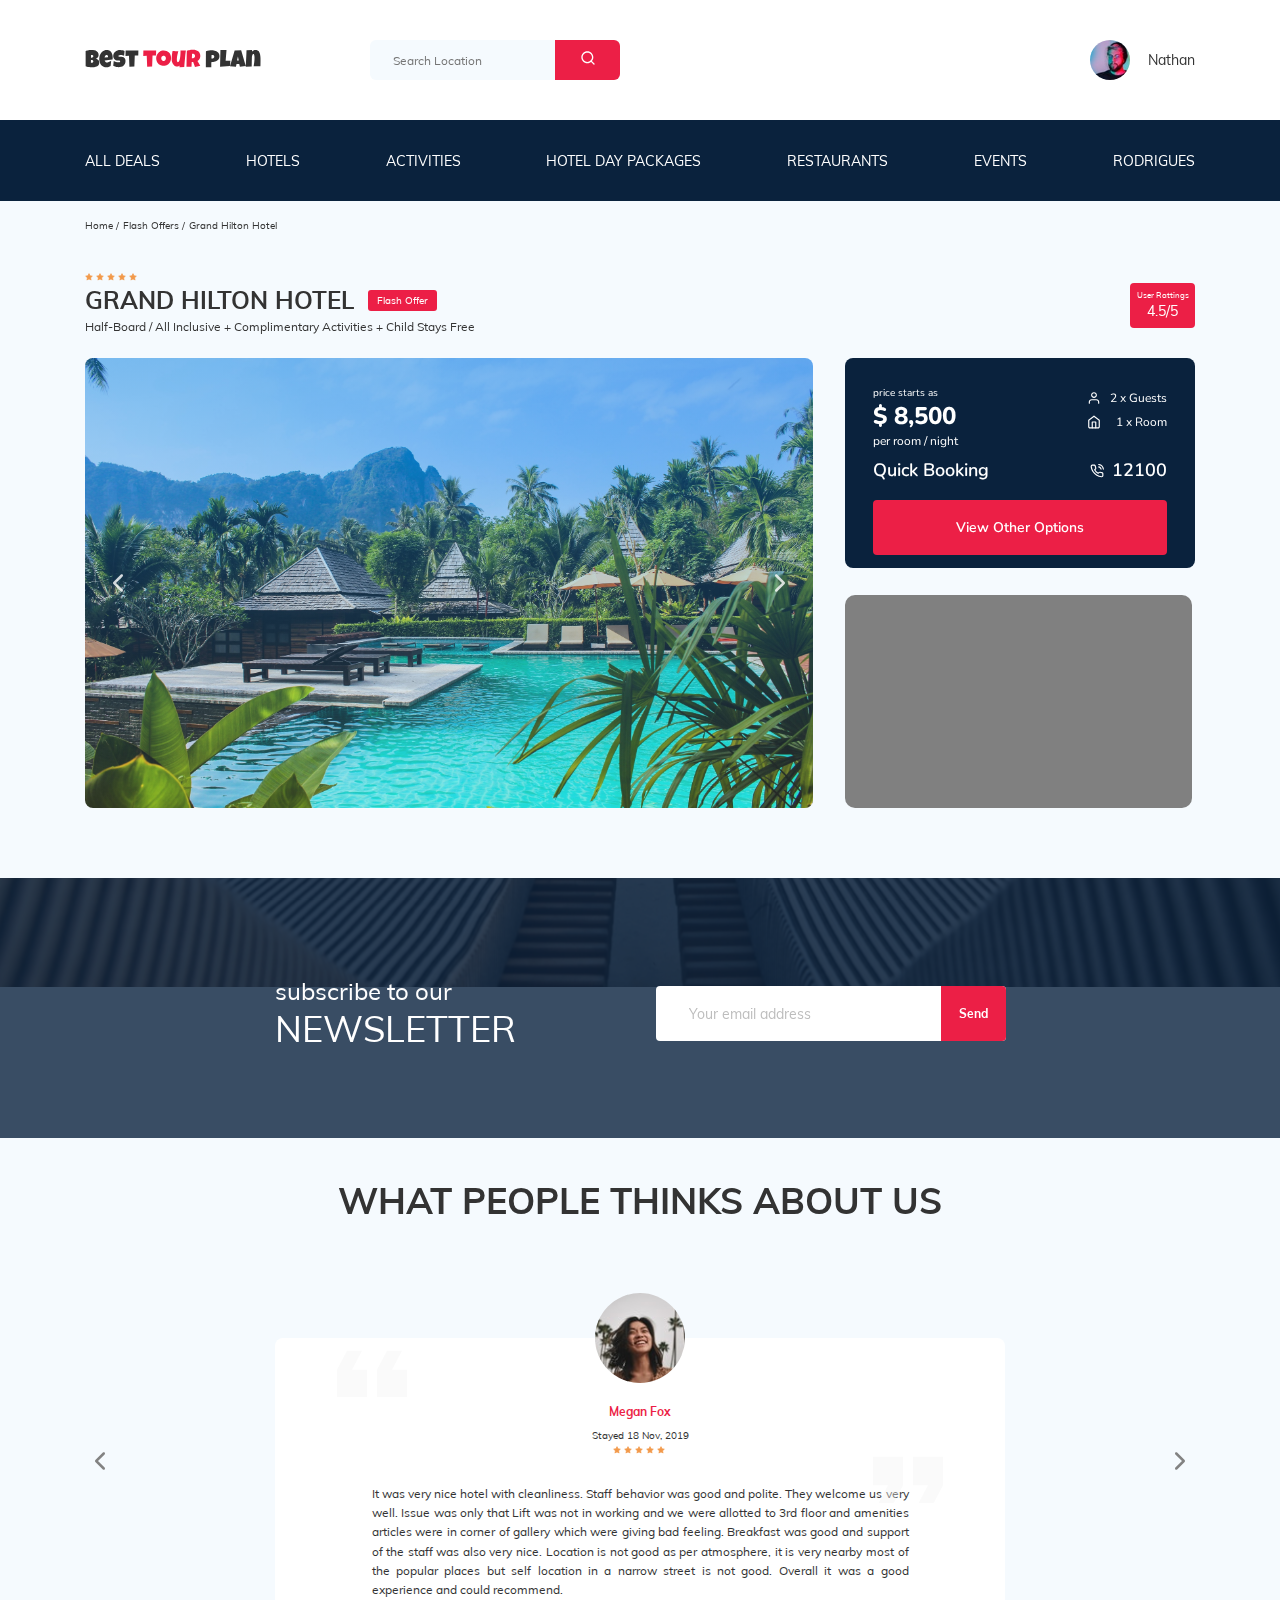
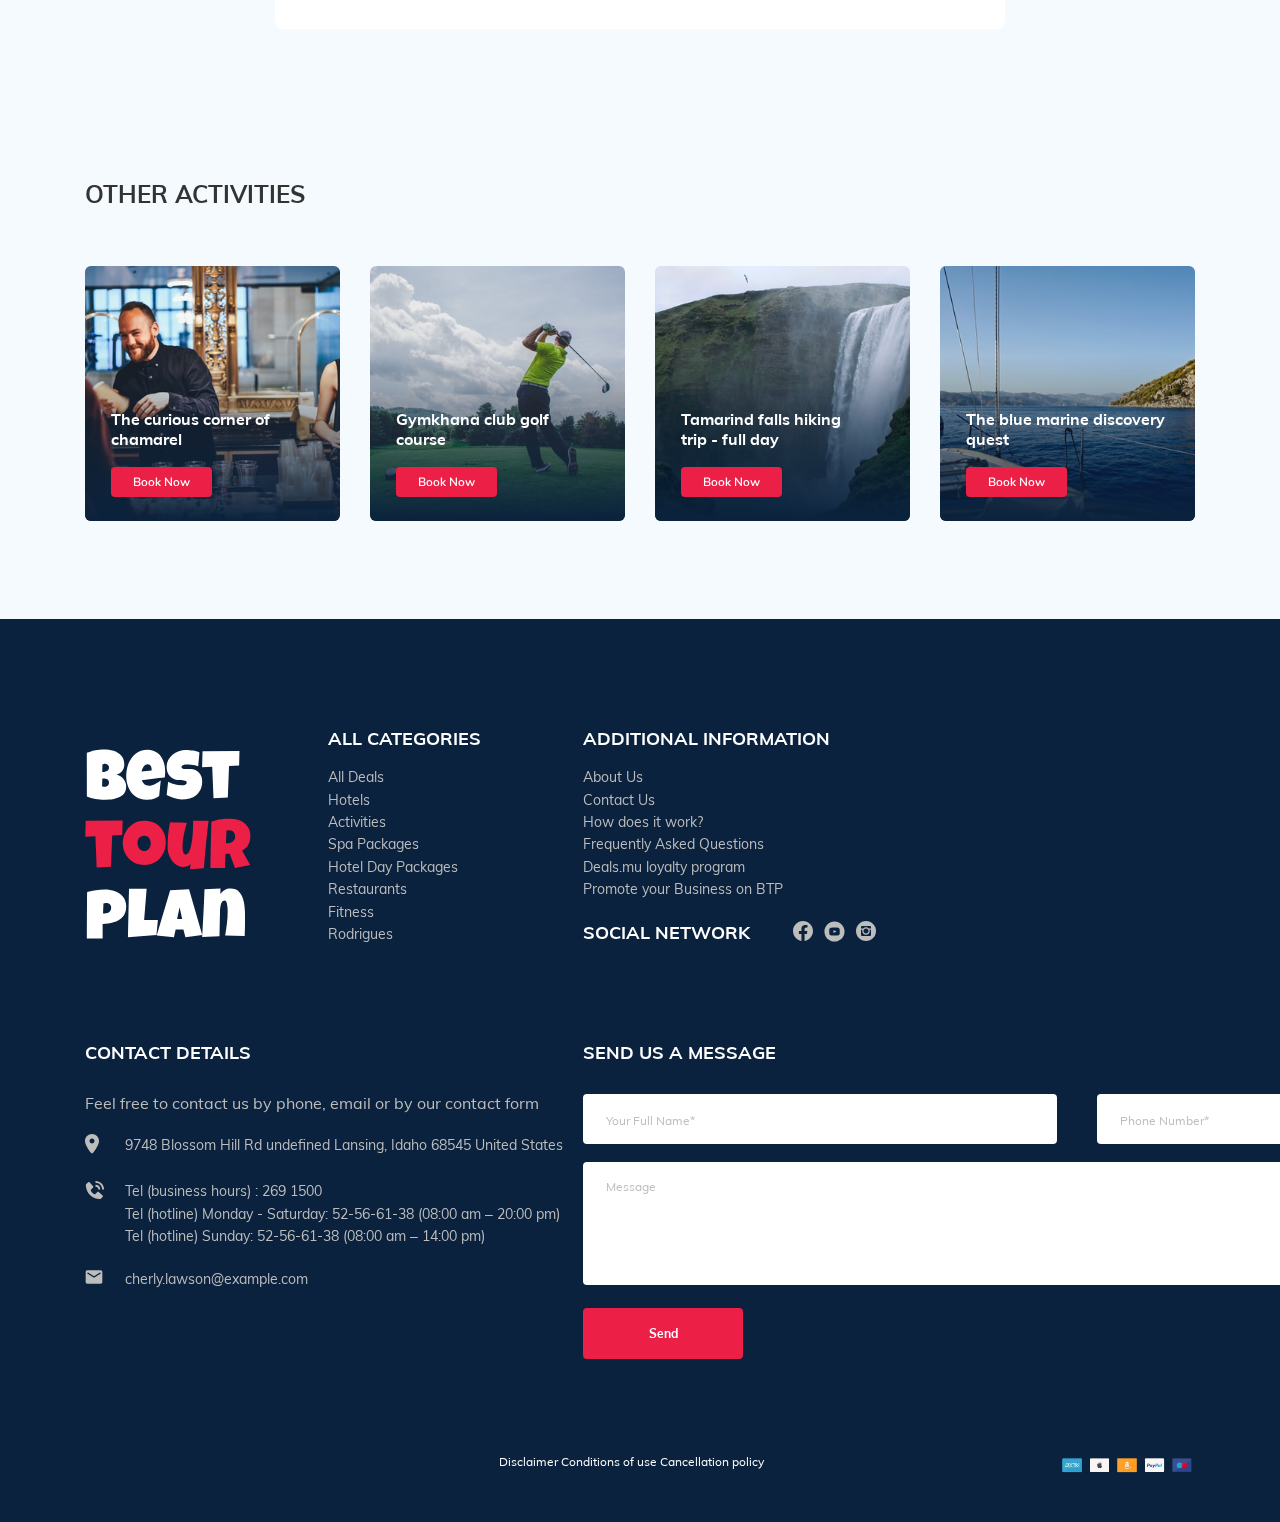
==== index.html @ 4d6a000c "create: mask for a phone numbers" ====
<!DOCTYPE html>
<html lang="en">
	<head>
		<meta charset="UTF-8" />
		<meta name="viewport" content="width=device-width, initial-scale=1.0" />
		<title>Best Tour Plan - Hotel Booking</title>
		<link rel="shortcut icon" href="favicon.ico" type="image/x-icon" />
		<link rel="icon" href="favicon.ico" type="image/x-icon" />
		<link href="https://fonts.googleapis.com/css2?family=Nunito:wght@400;600;800&display=swap" rel="stylesheet" />
		<link rel="stylesheet" href="css/swiper-bundle.min.css" />
		<link rel="stylesheet" href="css/slyle.css" />
	</head>
	<body>
		<header class="navbar navbar_mob-fixed">
			<div class="container">
				<div class="navbar-top">
					<a href="index.html" class="logo">
						<img src="img/horizontal-logo.svg" alt="Logo: Best Tour Plan" class="image logo__image" />
					</a>

					<form action="#" class="search navbar__search navbar__search_mob_hidden">
						<input type="text" class="search__input" placeholder="Search Location" />
						<button class="search__button">
							<img src="img/search.svg" alt="Icon: search" class="image" />
						</button>
					</form>

					<a href="#" class="user navbar__user navbar__user_mob_hidden">
						<img src="img/user-avatar.jpg" alt="Avatar: Nathan" class="image user__avatar" />
						<span class="user__name">Nathan</span>
					</a>

					<button class="menu-button navbar-top__menu-button">
						<img class="image menu-button__image" src="img/three-bars.svg" alt="Icon: burger menu" />
					</button>
				</div>
				<!-- /.navbar-top -->
			</div>
			<!-- /.container -->
			<nav class="navbar-menu">
				<div class="container">
					<ul class="navbar-menu__navigation">
						<li class="navbar-menu__item navbar-menu__item_mob_visible">
							<a href="#" class="user navbar__user navbar__user_mob_visible">
								<img src="img/user-avatar.jpg" alt="Avatar: Nathan" class="image user__avatar" />
								<span class="user__name user__name_light">Nathan</span>
							</a>
						</li>
						<li class="navbar-menu__item navbar-menu__item_mob_visible">
							<form action="#" class="search navbar__search navbar__search_mob_visible">
								<input type="text" class="search__input" placeholder="Search Location" />
								<button class="search__button">
									<img src="img/search.svg" alt="Icon: search" class="image" />
								</button>
							</form>
						</li>

						<li class="navbar-menu__item">
							<a href="#" class="navbar-menu__link">All Deals</a>
						</li>
						<li class="navbar-menu__item">
							<a href="#" class="navbar-menu__link">Hotels</a>
						</li>
						<li class="navbar-menu__item">
							<a href="#" class="navbar-menu__link">Activities</a>
						</li>
						<li class="navbar-menu__item">
							<a href="#" class="navbar-menu__link">Hotel Day Packages</a>
						</li>
						<li class="navbar-menu__item">
							<a href="#" class="navbar-menu__link">Restaurants</a>
						</li>
						<li class="navbar-menu__item">
							<a href="#" class="navbar-menu__link">Events</a>
						</li>
						<li class="navbar-menu__item">
							<a href="#" class="navbar-menu__link">Rodrigues</a>
						</li>
					</ul>
				</div>
				<!-- /.container -->
			</nav>
		</header>

		<nav class="breadcrumb">
			<div class="container">
				<ul class="breadcrumb-list">
					<li class="breadcrumb-list__item">
						<a href="#" class="breadcrumb-list__link">Home</a>
					</li>
					<li class="breadcrumb-list__item">
						<a href="#" class="breadcrumb-list__link">Flash Offers</a>
					</li>
					<li class="breadcrumb-list__item">Grand Hilton Hotel</li>
				</ul>
			</div>
			<!-- /.container -->
		</nav>

		<section class="hotel" data-depth="1">
			<div class="container">
				<div class="hotel-info">
					<div class="hotel-info__text">
						<div class="hotel-wrapper">
							<div class="stars">
								<img src="img/star.svg" alt="Icon: Star" class="image star" />
								<img src="img/star.svg" alt="Icon: Star" class="image star" />
								<img src="img/star.svg" alt="Icon: Star" class="image star" />
								<img src="img/star.svg" alt="Icon: Star" class="image star" />
								<img src="img/star.svg" alt="Icon: Star" class="image star" />
							</div>
							<!-- /.stars -->
							<h1 class="hotel-name hotel-info__name">GRAND HILTON HOTEL</h1>
							<span class="offer hotel-info__offer">Flash Offer</span>
						</div>
						<!-- /.hotel-wrapper -->

						<p class="hotel-description hotel-info__description">
							Half-Board / All Inclusive + Complimentary Activities + Child Stays Free
						</p>
					</div>
					<!-- /.hotel-info__text -->
					<div class="rating hotel-info__rating">
						<span class="rating__text">
							User Rattings
						</span>
						<span class="rating__counter">
							4.5/5
						</span>
					</div>
					<!-- /.hotel-info__rating -->
				</div>
				<!-- /.hotel-info -->
				<div class="hotel-grid">
					<div class="slider hotel-grid__slider">
						<!-- Slider main container -->
						<div class="swiper-container hotel-slider">
							<!-- Additional required wrapper -->
							<div class="swiper-wrapper">
								<!-- Slides -->
								<div class="swiper-slide hotel-slider__item">
									<img src="img/slide-1.jpg" alt="Image: Slider image" class="image hotel-slider__image" />
								</div>
								<div class="swiper-slide hotel-slider__item">
									<img src="img/slide-2.jpg" alt="Image: Slider image" class="image hotel-slider__image" />
								</div>
								<div class="swiper-slide hotel-slider__item">
									<img src="img/slide-3.jpg" alt="Image: Slider image" class="image hotel-slider__image" />
								</div>
								<div class="swiper-slide hotel-slider__item">
									<img src="img/slide-4.jpg" alt="Image: Slider image" class="image hotel-slider__image" />
								</div>
								<div class="swiper-slide hotel-slider__item">
									<img src="img/slide-5.jpg" alt="Image: Slider image" class="image hotel-slider__image" />
								</div>
							</div>

							<button class="hotel-slider__button hotel-slider__button_prev"></button>
							<button class="hotel-slider__button hotel-slider__button_next"></button>
						</div>
						<!-- /.swiper-container -->
					</div>
					<!-- /.slider -->
					<div class="hotel-about">
						<div class="booking">
							<div class="booking__info">
								<div class="booking__price">
									<span class="booking__start">price starts as</span>

									<strong class="booking__pricetag">$ 8,500</strong>
									<span class="booking__per-room">per room / night</span>
								</div>
								<!-- /.booking__price -->
								<div class="booking__room">
									<div class="booking__text">
										<img src="img/user.svg" alt="Icon: User" class="image booking__icon" />
										<span class="booking__description">2 x Guests</span>
									</div>
									<!-- /.booking__text -->

									<div class="booking__text">
										<img src="img/home.svg" alt="Icon: Home" class="image booking__icon" />
										<span class="booking__description">1 x Room</span>
									</div>
									<!-- /.booking__text -->
								</div>
								<!-- /.booking__room -->
							</div>
							<!-- /.booking__info -->
							<div class="booking__call-center">
								<span class="booking__heading">Quick Booking</span>
								<a class="booking__number" href="tel:12100"
									><img src="img/phone-call.svg" alt="Icon: Phone" />
									<span class="booking__phone">12100</span>
								</a>
							</div>
							<!-- /.booking__call-center -->
							<button class="button booking__button" data-toggle="modal" data-href="#booking-modal">View Other Options</button>
						</div>
						<!-- /.booking -->
						<div class="map">
							<iframe
								src="https://www.google.com/maps/embed?pb=!1m18!1m12!1m3!1d35768.629794727676!2d126.9271982856096!3d37.589681673921!2m3!1f0!2f0!3f0!3m2!1i1024!2i768!4f13.1!3m3!1m2!1s0x357c986a45705bb5%3A0x224be1d558aa33!2sSwiss%20Grand%20Hotel!5e0!3m2!1sru!2sru!4v1595847140951!5m2!1sru!2sru"
								class="map__frame"
							></iframe>
						</div>
						<!-- /.map -->
					</div>
					<!-- /.hotel-about -->
				</div>
				<!-- /.hotel-grid -->
			</div>
			<!-- /.container -->
		</section>

		<section class="newsletter parallax-window" data-depth="0.5" data-parallax="scroll" data-image-src="img/newsletter-bg.jpg">
			<div class="newsletter-wrapper">
				<h2 class="newsletter-title newsletter__title">
					subscribe to our
					<span class="newsletter-title__strong">Newsletter</span>
				</h2>

				<form action="php/send.php" method="POST" class="subscribe form newsletter__subscribe">
					<!-- <div class="newsletter__input-group"> -->
					<input type="email" name="newsletter_email" class="subscribe__input" placeholder="Your email address" required />
					<!-- </div> -->
					<button class="subscribe__button">Send</button>
				</form>
			</div>
			<!-- /.newsletter-wrapper -->
		</section>

		<section class="reviews" data-depth="1">
			<div class="container">
				<h2 class="reviews__title">
					What people thinks about us
				</h2>

				<div class="swiper-container reviews-slider">
					<div class="swiper-wrapper">
						<div class="swiper-slide">
							<div class="reviews-slider__item">
								<div class="reviews-slider__profile">
									<img src="img/reviews-avatar.jpg" alt="Photo: Megan Fox" class="image reviews-slider__avatar" />
									<h3 class="reviews-slider__username">Megan Fox</h3>
									<span class="reviews-slider__date">Stayed 18 Nov, 2019</span>
									<div class="reviews-slider__rating">
										<img src="img/star.svg" alt="Icon: Star" class="image star" />
										<img src="img/star.svg" alt="Icon: Star" class="image star" />
										<img src="img/star.svg" alt="Icon: Star" class="image star" />
										<img src="img/star.svg" alt="Icon: Star" class="image star" />
										<img src="img/star.svg" alt="Icon: Star" class="image star" />
									</div>
									<!-- /.user-rating -->
								</div>
								<!-- /.reviews-slider__profile -->
								<p class="reviews-slider__text">
									It was very nice hotel with cleanliness. Staff behavior was good and polite. They welcome us very well. Issue
									was only that Lift was not in working and we were allotted to 3rd floor and amenities articles were in corner of
									gallery which were giving bad feeling. Breakfast was good and support of the staff was also very nice. Location
									is not good as per atmosphere, it is very nearby most of the popular places but self location in a narrow street
									is not good. Overall it was a good experience and could recommend.
								</p>
							</div>
							<!-- /.reviews-slider__item -->
						</div>
						<!-- swiper-slide -->

						<div class="swiper-slide">
							<div class="reviews-slider__item">
								<div class="reviews-slider__profile">
									<img src="img/reviews-avatar-2.jpg" alt="Photo: Anita Sindht" class="image reviews-slider__avatar" />
									<h3 class="reviews-slider__username">Anita Sindht</h3>
									<span class="reviews-slider__date">Stayed 13 Sep, 2019</span>
									<div class="reviews-slider__rating">
										<img src="img/star.svg" alt="Icon: Star" class="image star" />
										<img src="img/star.svg" alt="Icon: Star" class="image star" />
										<img src="img/star.svg" alt="Icon: Star" class="image star" />
									</div>
									<!-- /.user-rating -->
								</div>
								<!-- /.reviews-slider__profile -->
								<p class="reviews-slider__text">
									It was very nice hotel with cleanliness. Staff behavior was good and polite. They welcome us very well.
								</p>
							</div>
							<!-- /.reviews-slider__item -->
						</div>
						<!-- swiper-slide -->

						<div class="swiper-slide">
							<div class="reviews-slider__item">
								<div class="reviews-slider__profile">
									<img src="img/reviews-avatar-3.jpg" alt="Photo: Daviv Mayer" class="image reviews-slider__avatar" />
									<h3 class="reviews-slider__username">Daviv Mayer</h3>
									<span class="reviews-slider__date">Stayed 30 Nov, 2019</span>
									<div class="reviews-slider__rating">
										<img src="img/star.svg" alt="Icon: Star" class="image star" />
										<img src="img/star.svg" alt="Icon: Star" class="image star" />
										<img src="img/star.svg" alt="Icon: Star" class="image star" />
										<img src="img/star.svg" alt="Icon: Star" class="image star" />
									</div>
									<!-- /.user-rating -->
								</div>
								<!-- /.reviews-slider__profile -->
								<p class="reviews-slider__text">
									It was very nice hotel with cleanliness. Location is not good as per atmosphere, it is very nearby most of the
									popular places but self location in a narrow street is not good. Overall it was a good experience and could
									recommend.
								</p>
							</div>
							<!-- /.reviews-slider__item -->
						</div>
						<!-- swiper-slide -->
					</div>
					<!-- swiper-wrapper -->

					<button class="reviews-slider__button reviews-slider__button_prev"></button>
					<button class="reviews-slider__button reviews-slider__button_next"></button>
				</div>
				<!-- /.slider -->
			</div>
			<!-- /.container -->
		</section>

		<section class="activities">
			<div class="container">
				<h2 class="activities__title">Other activities</h2>
				<div class="activities-wrapper">
					<div class="card activities__card">
						<img src="img/activity-1.jpg" alt="The curious corner of chamarel" class="image card__image" />
						<h3 class="card__title">The curious corner of chamarel</h3>
						<button class="card__button" data-toggle="modal" data-href="#thank-you-modal">Book Now</button>
					</div>
					<!-- /.card -->

					<div class="card activities__card">
						<img src="img/activity-2.jpg" alt="Gymkhana club golf course" class="image card__image" />
						<h3 class="card__title">Gymkhana club golf course</h3>
						<button class="card__button" data-toggle="modal" data-href="#booking-modal">Book Now</button>
					</div>
					<!-- /.card -->

					<div class="card activities__card">
						<img src="img/activity-3.jpg" alt="Tamarind falls hiking trip - full day" class="image card__image" />
						<h3 class="card__title">
							Tamarind falls hiking trip&#160;-&#160;full day
						</h3>
						<button class="card__button" data-toggle="modal" data-href="#booking-modal">Book Now</button>
					</div>
					<!-- /.card -->

					<div class="card activities__card">
						<img
							src="img/activity-4.jpg"
							alt="The blue marine discovery
						quest"
							class="image card__image"
						/>
						<h3 class="card__title">The blue marine discovery quest</h3>
						<button class="card__button" data-toggle="modal" data-href="#booking-modal">Book Now</button>
					</div>
					<!-- /.card -->
				</div>
				<!-- /.activities-wrapper -->
			</div>
			<!-- /.container -->
		</section>

		<footer class="footer">
			<div class="container">
				<div class="footer-wrapper">
					<img class="image footer__logo" src="img/vertical-logo.svg" alt="Logo: Best Tour Plan" />

					<div class="footer__list footer__categories">
						<h3 class="footer__title">All categories</h3>
						<ul class="footer__ul">
							<li class="footer__item">
								<a href="#" class="footer__link">All Deals</a>
							</li>
							<li class="footer__item">
								<a href="#" class="footer__link">Hotels </a>
							</li>
							<li class="footer__item">
								<a href="#" class="footer__link">Activities</a>
							</li>
							<li class="footer__item">
								<a href="#" class="footer__link">Spa Packages</a>
							</li>
							<li class="footer__item">
								<a href="#" class="footer__link">Hotel Day Packages</a>
							</li>
							<li class="footer__item">
								<a href="#" class="footer__link">Restaurants</a>
							</li>
							<li class="footer__item">
								<a href="#" class="footer__link">Fitness</a>
							</li>
							<li class="footer__item">
								<a href="#" class="footer__link">Rodrigues</a>
							</li>
						</ul>
					</div>
					<!-- /.footer__list -->

					<div class="footer__list footer__additional">
						<h3 class="footer__title">ADDITIONAL INFORMATION</h3>
						<ul class="footer__ul">
							<li class="footer__item">
								<a href="#" class="footer__link">About Us </a>
							</li>
							<li class="footer__item">
								<a href="#" class="footer__link">Contact Us </a>
							</li>
							<li class="footer__item">
								<a href="#" class="footer__link">How does it work? </a>
							</li>
							<li class="footer__item">
								<a href="#" class="footer__link">Frequently Asked Questions</a>
							</li>
							<li class="footer__item">
								<a href="#" class="footer__link">Deals.mu loyalty program </a>
							</li>
							<li class="footer__item">
								<a href="#" class="footer__link">
									Promote your Business on BTP
								</a>
							</li>
						</ul>
					</div>
					<!-- /.footer__list -->
					<div class="footer__social-network">
						<h3 class="footer__title footer__title_inline">Social network</h3>
						<div class="footer__social-links">
							<a href="https://ru-ru.facebook.com/" class="footer__link"
								><img src="img/facebook.svg" alt="Icon: facebook" class="image"
							/></a>
							<a href="https://www.youtube.com/" class="footer__link"
								><img src="img/youtube.svg" alt="Icon: youtube" class="image"
							/></a>
							<a href="https://www.instagram.com/" class="footer__link"
								><img src="img/instagram.svg" alt="Icon: instagram" class="image"
							/></a>
						</div>
						<!-- /.footer__social-links -->
					</div>
					<!-- /.footer__social-network -->
					<div class="footer__list footer__legal">
						<h3 class="footer__title">legal INFORMATION</h3>
						<ul class="footer__ul">
							<li class="footer__item">
								<a href="#" class="footer__link">Terms & Conditions </a>
							</li>
							<li class="footer__item">
								<a href="#" class="footer__link">Disclaimer </a>
							</li>
							<li class="footer__item">
								<a href="#" class="footer__link">Cancellation policy</a>
							</li>
							<li class="footer__item">
								<a href="#" class="footer__link">Privacy</a>
							</li>
						</ul>
					</div>
					<!-- /.footer__list -->
					<div class="footer__contact-details">
						<h3 class="footer__title footer__title_mb-30">Contact Details</h3>
						<p class="footer__text">
							Feel free to contact us by phone, email or by our contact form
						</p>
						<ul class="footer__ul">
							<li class="footer__item footer__item_mb-20">
								<div class="footer__icon-wrapper">
									<img src="img/map-marker.svg" alt="Icon: map" class="image footer__icon" />
								</div>
								<!-- /.footer__icon-wrapper -->

								9748 Blossom Hill Rd undefined Lansing, Idaho 68545 United States
							</li>
							<li class="footer__item footer__item_mb-20">
								<div class="footer__icon-wrapper">
									<img src="img/footer-phone-call.svg" alt="Icon: phone" class="image footer__icon" />
								</div>

								Tel (business hours) : 269 1500 <br />
								Tel (hotline) Monday - Saturday: 52-56-61-38 (08:00&nbsp;am – 20:00&nbsp;pm) <br />
								Tel (hotline) Sunday: 52-56-61-38 (08:00&nbsp;am – 14:00&nbsp;pm)
							</li>
							<li class="footer__item footer__item_mb-20">
								<div class="footer__icon-wrapper">
									<img src="img/email.svg" alt="Icon: email" class="image footer__icon" />
								</div>

								cherly.lawson@example.com
							</li>
						</ul>
					</div>
					<!-- /.footer__contact-details -->
					<div class="footer__contact-form">
						<h3 class="footer__title footer__title_mb-30">Send us a message</h3>
						<form action="php/send.php" method="POST" class="form footer__form">
							<div class="footer__input-group">
								<input type="text" name="name" class="input footer__input" placeholder="Your Full Name*" required />
							</div>
							<!-- /.footer__input-group -->
							<div class="footer__input-group">
								<input type="tel" name="phone" class="input footer__input" placeholder="Phone Number*" required />
							</div>
							<!-- /.footer__input-group -->

							<textarea name="message" class="textarea footer__textarea" placeholder="Message"></textarea>
							<button class="button footer__button">Send</button>
							<span class="form-info footer__form-info">* Required Fields</span>
						</form>
					</div>
					<!-- /.footer__contact-form -->
				</div>
				<!-- /.footer-wrapper -->
				<div class="footer__info">
					<div class="info info-wrapper">
						<div class="info__text">
							Disclaimer Conditions of use Cancellation policy
						</div>
						<!-- /.info__text -->
						<div class="info__cards">
							<img src="img/cards.png" alt="Image: what payment systems do we use" class="image" />
						</div>
						<!-- /.info__cards -->
					</div>
					<!-- /.info-wrapper -->
				</div>
				<!-- /.footer__info -->
			</div>
			<!-- /.container -->
		</footer>

		<div class="modal" id="booking-modal">
			<div class="modal__overlay"></div>
			<!-- /.modal__overlay -->
			<div class="modal__dialog">
				<a href="#" class="modal__close">
					<img src="img/close.svg" alt="Icon: close" />
				</a>
				<h3 class="modal__title modal__title_mb-30">Send us a message</h3>
				<form action="php/send.php" method="POST" class="form modal__form">
					<div class="modal__input-group">
						<input type="text" name="name" class="input modal__input" placeholder="Your Full Name*" required />
					</div>
					<div class="modal__input-group">
						<input type="tel" name="phone" class="input modal__input" placeholder="Phone Number*" required />
					</div>
					<div class="modal__input-group">
						<input type="email" name="email" class="input modal__input" placeholder="Email*" required />
					</div>

					<textarea name="message" class="textarea modal__textarea" placeholder="Message"></textarea>
					<button class="button modal__button">Send</button>
					<span class="form-info modal__form-info">* Required Fields</span>
				</form>
			</div>
			<!-- /.modal__dialog -->
		</div>
		<!-- /.modal -->

		<div class="modal" id="thank-you-modal">
			<div class="modal__overlay"></div>
			<!-- /.modal__overlay -->
			<div class="modal__dialog">
				<a href="#" class="modal__close">
					<img src="img/close.svg" alt="Icon: close" />
				</a>
				<h3 class="modal__title modal__title_mb-30">Спасибо</h3>
			</div>
			<!-- /.modal__dialog -->
		</div>
		<!-- /.modal -->

		<script src="https://ajax.googleapis.com/ajax/libs/jquery/3.5.1/jquery.min.js"></script>
		<script src="js/parallax.min.js"></script>
		<script src="js/swiper-bundle.min.js"></script>
		<script src="js/jquery.validate.min.js"></script>
		<script src="js/jquery.mask.min.js"></script>
		<script src="js/main.js"></script>
	</body>
</html>
---- css/slyle.css ----
@font-face {
  font-family: 'Muli';
  src: url("../fonts/Muliregular.woff2") format("woff2"), url("../fonts/Muliregular.woff") format("woff");
  font-weight: 400;
  font-style: normal;
}

@font-face {
  font-family: 'Muli';
  src: url("../fonts/Mulibold.woff2") format("woff2"), url("../fonts/Mulibold.woff") format("woff");
  font-weight: 700;
  font-style: normal;
}

* {
  -webkit-box-sizing: border-box;
          box-sizing: border-box;
}

body {
  font-family: 'Muli', sans-serif;
  color: #333333;
  background-color: #f5fafe;
}

.container {
  max-width: 1110px;
  margin: auto;
}

.image {
  max-width: 100%;
  -o-object-fit: cover;
     object-fit: cover;
}

.star {
  margin-right: 3px;
}

.input {
  background: #FFFFFF;
  border-radius: 4px;
  border: none;
  padding: 0 23px;
  height: 50px;
}

.input::-webkit-input-placeholder {
  color: #BDBDBD;
  font-size: 12px;
}

.input:-ms-input-placeholder {
  color: #BDBDBD;
  font-size: 12px;
}

.input::-ms-input-placeholder {
  color: #BDBDBD;
  font-size: 12px;
}

.input::placeholder {
  color: #BDBDBD;
  font-size: 12px;
}

.textarea {
  min-height: 123px;
  background: #FFFFFF;
  border-radius: 4px;
  padding: 18px 23px;
  border: none;
  resize: none;
}

.textarea::-webkit-input-placeholder {
  color: #BDBDBD;
  font-size: 12px;
}

.textarea:-ms-input-placeholder {
  color: #BDBDBD;
  font-size: 12px;
}

.textarea::-ms-input-placeholder {
  color: #BDBDBD;
  font-size: 12px;
}

.textarea::placeholder {
  color: #BDBDBD;
  font-size: 12px;
}

.button {
  min-width: 160px;
  min-height: 50px;
  padding: 18px;
  font-style: normal;
  font-weight: bold;
  font-size: 12px;
  line-height: 15px;
  color: white;
  background-color: #EC1F46;
  border: none;
  border-radius: 4px;
  cursor: pointer;
  outline: none;
}

.form {
  display: -webkit-box;
  display: -ms-flexbox;
  display: flex;
  -webkit-box-align: center;
      -ms-flex-align: center;
          align-items: center;
  -webkit-box-pack: justify;
      -ms-flex-pack: justify;
          justify-content: space-between;
  -ms-flex-wrap: wrap;
      flex-wrap: wrap;
}

.form__error {
  color: #EC1F46;
}

.form__error[for=name], .form__error[for=phone], .form__error[for=email] {
  padding-top: 3px;
  position: absolute;
  bottom: 2px;
  left: 2px;
  font-size: 12px;
}

.form-info {
  font-style: normal;
  font-weight: bold;
  font-size: 12px;
  line-height: 15px;
  color: #E0E0E0;
}

/*! normalize.css v8.0.1 | MIT License | github.com/necolas/normalize.css */
/* Document
   ========================================================================== */
/**
 * 1. Correct the line height in all browsers.
 * 2. Prevent adjustments of font size after orientation changes in iOS.
 */
html {
  line-height: 1.15;
  /* 1 */
  -webkit-text-size-adjust: 100%;
  /* 2 */
}

/* Sections
   ========================================================================== */
/**
 * Remove the margin in all browsers.
 */
body {
  margin: 0;
}

/**
 * Render the `main` element consistently in IE.
 */
main {
  display: block;
}

/**
 * Correct the font size and margin on `h1` elements within `section` and
 * `article` contexts in Chrome, Firefox, and Safari.
 */
h1 {
  font-size: 2em;
  margin: 0.67em 0;
}

/* Grouping content
   ========================================================================== */
/**
 * 1. Add the correct box sizing in Firefox.
 * 2. Show the overflow in Edge and IE.
 */
hr {
  -webkit-box-sizing: content-box;
          box-sizing: content-box;
  /* 1 */
  height: 0;
  /* 1 */
  overflow: visible;
  /* 2 */
}

/**
 * 1. Correct the inheritance and scaling of font size in all browsers.
 * 2. Correct the odd `em` font sizing in all browsers.
 */
pre {
  font-family: monospace, monospace;
  /* 1 */
  font-size: 1em;
  /* 2 */
}

/* Text-level semantics
   ========================================================================== */
/**
 * Remove the gray background on active links in IE 10.
 */
a {
  background-color: transparent;
}

/**
 * 1. Remove the bottom border in Chrome 57-
 * 2. Add the correct text decoration in Chrome, Edge, IE, Opera, and Safari.
 */
abbr[title] {
  border-bottom: none;
  /* 1 */
  text-decoration: underline;
  /* 2 */
  -webkit-text-decoration: underline dotted;
          text-decoration: underline dotted;
  /* 2 */
}

/**
 * Add the correct font weight in Chrome, Edge, and Safari.
 */
b,
strong {
  font-weight: bolder;
}

/**
 * 1. Correct the inheritance and scaling of font size in all browsers.
 * 2. Correct the odd `em` font sizing in all browsers.
 */
code,
kbd,
samp {
  font-family: monospace, monospace;
  /* 1 */
  font-size: 1em;
  /* 2 */
}

/**
 * Add the correct font size in all browsers.
 */
small {
  font-size: 80%;
}

/**
 * Prevent `sub` and `sup` elements from affecting the line height in
 * all browsers.
 */
sub,
sup {
  font-size: 75%;
  line-height: 0;
  position: relative;
  vertical-align: baseline;
}

sub {
  bottom: -0.25em;
}

sup {
  top: -0.5em;
}

/* Embedded content
   ========================================================================== */
/**
 * Remove the border on images inside links in IE 10.
 */
img {
  border-style: none;
}

/* Forms
   ========================================================================== */
/**
 * 1. Change the font styles in all browsers.
 * 2. Remove the margin in Firefox and Safari.
 */
button,
input,
optgroup,
select,
textarea {
  font-family: inherit;
  /* 1 */
  font-size: 100%;
  /* 1 */
  line-height: 1.15;
  /* 1 */
  margin: 0;
  /* 2 */
}

/**
 * Show the overflow in IE.
 * 1. Show the overflow in Edge.
 */
button,
input {
  /* 1 */
  overflow: visible;
}

/**
 * Remove the inheritance of text transform in Edge, Firefox, and IE.
 * 1. Remove the inheritance of text transform in Firefox.
 */
button,
select {
  /* 1 */
  text-transform: none;
}

/**
 * Correct the inability to style clickable types in iOS and Safari.
 */
button,
[type="button"],
[type="reset"],
[type="submit"] {
  -webkit-appearance: button;
}

/**
 * Remove the inner border and padding in Firefox.
 */
button::-moz-focus-inner,
[type="button"]::-moz-focus-inner,
[type="reset"]::-moz-focus-inner,
[type="submit"]::-moz-focus-inner {
  border-style: none;
  padding: 0;
}

/**
 * Restore the focus styles unset by the previous rule.
 */
button:-moz-focusring,
[type="button"]:-moz-focusring,
[type="reset"]:-moz-focusring,
[type="submit"]:-moz-focusring {
  outline: 1px dotted ButtonText;
}

/**
 * Correct the padding in Firefox.
 */
fieldset {
  padding: 0.35em 0.75em 0.625em;
}

/**
 * 1. Correct the text wrapping in Edge and IE.
 * 2. Correct the color inheritance from `fieldset` elements in IE.
 * 3. Remove the padding so developers are not caught out when they zero out
 *    `fieldset` elements in all browsers.
 */
legend {
  -webkit-box-sizing: border-box;
          box-sizing: border-box;
  /* 1 */
  color: inherit;
  /* 2 */
  display: table;
  /* 1 */
  max-width: 100%;
  /* 1 */
  padding: 0;
  /* 3 */
  white-space: normal;
  /* 1 */
}

/**
 * Add the correct vertical alignment in Chrome, Firefox, and Opera.
 */
progress {
  vertical-align: baseline;
}

/**
 * Remove the default vertical scrollbar in IE 10+.
 */
textarea {
  overflow: auto;
}

/**
 * 1. Add the correct box sizing in IE 10.
 * 2. Remove the padding in IE 10.
 */
[type="checkbox"],
[type="radio"] {
  -webkit-box-sizing: border-box;
          box-sizing: border-box;
  /* 1 */
  padding: 0;
  /* 2 */
}

/**
 * Correct the cursor style of increment and decrement buttons in Chrome.
 */
[type="number"]::-webkit-inner-spin-button,
[type="number"]::-webkit-outer-spin-button {
  height: auto;
}

/**
 * 1. Correct the odd appearance in Chrome and Safari.
 * 2. Correct the outline style in Safari.
 */
[type="search"] {
  -webkit-appearance: textfield;
  /* 1 */
  outline-offset: -2px;
  /* 2 */
}

/**
 * Remove the inner padding in Chrome and Safari on macOS.
 */
[type="search"]::-webkit-search-decoration {
  -webkit-appearance: none;
}

/**
 * 1. Correct the inability to style clickable types in iOS and Safari.
 * 2. Change font properties to `inherit` in Safari.
 */
::-webkit-file-upload-button {
  -webkit-appearance: button;
  /* 1 */
  font: inherit;
  /* 2 */
}

/* Interactive
   ========================================================================== */
/*
 * Add the correct display in Edge, IE 10+, and Firefox.
 */
details {
  display: block;
}

/*
 * Add the correct display in all browsers.
 */
summary {
  display: list-item;
}

/* Misc
   ========================================================================== */
/**
 * Add the correct display in IE 10+.
 */
template {
  display: none;
}

/**
 * Add the correct display in IE 10.
 */
[hidden] {
  display: none;
}

.navbar {
  background-color: #ffffff;
}

.navbar-top {
  display: -webkit-box;
  display: -ms-flexbox;
  display: flex;
  -webkit-box-align: center;
      -ms-flex-align: center;
          align-items: center;
  -webkit-box-pack: justify;
      -ms-flex-pack: justify;
          justify-content: space-between;
  padding: 40px 0px;
}

.navbar-top__menu-button {
  display: none;
}

.navbar__search {
  margin-right: auto;
  margin-left: 108px;
}

.navbar-menu {
  background: #0A223D;
}

.navbar-menu__navigation {
  margin: 0;
  padding: 31px 0px;
  list-style-type: none;
  display: -webkit-box;
  display: -ms-flexbox;
  display: flex;
  -webkit-box-align: center;
      -ms-flex-align: center;
          align-items: center;
  -webkit-box-pack: justify;
      -ms-flex-pack: justify;
          justify-content: space-between;
  color: white;
}

.navbar-menu__link {
  color: white;
  text-decoration: none;
  text-transform: uppercase;
  font-size: 14px;
  line-height: 18px;
}

.navbar-menu__item_mob_visible {
  display: none;
  width: 80%;
}

.logo {
  width: 177px;
}

.search {
  display: -webkit-box;
  display: -ms-flexbox;
  display: flex;
  position: relative;
  overflow: hidden;
  border-radius: 6px;
  height: 40px;
}

.search__input {
  width: 100%;
  height: 100%;
  padding-left: 23px;
  padding-right: 75px;
  background-color: #f5fafe;
  border: none;
  font-size: 12px;
  line-height: 15px;
  color: #333333;
}

.search__button {
  position: absolute;
  top: 0;
  right: 0;
  height: 100%;
  width: 65px;
  border: none;
  background-color: #EC1F46;
}

.user {
  display: -webkit-box;
  display: -ms-flexbox;
  display: flex;
  -webkit-box-align: center;
      -ms-flex-align: center;
          align-items: center;
  text-decoration: none;
}

.user__avatar {
  width: 40px;
  height: 40px;
  border-radius: 50%;
}

.user__name {
  margin-left: 18px;
  font-size: 14px;
  line-height: 18px;
  color: #333333;
}

.menu-button {
  outline: none;
  border: none;
}

.menu-button:focus {
  outline: none;
}

.breadcrumb-list {
  list-style: none;
  display: -webkit-box;
  display: -ms-flexbox;
  display: flex;
  -webkit-box-align: center;
      -ms-flex-align: center;
          align-items: center;
  padding: 18px 0px;
  margin: 0;
}

.breadcrumb-list__item {
  font-size: 10px;
  line-height: 13px;
}

.breadcrumb-list__item:not(:last-child)::after {
  content: '/';
  margin-right: 4px;
}

.breadcrumb-list__link {
  text-decoration: none;
  color: inherit;
}

.hotel {
  padding: 23px 0 70px 0;
}

.hotel-info {
  display: -webkit-box;
  display: -ms-flexbox;
  display: flex;
  -webkit-box-align: center;
      -ms-flex-align: center;
          align-items: center;
  -webkit-box-pack: justify;
      -ms-flex-pack: justify;
          justify-content: space-between;
  padding-bottom: 20px;
}

.hotel-info__offer {
  margin-left: 14px;
  margin-top: 4px;
}

.hotel-info__name {
  margin-top: 4px;
  margin-bottom: 0;
}

.hotel-info__description {
  margin: 4px 0;
}

.hotel-name {
  font-size: 24px;
  line-height: 30px;
}

.hotel-wrapper {
  display: -webkit-box;
  display: -ms-flexbox;
  display: flex;
  -ms-flex-wrap: wrap;
      flex-wrap: wrap;
  -webkit-box-align: center;
      -ms-flex-align: center;
          align-items: center;
}

.hotel-description {
  font-size: 12px;
  line-height: 15px;
}

.hotel-grid {
  display: -webkit-box;
  display: -ms-flexbox;
  display: flex;
  -webkit-box-pack: justify;
      -ms-flex-pack: justify;
          justify-content: space-between;
}

.hotel-grid__slider {
  width: 728px;
  height: 450px;
}

.hotel-about {
  display: -webkit-box;
  display: -ms-flexbox;
  display: flex;
  -webkit-box-orient: vertical;
  -webkit-box-direction: normal;
      -ms-flex-direction: column;
          flex-direction: column;
  -webkit-box-pack: justify;
      -ms-flex-pack: justify;
          justify-content: space-between;
}

.hotel-slider {
  width: 100%;
  height: 100%;
  position: relative;
  border-radius: 8px;
}

.hotel-slider__item {
  display: -webkit-box;
  display: -ms-flexbox;
  display: flex;
  -webkit-box-pack: center;
      -ms-flex-pack: center;
          justify-content: center;
  -webkit-box-align: center;
      -ms-flex-align: center;
          align-items: center;
}

.hotel-slider__item::after {
  content: '';
  position: absolute;
  width: 100%;
  height: 100%;
  top: 0;
  bottom: 0;
  right: 0;
  left: 0;
  z-index: 10;
  background: -webkit-gradient(linear, left top, left bottom, from(rgba(0, 122, 223, 0.48)), to(rgba(255, 255, 255, 0.128)));
  background: linear-gradient(180deg, rgba(0, 122, 223, 0.48) 0%, rgba(255, 255, 255, 0.128) 100%);
}

.hotel-slider__image {
  height: 100%;
  width: 100%;
}

.hotel-slider__button {
  position: absolute;
  top: 50%;
  -webkit-transform: translateY(-50%);
          transform: translateY(-50%);
  z-index: 20;
  background: transparent;
  width: 30px;
  height: 30px;
  border: none;
  outline: none;
  cursor: pointer;
  background-repeat: no-repeat;
  background-position: center;
  background-size: 10px;
}

.hotel-slider__button_prev {
  left: 18px;
  background-image: url("../img/arrow-prev.svg");
}

.hotel-slider__button_next {
  right: 18px;
  background-image: url("../img/arrow-next.svg");
}

.stars {
  -ms-flex-preferred-size: 100%;
      flex-basis: 100%;
  display: -webkit-box;
  display: -ms-flexbox;
  display: flex;
}

.offer {
  font-size: 10px;
  line-height: 13px;
  padding: 4px 9px;
  background: #EC1F46;
  border-radius: 3px;
  color: white;
}

.rating {
  max-width: 65px;
  min-height: 45px;
  text-align: center;
  color: white;
  background: #EC1F46;
  border-radius: 4px;
}

.rating__text {
  font-size: 8px;
  line-height: 10px;
}

.rating__counter {
  font-size: 14px;
  line-height: 18px;
}

.booking {
  background: #0A223D;
  color: white;
  font-family: 'Nunito', sans-serif;
  border-radius: 8px;
  width: 350px;
  height: 210px;
  padding: 28px;
}

.booking__info {
  display: -webkit-box;
  display: -ms-flexbox;
  display: flex;
  -webkit-box-pack: justify;
      -ms-flex-pack: justify;
          justify-content: space-between;
  margin-bottom: 9px;
}

.booking__price {
  display: -webkit-box;
  display: -ms-flexbox;
  display: flex;
  -webkit-box-orient: vertical;
  -webkit-box-direction: normal;
      -ms-flex-direction: column;
          flex-direction: column;
}

.booking__start {
  font-weight: normal;
  font-size: 10px;
  line-height: 14px;
}

.booking__pricetag {
  font-weight: 800;
  font-size: 24px;
  line-height: 33px;
}

.booking__per-room {
  font-weight: normal;
  font-size: 12px;
  line-height: 16px;
}

.booking__room {
  margin-top: 4px;
}

.booking__text {
  display: -webkit-box;
  display: -ms-flexbox;
  display: flex;
  -webkit-box-align: center;
      -ms-flex-align: center;
          align-items: center;
  -webkit-box-pack: justify;
      -ms-flex-pack: justify;
          justify-content: space-between;
  margin-bottom: 8px;
  font-weight: normal;
  font-size: 12px;
  line-height: 16px;
}

.booking__description {
  margin-left: 9px;
}

.booking__call-center {
  display: -webkit-box;
  display: -ms-flexbox;
  display: flex;
  -webkit-box-align: center;
      -ms-flex-align: center;
          align-items: center;
  -webkit-box-pack: justify;
      -ms-flex-pack: justify;
          justify-content: space-between;
  margin-bottom: 17px;
}

.booking__heading {
  font-weight: 600;
  font-size: 18px;
  line-height: 25px;
}

.booking__number {
  display: -webkit-box;
  display: -ms-flexbox;
  display: flex;
  -webkit-box-align: center;
      -ms-flex-align: center;
          align-items: center;
  -webkit-box-pack: justify;
      -ms-flex-pack: justify;
          justify-content: space-between;
  color: inherit;
  text-decoration: none;
  font-weight: 600;
  font-size: 18px;
  line-height: 25px;
}

.booking__phone {
  margin-left: 8px;
}

.booking__button {
  width: 100%;
  min-height: 45px;
  font-weight: 600;
  font-size: 14px;
  line-height: 19px;
  background: #EC1F46;
  color: white;
  border-radius: 4px;
  border: none;
  cursor: pointer;
}

.map {
  width: 347px;
  height: 213px;
  background: gray;
  border-radius: 10px;
  overflow: hidden;
}

.map__frame {
  width: 100%;
  height: 213px;
  frameborder: 0;
  border: 0;
  allowfullscreen: "";
  aria-hidden: "false";
}

.parallax-window {
  height: 260px;
  background: transparent;
}

.newsletter {
  display: -webkit-box;
  display: -ms-flexbox;
  display: flex;
  height: 260px;
  -webkit-box-align: center;
      -ms-flex-align: center;
          align-items: center;
  -webkit-box-pack: center;
      -ms-flex-pack: center;
          justify-content: center;
  position: relative;
  padding: 98px 0 87px 0;
  background-repeat: no-repeat;
  background-size: cover;
  background-position: center;
}

.newsletter:before {
  position: absolute;
  content: '';
  top: 0;
  bottom: 0;
  right: 0;
  left: 0;
  width: 100%;
  height: 100%;
  background-color: rgba(10, 34, 61, 0.8);
}

.newsletter-wrapper {
  position: relative;
  display: -webkit-box;
  display: -ms-flexbox;
  display: flex;
  -webkit-box-align: center;
      -ms-flex-align: center;
          align-items: center;
  -webkit-box-pack: justify;
      -ms-flex-pack: justify;
          justify-content: space-between;
  width: 731px;
  margin: 354 auto;
}

.newsletter-title {
  color: white;
  font-style: normal;
  font-weight: 300;
  font-size: 24px;
  line-height: 30px;
}

.newsletter-title__strong {
  display: block;
  font-size: 36px;
  line-height: 45px;
  text-transform: uppercase;
}

.newsletter .subscribe {
  position: relative;
  width: 350px;
  height: 55px;
}

.newsletter .subscribe__input {
  position: absolute;
  width: 100%;
  height: 100%;
  border: none;
  padding-left: 33px;
  padding-right: 75px;
  font-style: normal;
  font-weight: 300;
  font-size: 14px;
  line-height: 18px;
  border-radius: 4px;
  overflow: hidden;
}

.newsletter .subscribe__input::-webkit-input-placeholder {
  color: #BDBDBD;
}

.newsletter .subscribe__input:-ms-input-placeholder {
  color: #BDBDBD;
}

.newsletter .subscribe__input::-ms-input-placeholder {
  color: #BDBDBD;
}

.newsletter .subscribe__input::placeholder {
  color: #BDBDBD;
}

.newsletter .subscribe__button {
  position: absolute;
  min-width: 65px;
  top: 0;
  right: 0;
  height: 100%;
  border: none;
  background-color: #EC1F46;
  color: white;
  font-weight: bold;
  font-size: 12px;
  line-height: 15px;
  cursor: pointer;
  overflow: hidden;
  border-top-right-radius: 4px;
  border-bottom-right-radius: 4px;
}

.form__error[for=newsletter_email] {
  position: absolute;
  top: 57px;
  left: 2px;
  font-size: 12px;
  color: #EC1F46;
}

.reviews {
  padding: 40px 0 70px 0;
}

.reviews__title {
  display: block;
  max-width: 100%;
  font-style: normal;
  font-weight: bold;
  font-size: 36px;
  line-height: 45px;
  text-align: center;
  text-transform: uppercase;
  margin: 0px auto 70px;
}

.reviews-slider__item {
  position: relative;
  display: -webkit-box;
  display: -ms-flexbox;
  display: flex;
  -webkit-box-orient: vertical;
  -webkit-box-direction: normal;
      -ms-flex-direction: column;
          flex-direction: column;
  -webkit-box-align: center;
      -ms-flex-align: center;
          align-items: center;
  width: 730px;
  margin: 45px auto 0;
  background-color: white;
  border-radius: 8px;
  padding: 0 62px 30px;
}

.reviews-slider__item::before {
  position: absolute;
  top: 12px;
  left: 62px;
  content: '';
  width: 70px;
  height: 47px;
  background-image: url(../img/quote-left.svg);
  background-repeat: no-repeat;
}

.reviews-slider__item::after {
  position: absolute;
  top: 118px;
  right: 62px;
  content: '';
  width: 70px;
  height: 47px;
  background-image: url(../img/quote-right.svg);
  background-repeat: no-repeat;
}

.reviews-slider__button {
  position: absolute;
  top: 50%;
  -webkit-transform: translateY(-50%);
          transform: translateY(-50%);
  width: 30px;
  height: 30px;
  background-repeat: no-repeat;
  background-size: 10px;
  background-position: center;
  border: none;
  background-color: transparent;
  outline: none;
  z-index: 99;
  cursor: pointer;
}

.reviews-slider__button_prev {
  background-image: url(../img/gray-arrow-left.svg);
  left: 0;
}

.reviews-slider__button_next {
  background-image: url(../img/gray-arrow-right.svg);
  right: 0;
}

.reviews-slider__profile {
  display: -webkit-box;
  display: -ms-flexbox;
  display: flex;
  -webkit-box-orient: vertical;
  -webkit-box-direction: normal;
      -ms-flex-direction: column;
          flex-direction: column;
  -webkit-box-align: center;
      -ms-flex-align: center;
          align-items: center;
  margin: -45px 0 30px 0;
}

.reviews-slider__avatar {
  width: 90px;
  height: 90px;
  border-radius: 50%;
  margin-bottom: 9px;
}

.reviews-slider__username {
  font-style: normal;
  font-weight: bold;
  font-size: 12px;
  line-height: 15px;
  color: #EC1F46;
  margin-bottom: 10px;
}

.reviews-slider__date {
  font-style: normal;
  font-weight: normal;
  font-size: 10px;
  line-height: 13px;
  margin-bottom: 4px;
}

.reviews-slider__rating {
  display: -webkit-box;
  display: -ms-flexbox;
  display: flex;
  -webkit-box-align: center;
      -ms-flex-align: center;
          align-items: center;
}

.reviews-slider__text {
  max-width: 537px;
  font-weight: normal;
  font-size: 12px;
  line-height: 160%;
  text-align: justify;
  color: #333333;
  margin: auto;
}

.activities {
  padding: 60px 0 98px 0;
}

.activities__title {
  font-style: normal;
  font-weight: bold;
  font-size: 24px;
  line-height: 30px;
  text-transform: uppercase;
  margin-bottom: 57px;
}

.activities-wrapper {
  display: -webkit-box;
  display: -ms-flexbox;
  display: flex;
  -webkit-box-pack: justify;
      -ms-flex-pack: justify;
          justify-content: space-between;
}

.card {
  position: relative;
  display: -webkit-box;
  display: -ms-flexbox;
  display: flex;
  -webkit-box-orient: vertical;
  -webkit-box-direction: normal;
      -ms-flex-direction: column;
          flex-direction: column;
  -webkit-box-align: start;
      -ms-flex-align: start;
          align-items: flex-start;
  width: 255px;
  height: 255px;
  padding: 24px 26px;
  border-radius: 6px;
  overflow: hidden;
}

.card::before {
  content: '';
  position: absolute;
  left: 0;
  right: 0;
  bottom: 0;
  top: 0;
  background: linear-gradient(179.83deg, rgba(196, 196, 196, 0) 35.34%, #0A223D 99.85%);
  z-index: -1;
}

.card__image {
  position: absolute;
  width: 100%;
  height: 100%;
  left: 0;
  right: 0;
  bottom: 0;
  top: 0;
  z-index: -2;
}

.card__title {
  display: inline-block;
  max-width: 200px;
  margin-top: auto;
  margin-bottom: 18px;
  color: white;
  font-style: normal;
  font-weight: bold;
  font-size: 16px;
  line-height: 20px;
}

.card__button {
  padding: 7px 22px;
  font-family: Nunito;
  font-style: normal;
  font-weight: 600;
  font-size: 12px;
  line-height: 16px;
  color: white;
  background-color: #EC1F46;
  border: none;
  border-radius: 4px;
  cursor: pointer;
}

.footer {
  background-color: #0A223D;
  color: white;
  padding-top: 108px;
  padding-bottom: 46px;
}

.footer-wrapper {
  display: -ms-grid;
  display: grid;
  -ms-grid-columns: (minmax(max-content, 1fr))[4];
      grid-template-columns: repeat(4, minmax(-webkit-max-content, 1fr));
      grid-template-columns: repeat(4, minmax(max-content, 1fr));
  grid-gap: 20px;
  grid-auto-rows: minmax(40px, -webkit-min-content);
  grid-auto-rows: minmax(40px, min-content);
  -webkit-box-align: start;
      -ms-flex-align: start;
          align-items: start;
}

.footer__title {
  margin: 0 0 16px 0;
  font-style: normal;
  font-weight: bold;
  font-size: 18px;
  line-height: 23px;
  text-transform: uppercase;
}

.footer__title_inline {
  margin: 0 43px 0 0;
}

.footer__title_mb-30 {
  margin-bottom: 30px;
}

.footer__legal {
  -ms-grid-column-align: end;
      justify-self: end;
}

.footer__logo {
  width: 166px;
  -ms-flex-item-align: center;
      -ms-grid-row-align: center;
      align-self: center;
  -ms-grid-row: 1;
  -ms-grid-row-span: 2;
  grid-row: 1/3;
}

.footer__categories {
  -ms-grid-row: 1;
  -ms-grid-row-span: 3;
  grid-row: 1/4;
}

.footer__social-links {
  display: -webkit-box;
  display: -ms-flexbox;
  display: flex;
  -webkit-box-align: center;
      -ms-flex-align: center;
          align-items: center;
  -webkit-box-pack: justify;
      -ms-flex-pack: justify;
          justify-content: space-between;
  min-width: 83px;
}

.footer__social-network {
  display: -webkit-box;
  display: -ms-flexbox;
  display: flex;
  -webkit-box-align: start;
      -ms-flex-align: start;
          align-items: start;
  -ms-grid-row: 2;
  -ms-grid-row-span: 2;
  grid-row: 2/4;
  grid-column: span 2;
}

.footer__contact-details {
  grid-column: span 2;
}

.footer__contact-form {
  grid-column: span 2;
}

.footer__ul {
  padding: 0;
  margin: 0;
  list-style: none;
}

.footer__item {
  display: -webkit-box;
  display: -ms-flexbox;
  display: flex;
  -webkit-box-align: start;
      -ms-flex-align: start;
          align-items: flex-start;
  font-style: normal;
  font-weight: normal;
  font-size: 14px;
  line-height: 160%;
  color: #BDBDBD;
}

.footer__item_mb-20 {
  margin-bottom: 20px;
}

.footer__icon {
  margin-right: 20px;
}

.footer__icon-wrapper {
  min-width: 40px;
}

.footer__text {
  color: #BDBDBD;
  margin-bottom: 22px;
}

.footer__link {
  text-decoration: none;
  color: inherit;
}

.footer__input {
  width: 100%;
}

.footer__input-group {
  padding-bottom: 18px;
  -ms-flex-preferred-size: 48%;
      flex-basis: 48%;
  position: relative;
}

.footer__input::-webkit-input-placeholder {
  color: #BDBDBD;
  font-size: 12px;
}

.footer__input:-ms-input-placeholder {
  color: #BDBDBD;
  font-size: 12px;
}

.footer__input::-ms-input-placeholder {
  color: #BDBDBD;
  font-size: 12px;
}

.footer__input::placeholder {
  color: #BDBDBD;
  font-size: 12px;
}

.footer__textarea {
  -ms-flex-preferred-size: 100%;
      flex-basis: 100%;
  margin-bottom: 23px;
}

.footer__textarea::-webkit-input-placeholder {
  color: #BDBDBD;
  font-size: 12px;
}

.footer__textarea:-ms-input-placeholder {
  color: #BDBDBD;
  font-size: 12px;
}

.footer__textarea::-ms-input-placeholder {
  color: #BDBDBD;
  font-size: 12px;
}

.footer__textarea::placeholder {
  color: #BDBDBD;
  font-size: 12px;
}

.footer__info {
  display: -webkit-box;
  display: -ms-flexbox;
  display: flex;
  -webkit-box-pack: end;
      -ms-flex-pack: end;
          justify-content: flex-end;
  margin-top: 95px;
}

.info-wrapper {
  display: -webkit-box;
  display: -ms-flexbox;
  display: flex;
  -webkit-box-pack: justify;
      -ms-flex-pack: justify;
          justify-content: space-between;
  width: 696px;
}

.info__text {
  font-style: normal;
  font-weight: normal;
  font-size: 12px;
  line-height: 15px;
  color: white;
}

.info__cards {
  width: 136px;
  height: 22px;
}

.modal__overlay {
  position: fixed;
  top: 0;
  bottom: 0;
  left: 0;
  right: 0;
  background-color: #008fdf63;
  z-index: 100;
  visibility: hidden;
  opacity: 0;
  -webkit-transition: opacity 0.5s;
  transition: opacity 0.5s;
}

.modal__overlay_visible {
  visibility: visible;
  opacity: 1;
}

.modal__dialog {
  position: fixed;
  max-width: 478px;
  max-height: 100%;
  left: 50%;
  top: 50%;
  -webkit-transform: translate(-50%, -50%);
          transform: translate(-50%, -50%);
  padding: 33px 88px;
  background-color: #0A223D;
  color: white;
  border-radius: 8px;
  z-index: 101;
  visibility: hidden;
  opacity: 0;
  -webkit-transition: opacity 0.5s;
  transition: opacity 0.5s;
}

.modal__dialog_visible {
  visibility: visible;
  opacity: 1;
}

.modal__close {
  position: absolute;
  right: 18px;
  top: 17px;
  text-decoration: none;
  cursor: pointer;
  overflow: hidden;
}

.modal__title {
  margin: 0 0 15px 0;
  font-style: normal;
  font-weight: bold;
  font-size: 18px;
  line-height: 23px;
  text-transform: uppercase;
  text-align: center;
}

.modal__input {
  width: 100%;
  margin-bottom: 15px;
}

.modal__input-group {
  position: relative;
  width: 100%;
}

.modal__textarea {
  width: 100%;
}

.modal__button {
  margin-top: 15px;
}

@media (max-width: 1200px) {
  .container {
    max-width: 960px;
  }
  .hotel-grid__slider {
    width: 590px;
  }
  .card {
    width: 230px;
    height: 230px;
  }
  .footer__input-group {
    -ms-flex-preferred-size: 100%;
        flex-basis: 100%;
  }
}

@media (max-width: 992px) {
  .container {
    max-width: 700px;
  }
  .logo {
    width: 132px;
  }
  .navbar__search {
    margin-left: auto;
  }
  .navbar-top {
    padding: 30px 0px;
  }
  .navbar-menu__navigation {
    padding: 22px 0px;
  }
  .navbar-menu__link {
    font-size: 12px;
    line-height: 15px;
  }
  .hotel-grid {
    -webkit-box-orient: vertical;
    -webkit-box-direction: normal;
        -ms-flex-direction: column;
            flex-direction: column;
  }
  .hotel-grid__slider {
    margin-bottom: 30px;
    width: 100%;
    height: 450px;
  }
  .hotel-about {
    -webkit-box-orient: horizontal;
    -webkit-box-direction: normal;
        -ms-flex-direction: row;
            flex-direction: row;
  }
  .booking {
    width: 48.5%;
  }
  .map {
    width: 48.5%;
  }
  .newsletter {
    padding: 92px 0 93px 0;
  }
  .newsletter-wrapper {
    max-width: 700px;
    margin: 34 auto;
  }
  .reviews {
    padding-bottom: 60px;
  }
  .reviews__title {
    margin-bottom: 50px;
    font-size: 30px;
    line-height: 38px;
  }
  .reviews-slider__item {
    max-width: 580px;
  }
  .activities {
    padding-top: 60px;
    padding-bottom: 70px;
  }
  .activities__title {
    max-width: 700px;
    margin-top: 0px;
    margin-bottom: 57px;
  }
  .activities-wrapper {
    max-width: 700px;
    -ms-flex-wrap: wrap;
        flex-wrap: wrap;
    margin: 0 auto;
  }
  .activities__card {
    margin-bottom: 20px;
  }
  .card {
    width: 339px;
    height: 255px;
  }
  .footer-wrapper {
    -ms-grid-columns: 1fr 0.5fr 1.5fr 1fr 1fr 1fr;
        grid-template-columns: 1fr 0.5fr 1.5fr 1fr 1fr 1fr;
    grid-row-gap: 38px;
  }
  .footer__input-group {
    -ms-flex-preferred-size: 48%;
        flex-basis: 48%;
  }
  .footer__logo {
    width: 104px;
    height: 120px;
    -ms-grid-row: 1;
    -ms-grid-row-span: 1;
    grid-row: 1/2;
    grid-column: span 2;
  }
  .footer__social-network {
    -ms-grid-column-align: center;
        justify-self: center;
    -ms-grid-row: 1;
    -ms-grid-row-span: 1;
    grid-row: 1/2;
    grid-column: span 3;
    -ms-flex-item-align: center;
        -ms-grid-row-align: center;
        align-self: center;
  }
  .footer__categories {
    -ms-grid-row: 2;
    -ms-grid-row-span: 1;
    grid-row: 2/3;
    grid-column: span 2;
  }
  .footer__additional {
    -ms-grid-column-align: center;
        justify-self: center;
    grid-column: span 2;
  }
  .footer__legal {
    -ms-grid-column-align: center;
        justify-self: center;
    grid-column: span 2;
  }
  .footer__contact-details {
    grid-column: span 5;
    -ms-grid-row: 3;
    grid-row: 3;
  }
  .footer__contact-form {
    grid-column: span 5;
    -ms-grid-row: 4;
    grid-row: 4;
  }
  .footer__info {
    margin-top: 63px;
  }
  .modal__dialog {
    padding: 33px 48px;
  }
}

@media (max-width: 768px) {
  body {
    padding-top: 78px;
  }
  .container {
    max-width: 690px;
    width: 92%;
  }
  .navbar_mob-fixed {
    position: fixed;
    left: 0;
    right: 0;
    top: 0;
    z-index: 99;
  }
  .navbar__search_mob_hidden, .navbar__user_mob_hidden {
    display: none;
  }
  .navbar__search_mob_visible, .navbar__user_mob_visible {
    display: -webkit-box;
    display: -ms-flexbox;
    display: flex;
  }
  .navbar__user {
    -webkit-box-orient: vertical;
    -webkit-box-direction: normal;
        -ms-flex-direction: column;
            flex-direction: column;
    -webkit-box-pack: center;
        -ms-flex-pack: center;
            justify-content: center;
  }
  .navbar-menu {
    display: none;
    position: fixed;
    left: 0;
    right: 0;
    top: 78px;
    bottom: 0;
    padding-top: 30px;
  }
  .navbar-menu__navigation {
    -webkit-box-orient: vertical;
    -webkit-box-direction: normal;
        -ms-flex-direction: column;
            flex-direction: column;
  }
  .navbar-menu__item {
    margin-bottom: 20px;
  }
  .navbar-menu__item_mob_visible {
    display: block;
    margin-bottom: 39px;
  }
  .navbar-menu_visible {
    display: block;
  }
  .navbar-top__menu-button {
    display: -webkit-box;
    display: -ms-flexbox;
    display: flex;
    padding: 0;
    margin: 0;
    width: 16px;
    height: 11px;
    border: none;
    background: none;
    cursor: pointer;
    outline: none;
  }
  .navbar-top__menu-button:focus {
    outline: none;
  }
  .navbar-top__menu__image {
    width: 16px;
    height: 11px;
  }
  .user__name_light {
    color: white;
    margin-left: 0px;
    margin-top: 10px;
    margin-bottom: 7px;
  }
  .stars {
    -ms-flex-preferred-size: inherit;
        flex-basis: inherit;
  }
  .hotel-name {
    -ms-flex-preferred-size: 100%;
        flex-basis: 100%;
  }
  .hotel-wrapper {
    -webkit-box-pack: justify;
        -ms-flex-pack: justify;
            justify-content: space-between;
  }
  .hotel-info__text {
    width: 100%;
  }
  .hotel-info__name {
    margin-top: 10px;
  }
  .hotel-info__rating {
    display: none;
  }
  .hotel-info__offer {
    -webkit-box-ordinal-group: 0;
        -ms-flex-order: -1;
            order: -1;
    margin-left: 0;
  }
  .hotel-grid__slider {
    height: 350px;
  }
  .newsletter {
    padding: 76px 0 83px 0;
  }
  .newsletter__title {
    margin-bottom: 37px;
  }
  .newsletter-wrapper {
    -webkit-box-orient: vertical;
    -webkit-box-direction: normal;
        -ms-flex-direction: column;
            flex-direction: column;
    -webkit-box-align: start;
        -ms-flex-align: start;
            align-items: flex-start;
    margin: 20px auto;
    max-width: 570px;
    width: 92%;
  }
  .newsletter-title {
    font-size: 20px;
    line-height: 25px;
  }
  .newsletter-title__strong {
    font-size: 30px;
    line-height: 38px;
  }
  .reviews {
    padding-bottom: 50px;
  }
  .reviews__title {
    width: 100%;
    margin-bottom: 42px;
    font-size: 18px;
    line-height: 23px;
  }
  .reviews-slider__item {
    padding: 0 30px 30px;
    width: 100%;
  }
  .reviews-slider__item:before, .reviews-slider__item:after {
    display: none;
  }
  .reviews-slider__button {
    top: 30px;
    -webkit-transform: translate(-50%, 0);
            transform: translate(-50%, 0);
  }
  .reviews-slider__button_prev {
    left: 50%;
    margin-left: -65px;
    -webkit-transform: translate(-50%, 0);
            transform: translate(-50%, 0);
  }
  .reviews-slider__button_next {
    right: 50%;
    margin-right: -65px;
    -webkit-transform: translate(50%, 0);
            transform: translate(50%, 0);
  }
  .activities {
    padding-top: 40px;
    padding-bottom: 60px;
  }
  .card {
    width: 48%;
    height: 255px;
  }
  .footer__input-group {
    -ms-flex-preferred-size: 100%;
        flex-basis: 100%;
  }
  .modal__dialog {
    padding: 33px 28px;
  }
}

@media (max-width: 700px) {
  .footer {
    padding-top: 69px;
    padding-bottom: 21px;
  }
  .footer-wrapper {
    -ms-grid-columns: 1fr;
        grid-template-columns: 1fr;
    grid-gap: 20px;
  }
  .footer__title {
    margin-top: 10px;
    font-size: 18px;
  }
  .footer__title_inline {
    -ms-flex-preferred-size: 100%;
        flex-basis: 100%;
    margin-bottom: 20px;
    margin-top: 10px;
  }
  .footer__title_mb-30 {
    margin-bottom: 15px;
  }
  .footer__form-info {
    -ms-flex-preferred-size: 100%;
        flex-basis: 100%;
    margin-bottom: 15px;
  }
  .footer__logo {
    width: 104px;
    height: 120px;
    -ms-grid-row: 1;
    grid-row: 1;
    -ms-grid-column: 1;
    grid-column: 1;
  }
  .footer__social-network {
    -ms-grid-column-align: start;
        justify-self: start;
    -ms-flex-wrap: wrap;
        flex-wrap: wrap;
    -ms-grid-row: 2;
    grid-row: 2;
    -ms-grid-column: 1;
    grid-column: 1;
    -ms-flex-item-align: center;
        -ms-grid-row-align: center;
        align-self: center;
  }
  .footer__additional {
    -ms-grid-column-align: start;
        justify-self: start;
    -ms-grid-row: 3;
    grid-row: 3;
    -ms-grid-column: 1;
    grid-column: 1;
  }
  .footer__categories {
    -ms-grid-row: 4;
    grid-row: 4;
    -ms-grid-column: 1;
    grid-column: 1;
  }
  .footer__legal {
    -ms-grid-column-align: start;
        justify-self: start;
    -ms-grid-row: 5;
    grid-row: 5;
    -ms-grid-column: 1;
    grid-column: 1;
  }
  .footer__contact-details {
    margin-top: 10px;
    -ms-grid-row: 6;
    grid-row: 6;
    -ms-grid-column: 1;
    grid-column: 1;
  }
  .footer__contact-form {
    -ms-grid-row: 7;
    grid-row: 7;
    -ms-grid-column: 1;
    grid-column: 1;
  }
  .footer__button {
    -webkit-box-ordinal-group: 2;
        -ms-flex-order: 1;
            order: 1;
  }
  .footer__info {
    margin-top: 30px;
  }
  .footer .info-wrapper {
    -webkit-box-orient: vertical;
    -webkit-box-direction: normal;
        -ms-flex-direction: column;
            flex-direction: column;
  }
  .footer .info__text {
    margin-bottom: 10px;
  }
  .modal__button {
    -webkit-box-ordinal-group: 2;
        -ms-flex-order: 1;
            order: 1;
  }
  .modal__form-info {
    -ms-flex-preferred-size: 100%;
        flex-basis: 100%;
    margin-bottom: 15px;
  }
}

@media (max-width: 576px) {
  .logo {
    width: 99px;
  }
  .hotel-about {
    -webkit-box-orient: vertical;
    -webkit-box-direction: normal;
        -ms-flex-direction: column;
            flex-direction: column;
  }
  .hotel-grid__slider {
    height: 250px;
    margin-bottom: 20px;
  }
  .booking {
    width: 100%;
  }
  .map {
    width: 100%;
    margin-top: 20px;
  }
  .newsletter {
    height: 319px;
  }
  .newsletter-title__strong {
    font-size: 30px;
    line-height: 38px;
  }
  .subscribe {
    max-width: 100%;
    border: blue 5px;
  }
  .reviews__title {
    max-width: 250px;
  }
  .activities__title {
    font-size: 18px;
    line-height: 23px;
    margin-top: 0px;
    margin-bottom: 40px;
  }
  .card {
    width: 100%;
  }
  .modal__dialog {
    width: 90%;
  }
  .modal__title {
    font-size: 16px;
  }
  .modal__button {
    width: 100%;
  }
}

@media (max-width: 400px) {
  .hotel-grid__slider {
    height: 210px;
  }
  .booking {
    width: 100%;
    height: 210px;
  }
  .map {
    width: 100%;
    height: 210px;
  }
}

@media (max-height: 583px) {
  .navbar-menu_visible {
    overflow-y: scroll;
  }
}

@media (max-height: 422px) {
  .modal__dialog {
    overflow-y: scroll;
  }
}
/*# sourceMappingURL=slyle.css.map */
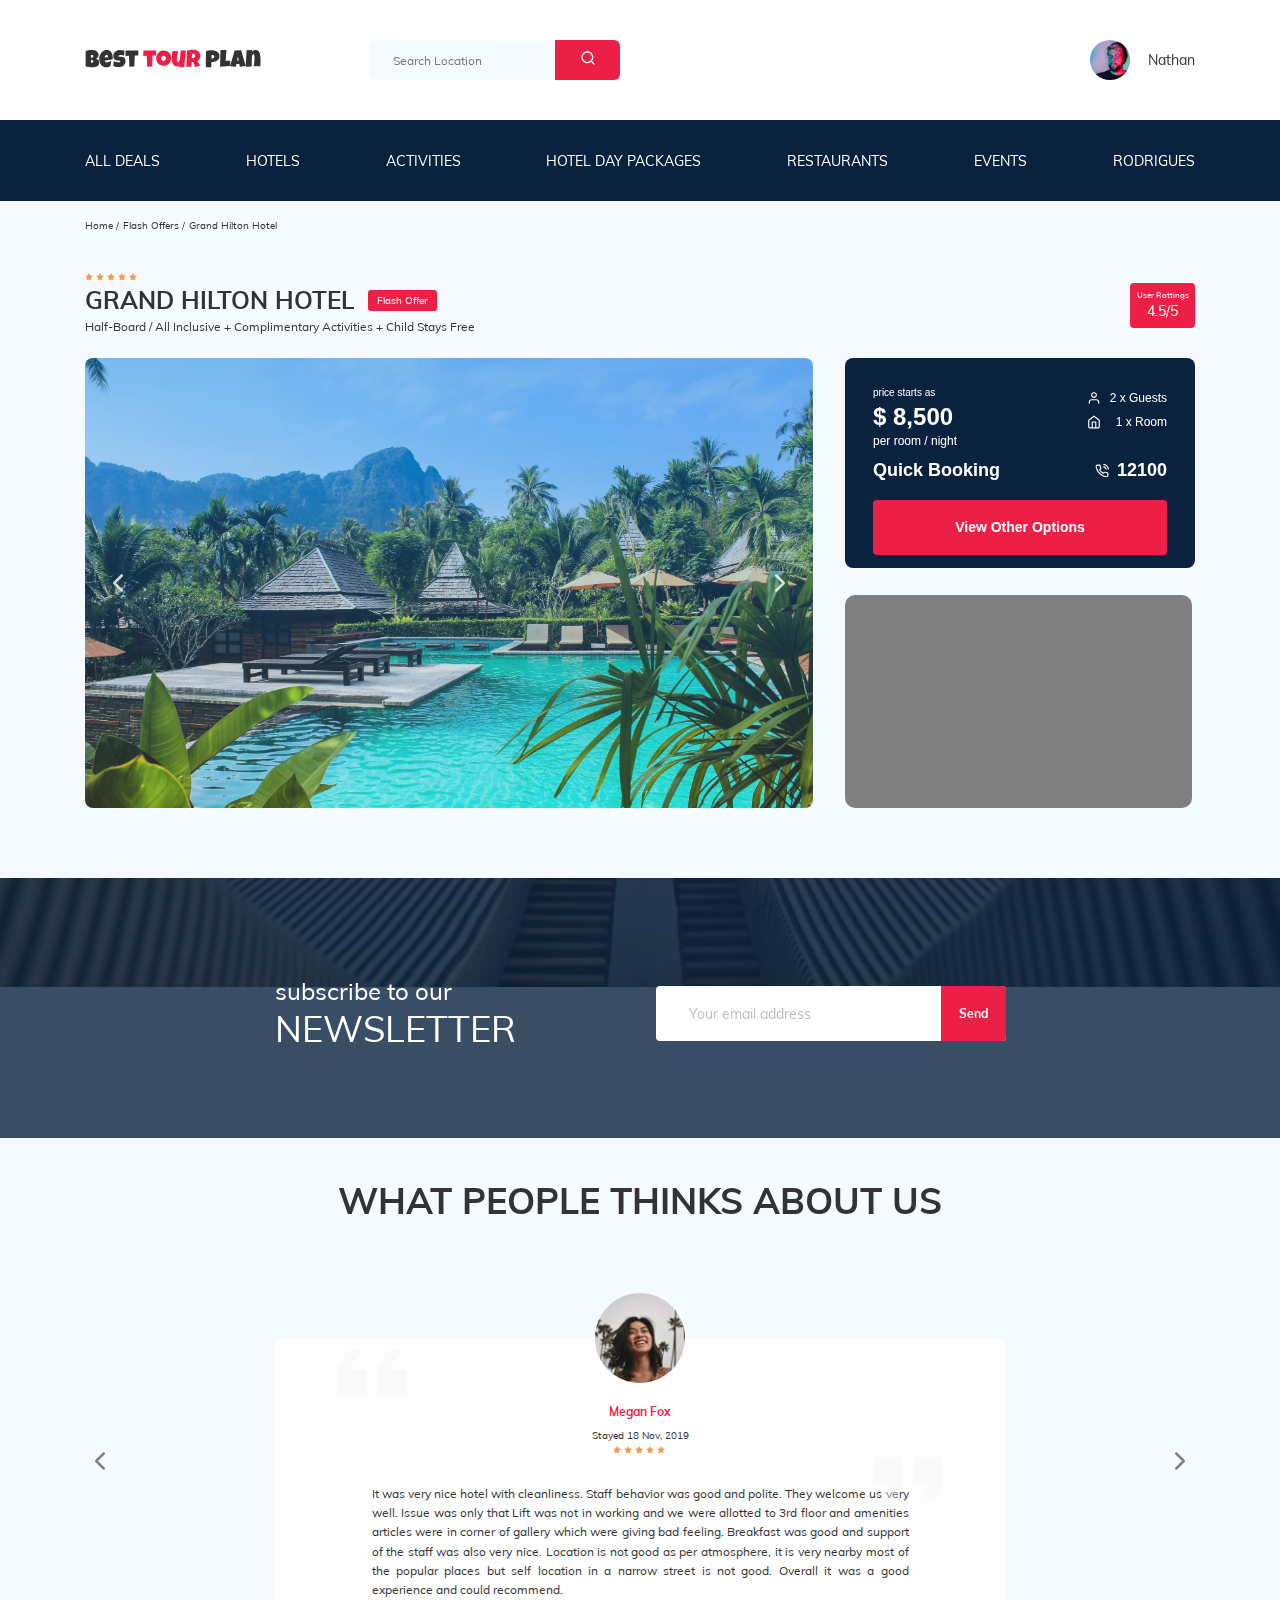
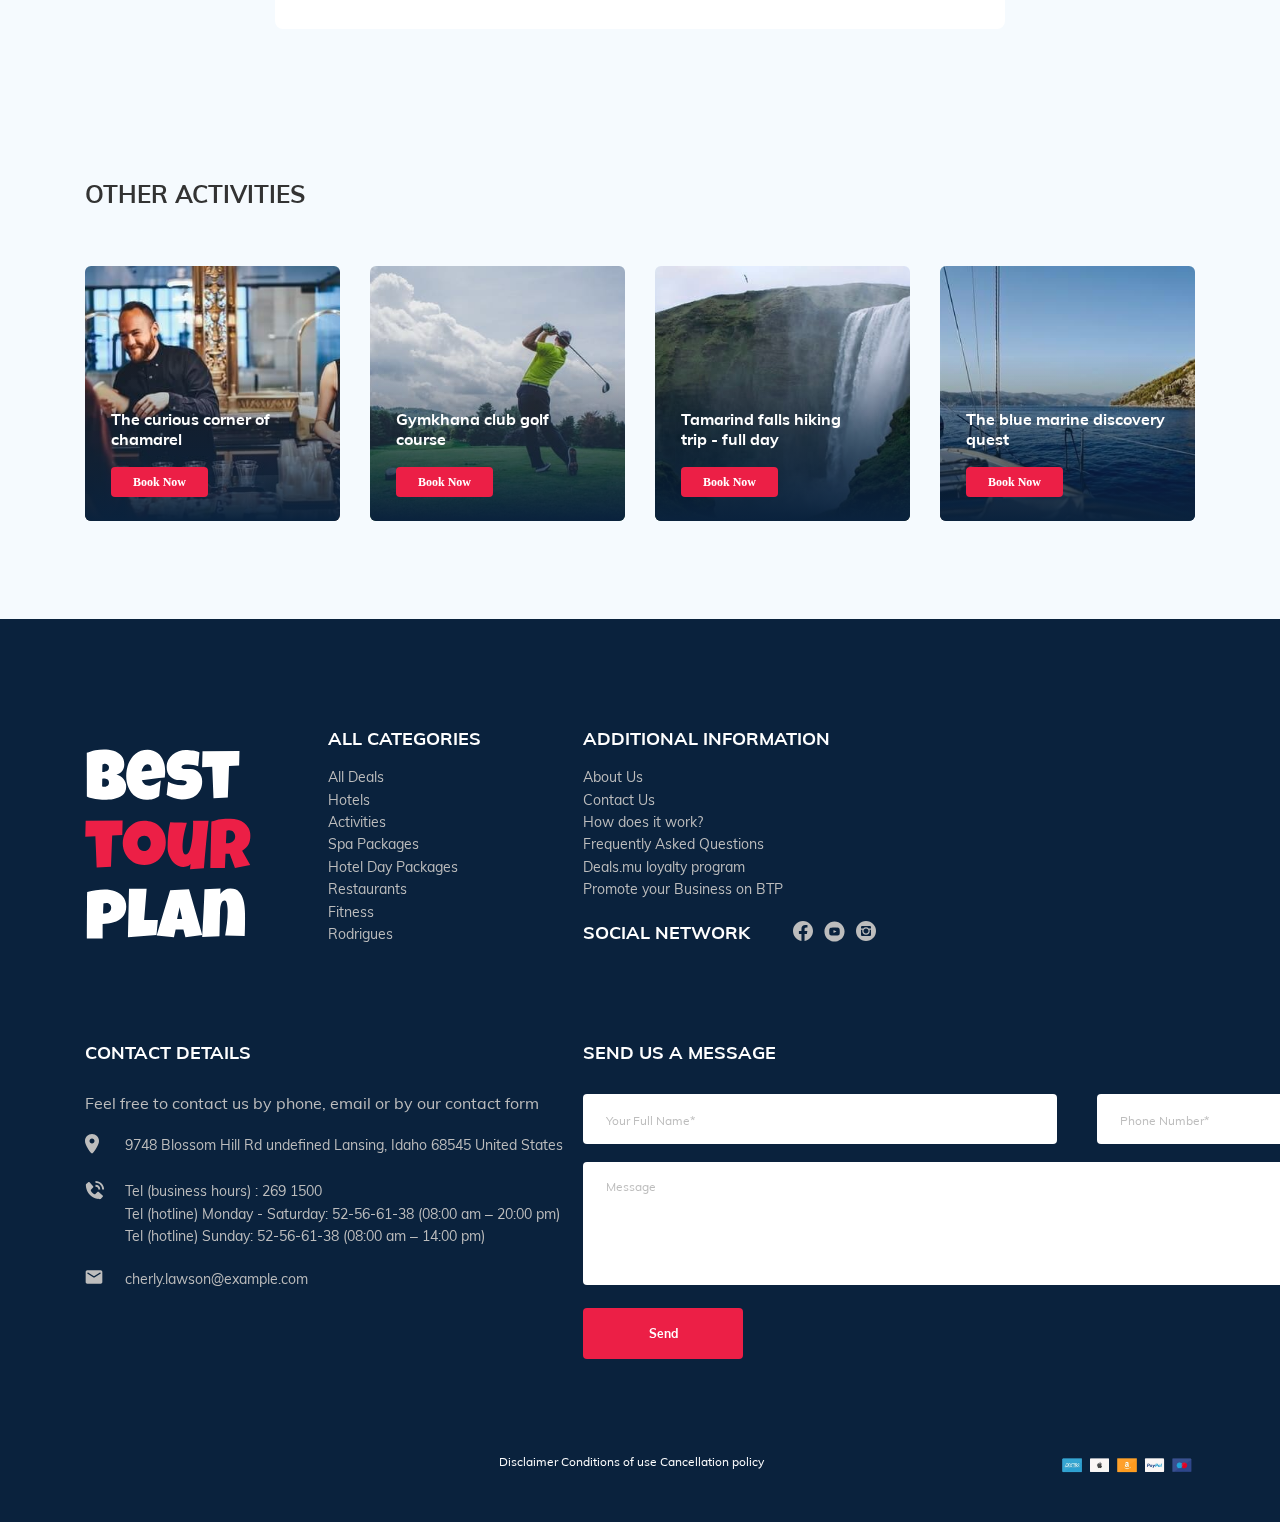
==== commit 658c41ca: "create: google speed settings" ====
--- a/index.html
+++ b/index.html
@@ -6,7 +6,7 @@
 		<title>Best Tour Plan - Hotel Booking</title>
 		<link rel="shortcut icon" href="favicon.ico" type="image/x-icon" />
 		<link rel="icon" href="favicon.ico" type="image/x-icon" />
-		<link href="https://fonts.googleapis.com/css2?family=Nunito:wght@400;600;800&display=swap" rel="stylesheet" />
+		<link rel="preconnect" href="https://fonts.googleapis.com/css2?family=Nunito:wght@400;600;800&display=swap" />
 		<link rel="stylesheet" href="css/swiper-bundle.min.css" />
 		<link rel="stylesheet" href="css/slyle.css" />
 	</head>
@@ -139,19 +139,19 @@
 							<div class="swiper-wrapper">
 								<!-- Slides -->
 								<div class="swiper-slide hotel-slider__item">
-									<img src="img/slide-1.jpg" alt="Image: Slider image" class="image hotel-slider__image" />
+									<img loading="lazy" src="img/slide-1.jpg" alt="Image: Slider image" class="image hotel-slider__image" />
 								</div>
 								<div class="swiper-slide hotel-slider__item">
-									<img src="img/slide-2.jpg" alt="Image: Slider image" class="image hotel-slider__image" />
+									<img loading="lazy" src="img/slide-2.jpg" alt="Image: Slider image" class="image hotel-slider__image" />
 								</div>
 								<div class="swiper-slide hotel-slider__item">
-									<img src="img/slide-3.jpg" alt="Image: Slider image" class="image hotel-slider__image" />
+									<img loading="lazy" src="img/slide-3.jpg" alt="Image: Slider image" class="image hotel-slider__image" />
 								</div>
 								<div class="swiper-slide hotel-slider__item">
-									<img src="img/slide-4.jpg" alt="Image: Slider image" class="image hotel-slider__image" />
+									<img loading="lazy" src="img/slide-4.jpg" alt="Image: Slider image" class="image hotel-slider__image" />
 								</div>
 								<div class="swiper-slide hotel-slider__item">
-									<img src="img/slide-5.jpg" alt="Image: Slider image" class="image hotel-slider__image" />
+									<img loading="lazy" src="img/slide-5.jpg" alt="Image: Slider image" class="image hotel-slider__image" />
 								</div>
 							</div>
 
@@ -199,10 +199,8 @@
 						</div>
 						<!-- /.booking -->
 						<div class="map">
-							<iframe
-								src="https://www.google.com/maps/embed?pb=!1m18!1m12!1m3!1d35768.629794727676!2d126.9271982856096!3d37.589681673921!2m3!1f0!2f0!3f0!3m2!1i1024!2i768!4f13.1!3m3!1m2!1s0x357c986a45705bb5%3A0x224be1d558aa33!2sSwiss%20Grand%20Hotel!5e0!3m2!1sru!2sru!4v1595847140951!5m2!1sru!2sru"
-								class="map__frame"
-							></iframe>
+							<iframe rel="preconnect" loading="lazy" src="" class="map__frame"></iframe>
+							<!-- src="https://www.google.com/maps/embed?pb=!1m18!1m12!1m3!1d35768.629794727676!2d126.9271982856096!3d37.589681673921!2m3!1f0!2f0!3f0!3m2!1i1024!2i768!4f13.1!3m3!1m2!1s0x357c986a45705bb5%3A0x224be1d558aa33!2sSwiss%20Grand%20Hotel!5e0!3m2!1sru!2sru!4v1595847140951!5m2!1sru!2sru&display=swap" -->
 						</div>
 						<!-- /.map -->
 					</div>
@@ -576,8 +574,8 @@
 		<!-- /.modal -->
 
 		<script src="https://ajax.googleapis.com/ajax/libs/jquery/3.5.1/jquery.min.js"></script>
+		<script src="js/swiper-bundle.min.js"></script>
 		<script src="js/parallax.min.js"></script>
-		<script src="js/swiper-bundle.min.js"></script>
 		<script src="js/jquery.validate.min.js"></script>
 		<script src="js/jquery.mask.min.js"></script>
 		<script src="js/main.js"></script>
--- a/css/slyle.css
+++ b/css/slyle.css
@@ -1,2175 +1,2 @@
-@font-face {
-  font-family: 'Muli';
-  src: url("../fonts/Muliregular.woff2") format("woff2"), url("../fonts/Muliregular.woff") format("woff");
-  font-weight: 400;
-  font-style: normal;
-}
-
-@font-face {
-  font-family: 'Muli';
-  src: url("../fonts/Mulibold.woff2") format("woff2"), url("../fonts/Mulibold.woff") format("woff");
-  font-weight: 700;
-  font-style: normal;
-}
-
-* {
-  -webkit-box-sizing: border-box;
-          box-sizing: border-box;
-}
-
-body {
-  font-family: 'Muli', sans-serif;
-  color: #333333;
-  background-color: #f5fafe;
-}
-
-.container {
-  max-width: 1110px;
-  margin: auto;
-}
-
-.image {
-  max-width: 100%;
-  -o-object-fit: cover;
-     object-fit: cover;
-}
-
-.star {
-  margin-right: 3px;
-}
-
-.input {
-  background: #FFFFFF;
-  border-radius: 4px;
-  border: none;
-  padding: 0 23px;
-  height: 50px;
-}
-
-.input::-webkit-input-placeholder {
-  color: #BDBDBD;
-  font-size: 12px;
-}
-
-.input:-ms-input-placeholder {
-  color: #BDBDBD;
-  font-size: 12px;
-}
-
-.input::-ms-input-placeholder {
-  color: #BDBDBD;
-  font-size: 12px;
-}
-
-.input::placeholder {
-  color: #BDBDBD;
-  font-size: 12px;
-}
-
-.textarea {
-  min-height: 123px;
-  background: #FFFFFF;
-  border-radius: 4px;
-  padding: 18px 23px;
-  border: none;
-  resize: none;
-}
-
-.textarea::-webkit-input-placeholder {
-  color: #BDBDBD;
-  font-size: 12px;
-}
-
-.textarea:-ms-input-placeholder {
-  color: #BDBDBD;
-  font-size: 12px;
-}
-
-.textarea::-ms-input-placeholder {
-  color: #BDBDBD;
-  font-size: 12px;
-}
-
-.textarea::placeholder {
-  color: #BDBDBD;
-  font-size: 12px;
-}
-
-.button {
-  min-width: 160px;
-  min-height: 50px;
-  padding: 18px;
-  font-style: normal;
-  font-weight: bold;
-  font-size: 12px;
-  line-height: 15px;
-  color: white;
-  background-color: #EC1F46;
-  border: none;
-  border-radius: 4px;
-  cursor: pointer;
-  outline: none;
-}
-
-.form {
-  display: -webkit-box;
-  display: -ms-flexbox;
-  display: flex;
-  -webkit-box-align: center;
-      -ms-flex-align: center;
-          align-items: center;
-  -webkit-box-pack: justify;
-      -ms-flex-pack: justify;
-          justify-content: space-between;
-  -ms-flex-wrap: wrap;
-      flex-wrap: wrap;
-}
-
-.form__error {
-  color: #EC1F46;
-}
-
-.form__error[for=name], .form__error[for=phone], .form__error[for=email] {
-  padding-top: 3px;
-  position: absolute;
-  bottom: 2px;
-  left: 2px;
-  font-size: 12px;
-}
-
-.form-info {
-  font-style: normal;
-  font-weight: bold;
-  font-size: 12px;
-  line-height: 15px;
-  color: #E0E0E0;
-}
-
-/*! normalize.css v8.0.1 | MIT License | github.com/necolas/normalize.css */
-/* Document
-   ========================================================================== */
-/**
- * 1. Correct the line height in all browsers.
- * 2. Prevent adjustments of font size after orientation changes in iOS.
- */
-html {
-  line-height: 1.15;
-  /* 1 */
-  -webkit-text-size-adjust: 100%;
-  /* 2 */
-}
-
-/* Sections
-   ========================================================================== */
-/**
- * Remove the margin in all browsers.
- */
-body {
-  margin: 0;
-}
-
-/**
- * Render the `main` element consistently in IE.
- */
-main {
-  display: block;
-}
-
-/**
- * Correct the font size and margin on `h1` elements within `section` and
- * `article` contexts in Chrome, Firefox, and Safari.
- */
-h1 {
-  font-size: 2em;
-  margin: 0.67em 0;
-}
-
-/* Grouping content
-   ========================================================================== */
-/**
- * 1. Add the correct box sizing in Firefox.
- * 2. Show the overflow in Edge and IE.
- */
-hr {
-  -webkit-box-sizing: content-box;
-          box-sizing: content-box;
-  /* 1 */
-  height: 0;
-  /* 1 */
-  overflow: visible;
-  /* 2 */
-}
-
-/**
- * 1. Correct the inheritance and scaling of font size in all browsers.
- * 2. Correct the odd `em` font sizing in all browsers.
- */
-pre {
-  font-family: monospace, monospace;
-  /* 1 */
-  font-size: 1em;
-  /* 2 */
-}
-
-/* Text-level semantics
-   ========================================================================== */
-/**
- * Remove the gray background on active links in IE 10.
- */
-a {
-  background-color: transparent;
-}
-
-/**
- * 1. Remove the bottom border in Chrome 57-
- * 2. Add the correct text decoration in Chrome, Edge, IE, Opera, and Safari.
- */
-abbr[title] {
-  border-bottom: none;
-  /* 1 */
-  text-decoration: underline;
-  /* 2 */
-  -webkit-text-decoration: underline dotted;
-          text-decoration: underline dotted;
-  /* 2 */
-}
-
-/**
- * Add the correct font weight in Chrome, Edge, and Safari.
- */
-b,
-strong {
-  font-weight: bolder;
-}
-
-/**
- * 1. Correct the inheritance and scaling of font size in all browsers.
- * 2. Correct the odd `em` font sizing in all browsers.
- */
-code,
-kbd,
-samp {
-  font-family: monospace, monospace;
-  /* 1 */
-  font-size: 1em;
-  /* 2 */
-}
-
-/**
- * Add the correct font size in all browsers.
- */
-small {
-  font-size: 80%;
-}
-
-/**
- * Prevent `sub` and `sup` elements from affecting the line height in
- * all browsers.
- */
-sub,
-sup {
-  font-size: 75%;
-  line-height: 0;
-  position: relative;
-  vertical-align: baseline;
-}
-
-sub {
-  bottom: -0.25em;
-}
-
-sup {
-  top: -0.5em;
-}
-
-/* Embedded content
-   ========================================================================== */
-/**
- * Remove the border on images inside links in IE 10.
- */
-img {
-  border-style: none;
-}
-
-/* Forms
-   ========================================================================== */
-/**
- * 1. Change the font styles in all browsers.
- * 2. Remove the margin in Firefox and Safari.
- */
-button,
-input,
-optgroup,
-select,
-textarea {
-  font-family: inherit;
-  /* 1 */
-  font-size: 100%;
-  /* 1 */
-  line-height: 1.15;
-  /* 1 */
-  margin: 0;
-  /* 2 */
-}
-
-/**
- * Show the overflow in IE.
- * 1. Show the overflow in Edge.
- */
-button,
-input {
-  /* 1 */
-  overflow: visible;
-}
-
-/**
- * Remove the inheritance of text transform in Edge, Firefox, and IE.
- * 1. Remove the inheritance of text transform in Firefox.
- */
-button,
-select {
-  /* 1 */
-  text-transform: none;
-}
-
-/**
- * Correct the inability to style clickable types in iOS and Safari.
- */
-button,
-[type="button"],
-[type="reset"],
-[type="submit"] {
-  -webkit-appearance: button;
-}
-
-/**
- * Remove the inner border and padding in Firefox.
- */
-button::-moz-focus-inner,
-[type="button"]::-moz-focus-inner,
-[type="reset"]::-moz-focus-inner,
-[type="submit"]::-moz-focus-inner {
-  border-style: none;
-  padding: 0;
-}
-
-/**
- * Restore the focus styles unset by the previous rule.
- */
-button:-moz-focusring,
-[type="button"]:-moz-focusring,
-[type="reset"]:-moz-focusring,
-[type="submit"]:-moz-focusring {
-  outline: 1px dotted ButtonText;
-}
-
-/**
- * Correct the padding in Firefox.
- */
-fieldset {
-  padding: 0.35em 0.75em 0.625em;
-}
-
-/**
- * 1. Correct the text wrapping in Edge and IE.
- * 2. Correct the color inheritance from `fieldset` elements in IE.
- * 3. Remove the padding so developers are not caught out when they zero out
- *    `fieldset` elements in all browsers.
- */
-legend {
-  -webkit-box-sizing: border-box;
-          box-sizing: border-box;
-  /* 1 */
-  color: inherit;
-  /* 2 */
-  display: table;
-  /* 1 */
-  max-width: 100%;
-  /* 1 */
-  padding: 0;
-  /* 3 */
-  white-space: normal;
-  /* 1 */
-}
-
-/**
- * Add the correct vertical alignment in Chrome, Firefox, and Opera.
- */
-progress {
-  vertical-align: baseline;
-}
-
-/**
- * Remove the default vertical scrollbar in IE 10+.
- */
-textarea {
-  overflow: auto;
-}
-
-/**
- * 1. Add the correct box sizing in IE 10.
- * 2. Remove the padding in IE 10.
- */
-[type="checkbox"],
-[type="radio"] {
-  -webkit-box-sizing: border-box;
-          box-sizing: border-box;
-  /* 1 */
-  padding: 0;
-  /* 2 */
-}
-
-/**
- * Correct the cursor style of increment and decrement buttons in Chrome.
- */
-[type="number"]::-webkit-inner-spin-button,
-[type="number"]::-webkit-outer-spin-button {
-  height: auto;
-}
-
-/**
- * 1. Correct the odd appearance in Chrome and Safari.
- * 2. Correct the outline style in Safari.
- */
-[type="search"] {
-  -webkit-appearance: textfield;
-  /* 1 */
-  outline-offset: -2px;
-  /* 2 */
-}
-
-/**
- * Remove the inner padding in Chrome and Safari on macOS.
- */
-[type="search"]::-webkit-search-decoration {
-  -webkit-appearance: none;
-}
-
-/**
- * 1. Correct the inability to style clickable types in iOS and Safari.
- * 2. Change font properties to `inherit` in Safari.
- */
-::-webkit-file-upload-button {
-  -webkit-appearance: button;
-  /* 1 */
-  font: inherit;
-  /* 2 */
-}
-
-/* Interactive
-   ========================================================================== */
-/*
- * Add the correct display in Edge, IE 10+, and Firefox.
- */
-details {
-  display: block;
-}
-
-/*
- * Add the correct display in all browsers.
- */
-summary {
-  display: list-item;
-}
-
-/* Misc
-   ========================================================================== */
-/**
- * Add the correct display in IE 10+.
- */
-template {
-  display: none;
-}
-
-/**
- * Add the correct display in IE 10.
- */
-[hidden] {
-  display: none;
-}
-
-.navbar {
-  background-color: #ffffff;
-}
-
-.navbar-top {
-  display: -webkit-box;
-  display: -ms-flexbox;
-  display: flex;
-  -webkit-box-align: center;
-      -ms-flex-align: center;
-          align-items: center;
-  -webkit-box-pack: justify;
-      -ms-flex-pack: justify;
-          justify-content: space-between;
-  padding: 40px 0px;
-}
-
-.navbar-top__menu-button {
-  display: none;
-}
-
-.navbar__search {
-  margin-right: auto;
-  margin-left: 108px;
-}
-
-.navbar-menu {
-  background: #0A223D;
-}
-
-.navbar-menu__navigation {
-  margin: 0;
-  padding: 31px 0px;
-  list-style-type: none;
-  display: -webkit-box;
-  display: -ms-flexbox;
-  display: flex;
-  -webkit-box-align: center;
-      -ms-flex-align: center;
-          align-items: center;
-  -webkit-box-pack: justify;
-      -ms-flex-pack: justify;
-          justify-content: space-between;
-  color: white;
-}
-
-.navbar-menu__link {
-  color: white;
-  text-decoration: none;
-  text-transform: uppercase;
-  font-size: 14px;
-  line-height: 18px;
-}
-
-.navbar-menu__item_mob_visible {
-  display: none;
-  width: 80%;
-}
-
-.logo {
-  width: 177px;
-}
-
-.search {
-  display: -webkit-box;
-  display: -ms-flexbox;
-  display: flex;
-  position: relative;
-  overflow: hidden;
-  border-radius: 6px;
-  height: 40px;
-}
-
-.search__input {
-  width: 100%;
-  height: 100%;
-  padding-left: 23px;
-  padding-right: 75px;
-  background-color: #f5fafe;
-  border: none;
-  font-size: 12px;
-  line-height: 15px;
-  color: #333333;
-}
-
-.search__button {
-  position: absolute;
-  top: 0;
-  right: 0;
-  height: 100%;
-  width: 65px;
-  border: none;
-  background-color: #EC1F46;
-}
-
-.user {
-  display: -webkit-box;
-  display: -ms-flexbox;
-  display: flex;
-  -webkit-box-align: center;
-      -ms-flex-align: center;
-          align-items: center;
-  text-decoration: none;
-}
-
-.user__avatar {
-  width: 40px;
-  height: 40px;
-  border-radius: 50%;
-}
-
-.user__name {
-  margin-left: 18px;
-  font-size: 14px;
-  line-height: 18px;
-  color: #333333;
-}
-
-.menu-button {
-  outline: none;
-  border: none;
-}
-
-.menu-button:focus {
-  outline: none;
-}
-
-.breadcrumb-list {
-  list-style: none;
-  display: -webkit-box;
-  display: -ms-flexbox;
-  display: flex;
-  -webkit-box-align: center;
-      -ms-flex-align: center;
-          align-items: center;
-  padding: 18px 0px;
-  margin: 0;
-}
-
-.breadcrumb-list__item {
-  font-size: 10px;
-  line-height: 13px;
-}
-
-.breadcrumb-list__item:not(:last-child)::after {
-  content: '/';
-  margin-right: 4px;
-}
-
-.breadcrumb-list__link {
-  text-decoration: none;
-  color: inherit;
-}
-
-.hotel {
-  padding: 23px 0 70px 0;
-}
-
-.hotel-info {
-  display: -webkit-box;
-  display: -ms-flexbox;
-  display: flex;
-  -webkit-box-align: center;
-      -ms-flex-align: center;
-          align-items: center;
-  -webkit-box-pack: justify;
-      -ms-flex-pack: justify;
-          justify-content: space-between;
-  padding-bottom: 20px;
-}
-
-.hotel-info__offer {
-  margin-left: 14px;
-  margin-top: 4px;
-}
-
-.hotel-info__name {
-  margin-top: 4px;
-  margin-bottom: 0;
-}
-
-.hotel-info__description {
-  margin: 4px 0;
-}
-
-.hotel-name {
-  font-size: 24px;
-  line-height: 30px;
-}
-
-.hotel-wrapper {
-  display: -webkit-box;
-  display: -ms-flexbox;
-  display: flex;
-  -ms-flex-wrap: wrap;
-      flex-wrap: wrap;
-  -webkit-box-align: center;
-      -ms-flex-align: center;
-          align-items: center;
-}
-
-.hotel-description {
-  font-size: 12px;
-  line-height: 15px;
-}
-
-.hotel-grid {
-  display: -webkit-box;
-  display: -ms-flexbox;
-  display: flex;
-  -webkit-box-pack: justify;
-      -ms-flex-pack: justify;
-          justify-content: space-between;
-}
-
-.hotel-grid__slider {
-  width: 728px;
-  height: 450px;
-}
-
-.hotel-about {
-  display: -webkit-box;
-  display: -ms-flexbox;
-  display: flex;
-  -webkit-box-orient: vertical;
-  -webkit-box-direction: normal;
-      -ms-flex-direction: column;
-          flex-direction: column;
-  -webkit-box-pack: justify;
-      -ms-flex-pack: justify;
-          justify-content: space-between;
-}
-
-.hotel-slider {
-  width: 100%;
-  height: 100%;
-  position: relative;
-  border-radius: 8px;
-}
-
-.hotel-slider__item {
-  display: -webkit-box;
-  display: -ms-flexbox;
-  display: flex;
-  -webkit-box-pack: center;
-      -ms-flex-pack: center;
-          justify-content: center;
-  -webkit-box-align: center;
-      -ms-flex-align: center;
-          align-items: center;
-}
-
-.hotel-slider__item::after {
-  content: '';
-  position: absolute;
-  width: 100%;
-  height: 100%;
-  top: 0;
-  bottom: 0;
-  right: 0;
-  left: 0;
-  z-index: 10;
-  background: -webkit-gradient(linear, left top, left bottom, from(rgba(0, 122, 223, 0.48)), to(rgba(255, 255, 255, 0.128)));
-  background: linear-gradient(180deg, rgba(0, 122, 223, 0.48) 0%, rgba(255, 255, 255, 0.128) 100%);
-}
-
-.hotel-slider__image {
-  height: 100%;
-  width: 100%;
-}
-
-.hotel-slider__button {
-  position: absolute;
-  top: 50%;
-  -webkit-transform: translateY(-50%);
-          transform: translateY(-50%);
-  z-index: 20;
-  background: transparent;
-  width: 30px;
-  height: 30px;
-  border: none;
-  outline: none;
-  cursor: pointer;
-  background-repeat: no-repeat;
-  background-position: center;
-  background-size: 10px;
-}
-
-.hotel-slider__button_prev {
-  left: 18px;
-  background-image: url("../img/arrow-prev.svg");
-}
-
-.hotel-slider__button_next {
-  right: 18px;
-  background-image: url("../img/arrow-next.svg");
-}
-
-.stars {
-  -ms-flex-preferred-size: 100%;
-      flex-basis: 100%;
-  display: -webkit-box;
-  display: -ms-flexbox;
-  display: flex;
-}
-
-.offer {
-  font-size: 10px;
-  line-height: 13px;
-  padding: 4px 9px;
-  background: #EC1F46;
-  border-radius: 3px;
-  color: white;
-}
-
-.rating {
-  max-width: 65px;
-  min-height: 45px;
-  text-align: center;
-  color: white;
-  background: #EC1F46;
-  border-radius: 4px;
-}
-
-.rating__text {
-  font-size: 8px;
-  line-height: 10px;
-}
-
-.rating__counter {
-  font-size: 14px;
-  line-height: 18px;
-}
-
-.booking {
-  background: #0A223D;
-  color: white;
-  font-family: 'Nunito', sans-serif;
-  border-radius: 8px;
-  width: 350px;
-  height: 210px;
-  padding: 28px;
-}
-
-.booking__info {
-  display: -webkit-box;
-  display: -ms-flexbox;
-  display: flex;
-  -webkit-box-pack: justify;
-      -ms-flex-pack: justify;
-          justify-content: space-between;
-  margin-bottom: 9px;
-}
-
-.booking__price {
-  display: -webkit-box;
-  display: -ms-flexbox;
-  display: flex;
-  -webkit-box-orient: vertical;
-  -webkit-box-direction: normal;
-      -ms-flex-direction: column;
-          flex-direction: column;
-}
-
-.booking__start {
-  font-weight: normal;
-  font-size: 10px;
-  line-height: 14px;
-}
-
-.booking__pricetag {
-  font-weight: 800;
-  font-size: 24px;
-  line-height: 33px;
-}
-
-.booking__per-room {
-  font-weight: normal;
-  font-size: 12px;
-  line-height: 16px;
-}
-
-.booking__room {
-  margin-top: 4px;
-}
-
-.booking__text {
-  display: -webkit-box;
-  display: -ms-flexbox;
-  display: flex;
-  -webkit-box-align: center;
-      -ms-flex-align: center;
-          align-items: center;
-  -webkit-box-pack: justify;
-      -ms-flex-pack: justify;
-          justify-content: space-between;
-  margin-bottom: 8px;
-  font-weight: normal;
-  font-size: 12px;
-  line-height: 16px;
-}
-
-.booking__description {
-  margin-left: 9px;
-}
-
-.booking__call-center {
-  display: -webkit-box;
-  display: -ms-flexbox;
-  display: flex;
-  -webkit-box-align: center;
-      -ms-flex-align: center;
-          align-items: center;
-  -webkit-box-pack: justify;
-      -ms-flex-pack: justify;
-          justify-content: space-between;
-  margin-bottom: 17px;
-}
-
-.booking__heading {
-  font-weight: 600;
-  font-size: 18px;
-  line-height: 25px;
-}
-
-.booking__number {
-  display: -webkit-box;
-  display: -ms-flexbox;
-  display: flex;
-  -webkit-box-align: center;
-      -ms-flex-align: center;
-          align-items: center;
-  -webkit-box-pack: justify;
-      -ms-flex-pack: justify;
-          justify-content: space-between;
-  color: inherit;
-  text-decoration: none;
-  font-weight: 600;
-  font-size: 18px;
-  line-height: 25px;
-}
-
-.booking__phone {
-  margin-left: 8px;
-}
-
-.booking__button {
-  width: 100%;
-  min-height: 45px;
-  font-weight: 600;
-  font-size: 14px;
-  line-height: 19px;
-  background: #EC1F46;
-  color: white;
-  border-radius: 4px;
-  border: none;
-  cursor: pointer;
-}
-
-.map {
-  width: 347px;
-  height: 213px;
-  background: gray;
-  border-radius: 10px;
-  overflow: hidden;
-}
-
-.map__frame {
-  width: 100%;
-  height: 213px;
-  frameborder: 0;
-  border: 0;
-  allowfullscreen: "";
-  aria-hidden: "false";
-}
-
-.parallax-window {
-  height: 260px;
-  background: transparent;
-}
-
-.newsletter {
-  display: -webkit-box;
-  display: -ms-flexbox;
-  display: flex;
-  height: 260px;
-  -webkit-box-align: center;
-      -ms-flex-align: center;
-          align-items: center;
-  -webkit-box-pack: center;
-      -ms-flex-pack: center;
-          justify-content: center;
-  position: relative;
-  padding: 98px 0 87px 0;
-  background-repeat: no-repeat;
-  background-size: cover;
-  background-position: center;
-}
-
-.newsletter:before {
-  position: absolute;
-  content: '';
-  top: 0;
-  bottom: 0;
-  right: 0;
-  left: 0;
-  width: 100%;
-  height: 100%;
-  background-color: rgba(10, 34, 61, 0.8);
-}
-
-.newsletter-wrapper {
-  position: relative;
-  display: -webkit-box;
-  display: -ms-flexbox;
-  display: flex;
-  -webkit-box-align: center;
-      -ms-flex-align: center;
-          align-items: center;
-  -webkit-box-pack: justify;
-      -ms-flex-pack: justify;
-          justify-content: space-between;
-  width: 731px;
-  margin: 354 auto;
-}
-
-.newsletter-title {
-  color: white;
-  font-style: normal;
-  font-weight: 300;
-  font-size: 24px;
-  line-height: 30px;
-}
-
-.newsletter-title__strong {
-  display: block;
-  font-size: 36px;
-  line-height: 45px;
-  text-transform: uppercase;
-}
-
-.newsletter .subscribe {
-  position: relative;
-  width: 350px;
-  height: 55px;
-}
-
-.newsletter .subscribe__input {
-  position: absolute;
-  width: 100%;
-  height: 100%;
-  border: none;
-  padding-left: 33px;
-  padding-right: 75px;
-  font-style: normal;
-  font-weight: 300;
-  font-size: 14px;
-  line-height: 18px;
-  border-radius: 4px;
-  overflow: hidden;
-}
-
-.newsletter .subscribe__input::-webkit-input-placeholder {
-  color: #BDBDBD;
-}
-
-.newsletter .subscribe__input:-ms-input-placeholder {
-  color: #BDBDBD;
-}
-
-.newsletter .subscribe__input::-ms-input-placeholder {
-  color: #BDBDBD;
-}
-
-.newsletter .subscribe__input::placeholder {
-  color: #BDBDBD;
-}
-
-.newsletter .subscribe__button {
-  position: absolute;
-  min-width: 65px;
-  top: 0;
-  right: 0;
-  height: 100%;
-  border: none;
-  background-color: #EC1F46;
-  color: white;
-  font-weight: bold;
-  font-size: 12px;
-  line-height: 15px;
-  cursor: pointer;
-  overflow: hidden;
-  border-top-right-radius: 4px;
-  border-bottom-right-radius: 4px;
-}
-
-.form__error[for=newsletter_email] {
-  position: absolute;
-  top: 57px;
-  left: 2px;
-  font-size: 12px;
-  color: #EC1F46;
-}
-
-.reviews {
-  padding: 40px 0 70px 0;
-}
-
-.reviews__title {
-  display: block;
-  max-width: 100%;
-  font-style: normal;
-  font-weight: bold;
-  font-size: 36px;
-  line-height: 45px;
-  text-align: center;
-  text-transform: uppercase;
-  margin: 0px auto 70px;
-}
-
-.reviews-slider__item {
-  position: relative;
-  display: -webkit-box;
-  display: -ms-flexbox;
-  display: flex;
-  -webkit-box-orient: vertical;
-  -webkit-box-direction: normal;
-      -ms-flex-direction: column;
-          flex-direction: column;
-  -webkit-box-align: center;
-      -ms-flex-align: center;
-          align-items: center;
-  width: 730px;
-  margin: 45px auto 0;
-  background-color: white;
-  border-radius: 8px;
-  padding: 0 62px 30px;
-}
-
-.reviews-slider__item::before {
-  position: absolute;
-  top: 12px;
-  left: 62px;
-  content: '';
-  width: 70px;
-  height: 47px;
-  background-image: url(../img/quote-left.svg);
-  background-repeat: no-repeat;
-}
-
-.reviews-slider__item::after {
-  position: absolute;
-  top: 118px;
-  right: 62px;
-  content: '';
-  width: 70px;
-  height: 47px;
-  background-image: url(../img/quote-right.svg);
-  background-repeat: no-repeat;
-}
-
-.reviews-slider__button {
-  position: absolute;
-  top: 50%;
-  -webkit-transform: translateY(-50%);
-          transform: translateY(-50%);
-  width: 30px;
-  height: 30px;
-  background-repeat: no-repeat;
-  background-size: 10px;
-  background-position: center;
-  border: none;
-  background-color: transparent;
-  outline: none;
-  z-index: 99;
-  cursor: pointer;
-}
-
-.reviews-slider__button_prev {
-  background-image: url(../img/gray-arrow-left.svg);
-  left: 0;
-}
-
-.reviews-slider__button_next {
-  background-image: url(../img/gray-arrow-right.svg);
-  right: 0;
-}
-
-.reviews-slider__profile {
-  display: -webkit-box;
-  display: -ms-flexbox;
-  display: flex;
-  -webkit-box-orient: vertical;
-  -webkit-box-direction: normal;
-      -ms-flex-direction: column;
-          flex-direction: column;
-  -webkit-box-align: center;
-      -ms-flex-align: center;
-          align-items: center;
-  margin: -45px 0 30px 0;
-}
-
-.reviews-slider__avatar {
-  width: 90px;
-  height: 90px;
-  border-radius: 50%;
-  margin-bottom: 9px;
-}
-
-.reviews-slider__username {
-  font-style: normal;
-  font-weight: bold;
-  font-size: 12px;
-  line-height: 15px;
-  color: #EC1F46;
-  margin-bottom: 10px;
-}
-
-.reviews-slider__date {
-  font-style: normal;
-  font-weight: normal;
-  font-size: 10px;
-  line-height: 13px;
-  margin-bottom: 4px;
-}
-
-.reviews-slider__rating {
-  display: -webkit-box;
-  display: -ms-flexbox;
-  display: flex;
-  -webkit-box-align: center;
-      -ms-flex-align: center;
-          align-items: center;
-}
-
-.reviews-slider__text {
-  max-width: 537px;
-  font-weight: normal;
-  font-size: 12px;
-  line-height: 160%;
-  text-align: justify;
-  color: #333333;
-  margin: auto;
-}
-
-.activities {
-  padding: 60px 0 98px 0;
-}
-
-.activities__title {
-  font-style: normal;
-  font-weight: bold;
-  font-size: 24px;
-  line-height: 30px;
-  text-transform: uppercase;
-  margin-bottom: 57px;
-}
-
-.activities-wrapper {
-  display: -webkit-box;
-  display: -ms-flexbox;
-  display: flex;
-  -webkit-box-pack: justify;
-      -ms-flex-pack: justify;
-          justify-content: space-between;
-}
-
-.card {
-  position: relative;
-  display: -webkit-box;
-  display: -ms-flexbox;
-  display: flex;
-  -webkit-box-orient: vertical;
-  -webkit-box-direction: normal;
-      -ms-flex-direction: column;
-          flex-direction: column;
-  -webkit-box-align: start;
-      -ms-flex-align: start;
-          align-items: flex-start;
-  width: 255px;
-  height: 255px;
-  padding: 24px 26px;
-  border-radius: 6px;
-  overflow: hidden;
-}
-
-.card::before {
-  content: '';
-  position: absolute;
-  left: 0;
-  right: 0;
-  bottom: 0;
-  top: 0;
-  background: linear-gradient(179.83deg, rgba(196, 196, 196, 0) 35.34%, #0A223D 99.85%);
-  z-index: -1;
-}
-
-.card__image {
-  position: absolute;
-  width: 100%;
-  height: 100%;
-  left: 0;
-  right: 0;
-  bottom: 0;
-  top: 0;
-  z-index: -2;
-}
-
-.card__title {
-  display: inline-block;
-  max-width: 200px;
-  margin-top: auto;
-  margin-bottom: 18px;
-  color: white;
-  font-style: normal;
-  font-weight: bold;
-  font-size: 16px;
-  line-height: 20px;
-}
-
-.card__button {
-  padding: 7px 22px;
-  font-family: Nunito;
-  font-style: normal;
-  font-weight: 600;
-  font-size: 12px;
-  line-height: 16px;
-  color: white;
-  background-color: #EC1F46;
-  border: none;
-  border-radius: 4px;
-  cursor: pointer;
-}
-
-.footer {
-  background-color: #0A223D;
-  color: white;
-  padding-top: 108px;
-  padding-bottom: 46px;
-}
-
-.footer-wrapper {
-  display: -ms-grid;
-  display: grid;
-  -ms-grid-columns: (minmax(max-content, 1fr))[4];
-      grid-template-columns: repeat(4, minmax(-webkit-max-content, 1fr));
-      grid-template-columns: repeat(4, minmax(max-content, 1fr));
-  grid-gap: 20px;
-  grid-auto-rows: minmax(40px, -webkit-min-content);
-  grid-auto-rows: minmax(40px, min-content);
-  -webkit-box-align: start;
-      -ms-flex-align: start;
-          align-items: start;
-}
-
-.footer__title {
-  margin: 0 0 16px 0;
-  font-style: normal;
-  font-weight: bold;
-  font-size: 18px;
-  line-height: 23px;
-  text-transform: uppercase;
-}
-
-.footer__title_inline {
-  margin: 0 43px 0 0;
-}
-
-.footer__title_mb-30 {
-  margin-bottom: 30px;
-}
-
-.footer__legal {
-  -ms-grid-column-align: end;
-      justify-self: end;
-}
-
-.footer__logo {
-  width: 166px;
-  -ms-flex-item-align: center;
-      -ms-grid-row-align: center;
-      align-self: center;
-  -ms-grid-row: 1;
-  -ms-grid-row-span: 2;
-  grid-row: 1/3;
-}
-
-.footer__categories {
-  -ms-grid-row: 1;
-  -ms-grid-row-span: 3;
-  grid-row: 1/4;
-}
-
-.footer__social-links {
-  display: -webkit-box;
-  display: -ms-flexbox;
-  display: flex;
-  -webkit-box-align: center;
-      -ms-flex-align: center;
-          align-items: center;
-  -webkit-box-pack: justify;
-      -ms-flex-pack: justify;
-          justify-content: space-between;
-  min-width: 83px;
-}
-
-.footer__social-network {
-  display: -webkit-box;
-  display: -ms-flexbox;
-  display: flex;
-  -webkit-box-align: start;
-      -ms-flex-align: start;
-          align-items: start;
-  -ms-grid-row: 2;
-  -ms-grid-row-span: 2;
-  grid-row: 2/4;
-  grid-column: span 2;
-}
-
-.footer__contact-details {
-  grid-column: span 2;
-}
-
-.footer__contact-form {
-  grid-column: span 2;
-}
-
-.footer__ul {
-  padding: 0;
-  margin: 0;
-  list-style: none;
-}
-
-.footer__item {
-  display: -webkit-box;
-  display: -ms-flexbox;
-  display: flex;
-  -webkit-box-align: start;
-      -ms-flex-align: start;
-          align-items: flex-start;
-  font-style: normal;
-  font-weight: normal;
-  font-size: 14px;
-  line-height: 160%;
-  color: #BDBDBD;
-}
-
-.footer__item_mb-20 {
-  margin-bottom: 20px;
-}
-
-.footer__icon {
-  margin-right: 20px;
-}
-
-.footer__icon-wrapper {
-  min-width: 40px;
-}
-
-.footer__text {
-  color: #BDBDBD;
-  margin-bottom: 22px;
-}
-
-.footer__link {
-  text-decoration: none;
-  color: inherit;
-}
-
-.footer__input {
-  width: 100%;
-}
-
-.footer__input-group {
-  padding-bottom: 18px;
-  -ms-flex-preferred-size: 48%;
-      flex-basis: 48%;
-  position: relative;
-}
-
-.footer__input::-webkit-input-placeholder {
-  color: #BDBDBD;
-  font-size: 12px;
-}
-
-.footer__input:-ms-input-placeholder {
-  color: #BDBDBD;
-  font-size: 12px;
-}
-
-.footer__input::-ms-input-placeholder {
-  color: #BDBDBD;
-  font-size: 12px;
-}
-
-.footer__input::placeholder {
-  color: #BDBDBD;
-  font-size: 12px;
-}
-
-.footer__textarea {
-  -ms-flex-preferred-size: 100%;
-      flex-basis: 100%;
-  margin-bottom: 23px;
-}
-
-.footer__textarea::-webkit-input-placeholder {
-  color: #BDBDBD;
-  font-size: 12px;
-}
-
-.footer__textarea:-ms-input-placeholder {
-  color: #BDBDBD;
-  font-size: 12px;
-}
-
-.footer__textarea::-ms-input-placeholder {
-  color: #BDBDBD;
-  font-size: 12px;
-}
-
-.footer__textarea::placeholder {
-  color: #BDBDBD;
-  font-size: 12px;
-}
-
-.footer__info {
-  display: -webkit-box;
-  display: -ms-flexbox;
-  display: flex;
-  -webkit-box-pack: end;
-      -ms-flex-pack: end;
-          justify-content: flex-end;
-  margin-top: 95px;
-}
-
-.info-wrapper {
-  display: -webkit-box;
-  display: -ms-flexbox;
-  display: flex;
-  -webkit-box-pack: justify;
-      -ms-flex-pack: justify;
-          justify-content: space-between;
-  width: 696px;
-}
-
-.info__text {
-  font-style: normal;
-  font-weight: normal;
-  font-size: 12px;
-  line-height: 15px;
-  color: white;
-}
-
-.info__cards {
-  width: 136px;
-  height: 22px;
-}
-
-.modal__overlay {
-  position: fixed;
-  top: 0;
-  bottom: 0;
-  left: 0;
-  right: 0;
-  background-color: #008fdf63;
-  z-index: 100;
-  visibility: hidden;
-  opacity: 0;
-  -webkit-transition: opacity 0.5s;
-  transition: opacity 0.5s;
-}
-
-.modal__overlay_visible {
-  visibility: visible;
-  opacity: 1;
-}
-
-.modal__dialog {
-  position: fixed;
-  max-width: 478px;
-  max-height: 100%;
-  left: 50%;
-  top: 50%;
-  -webkit-transform: translate(-50%, -50%);
-          transform: translate(-50%, -50%);
-  padding: 33px 88px;
-  background-color: #0A223D;
-  color: white;
-  border-radius: 8px;
-  z-index: 101;
-  visibility: hidden;
-  opacity: 0;
-  -webkit-transition: opacity 0.5s;
-  transition: opacity 0.5s;
-}
-
-.modal__dialog_visible {
-  visibility: visible;
-  opacity: 1;
-}
-
-.modal__close {
-  position: absolute;
-  right: 18px;
-  top: 17px;
-  text-decoration: none;
-  cursor: pointer;
-  overflow: hidden;
-}
-
-.modal__title {
-  margin: 0 0 15px 0;
-  font-style: normal;
-  font-weight: bold;
-  font-size: 18px;
-  line-height: 23px;
-  text-transform: uppercase;
-  text-align: center;
-}
-
-.modal__input {
-  width: 100%;
-  margin-bottom: 15px;
-}
-
-.modal__input-group {
-  position: relative;
-  width: 100%;
-}
-
-.modal__textarea {
-  width: 100%;
-}
-
-.modal__button {
-  margin-top: 15px;
-}
-
-@media (max-width: 1200px) {
-  .container {
-    max-width: 960px;
-  }
-  .hotel-grid__slider {
-    width: 590px;
-  }
-  .card {
-    width: 230px;
-    height: 230px;
-  }
-  .footer__input-group {
-    -ms-flex-preferred-size: 100%;
-        flex-basis: 100%;
-  }
-}
-
-@media (max-width: 992px) {
-  .container {
-    max-width: 700px;
-  }
-  .logo {
-    width: 132px;
-  }
-  .navbar__search {
-    margin-left: auto;
-  }
-  .navbar-top {
-    padding: 30px 0px;
-  }
-  .navbar-menu__navigation {
-    padding: 22px 0px;
-  }
-  .navbar-menu__link {
-    font-size: 12px;
-    line-height: 15px;
-  }
-  .hotel-grid {
-    -webkit-box-orient: vertical;
-    -webkit-box-direction: normal;
-        -ms-flex-direction: column;
-            flex-direction: column;
-  }
-  .hotel-grid__slider {
-    margin-bottom: 30px;
-    width: 100%;
-    height: 450px;
-  }
-  .hotel-about {
-    -webkit-box-orient: horizontal;
-    -webkit-box-direction: normal;
-        -ms-flex-direction: row;
-            flex-direction: row;
-  }
-  .booking {
-    width: 48.5%;
-  }
-  .map {
-    width: 48.5%;
-  }
-  .newsletter {
-    padding: 92px 0 93px 0;
-  }
-  .newsletter-wrapper {
-    max-width: 700px;
-    margin: 34 auto;
-  }
-  .reviews {
-    padding-bottom: 60px;
-  }
-  .reviews__title {
-    margin-bottom: 50px;
-    font-size: 30px;
-    line-height: 38px;
-  }
-  .reviews-slider__item {
-    max-width: 580px;
-  }
-  .activities {
-    padding-top: 60px;
-    padding-bottom: 70px;
-  }
-  .activities__title {
-    max-width: 700px;
-    margin-top: 0px;
-    margin-bottom: 57px;
-  }
-  .activities-wrapper {
-    max-width: 700px;
-    -ms-flex-wrap: wrap;
-        flex-wrap: wrap;
-    margin: 0 auto;
-  }
-  .activities__card {
-    margin-bottom: 20px;
-  }
-  .card {
-    width: 339px;
-    height: 255px;
-  }
-  .footer-wrapper {
-    -ms-grid-columns: 1fr 0.5fr 1.5fr 1fr 1fr 1fr;
-        grid-template-columns: 1fr 0.5fr 1.5fr 1fr 1fr 1fr;
-    grid-row-gap: 38px;
-  }
-  .footer__input-group {
-    -ms-flex-preferred-size: 48%;
-        flex-basis: 48%;
-  }
-  .footer__logo {
-    width: 104px;
-    height: 120px;
-    -ms-grid-row: 1;
-    -ms-grid-row-span: 1;
-    grid-row: 1/2;
-    grid-column: span 2;
-  }
-  .footer__social-network {
-    -ms-grid-column-align: center;
-        justify-self: center;
-    -ms-grid-row: 1;
-    -ms-grid-row-span: 1;
-    grid-row: 1/2;
-    grid-column: span 3;
-    -ms-flex-item-align: center;
-        -ms-grid-row-align: center;
-        align-self: center;
-  }
-  .footer__categories {
-    -ms-grid-row: 2;
-    -ms-grid-row-span: 1;
-    grid-row: 2/3;
-    grid-column: span 2;
-  }
-  .footer__additional {
-    -ms-grid-column-align: center;
-        justify-self: center;
-    grid-column: span 2;
-  }
-  .footer__legal {
-    -ms-grid-column-align: center;
-        justify-self: center;
-    grid-column: span 2;
-  }
-  .footer__contact-details {
-    grid-column: span 5;
-    -ms-grid-row: 3;
-    grid-row: 3;
-  }
-  .footer__contact-form {
-    grid-column: span 5;
-    -ms-grid-row: 4;
-    grid-row: 4;
-  }
-  .footer__info {
-    margin-top: 63px;
-  }
-  .modal__dialog {
-    padding: 33px 48px;
-  }
-}
-
-@media (max-width: 768px) {
-  body {
-    padding-top: 78px;
-  }
-  .container {
-    max-width: 690px;
-    width: 92%;
-  }
-  .navbar_mob-fixed {
-    position: fixed;
-    left: 0;
-    right: 0;
-    top: 0;
-    z-index: 99;
-  }
-  .navbar__search_mob_hidden, .navbar__user_mob_hidden {
-    display: none;
-  }
-  .navbar__search_mob_visible, .navbar__user_mob_visible {
-    display: -webkit-box;
-    display: -ms-flexbox;
-    display: flex;
-  }
-  .navbar__user {
-    -webkit-box-orient: vertical;
-    -webkit-box-direction: normal;
-        -ms-flex-direction: column;
-            flex-direction: column;
-    -webkit-box-pack: center;
-        -ms-flex-pack: center;
-            justify-content: center;
-  }
-  .navbar-menu {
-    display: none;
-    position: fixed;
-    left: 0;
-    right: 0;
-    top: 78px;
-    bottom: 0;
-    padding-top: 30px;
-  }
-  .navbar-menu__navigation {
-    -webkit-box-orient: vertical;
-    -webkit-box-direction: normal;
-        -ms-flex-direction: column;
-            flex-direction: column;
-  }
-  .navbar-menu__item {
-    margin-bottom: 20px;
-  }
-  .navbar-menu__item_mob_visible {
-    display: block;
-    margin-bottom: 39px;
-  }
-  .navbar-menu_visible {
-    display: block;
-  }
-  .navbar-top__menu-button {
-    display: -webkit-box;
-    display: -ms-flexbox;
-    display: flex;
-    padding: 0;
-    margin: 0;
-    width: 16px;
-    height: 11px;
-    border: none;
-    background: none;
-    cursor: pointer;
-    outline: none;
-  }
-  .navbar-top__menu-button:focus {
-    outline: none;
-  }
-  .navbar-top__menu__image {
-    width: 16px;
-    height: 11px;
-  }
-  .user__name_light {
-    color: white;
-    margin-left: 0px;
-    margin-top: 10px;
-    margin-bottom: 7px;
-  }
-  .stars {
-    -ms-flex-preferred-size: inherit;
-        flex-basis: inherit;
-  }
-  .hotel-name {
-    -ms-flex-preferred-size: 100%;
-        flex-basis: 100%;
-  }
-  .hotel-wrapper {
-    -webkit-box-pack: justify;
-        -ms-flex-pack: justify;
-            justify-content: space-between;
-  }
-  .hotel-info__text {
-    width: 100%;
-  }
-  .hotel-info__name {
-    margin-top: 10px;
-  }
-  .hotel-info__rating {
-    display: none;
-  }
-  .hotel-info__offer {
-    -webkit-box-ordinal-group: 0;
-        -ms-flex-order: -1;
-            order: -1;
-    margin-left: 0;
-  }
-  .hotel-grid__slider {
-    height: 350px;
-  }
-  .newsletter {
-    padding: 76px 0 83px 0;
-  }
-  .newsletter__title {
-    margin-bottom: 37px;
-  }
-  .newsletter-wrapper {
-    -webkit-box-orient: vertical;
-    -webkit-box-direction: normal;
-        -ms-flex-direction: column;
-            flex-direction: column;
-    -webkit-box-align: start;
-        -ms-flex-align: start;
-            align-items: flex-start;
-    margin: 20px auto;
-    max-width: 570px;
-    width: 92%;
-  }
-  .newsletter-title {
-    font-size: 20px;
-    line-height: 25px;
-  }
-  .newsletter-title__strong {
-    font-size: 30px;
-    line-height: 38px;
-  }
-  .reviews {
-    padding-bottom: 50px;
-  }
-  .reviews__title {
-    width: 100%;
-    margin-bottom: 42px;
-    font-size: 18px;
-    line-height: 23px;
-  }
-  .reviews-slider__item {
-    padding: 0 30px 30px;
-    width: 100%;
-  }
-  .reviews-slider__item:before, .reviews-slider__item:after {
-    display: none;
-  }
-  .reviews-slider__button {
-    top: 30px;
-    -webkit-transform: translate(-50%, 0);
-            transform: translate(-50%, 0);
-  }
-  .reviews-slider__button_prev {
-    left: 50%;
-    margin-left: -65px;
-    -webkit-transform: translate(-50%, 0);
-            transform: translate(-50%, 0);
-  }
-  .reviews-slider__button_next {
-    right: 50%;
-    margin-right: -65px;
-    -webkit-transform: translate(50%, 0);
-            transform: translate(50%, 0);
-  }
-  .activities {
-    padding-top: 40px;
-    padding-bottom: 60px;
-  }
-  .card {
-    width: 48%;
-    height: 255px;
-  }
-  .footer__input-group {
-    -ms-flex-preferred-size: 100%;
-        flex-basis: 100%;
-  }
-  .modal__dialog {
-    padding: 33px 28px;
-  }
-}
-
-@media (max-width: 700px) {
-  .footer {
-    padding-top: 69px;
-    padding-bottom: 21px;
-  }
-  .footer-wrapper {
-    -ms-grid-columns: 1fr;
-        grid-template-columns: 1fr;
-    grid-gap: 20px;
-  }
-  .footer__title {
-    margin-top: 10px;
-    font-size: 18px;
-  }
-  .footer__title_inline {
-    -ms-flex-preferred-size: 100%;
-        flex-basis: 100%;
-    margin-bottom: 20px;
-    margin-top: 10px;
-  }
-  .footer__title_mb-30 {
-    margin-bottom: 15px;
-  }
-  .footer__form-info {
-    -ms-flex-preferred-size: 100%;
-        flex-basis: 100%;
-    margin-bottom: 15px;
-  }
-  .footer__logo {
-    width: 104px;
-    height: 120px;
-    -ms-grid-row: 1;
-    grid-row: 1;
-    -ms-grid-column: 1;
-    grid-column: 1;
-  }
-  .footer__social-network {
-    -ms-grid-column-align: start;
-        justify-self: start;
-    -ms-flex-wrap: wrap;
-        flex-wrap: wrap;
-    -ms-grid-row: 2;
-    grid-row: 2;
-    -ms-grid-column: 1;
-    grid-column: 1;
-    -ms-flex-item-align: center;
-        -ms-grid-row-align: center;
-        align-self: center;
-  }
-  .footer__additional {
-    -ms-grid-column-align: start;
-        justify-self: start;
-    -ms-grid-row: 3;
-    grid-row: 3;
-    -ms-grid-column: 1;
-    grid-column: 1;
-  }
-  .footer__categories {
-    -ms-grid-row: 4;
-    grid-row: 4;
-    -ms-grid-column: 1;
-    grid-column: 1;
-  }
-  .footer__legal {
-    -ms-grid-column-align: start;
-        justify-self: start;
-    -ms-grid-row: 5;
-    grid-row: 5;
-    -ms-grid-column: 1;
-    grid-column: 1;
-  }
-  .footer__contact-details {
-    margin-top: 10px;
-    -ms-grid-row: 6;
-    grid-row: 6;
-    -ms-grid-column: 1;
-    grid-column: 1;
-  }
-  .footer__contact-form {
-    -ms-grid-row: 7;
-    grid-row: 7;
-    -ms-grid-column: 1;
-    grid-column: 1;
-  }
-  .footer__button {
-    -webkit-box-ordinal-group: 2;
-        -ms-flex-order: 1;
-            order: 1;
-  }
-  .footer__info {
-    margin-top: 30px;
-  }
-  .footer .info-wrapper {
-    -webkit-box-orient: vertical;
-    -webkit-box-direction: normal;
-        -ms-flex-direction: column;
-            flex-direction: column;
-  }
-  .footer .info__text {
-    margin-bottom: 10px;
-  }
-  .modal__button {
-    -webkit-box-ordinal-group: 2;
-        -ms-flex-order: 1;
-            order: 1;
-  }
-  .modal__form-info {
-    -ms-flex-preferred-size: 100%;
-        flex-basis: 100%;
-    margin-bottom: 15px;
-  }
-}
-
-@media (max-width: 576px) {
-  .logo {
-    width: 99px;
-  }
-  .hotel-about {
-    -webkit-box-orient: vertical;
-    -webkit-box-direction: normal;
-        -ms-flex-direction: column;
-            flex-direction: column;
-  }
-  .hotel-grid__slider {
-    height: 250px;
-    margin-bottom: 20px;
-  }
-  .booking {
-    width: 100%;
-  }
-  .map {
-    width: 100%;
-    margin-top: 20px;
-  }
-  .newsletter {
-    height: 319px;
-  }
-  .newsletter-title__strong {
-    font-size: 30px;
-    line-height: 38px;
-  }
-  .subscribe {
-    max-width: 100%;
-    border: blue 5px;
-  }
-  .reviews__title {
-    max-width: 250px;
-  }
-  .activities__title {
-    font-size: 18px;
-    line-height: 23px;
-    margin-top: 0px;
-    margin-bottom: 40px;
-  }
-  .card {
-    width: 100%;
-  }
-  .modal__dialog {
-    width: 90%;
-  }
-  .modal__title {
-    font-size: 16px;
-  }
-  .modal__button {
-    width: 100%;
-  }
-}
-
-@media (max-width: 400px) {
-  .hotel-grid__slider {
-    height: 210px;
-  }
-  .booking {
-    width: 100%;
-    height: 210px;
-  }
-  .map {
-    width: 100%;
-    height: 210px;
-  }
-}
-
-@media (max-height: 583px) {
-  .navbar-menu_visible {
-    overflow-y: scroll;
-  }
-}
-
-@media (max-height: 422px) {
-  .modal__dialog {
-    overflow-y: scroll;
-  }
-}
+@font-face{font-family:'Muli';src:url("../fonts/Muliregular.woff2") format("woff2"),url("../fonts/Muliregular.woff") format("woff");font-weight:400;font-style:normal;font-display:swap}@font-face{font-family:'Muli';src:url("../fonts/Mulibold.woff2") format("woff2"),url("../fonts/Mulibold.woff") format("woff");font-weight:700;font-style:normal;font-display:swap}*{-webkit-box-sizing:border-box;box-sizing:border-box}body{font-family:'Muli', sans-serif;color:#333;background-color:#f5fafe}.container{max-width:1110px;margin:auto}.image{max-width:100%;-o-object-fit:cover;object-fit:cover}.star{margin-right:3px}.input{background:#FFFFFF;border-radius:4px;border:none;padding:0 23px;height:50px}.input::-webkit-input-placeholder{color:#BDBDBD;font-size:12px}.input:-ms-input-placeholder{color:#BDBDBD;font-size:12px}.input::-ms-input-placeholder{color:#BDBDBD;font-size:12px}.input::placeholder{color:#BDBDBD;font-size:12px}.textarea{min-height:123px;background:#FFFFFF;border-radius:4px;padding:18px 23px;border:none;resize:none}.textarea::-webkit-input-placeholder{color:#BDBDBD;font-size:12px}.textarea:-ms-input-placeholder{color:#BDBDBD;font-size:12px}.textarea::-ms-input-placeholder{color:#BDBDBD;font-size:12px}.textarea::placeholder{color:#BDBDBD;font-size:12px}.button{min-width:160px;min-height:50px;padding:18px;font-style:normal;font-weight:bold;font-size:12px;line-height:15px;color:#fff;background-color:#EC1F46;border:none;border-radius:4px;cursor:pointer;outline:none}.form{display:-webkit-box;display:-ms-flexbox;display:flex;-webkit-box-align:center;-ms-flex-align:center;align-items:center;-webkit-box-pack:justify;-ms-flex-pack:justify;justify-content:space-between;-ms-flex-wrap:wrap;flex-wrap:wrap}.form__error{color:#EC1F46}.form__error[for=name],.form__error[for=phone],.form__error[for=email]{padding-top:3px;position:absolute;bottom:2px;left:2px;font-size:12px}.form-info{font-style:normal;font-weight:bold;font-size:12px;line-height:15px;color:#E0E0E0}/*! normalize.css v8.0.1 | MIT License | github.com/necolas/normalize.css */html{line-height:1.15;-webkit-text-size-adjust:100%}body{margin:0}main{display:block}h1{font-size:2em;margin:0.67em 0}hr{-webkit-box-sizing:content-box;box-sizing:content-box;height:0;overflow:visible}pre{font-family:monospace, monospace;font-size:1em}a{background-color:transparent}abbr[title]{border-bottom:none;text-decoration:underline;-webkit-text-decoration:underline dotted;text-decoration:underline dotted}b,strong{font-weight:bolder}code,kbd,samp{font-family:monospace, monospace;font-size:1em}small{font-size:80%}sub,sup{font-size:75%;line-height:0;position:relative;vertical-align:baseline}sub{bottom:-0.25em}sup{top:-0.5em}img{border-style:none}button,input,optgroup,select,textarea{font-family:inherit;font-size:100%;line-height:1.15;margin:0}button,input{overflow:visible}button,select{text-transform:none}button,[type="button"],[type="reset"],[type="submit"]{-webkit-appearance:button}button::-moz-focus-inner,[type="button"]::-moz-focus-inner,[type="reset"]::-moz-focus-inner,[type="submit"]::-moz-focus-inner{border-style:none;padding:0}button:-moz-focusring,[type="button"]:-moz-focusring,[type="reset"]:-moz-focusring,[type="submit"]:-moz-focusring{outline:1px dotted ButtonText}fieldset{padding:0.35em 0.75em 0.625em}legend{-webkit-box-sizing:border-box;box-sizing:border-box;color:inherit;display:table;max-width:100%;padding:0;white-space:normal}progress{vertical-align:baseline}textarea{overflow:auto}[type="checkbox"],[type="radio"]{-webkit-box-sizing:border-box;box-sizing:border-box;padding:0}[type="number"]::-webkit-inner-spin-button,[type="number"]::-webkit-outer-spin-button{height:auto}[type="search"]{-webkit-appearance:textfield;outline-offset:-2px}[type="search"]::-webkit-search-decoration{-webkit-appearance:none}::-webkit-file-upload-button{-webkit-appearance:button;font:inherit}details{display:block}summary{display:list-item}template{display:none}[hidden]{display:none}.navbar{background-color:#ffffff}.navbar-top{display:-webkit-box;display:-ms-flexbox;display:flex;-webkit-box-align:center;-ms-flex-align:center;align-items:center;-webkit-box-pack:justify;-ms-flex-pack:justify;justify-content:space-between;padding:40px 0px}.navbar-top__menu-button{display:none}.navbar__search{margin-right:auto;margin-left:108px}.navbar-menu{background:#0A223D}.navbar-menu__navigation{margin:0;padding:31px 0px;list-style-type:none;display:-webkit-box;display:-ms-flexbox;display:flex;-webkit-box-align:center;-ms-flex-align:center;align-items:center;-webkit-box-pack:justify;-ms-flex-pack:justify;justify-content:space-between;color:#fff}.navbar-menu__link{color:#fff;text-decoration:none;text-transform:uppercase;font-size:14px;line-height:18px}.navbar-menu__item_mob_visible{display:none;width:80%}.logo{width:177px}.search{display:-webkit-box;display:-ms-flexbox;display:flex;position:relative;overflow:hidden;border-radius:6px;height:40px}.search__input{width:100%;height:100%;padding-left:23px;padding-right:75px;background-color:#f5fafe;border:none;font-size:12px;line-height:15px;color:#333}.search__button{position:absolute;top:0;right:0;height:100%;width:65px;border:none;background-color:#EC1F46}.user{display:-webkit-box;display:-ms-flexbox;display:flex;-webkit-box-align:center;-ms-flex-align:center;align-items:center;text-decoration:none}.user__avatar{width:40px;height:40px;border-radius:50%}.user__name{margin-left:18px;font-size:14px;line-height:18px;color:#333}.menu-button{outline:none;border:none}.menu-button:focus{outline:none}.breadcrumb-list{list-style:none;display:-webkit-box;display:-ms-flexbox;display:flex;-webkit-box-align:center;-ms-flex-align:center;align-items:center;padding:18px 0px;margin:0}.breadcrumb-list__item{font-size:10px;line-height:13px}.breadcrumb-list__item:not(:last-child)::after{content:'/';margin-right:4px}.breadcrumb-list__link{text-decoration:none;color:inherit}.hotel{padding:23px 0 70px 0}.hotel-info{display:-webkit-box;display:-ms-flexbox;display:flex;-webkit-box-align:center;-ms-flex-align:center;align-items:center;-webkit-box-pack:justify;-ms-flex-pack:justify;justify-content:space-between;padding-bottom:20px}.hotel-info__offer{margin-left:14px;margin-top:4px}.hotel-info__name{margin-top:4px;margin-bottom:0}.hotel-info__description{margin:4px 0}.hotel-name{font-size:24px;line-height:30px}.hotel-wrapper{display:-webkit-box;display:-ms-flexbox;display:flex;-ms-flex-wrap:wrap;flex-wrap:wrap;-webkit-box-align:center;-ms-flex-align:center;align-items:center}.hotel-description{font-size:12px;line-height:15px}.hotel-grid{display:-webkit-box;display:-ms-flexbox;display:flex;-webkit-box-pack:justify;-ms-flex-pack:justify;justify-content:space-between}.hotel-grid__slider{width:728px;height:450px}.hotel-about{display:-webkit-box;display:-ms-flexbox;display:flex;-webkit-box-orient:vertical;-webkit-box-direction:normal;-ms-flex-direction:column;flex-direction:column;-webkit-box-pack:justify;-ms-flex-pack:justify;justify-content:space-between}.hotel-slider{width:100%;height:100%;position:relative;border-radius:8px}.hotel-slider__item{display:-webkit-box;display:-ms-flexbox;display:flex;-webkit-box-pack:center;-ms-flex-pack:center;justify-content:center;-webkit-box-align:center;-ms-flex-align:center;align-items:center}.hotel-slider__item::after{content:'';position:absolute;width:100%;height:100%;top:0;bottom:0;right:0;left:0;z-index:10;background:-webkit-gradient(linear, left top, left bottom, from(rgba(0,122,223,0.48)), to(rgba(255,255,255,0.128)));background:linear-gradient(180deg, rgba(0,122,223,0.48) 0%, rgba(255,255,255,0.128) 100%)}.hotel-slider__image{height:100%;width:100%}.hotel-slider__button{position:absolute;top:50%;-webkit-transform:translateY(-50%);transform:translateY(-50%);z-index:20;background:transparent;width:30px;height:30px;border:none;outline:none;cursor:pointer;background-repeat:no-repeat;background-position:center;background-size:10px}.hotel-slider__button_prev{left:18px;background-image:url("../img/arrow-prev.svg")}.hotel-slider__button_next{right:18px;background-image:url("../img/arrow-next.svg")}.stars{-ms-flex-preferred-size:100%;flex-basis:100%;display:-webkit-box;display:-ms-flexbox;display:flex}.offer{font-size:10px;line-height:13px;padding:4px 9px;background:#EC1F46;border-radius:3px;color:#fff}.rating{max-width:65px;min-height:45px;text-align:center;color:#fff;background:#EC1F46;border-radius:4px}.rating__text{font-size:8px;line-height:10px}.rating__counter{font-size:14px;line-height:18px}.booking{background:#0A223D;color:#fff;font-family:'Nunito', sans-serif;border-radius:8px;width:350px;height:210px;padding:28px}.booking__info{display:-webkit-box;display:-ms-flexbox;display:flex;-webkit-box-pack:justify;-ms-flex-pack:justify;justify-content:space-between;margin-bottom:9px}.booking__price{display:-webkit-box;display:-ms-flexbox;display:flex;-webkit-box-orient:vertical;-webkit-box-direction:normal;-ms-flex-direction:column;flex-direction:column}.booking__start{font-weight:normal;font-size:10px;line-height:14px}.booking__pricetag{font-weight:800;font-size:24px;line-height:33px}.booking__per-room{font-weight:normal;font-size:12px;line-height:16px}.booking__room{margin-top:4px}.booking__text{display:-webkit-box;display:-ms-flexbox;display:flex;-webkit-box-align:center;-ms-flex-align:center;align-items:center;-webkit-box-pack:justify;-ms-flex-pack:justify;justify-content:space-between;margin-bottom:8px;font-weight:normal;font-size:12px;line-height:16px}.booking__description{margin-left:9px}.booking__call-center{display:-webkit-box;display:-ms-flexbox;display:flex;-webkit-box-align:center;-ms-flex-align:center;align-items:center;-webkit-box-pack:justify;-ms-flex-pack:justify;justify-content:space-between;margin-bottom:17px}.booking__heading{font-weight:600;font-size:18px;line-height:25px}.booking__number{display:-webkit-box;display:-ms-flexbox;display:flex;-webkit-box-align:center;-ms-flex-align:center;align-items:center;-webkit-box-pack:justify;-ms-flex-pack:justify;justify-content:space-between;color:inherit;text-decoration:none;font-weight:600;font-size:18px;line-height:25px}.booking__phone{margin-left:8px}.booking__button{width:100%;min-height:45px;font-weight:600;font-size:14px;line-height:19px;background:#EC1F46;color:#fff;border-radius:4px;border:none;cursor:pointer}.map{width:347px;height:213px;background:gray;border-radius:10px;overflow:hidden}.map__frame{width:100%;height:213px;frameborder:0;border:0;allowfullscreen:"";aria-hidden:"false"}.parallax-window{height:260px;background:transparent}.newsletter{display:-webkit-box;display:-ms-flexbox;display:flex;height:260px;-webkit-box-align:center;-ms-flex-align:center;align-items:center;-webkit-box-pack:center;-ms-flex-pack:center;justify-content:center;position:relative;padding:98px 0 87px 0;background-repeat:no-repeat;background-size:cover;background-position:center}.newsletter:before{position:absolute;content:'';top:0;bottom:0;right:0;left:0;width:100%;height:100%;background-color:rgba(10,34,61,0.8)}.newsletter-wrapper{position:relative;display:-webkit-box;display:-ms-flexbox;display:flex;-webkit-box-align:center;-ms-flex-align:center;align-items:center;-webkit-box-pack:justify;-ms-flex-pack:justify;justify-content:space-between;width:731px;margin:354 auto}.newsletter-title{color:#fff;font-style:normal;font-weight:300;font-size:24px;line-height:30px}.newsletter-title__strong{display:block;font-size:36px;line-height:45px;text-transform:uppercase}.newsletter .subscribe{position:relative;width:350px;height:55px}.newsletter .subscribe__input{position:absolute;width:100%;height:100%;border:none;padding-left:33px;padding-right:75px;font-style:normal;font-weight:300;font-size:14px;line-height:18px;border-radius:4px;overflow:hidden}.newsletter .subscribe__input::-webkit-input-placeholder{color:#BDBDBD}.newsletter .subscribe__input:-ms-input-placeholder{color:#BDBDBD}.newsletter .subscribe__input::-ms-input-placeholder{color:#BDBDBD}.newsletter .subscribe__input::placeholder{color:#BDBDBD}.newsletter .subscribe__button{position:absolute;min-width:65px;top:0;right:0;height:100%;border:none;background-color:#EC1F46;color:#fff;font-weight:bold;font-size:12px;line-height:15px;cursor:pointer;overflow:hidden;border-top-right-radius:4px;border-bottom-right-radius:4px}.form__error[for=newsletter_email]{position:absolute;top:57px;left:2px;font-size:12px;color:#EC1F46}.reviews{padding:40px 0 70px 0}.reviews__title{display:block;max-width:100%;font-style:normal;font-weight:bold;font-size:36px;line-height:45px;text-align:center;text-transform:uppercase;margin:0px auto 70px}.reviews-slider__item{position:relative;display:-webkit-box;display:-ms-flexbox;display:flex;-webkit-box-orient:vertical;-webkit-box-direction:normal;-ms-flex-direction:column;flex-direction:column;-webkit-box-align:center;-ms-flex-align:center;align-items:center;width:730px;margin:45px auto 0;background-color:white;border-radius:8px;padding:0 62px 30px}.reviews-slider__item::before{position:absolute;top:12px;left:62px;content:'';width:70px;height:47px;background-image:url(../img/quote-left.svg);background-repeat:no-repeat}.reviews-slider__item::after{position:absolute;top:118px;right:62px;content:'';width:70px;height:47px;background-image:url(../img/quote-right.svg);background-repeat:no-repeat}.reviews-slider__button{position:absolute;top:50%;-webkit-transform:translateY(-50%);transform:translateY(-50%);width:30px;height:30px;background-repeat:no-repeat;background-size:10px;background-position:center;border:none;background-color:transparent;outline:none;z-index:99;cursor:pointer}.reviews-slider__button_prev{background-image:url(../img/gray-arrow-left.svg);left:0}.reviews-slider__button_next{background-image:url(../img/gray-arrow-right.svg);right:0}.reviews-slider__profile{display:-webkit-box;display:-ms-flexbox;display:flex;-webkit-box-orient:vertical;-webkit-box-direction:normal;-ms-flex-direction:column;flex-direction:column;-webkit-box-align:center;-ms-flex-align:center;align-items:center;margin:-45px 0 30px 0}.reviews-slider__avatar{width:90px;height:90px;border-radius:50%;margin-bottom:9px}.reviews-slider__username{font-style:normal;font-weight:bold;font-size:12px;line-height:15px;color:#EC1F46;margin-bottom:10px}.reviews-slider__date{font-style:normal;font-weight:normal;font-size:10px;line-height:13px;margin-bottom:4px}.reviews-slider__rating{display:-webkit-box;display:-ms-flexbox;display:flex;-webkit-box-align:center;-ms-flex-align:center;align-items:center}.reviews-slider__text{max-width:537px;font-weight:normal;font-size:12px;line-height:160%;text-align:justify;color:#333333;margin:auto}.activities{padding:60px 0 98px 0}.activities__title{font-style:normal;font-weight:bold;font-size:24px;line-height:30px;text-transform:uppercase;margin-bottom:57px}.activities-wrapper{display:-webkit-box;display:-ms-flexbox;display:flex;-webkit-box-pack:justify;-ms-flex-pack:justify;justify-content:space-between}.card{position:relative;display:-webkit-box;display:-ms-flexbox;display:flex;-webkit-box-orient:vertical;-webkit-box-direction:normal;-ms-flex-direction:column;flex-direction:column;-webkit-box-align:start;-ms-flex-align:start;align-items:flex-start;width:255px;height:255px;padding:24px 26px;border-radius:6px;overflow:hidden}.card::before{content:'';position:absolute;left:0;right:0;bottom:0;top:0;background:linear-gradient(179.83deg, rgba(196,196,196,0) 35.34%, #0A223D 99.85%);z-index:-1}.card__image{position:absolute;width:100%;height:100%;left:0;right:0;bottom:0;top:0;z-index:-2}.card__title{display:inline-block;max-width:200px;margin-top:auto;margin-bottom:18px;color:#fff;font-style:normal;font-weight:bold;font-size:16px;line-height:20px}.card__button{padding:7px 22px;font-family:Nunito;font-style:normal;font-weight:600;font-size:12px;line-height:16px;color:#fff;background-color:#EC1F46;border:none;border-radius:4px;cursor:pointer}.footer{background-color:#0A223D;color:#fff;padding-top:108px;padding-bottom:46px}.footer-wrapper{display:-ms-grid;display:grid;-ms-grid-columns:(minmax(max-content, 1fr))[4];grid-template-columns:repeat(4, minmax(-webkit-max-content, 1fr));grid-template-columns:repeat(4, minmax(max-content, 1fr));grid-gap:20px;grid-auto-rows:minmax(40px, -webkit-min-content);grid-auto-rows:minmax(40px, min-content);-webkit-box-align:start;-ms-flex-align:start;align-items:start}.footer__title{margin:0 0 16px 0;font-style:normal;font-weight:bold;font-size:18px;line-height:23px;text-transform:uppercase}.footer__title_inline{margin:0 43px 0 0}.footer__title_mb-30{margin-bottom:30px}.footer__legal{-ms-grid-column-align:end;justify-self:end}.footer__logo{width:166px;-ms-flex-item-align:center;-ms-grid-row-align:center;align-self:center;-ms-grid-row:1;-ms-grid-row-span:2;grid-row:1/3}.footer__categories{-ms-grid-row:1;-ms-grid-row-span:3;grid-row:1/4}.footer__social-links{display:-webkit-box;display:-ms-flexbox;display:flex;-webkit-box-align:center;-ms-flex-align:center;align-items:center;-webkit-box-pack:justify;-ms-flex-pack:justify;justify-content:space-between;min-width:83px}.footer__social-network{display:-webkit-box;display:-ms-flexbox;display:flex;-webkit-box-align:start;-ms-flex-align:start;align-items:start;-ms-grid-row:2;-ms-grid-row-span:2;grid-row:2/4;grid-column:span 2}.footer__contact-details{grid-column:span 2}.footer__contact-form{grid-column:span 2}.footer__ul{padding:0;margin:0;list-style:none}.footer__item{display:-webkit-box;display:-ms-flexbox;display:flex;-webkit-box-align:start;-ms-flex-align:start;align-items:flex-start;font-style:normal;font-weight:normal;font-size:14px;line-height:160%;color:#BDBDBD}.footer__item_mb-20{margin-bottom:20px}.footer__icon{margin-right:20px}.footer__icon-wrapper{min-width:40px}.footer__text{color:#BDBDBD;margin-bottom:22px}.footer__link{text-decoration:none;color:inherit}.footer__input{width:100%}.footer__input-group{padding-bottom:18px;-ms-flex-preferred-size:48%;flex-basis:48%;position:relative}.footer__input::-webkit-input-placeholder{color:#BDBDBD;font-size:12px}.footer__input:-ms-input-placeholder{color:#BDBDBD;font-size:12px}.footer__input::-ms-input-placeholder{color:#BDBDBD;font-size:12px}.footer__input::placeholder{color:#BDBDBD;font-size:12px}.footer__textarea{-ms-flex-preferred-size:100%;flex-basis:100%;margin-bottom:23px}.footer__textarea::-webkit-input-placeholder{color:#BDBDBD;font-size:12px}.footer__textarea:-ms-input-placeholder{color:#BDBDBD;font-size:12px}.footer__textarea::-ms-input-placeholder{color:#BDBDBD;font-size:12px}.footer__textarea::placeholder{color:#BDBDBD;font-size:12px}.footer__info{display:-webkit-box;display:-ms-flexbox;display:flex;-webkit-box-pack:end;-ms-flex-pack:end;justify-content:flex-end;margin-top:95px}.info-wrapper{display:-webkit-box;display:-ms-flexbox;display:flex;-webkit-box-pack:justify;-ms-flex-pack:justify;justify-content:space-between;width:696px}.info__text{font-style:normal;font-weight:normal;font-size:12px;line-height:15px;color:#fff}.info__cards{width:136px;height:22px}.modal__overlay{position:fixed;top:0;bottom:0;left:0;right:0;background-color:#008fdf63;z-index:100;visibility:hidden;opacity:0;-webkit-transition:opacity 0.5s;transition:opacity 0.5s}.modal__overlay_visible{visibility:visible;opacity:1}.modal__dialog{position:fixed;max-width:478px;max-height:100%;left:50%;top:50%;-webkit-transform:translate(-50%, -50%);transform:translate(-50%, -50%);padding:33px 88px;background-color:#0A223D;color:#fff;border-radius:8px;z-index:101;visibility:hidden;opacity:0;-webkit-transition:opacity 0.5s;transition:opacity 0.5s}.modal__dialog_visible{visibility:visible;opacity:1}.modal__close{position:absolute;right:18px;top:17px;text-decoration:none;cursor:pointer;overflow:hidden}.modal__title{margin:0 0 15px 0;font-style:normal;font-weight:bold;font-size:18px;line-height:23px;text-transform:uppercase;text-align:center}.modal__input{width:100%;margin-bottom:15px}.modal__input-group{position:relative;width:100%}.modal__textarea{width:100%}.modal__button{margin-top:15px}@media (max-width: 1200px){.container{max-width:960px}.hotel-grid__slider{width:590px}.card{width:230px;height:230px}.footer__input-group{-ms-flex-preferred-size:100%;flex-basis:100%}}@media (max-width: 992px){.container{max-width:700px}.logo{width:132px}.navbar__search{margin-left:auto}.navbar-top{padding:30px 0px}.navbar-menu__navigation{padding:22px 0px}.navbar-menu__link{font-size:12px;line-height:15px}.hotel-grid{-webkit-box-orient:vertical;-webkit-box-direction:normal;-ms-flex-direction:column;flex-direction:column}.hotel-grid__slider{margin-bottom:30px;width:100%;height:450px}.hotel-about{-webkit-box-orient:horizontal;-webkit-box-direction:normal;-ms-flex-direction:row;flex-direction:row}.booking{width:48.5%}.map{width:48.5%}.newsletter{padding:92px 0 93px 0}.newsletter-wrapper{max-width:700px;margin:34 auto}.reviews{padding-bottom:60px}.reviews__title{margin-bottom:50px;font-size:30px;line-height:38px}.reviews-slider__item{max-width:580px}.activities{padding-top:60px;padding-bottom:70px}.activities__title{max-width:700px;margin-top:0px;margin-bottom:57px}.activities-wrapper{max-width:700px;-ms-flex-wrap:wrap;flex-wrap:wrap;margin:0 auto}.activities__card{margin-bottom:20px}.card{width:339px;height:255px}.footer-wrapper{-ms-grid-columns:1fr 0.5fr 1.5fr 1fr 1fr 1fr;grid-template-columns:1fr 0.5fr 1.5fr 1fr 1fr 1fr;grid-row-gap:38px}.footer__input-group{-ms-flex-preferred-size:48%;flex-basis:48%}.footer__logo{width:104px;height:120px;-ms-grid-row:1;-ms-grid-row-span:1;grid-row:1/2;grid-column:span 2}.footer__social-network{-ms-grid-column-align:center;justify-self:center;-ms-grid-row:1;-ms-grid-row-span:1;grid-row:1/2;grid-column:span 3;-ms-flex-item-align:center;-ms-grid-row-align:center;align-self:center}.footer__categories{-ms-grid-row:2;-ms-grid-row-span:1;grid-row:2/3;grid-column:span 2}.footer__additional{-ms-grid-column-align:center;justify-self:center;grid-column:span 2}.footer__legal{-ms-grid-column-align:center;justify-self:center;grid-column:span 2}.footer__contact-details{grid-column:span 5;-ms-grid-row:3;grid-row:3}.footer__contact-form{grid-column:span 5;-ms-grid-row:4;grid-row:4}.footer__info{margin-top:63px}.modal__dialog{padding:33px 48px}}@media (max-width: 768px){body{padding-top:78px}.container{max-width:690px;width:92%}.navbar_mob-fixed{position:fixed;left:0;right:0;top:0;z-index:99}.navbar__search_mob_hidden,.navbar__user_mob_hidden{display:none}.navbar__search_mob_visible,.navbar__user_mob_visible{display:-webkit-box;display:-ms-flexbox;display:flex}.navbar__user{-webkit-box-orient:vertical;-webkit-box-direction:normal;-ms-flex-direction:column;flex-direction:column;-webkit-box-pack:center;-ms-flex-pack:center;justify-content:center}.navbar-menu{display:none;position:fixed;left:0;right:0;top:78px;bottom:0;padding-top:30px}.navbar-menu__navigation{-webkit-box-orient:vertical;-webkit-box-direction:normal;-ms-flex-direction:column;flex-direction:column}.navbar-menu__item{margin-bottom:20px}.navbar-menu__item_mob_visible{display:block;margin-bottom:39px}.navbar-menu_visible{display:block}.navbar-top__menu-button{display:-webkit-box;display:-ms-flexbox;display:flex;padding:0;margin:0;width:16px;height:11px;border:none;background:none;cursor:pointer;outline:none}.navbar-top__menu-button:focus{outline:none}.navbar-top__menu__image{width:16px;height:11px}.user__name_light{color:#fff;margin-left:0px;margin-top:10px;margin-bottom:7px}.stars{-ms-flex-preferred-size:inherit;flex-basis:inherit}.hotel-name{-ms-flex-preferred-size:100%;flex-basis:100%}.hotel-wrapper{-webkit-box-pack:justify;-ms-flex-pack:justify;justify-content:space-between}.hotel-info__text{width:100%}.hotel-info__name{margin-top:10px}.hotel-info__rating{display:none}.hotel-info__offer{-webkit-box-ordinal-group:0;-ms-flex-order:-1;order:-1;margin-left:0}.hotel-grid__slider{height:350px}.newsletter{padding:76px 0 83px 0}.newsletter__title{margin-bottom:37px}.newsletter-wrapper{-webkit-box-orient:vertical;-webkit-box-direction:normal;-ms-flex-direction:column;flex-direction:column;-webkit-box-align:start;-ms-flex-align:start;align-items:flex-start;margin:20px auto;max-width:570px;width:92%}.newsletter-title{font-size:20px;line-height:25px}.newsletter-title__strong{font-size:30px;line-height:38px}.reviews{padding-bottom:50px}.reviews__title{width:100%;margin-bottom:42px;font-size:18px;line-height:23px}.reviews-slider__item{padding:0 30px 30px;width:100%}.reviews-slider__item:before,.reviews-slider__item:after{display:none}.reviews-slider__button{top:30px;-webkit-transform:translate(-50%, 0);transform:translate(-50%, 0)}.reviews-slider__button_prev{left:50%;margin-left:-65px;-webkit-transform:translate(-50%, 0);transform:translate(-50%, 0)}.reviews-slider__button_next{right:50%;margin-right:-65px;-webkit-transform:translate(50%, 0);transform:translate(50%, 0)}.activities{padding-top:40px;padding-bottom:60px}.card{width:48%;height:255px}.footer__input-group{-ms-flex-preferred-size:100%;flex-basis:100%}.modal__dialog{padding:33px 28px}}@media (max-width: 700px){.footer{padding-top:69px;padding-bottom:21px}.footer-wrapper{-ms-grid-columns:1fr;grid-template-columns:1fr;grid-gap:20px}.footer__title{margin-top:10px;font-size:18px}.footer__title_inline{-ms-flex-preferred-size:100%;flex-basis:100%;margin-bottom:20px;margin-top:10px}.footer__title_mb-30{margin-bottom:15px}.footer__form-info{-ms-flex-preferred-size:100%;flex-basis:100%;margin-bottom:15px}.footer__logo{width:104px;height:120px;-ms-grid-row:1;grid-row:1;-ms-grid-column:1;grid-column:1}.footer__social-network{-ms-grid-column-align:start;justify-self:start;-ms-flex-wrap:wrap;flex-wrap:wrap;-ms-grid-row:2;grid-row:2;-ms-grid-column:1;grid-column:1;-ms-flex-item-align:center;-ms-grid-row-align:center;align-self:center}.footer__additional{-ms-grid-column-align:start;justify-self:start;-ms-grid-row:3;grid-row:3;-ms-grid-column:1;grid-column:1}.footer__categories{-ms-grid-row:4;grid-row:4;-ms-grid-column:1;grid-column:1}.footer__legal{-ms-grid-column-align:start;justify-self:start;-ms-grid-row:5;grid-row:5;-ms-grid-column:1;grid-column:1}.footer__contact-details{margin-top:10px;-ms-grid-row:6;grid-row:6;-ms-grid-column:1;grid-column:1}.footer__contact-form{-ms-grid-row:7;grid-row:7;-ms-grid-column:1;grid-column:1}.footer__button{-webkit-box-ordinal-group:2;-ms-flex-order:1;order:1}.footer__info{margin-top:30px}.footer .info-wrapper{-webkit-box-orient:vertical;-webkit-box-direction:normal;-ms-flex-direction:column;flex-direction:column}.footer .info__text{margin-bottom:10px}.modal__button{-webkit-box-ordinal-group:2;-ms-flex-order:1;order:1}.modal__form-info{-ms-flex-preferred-size:100%;flex-basis:100%;margin-bottom:15px}}@media (max-width: 576px){.logo{width:99px}.hotel-about{-webkit-box-orient:vertical;-webkit-box-direction:normal;-ms-flex-direction:column;flex-direction:column}.hotel-grid__slider{height:250px;margin-bottom:20px}.booking{width:100%}.map{width:100%;margin-top:20px}.newsletter{height:319px}.newsletter-title__strong{font-size:30px;line-height:38px}.subscribe{max-width:100%;border:blue 5px}.reviews__title{max-width:250px}.activities__title{font-size:18px;line-height:23px;margin-top:0px;margin-bottom:40px}.card{width:100%}.modal__dialog{width:90%}.modal__title{font-size:16px}.modal__button{width:100%}}@media (max-width: 400px){.hotel-grid__slider{height:210px}.booking{width:100%;height:210px}.map{width:100%;height:210px}}@media (max-height: 583px){.navbar-menu_visible{overflow-y:scroll}}@media (max-height: 422px){.modal__dialog{overflow-y:scroll}}
 /*# sourceMappingURL=slyle.css.map */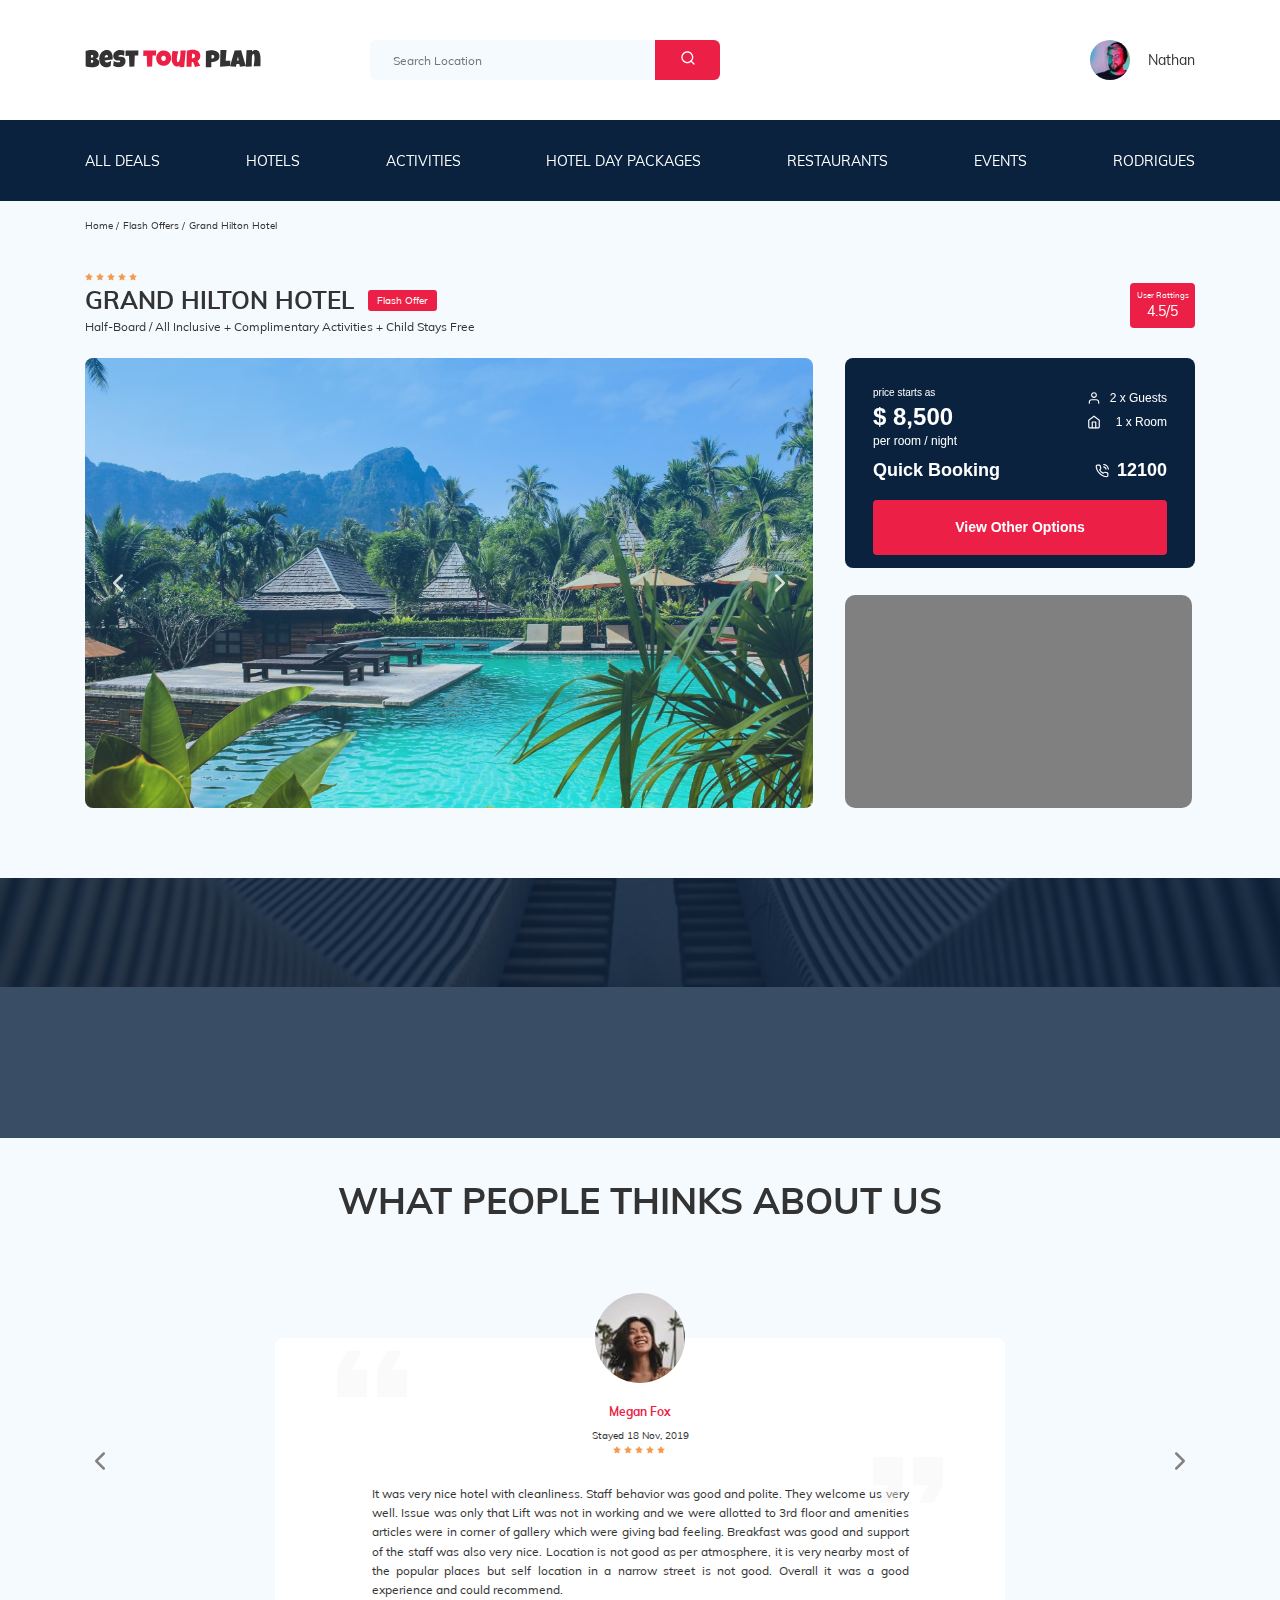
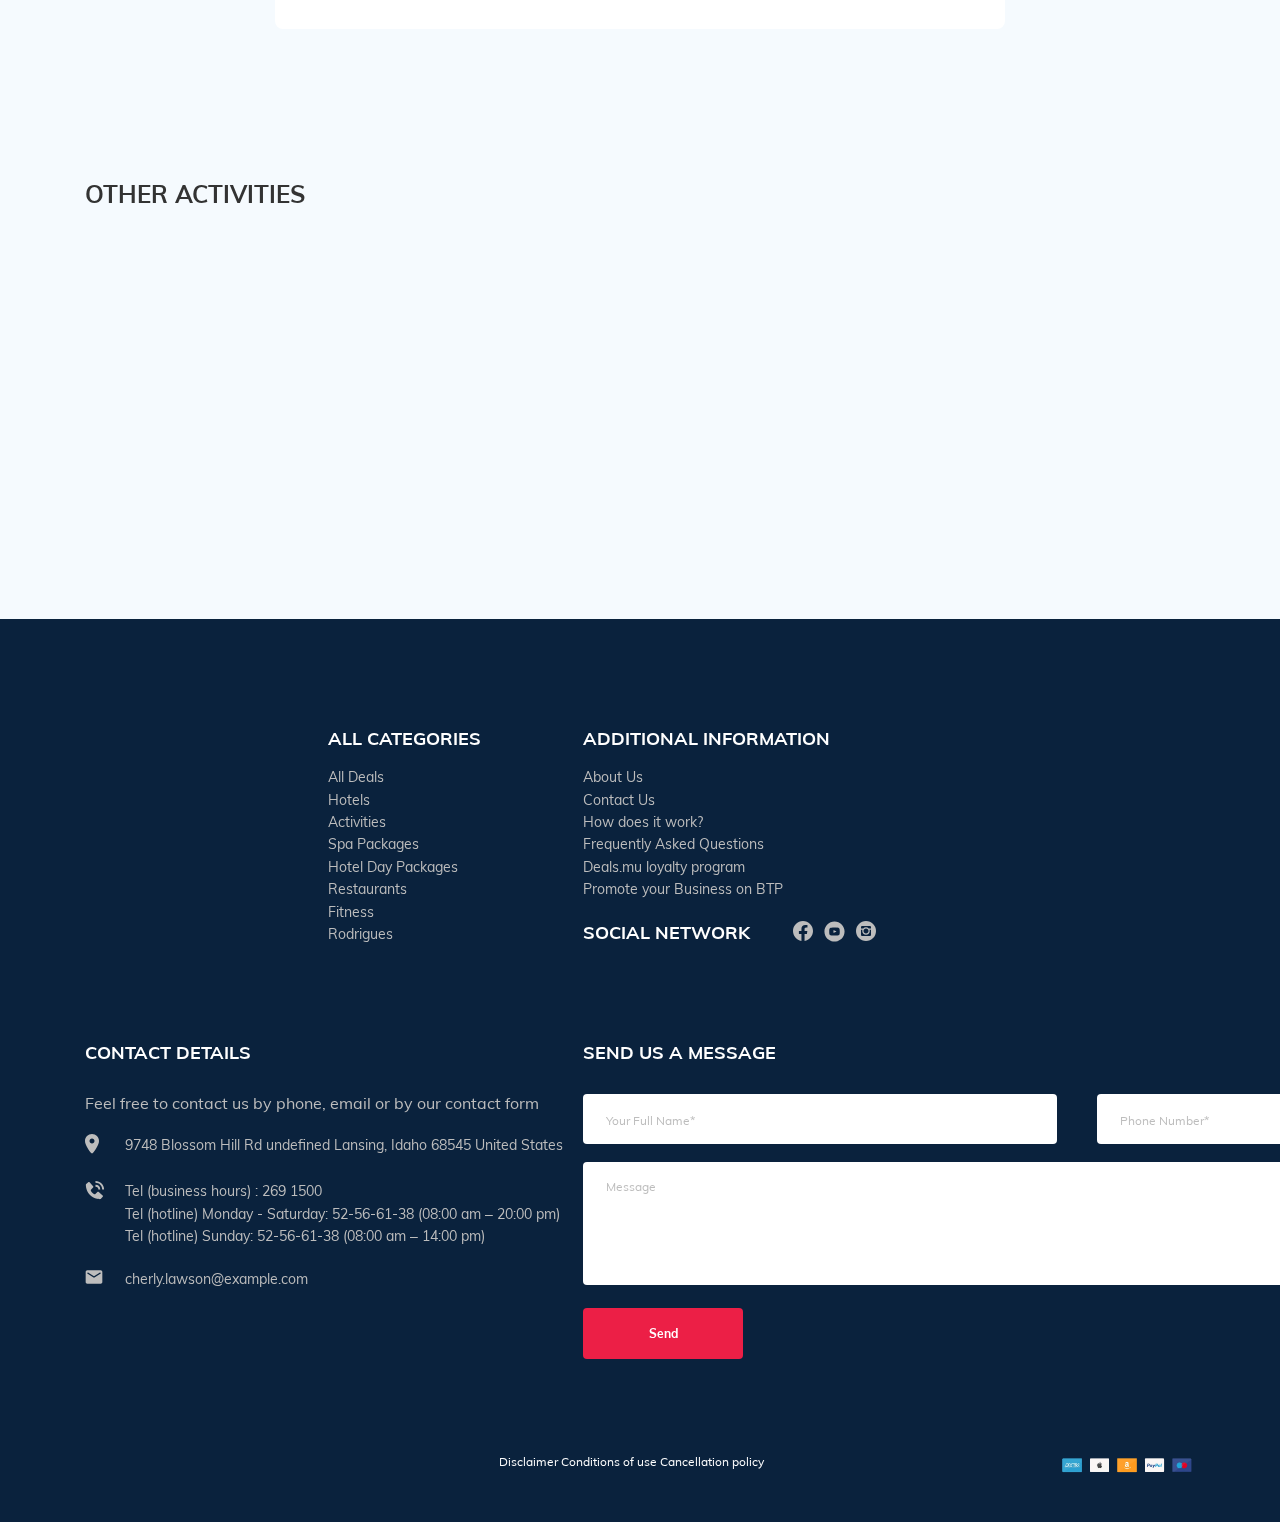
==== commit 9daed754: "create: animations" ====
--- a/index.html
+++ b/index.html
@@ -8,6 +8,7 @@
 		<link rel="icon" href="favicon.ico" type="image/x-icon" />
 		<link rel="preconnect" href="https://fonts.googleapis.com/css2?family=Nunito:wght@400;600;800&display=swap" />
 		<link rel="stylesheet" href="css/swiper-bundle.min.css" />
+		<link rel="stylesheet" href="css/aos.css" />
 		<link rel="stylesheet" href="css/slyle.css" />
 	</head>
 	<body>
@@ -103,15 +104,15 @@
 					<div class="hotel-info__text">
 						<div class="hotel-wrapper">
 							<div class="stars">
-								<img src="img/star.svg" alt="Icon: Star" class="image star" />
-								<img src="img/star.svg" alt="Icon: Star" class="image star" />
-								<img src="img/star.svg" alt="Icon: Star" class="image star" />
-								<img src="img/star.svg" alt="Icon: Star" class="image star" />
-								<img src="img/star.svg" alt="Icon: Star" class="image star" />
+								<img src="img/star.svg" alt="Icon: Star" class="image star" data-aos="fade-down" data-aos-duration="400" />
+								<img src="img/star.svg" alt="Icon: Star" class="image star" data-aos="fade-down" data-aos-duration="500" />
+								<img src="img/star.svg" alt="Icon: Star" class="image star" data-aos="fade-down" data-aos-duration="600" />
+								<img src="img/star.svg" alt="Icon: Star" class="image star" data-aos="fade-down" data-aos-duration="700" />
+								<img src="img/star.svg" alt="Icon: Star" class="image star" data-aos="fade-down" data-aos-duration="800" />
 							</div>
 							<!-- /.stars -->
 							<h1 class="hotel-name hotel-info__name">GRAND HILTON HOTEL</h1>
-							<span class="offer hotel-info__offer">Flash Offer</span>
+							<span class="offer hotel-info__offer" data-aos="fade-down">Flash Offer</span>
 						</div>
 						<!-- /.hotel-wrapper -->
 
@@ -213,12 +214,12 @@
 
 		<section class="newsletter parallax-window" data-depth="0.5" data-parallax="scroll" data-image-src="img/newsletter-bg.jpg">
 			<div class="newsletter-wrapper">
-				<h2 class="newsletter-title newsletter__title">
+				<h2 class="newsletter-title newsletter__title" data-aos="fade-right">
 					subscribe to our
 					<span class="newsletter-title__strong">Newsletter</span>
 				</h2>
 
-				<form action="php/send.php" method="POST" class="subscribe form newsletter__subscribe">
+				<form action="php/send.php" method="POST" class="subscribe form newsletter__subscribe" data-aos="fade-left">
 					<!-- <div class="newsletter__input-group"> -->
 					<input type="email" name="newsletter_email" class="subscribe__input" placeholder="Your email address" required />
 					<!-- </div> -->
@@ -325,21 +326,21 @@
 			<div class="container">
 				<h2 class="activities__title">Other activities</h2>
 				<div class="activities-wrapper">
-					<div class="card activities__card">
+					<div class="card activities__card" data-aos="fade-right" data-aos-duration="1000">
 						<img src="img/activity-1.jpg" alt="The curious corner of chamarel" class="image card__image" />
 						<h3 class="card__title">The curious corner of chamarel</h3>
 						<button class="card__button" data-toggle="modal" data-href="#thank-you-modal">Book Now</button>
 					</div>
 					<!-- /.card -->
 
-					<div class="card activities__card">
+					<div class="card activities__card" data-aos="fade-right" data-aos-duration="600">
 						<img src="img/activity-2.jpg" alt="Gymkhana club golf course" class="image card__image" />
 						<h3 class="card__title">Gymkhana club golf course</h3>
 						<button class="card__button" data-toggle="modal" data-href="#booking-modal">Book Now</button>
 					</div>
 					<!-- /.card -->
 
-					<div class="card activities__card">
+					<div class="card activities__card" data-aos="fade-left" data-aos-duration="600">
 						<img src="img/activity-3.jpg" alt="Tamarind falls hiking trip - full day" class="image card__image" />
 						<h3 class="card__title">
 							Tamarind falls hiking trip&#160;-&#160;full day
@@ -348,7 +349,7 @@
 					</div>
 					<!-- /.card -->
 
-					<div class="card activities__card">
+					<div class="card activities__card" data-aos="fade-left" data-aos-duration="1000">
 						<img
 							src="img/activity-4.jpg"
 							alt="The blue marine discovery
@@ -368,7 +369,7 @@
 		<footer class="footer">
 			<div class="container">
 				<div class="footer-wrapper">
-					<img class="image footer__logo" src="img/vertical-logo.svg" alt="Logo: Best Tour Plan" />
+					<img class="image footer__logo" src="img/vertical-logo.svg" alt="Logo: Best Tour Plan" data-aos="flip-left"" />
 
 					<div class="footer__list footer__categories">
 						<h3 class="footer__title">All categories</h3>
@@ -575,6 +576,7 @@
 
 		<script src="https://ajax.googleapis.com/ajax/libs/jquery/3.5.1/jquery.min.js"></script>
 		<script src="js/swiper-bundle.min.js"></script>
+		<script src="js/aos.js"></script>
 		<script src="js/parallax.min.js"></script>
 		<script src="js/jquery.validate.min.js"></script>
 		<script src="js/jquery.mask.min.js"></script>
--- a/css/slyle.css
+++ b/css/slyle.css
@@ -1,2 +1,2 @@
-@font-face{font-family:'Muli';src:url("../fonts/Muliregular.woff2") format("woff2"),url("../fonts/Muliregular.woff") format("woff");font-weight:400;font-style:normal;font-display:swap}@font-face{font-family:'Muli';src:url("../fonts/Mulibold.woff2") format("woff2"),url("../fonts/Mulibold.woff") format("woff");font-weight:700;font-style:normal;font-display:swap}*{-webkit-box-sizing:border-box;box-sizing:border-box}body{font-family:'Muli', sans-serif;color:#333;background-color:#f5fafe}.container{max-width:1110px;margin:auto}.image{max-width:100%;-o-object-fit:cover;object-fit:cover}.star{margin-right:3px}.input{background:#FFFFFF;border-radius:4px;border:none;padding:0 23px;height:50px}.input::-webkit-input-placeholder{color:#BDBDBD;font-size:12px}.input:-ms-input-placeholder{color:#BDBDBD;font-size:12px}.input::-ms-input-placeholder{color:#BDBDBD;font-size:12px}.input::placeholder{color:#BDBDBD;font-size:12px}.textarea{min-height:123px;background:#FFFFFF;border-radius:4px;padding:18px 23px;border:none;resize:none}.textarea::-webkit-input-placeholder{color:#BDBDBD;font-size:12px}.textarea:-ms-input-placeholder{color:#BDBDBD;font-size:12px}.textarea::-ms-input-placeholder{color:#BDBDBD;font-size:12px}.textarea::placeholder{color:#BDBDBD;font-size:12px}.button{min-width:160px;min-height:50px;padding:18px;font-style:normal;font-weight:bold;font-size:12px;line-height:15px;color:#fff;background-color:#EC1F46;border:none;border-radius:4px;cursor:pointer;outline:none}.form{display:-webkit-box;display:-ms-flexbox;display:flex;-webkit-box-align:center;-ms-flex-align:center;align-items:center;-webkit-box-pack:justify;-ms-flex-pack:justify;justify-content:space-between;-ms-flex-wrap:wrap;flex-wrap:wrap}.form__error{color:#EC1F46}.form__error[for=name],.form__error[for=phone],.form__error[for=email]{padding-top:3px;position:absolute;bottom:2px;left:2px;font-size:12px}.form-info{font-style:normal;font-weight:bold;font-size:12px;line-height:15px;color:#E0E0E0}/*! normalize.css v8.0.1 | MIT License | github.com/necolas/normalize.css */html{line-height:1.15;-webkit-text-size-adjust:100%}body{margin:0}main{display:block}h1{font-size:2em;margin:0.67em 0}hr{-webkit-box-sizing:content-box;box-sizing:content-box;height:0;overflow:visible}pre{font-family:monospace, monospace;font-size:1em}a{background-color:transparent}abbr[title]{border-bottom:none;text-decoration:underline;-webkit-text-decoration:underline dotted;text-decoration:underline dotted}b,strong{font-weight:bolder}code,kbd,samp{font-family:monospace, monospace;font-size:1em}small{font-size:80%}sub,sup{font-size:75%;line-height:0;position:relative;vertical-align:baseline}sub{bottom:-0.25em}sup{top:-0.5em}img{border-style:none}button,input,optgroup,select,textarea{font-family:inherit;font-size:100%;line-height:1.15;margin:0}button,input{overflow:visible}button,select{text-transform:none}button,[type="button"],[type="reset"],[type="submit"]{-webkit-appearance:button}button::-moz-focus-inner,[type="button"]::-moz-focus-inner,[type="reset"]::-moz-focus-inner,[type="submit"]::-moz-focus-inner{border-style:none;padding:0}button:-moz-focusring,[type="button"]:-moz-focusring,[type="reset"]:-moz-focusring,[type="submit"]:-moz-focusring{outline:1px dotted ButtonText}fieldset{padding:0.35em 0.75em 0.625em}legend{-webkit-box-sizing:border-box;box-sizing:border-box;color:inherit;display:table;max-width:100%;padding:0;white-space:normal}progress{vertical-align:baseline}textarea{overflow:auto}[type="checkbox"],[type="radio"]{-webkit-box-sizing:border-box;box-sizing:border-box;padding:0}[type="number"]::-webkit-inner-spin-button,[type="number"]::-webkit-outer-spin-button{height:auto}[type="search"]{-webkit-appearance:textfield;outline-offset:-2px}[type="search"]::-webkit-search-decoration{-webkit-appearance:none}::-webkit-file-upload-button{-webkit-appearance:button;font:inherit}details{display:block}summary{display:list-item}template{display:none}[hidden]{display:none}.navbar{background-color:#ffffff}.navbar-top{display:-webkit-box;display:-ms-flexbox;display:flex;-webkit-box-align:center;-ms-flex-align:center;align-items:center;-webkit-box-pack:justify;-ms-flex-pack:justify;justify-content:space-between;padding:40px 0px}.navbar-top__menu-button{display:none}.navbar__search{margin-right:auto;margin-left:108px}.navbar-menu{background:#0A223D}.navbar-menu__navigation{margin:0;padding:31px 0px;list-style-type:none;display:-webkit-box;display:-ms-flexbox;display:flex;-webkit-box-align:center;-ms-flex-align:center;align-items:center;-webkit-box-pack:justify;-ms-flex-pack:justify;justify-content:space-between;color:#fff}.navbar-menu__link{color:#fff;text-decoration:none;text-transform:uppercase;font-size:14px;line-height:18px}.navbar-menu__item_mob_visible{display:none;width:80%}.logo{width:177px}.search{display:-webkit-box;display:-ms-flexbox;display:flex;position:relative;overflow:hidden;border-radius:6px;height:40px}.search__input{width:100%;height:100%;padding-left:23px;padding-right:75px;background-color:#f5fafe;border:none;font-size:12px;line-height:15px;color:#333}.search__button{position:absolute;top:0;right:0;height:100%;width:65px;border:none;background-color:#EC1F46}.user{display:-webkit-box;display:-ms-flexbox;display:flex;-webkit-box-align:center;-ms-flex-align:center;align-items:center;text-decoration:none}.user__avatar{width:40px;height:40px;border-radius:50%}.user__name{margin-left:18px;font-size:14px;line-height:18px;color:#333}.menu-button{outline:none;border:none}.menu-button:focus{outline:none}.breadcrumb-list{list-style:none;display:-webkit-box;display:-ms-flexbox;display:flex;-webkit-box-align:center;-ms-flex-align:center;align-items:center;padding:18px 0px;margin:0}.breadcrumb-list__item{font-size:10px;line-height:13px}.breadcrumb-list__item:not(:last-child)::after{content:'/';margin-right:4px}.breadcrumb-list__link{text-decoration:none;color:inherit}.hotel{padding:23px 0 70px 0}.hotel-info{display:-webkit-box;display:-ms-flexbox;display:flex;-webkit-box-align:center;-ms-flex-align:center;align-items:center;-webkit-box-pack:justify;-ms-flex-pack:justify;justify-content:space-between;padding-bottom:20px}.hotel-info__offer{margin-left:14px;margin-top:4px}.hotel-info__name{margin-top:4px;margin-bottom:0}.hotel-info__description{margin:4px 0}.hotel-name{font-size:24px;line-height:30px}.hotel-wrapper{display:-webkit-box;display:-ms-flexbox;display:flex;-ms-flex-wrap:wrap;flex-wrap:wrap;-webkit-box-align:center;-ms-flex-align:center;align-items:center}.hotel-description{font-size:12px;line-height:15px}.hotel-grid{display:-webkit-box;display:-ms-flexbox;display:flex;-webkit-box-pack:justify;-ms-flex-pack:justify;justify-content:space-between}.hotel-grid__slider{width:728px;height:450px}.hotel-about{display:-webkit-box;display:-ms-flexbox;display:flex;-webkit-box-orient:vertical;-webkit-box-direction:normal;-ms-flex-direction:column;flex-direction:column;-webkit-box-pack:justify;-ms-flex-pack:justify;justify-content:space-between}.hotel-slider{width:100%;height:100%;position:relative;border-radius:8px}.hotel-slider__item{display:-webkit-box;display:-ms-flexbox;display:flex;-webkit-box-pack:center;-ms-flex-pack:center;justify-content:center;-webkit-box-align:center;-ms-flex-align:center;align-items:center}.hotel-slider__item::after{content:'';position:absolute;width:100%;height:100%;top:0;bottom:0;right:0;left:0;z-index:10;background:-webkit-gradient(linear, left top, left bottom, from(rgba(0,122,223,0.48)), to(rgba(255,255,255,0.128)));background:linear-gradient(180deg, rgba(0,122,223,0.48) 0%, rgba(255,255,255,0.128) 100%)}.hotel-slider__image{height:100%;width:100%}.hotel-slider__button{position:absolute;top:50%;-webkit-transform:translateY(-50%);transform:translateY(-50%);z-index:20;background:transparent;width:30px;height:30px;border:none;outline:none;cursor:pointer;background-repeat:no-repeat;background-position:center;background-size:10px}.hotel-slider__button_prev{left:18px;background-image:url("../img/arrow-prev.svg")}.hotel-slider__button_next{right:18px;background-image:url("../img/arrow-next.svg")}.stars{-ms-flex-preferred-size:100%;flex-basis:100%;display:-webkit-box;display:-ms-flexbox;display:flex}.offer{font-size:10px;line-height:13px;padding:4px 9px;background:#EC1F46;border-radius:3px;color:#fff}.rating{max-width:65px;min-height:45px;text-align:center;color:#fff;background:#EC1F46;border-radius:4px}.rating__text{font-size:8px;line-height:10px}.rating__counter{font-size:14px;line-height:18px}.booking{background:#0A223D;color:#fff;font-family:'Nunito', sans-serif;border-radius:8px;width:350px;height:210px;padding:28px}.booking__info{display:-webkit-box;display:-ms-flexbox;display:flex;-webkit-box-pack:justify;-ms-flex-pack:justify;justify-content:space-between;margin-bottom:9px}.booking__price{display:-webkit-box;display:-ms-flexbox;display:flex;-webkit-box-orient:vertical;-webkit-box-direction:normal;-ms-flex-direction:column;flex-direction:column}.booking__start{font-weight:normal;font-size:10px;line-height:14px}.booking__pricetag{font-weight:800;font-size:24px;line-height:33px}.booking__per-room{font-weight:normal;font-size:12px;line-height:16px}.booking__room{margin-top:4px}.booking__text{display:-webkit-box;display:-ms-flexbox;display:flex;-webkit-box-align:center;-ms-flex-align:center;align-items:center;-webkit-box-pack:justify;-ms-flex-pack:justify;justify-content:space-between;margin-bottom:8px;font-weight:normal;font-size:12px;line-height:16px}.booking__description{margin-left:9px}.booking__call-center{display:-webkit-box;display:-ms-flexbox;display:flex;-webkit-box-align:center;-ms-flex-align:center;align-items:center;-webkit-box-pack:justify;-ms-flex-pack:justify;justify-content:space-between;margin-bottom:17px}.booking__heading{font-weight:600;font-size:18px;line-height:25px}.booking__number{display:-webkit-box;display:-ms-flexbox;display:flex;-webkit-box-align:center;-ms-flex-align:center;align-items:center;-webkit-box-pack:justify;-ms-flex-pack:justify;justify-content:space-between;color:inherit;text-decoration:none;font-weight:600;font-size:18px;line-height:25px}.booking__phone{margin-left:8px}.booking__button{width:100%;min-height:45px;font-weight:600;font-size:14px;line-height:19px;background:#EC1F46;color:#fff;border-radius:4px;border:none;cursor:pointer}.map{width:347px;height:213px;background:gray;border-radius:10px;overflow:hidden}.map__frame{width:100%;height:213px;frameborder:0;border:0;allowfullscreen:"";aria-hidden:"false"}.parallax-window{height:260px;background:transparent}.newsletter{display:-webkit-box;display:-ms-flexbox;display:flex;height:260px;-webkit-box-align:center;-ms-flex-align:center;align-items:center;-webkit-box-pack:center;-ms-flex-pack:center;justify-content:center;position:relative;padding:98px 0 87px 0;background-repeat:no-repeat;background-size:cover;background-position:center}.newsletter:before{position:absolute;content:'';top:0;bottom:0;right:0;left:0;width:100%;height:100%;background-color:rgba(10,34,61,0.8)}.newsletter-wrapper{position:relative;display:-webkit-box;display:-ms-flexbox;display:flex;-webkit-box-align:center;-ms-flex-align:center;align-items:center;-webkit-box-pack:justify;-ms-flex-pack:justify;justify-content:space-between;width:731px;margin:354 auto}.newsletter-title{color:#fff;font-style:normal;font-weight:300;font-size:24px;line-height:30px}.newsletter-title__strong{display:block;font-size:36px;line-height:45px;text-transform:uppercase}.newsletter .subscribe{position:relative;width:350px;height:55px}.newsletter .subscribe__input{position:absolute;width:100%;height:100%;border:none;padding-left:33px;padding-right:75px;font-style:normal;font-weight:300;font-size:14px;line-height:18px;border-radius:4px;overflow:hidden}.newsletter .subscribe__input::-webkit-input-placeholder{color:#BDBDBD}.newsletter .subscribe__input:-ms-input-placeholder{color:#BDBDBD}.newsletter .subscribe__input::-ms-input-placeholder{color:#BDBDBD}.newsletter .subscribe__input::placeholder{color:#BDBDBD}.newsletter .subscribe__button{position:absolute;min-width:65px;top:0;right:0;height:100%;border:none;background-color:#EC1F46;color:#fff;font-weight:bold;font-size:12px;line-height:15px;cursor:pointer;overflow:hidden;border-top-right-radius:4px;border-bottom-right-radius:4px}.form__error[for=newsletter_email]{position:absolute;top:57px;left:2px;font-size:12px;color:#EC1F46}.reviews{padding:40px 0 70px 0}.reviews__title{display:block;max-width:100%;font-style:normal;font-weight:bold;font-size:36px;line-height:45px;text-align:center;text-transform:uppercase;margin:0px auto 70px}.reviews-slider__item{position:relative;display:-webkit-box;display:-ms-flexbox;display:flex;-webkit-box-orient:vertical;-webkit-box-direction:normal;-ms-flex-direction:column;flex-direction:column;-webkit-box-align:center;-ms-flex-align:center;align-items:center;width:730px;margin:45px auto 0;background-color:white;border-radius:8px;padding:0 62px 30px}.reviews-slider__item::before{position:absolute;top:12px;left:62px;content:'';width:70px;height:47px;background-image:url(../img/quote-left.svg);background-repeat:no-repeat}.reviews-slider__item::after{position:absolute;top:118px;right:62px;content:'';width:70px;height:47px;background-image:url(../img/quote-right.svg);background-repeat:no-repeat}.reviews-slider__button{position:absolute;top:50%;-webkit-transform:translateY(-50%);transform:translateY(-50%);width:30px;height:30px;background-repeat:no-repeat;background-size:10px;background-position:center;border:none;background-color:transparent;outline:none;z-index:99;cursor:pointer}.reviews-slider__button_prev{background-image:url(../img/gray-arrow-left.svg);left:0}.reviews-slider__button_next{background-image:url(../img/gray-arrow-right.svg);right:0}.reviews-slider__profile{display:-webkit-box;display:-ms-flexbox;display:flex;-webkit-box-orient:vertical;-webkit-box-direction:normal;-ms-flex-direction:column;flex-direction:column;-webkit-box-align:center;-ms-flex-align:center;align-items:center;margin:-45px 0 30px 0}.reviews-slider__avatar{width:90px;height:90px;border-radius:50%;margin-bottom:9px}.reviews-slider__username{font-style:normal;font-weight:bold;font-size:12px;line-height:15px;color:#EC1F46;margin-bottom:10px}.reviews-slider__date{font-style:normal;font-weight:normal;font-size:10px;line-height:13px;margin-bottom:4px}.reviews-slider__rating{display:-webkit-box;display:-ms-flexbox;display:flex;-webkit-box-align:center;-ms-flex-align:center;align-items:center}.reviews-slider__text{max-width:537px;font-weight:normal;font-size:12px;line-height:160%;text-align:justify;color:#333333;margin:auto}.activities{padding:60px 0 98px 0}.activities__title{font-style:normal;font-weight:bold;font-size:24px;line-height:30px;text-transform:uppercase;margin-bottom:57px}.activities-wrapper{display:-webkit-box;display:-ms-flexbox;display:flex;-webkit-box-pack:justify;-ms-flex-pack:justify;justify-content:space-between}.card{position:relative;display:-webkit-box;display:-ms-flexbox;display:flex;-webkit-box-orient:vertical;-webkit-box-direction:normal;-ms-flex-direction:column;flex-direction:column;-webkit-box-align:start;-ms-flex-align:start;align-items:flex-start;width:255px;height:255px;padding:24px 26px;border-radius:6px;overflow:hidden}.card::before{content:'';position:absolute;left:0;right:0;bottom:0;top:0;background:linear-gradient(179.83deg, rgba(196,196,196,0) 35.34%, #0A223D 99.85%);z-index:-1}.card__image{position:absolute;width:100%;height:100%;left:0;right:0;bottom:0;top:0;z-index:-2}.card__title{display:inline-block;max-width:200px;margin-top:auto;margin-bottom:18px;color:#fff;font-style:normal;font-weight:bold;font-size:16px;line-height:20px}.card__button{padding:7px 22px;font-family:Nunito;font-style:normal;font-weight:600;font-size:12px;line-height:16px;color:#fff;background-color:#EC1F46;border:none;border-radius:4px;cursor:pointer}.footer{background-color:#0A223D;color:#fff;padding-top:108px;padding-bottom:46px}.footer-wrapper{display:-ms-grid;display:grid;-ms-grid-columns:(minmax(max-content, 1fr))[4];grid-template-columns:repeat(4, minmax(-webkit-max-content, 1fr));grid-template-columns:repeat(4, minmax(max-content, 1fr));grid-gap:20px;grid-auto-rows:minmax(40px, -webkit-min-content);grid-auto-rows:minmax(40px, min-content);-webkit-box-align:start;-ms-flex-align:start;align-items:start}.footer__title{margin:0 0 16px 0;font-style:normal;font-weight:bold;font-size:18px;line-height:23px;text-transform:uppercase}.footer__title_inline{margin:0 43px 0 0}.footer__title_mb-30{margin-bottom:30px}.footer__legal{-ms-grid-column-align:end;justify-self:end}.footer__logo{width:166px;-ms-flex-item-align:center;-ms-grid-row-align:center;align-self:center;-ms-grid-row:1;-ms-grid-row-span:2;grid-row:1/3}.footer__categories{-ms-grid-row:1;-ms-grid-row-span:3;grid-row:1/4}.footer__social-links{display:-webkit-box;display:-ms-flexbox;display:flex;-webkit-box-align:center;-ms-flex-align:center;align-items:center;-webkit-box-pack:justify;-ms-flex-pack:justify;justify-content:space-between;min-width:83px}.footer__social-network{display:-webkit-box;display:-ms-flexbox;display:flex;-webkit-box-align:start;-ms-flex-align:start;align-items:start;-ms-grid-row:2;-ms-grid-row-span:2;grid-row:2/4;grid-column:span 2}.footer__contact-details{grid-column:span 2}.footer__contact-form{grid-column:span 2}.footer__ul{padding:0;margin:0;list-style:none}.footer__item{display:-webkit-box;display:-ms-flexbox;display:flex;-webkit-box-align:start;-ms-flex-align:start;align-items:flex-start;font-style:normal;font-weight:normal;font-size:14px;line-height:160%;color:#BDBDBD}.footer__item_mb-20{margin-bottom:20px}.footer__icon{margin-right:20px}.footer__icon-wrapper{min-width:40px}.footer__text{color:#BDBDBD;margin-bottom:22px}.footer__link{text-decoration:none;color:inherit}.footer__input{width:100%}.footer__input-group{padding-bottom:18px;-ms-flex-preferred-size:48%;flex-basis:48%;position:relative}.footer__input::-webkit-input-placeholder{color:#BDBDBD;font-size:12px}.footer__input:-ms-input-placeholder{color:#BDBDBD;font-size:12px}.footer__input::-ms-input-placeholder{color:#BDBDBD;font-size:12px}.footer__input::placeholder{color:#BDBDBD;font-size:12px}.footer__textarea{-ms-flex-preferred-size:100%;flex-basis:100%;margin-bottom:23px}.footer__textarea::-webkit-input-placeholder{color:#BDBDBD;font-size:12px}.footer__textarea:-ms-input-placeholder{color:#BDBDBD;font-size:12px}.footer__textarea::-ms-input-placeholder{color:#BDBDBD;font-size:12px}.footer__textarea::placeholder{color:#BDBDBD;font-size:12px}.footer__info{display:-webkit-box;display:-ms-flexbox;display:flex;-webkit-box-pack:end;-ms-flex-pack:end;justify-content:flex-end;margin-top:95px}.info-wrapper{display:-webkit-box;display:-ms-flexbox;display:flex;-webkit-box-pack:justify;-ms-flex-pack:justify;justify-content:space-between;width:696px}.info__text{font-style:normal;font-weight:normal;font-size:12px;line-height:15px;color:#fff}.info__cards{width:136px;height:22px}.modal__overlay{position:fixed;top:0;bottom:0;left:0;right:0;background-color:#008fdf63;z-index:100;visibility:hidden;opacity:0;-webkit-transition:opacity 0.5s;transition:opacity 0.5s}.modal__overlay_visible{visibility:visible;opacity:1}.modal__dialog{position:fixed;max-width:478px;max-height:100%;left:50%;top:50%;-webkit-transform:translate(-50%, -50%);transform:translate(-50%, -50%);padding:33px 88px;background-color:#0A223D;color:#fff;border-radius:8px;z-index:101;visibility:hidden;opacity:0;-webkit-transition:opacity 0.5s;transition:opacity 0.5s}.modal__dialog_visible{visibility:visible;opacity:1}.modal__close{position:absolute;right:18px;top:17px;text-decoration:none;cursor:pointer;overflow:hidden}.modal__title{margin:0 0 15px 0;font-style:normal;font-weight:bold;font-size:18px;line-height:23px;text-transform:uppercase;text-align:center}.modal__input{width:100%;margin-bottom:15px}.modal__input-group{position:relative;width:100%}.modal__textarea{width:100%}.modal__button{margin-top:15px}@media (max-width: 1200px){.container{max-width:960px}.hotel-grid__slider{width:590px}.card{width:230px;height:230px}.footer__input-group{-ms-flex-preferred-size:100%;flex-basis:100%}}@media (max-width: 992px){.container{max-width:700px}.logo{width:132px}.navbar__search{margin-left:auto}.navbar-top{padding:30px 0px}.navbar-menu__navigation{padding:22px 0px}.navbar-menu__link{font-size:12px;line-height:15px}.hotel-grid{-webkit-box-orient:vertical;-webkit-box-direction:normal;-ms-flex-direction:column;flex-direction:column}.hotel-grid__slider{margin-bottom:30px;width:100%;height:450px}.hotel-about{-webkit-box-orient:horizontal;-webkit-box-direction:normal;-ms-flex-direction:row;flex-direction:row}.booking{width:48.5%}.map{width:48.5%}.newsletter{padding:92px 0 93px 0}.newsletter-wrapper{max-width:700px;margin:34 auto}.reviews{padding-bottom:60px}.reviews__title{margin-bottom:50px;font-size:30px;line-height:38px}.reviews-slider__item{max-width:580px}.activities{padding-top:60px;padding-bottom:70px}.activities__title{max-width:700px;margin-top:0px;margin-bottom:57px}.activities-wrapper{max-width:700px;-ms-flex-wrap:wrap;flex-wrap:wrap;margin:0 auto}.activities__card{margin-bottom:20px}.card{width:339px;height:255px}.footer-wrapper{-ms-grid-columns:1fr 0.5fr 1.5fr 1fr 1fr 1fr;grid-template-columns:1fr 0.5fr 1.5fr 1fr 1fr 1fr;grid-row-gap:38px}.footer__input-group{-ms-flex-preferred-size:48%;flex-basis:48%}.footer__logo{width:104px;height:120px;-ms-grid-row:1;-ms-grid-row-span:1;grid-row:1/2;grid-column:span 2}.footer__social-network{-ms-grid-column-align:center;justify-self:center;-ms-grid-row:1;-ms-grid-row-span:1;grid-row:1/2;grid-column:span 3;-ms-flex-item-align:center;-ms-grid-row-align:center;align-self:center}.footer__categories{-ms-grid-row:2;-ms-grid-row-span:1;grid-row:2/3;grid-column:span 2}.footer__additional{-ms-grid-column-align:center;justify-self:center;grid-column:span 2}.footer__legal{-ms-grid-column-align:center;justify-self:center;grid-column:span 2}.footer__contact-details{grid-column:span 5;-ms-grid-row:3;grid-row:3}.footer__contact-form{grid-column:span 5;-ms-grid-row:4;grid-row:4}.footer__info{margin-top:63px}.modal__dialog{padding:33px 48px}}@media (max-width: 768px){body{padding-top:78px}.container{max-width:690px;width:92%}.navbar_mob-fixed{position:fixed;left:0;right:0;top:0;z-index:99}.navbar__search_mob_hidden,.navbar__user_mob_hidden{display:none}.navbar__search_mob_visible,.navbar__user_mob_visible{display:-webkit-box;display:-ms-flexbox;display:flex}.navbar__user{-webkit-box-orient:vertical;-webkit-box-direction:normal;-ms-flex-direction:column;flex-direction:column;-webkit-box-pack:center;-ms-flex-pack:center;justify-content:center}.navbar-menu{display:none;position:fixed;left:0;right:0;top:78px;bottom:0;padding-top:30px}.navbar-menu__navigation{-webkit-box-orient:vertical;-webkit-box-direction:normal;-ms-flex-direction:column;flex-direction:column}.navbar-menu__item{margin-bottom:20px}.navbar-menu__item_mob_visible{display:block;margin-bottom:39px}.navbar-menu_visible{display:block}.navbar-top__menu-button{display:-webkit-box;display:-ms-flexbox;display:flex;padding:0;margin:0;width:16px;height:11px;border:none;background:none;cursor:pointer;outline:none}.navbar-top__menu-button:focus{outline:none}.navbar-top__menu__image{width:16px;height:11px}.user__name_light{color:#fff;margin-left:0px;margin-top:10px;margin-bottom:7px}.stars{-ms-flex-preferred-size:inherit;flex-basis:inherit}.hotel-name{-ms-flex-preferred-size:100%;flex-basis:100%}.hotel-wrapper{-webkit-box-pack:justify;-ms-flex-pack:justify;justify-content:space-between}.hotel-info__text{width:100%}.hotel-info__name{margin-top:10px}.hotel-info__rating{display:none}.hotel-info__offer{-webkit-box-ordinal-group:0;-ms-flex-order:-1;order:-1;margin-left:0}.hotel-grid__slider{height:350px}.newsletter{padding:76px 0 83px 0}.newsletter__title{margin-bottom:37px}.newsletter-wrapper{-webkit-box-orient:vertical;-webkit-box-direction:normal;-ms-flex-direction:column;flex-direction:column;-webkit-box-align:start;-ms-flex-align:start;align-items:flex-start;margin:20px auto;max-width:570px;width:92%}.newsletter-title{font-size:20px;line-height:25px}.newsletter-title__strong{font-size:30px;line-height:38px}.reviews{padding-bottom:50px}.reviews__title{width:100%;margin-bottom:42px;font-size:18px;line-height:23px}.reviews-slider__item{padding:0 30px 30px;width:100%}.reviews-slider__item:before,.reviews-slider__item:after{display:none}.reviews-slider__button{top:30px;-webkit-transform:translate(-50%, 0);transform:translate(-50%, 0)}.reviews-slider__button_prev{left:50%;margin-left:-65px;-webkit-transform:translate(-50%, 0);transform:translate(-50%, 0)}.reviews-slider__button_next{right:50%;margin-right:-65px;-webkit-transform:translate(50%, 0);transform:translate(50%, 0)}.activities{padding-top:40px;padding-bottom:60px}.card{width:48%;height:255px}.footer__input-group{-ms-flex-preferred-size:100%;flex-basis:100%}.modal__dialog{padding:33px 28px}}@media (max-width: 700px){.footer{padding-top:69px;padding-bottom:21px}.footer-wrapper{-ms-grid-columns:1fr;grid-template-columns:1fr;grid-gap:20px}.footer__title{margin-top:10px;font-size:18px}.footer__title_inline{-ms-flex-preferred-size:100%;flex-basis:100%;margin-bottom:20px;margin-top:10px}.footer__title_mb-30{margin-bottom:15px}.footer__form-info{-ms-flex-preferred-size:100%;flex-basis:100%;margin-bottom:15px}.footer__logo{width:104px;height:120px;-ms-grid-row:1;grid-row:1;-ms-grid-column:1;grid-column:1}.footer__social-network{-ms-grid-column-align:start;justify-self:start;-ms-flex-wrap:wrap;flex-wrap:wrap;-ms-grid-row:2;grid-row:2;-ms-grid-column:1;grid-column:1;-ms-flex-item-align:center;-ms-grid-row-align:center;align-self:center}.footer__additional{-ms-grid-column-align:start;justify-self:start;-ms-grid-row:3;grid-row:3;-ms-grid-column:1;grid-column:1}.footer__categories{-ms-grid-row:4;grid-row:4;-ms-grid-column:1;grid-column:1}.footer__legal{-ms-grid-column-align:start;justify-self:start;-ms-grid-row:5;grid-row:5;-ms-grid-column:1;grid-column:1}.footer__contact-details{margin-top:10px;-ms-grid-row:6;grid-row:6;-ms-grid-column:1;grid-column:1}.footer__contact-form{-ms-grid-row:7;grid-row:7;-ms-grid-column:1;grid-column:1}.footer__button{-webkit-box-ordinal-group:2;-ms-flex-order:1;order:1}.footer__info{margin-top:30px}.footer .info-wrapper{-webkit-box-orient:vertical;-webkit-box-direction:normal;-ms-flex-direction:column;flex-direction:column}.footer .info__text{margin-bottom:10px}.modal__button{-webkit-box-ordinal-group:2;-ms-flex-order:1;order:1}.modal__form-info{-ms-flex-preferred-size:100%;flex-basis:100%;margin-bottom:15px}}@media (max-width: 576px){.logo{width:99px}.hotel-about{-webkit-box-orient:vertical;-webkit-box-direction:normal;-ms-flex-direction:column;flex-direction:column}.hotel-grid__slider{height:250px;margin-bottom:20px}.booking{width:100%}.map{width:100%;margin-top:20px}.newsletter{height:319px}.newsletter-title__strong{font-size:30px;line-height:38px}.subscribe{max-width:100%;border:blue 5px}.reviews__title{max-width:250px}.activities__title{font-size:18px;line-height:23px;margin-top:0px;margin-bottom:40px}.card{width:100%}.modal__dialog{width:90%}.modal__title{font-size:16px}.modal__button{width:100%}}@media (max-width: 400px){.hotel-grid__slider{height:210px}.booking{width:100%;height:210px}.map{width:100%;height:210px}}@media (max-height: 583px){.navbar-menu_visible{overflow-y:scroll}}@media (max-height: 422px){.modal__dialog{overflow-y:scroll}}
+@font-face{font-family:'Muli';src:url("../fonts/Muliregular.woff2") format("woff2"),url("../fonts/Muliregular.woff") format("woff");font-weight:400;font-style:normal;font-display:swap}@font-face{font-family:'Muli';src:url("../fonts/Mulibold.woff2") format("woff2"),url("../fonts/Mulibold.woff") format("woff");font-weight:700;font-style:normal;font-display:swap}*{-webkit-box-sizing:border-box;box-sizing:border-box}body{font-family:'Muli', sans-serif;color:#333;background-color:#f5fafe}.container{max-width:1110px;margin:auto}.image{max-width:100%;-o-object-fit:cover;object-fit:cover}.star{margin-right:3px}.input{background:#FFFFFF;border-radius:4px;border:none;padding:0 23px;height:50px}.input::-webkit-input-placeholder{color:#BDBDBD;font-size:12px}.input:-ms-input-placeholder{color:#BDBDBD;font-size:12px}.input::-ms-input-placeholder{color:#BDBDBD;font-size:12px}.input::placeholder{color:#BDBDBD;font-size:12px}.textarea{min-height:123px;background:#FFFFFF;border-radius:4px;padding:18px 23px;border:none;resize:none}.textarea::-webkit-input-placeholder{color:#BDBDBD;font-size:12px}.textarea:-ms-input-placeholder{color:#BDBDBD;font-size:12px}.textarea::-ms-input-placeholder{color:#BDBDBD;font-size:12px}.textarea::placeholder{color:#BDBDBD;font-size:12px}.button{min-width:160px;min-height:50px;padding:18px;font-style:normal;font-weight:bold;font-size:12px;line-height:15px;color:#fff;background-color:#EC1F46;border:none;border-radius:4px;cursor:pointer;outline:none}.form{display:-webkit-box;display:-ms-flexbox;display:flex;-webkit-box-align:center;-ms-flex-align:center;align-items:center;-webkit-box-pack:justify;-ms-flex-pack:justify;justify-content:space-between;-ms-flex-wrap:wrap;flex-wrap:wrap}.form__error{color:#EC1F46}.form__error[for=name],.form__error[for=phone],.form__error[for=email]{padding-top:3px;position:absolute;bottom:2px;left:2px;font-size:12px}.form-info{font-style:normal;font-weight:bold;font-size:12px;line-height:15px;color:#E0E0E0}/*! normalize.css v8.0.1 | MIT License | github.com/necolas/normalize.css */html{line-height:1.15;-webkit-text-size-adjust:100%}body{margin:0}main{display:block}h1{font-size:2em;margin:0.67em 0}hr{-webkit-box-sizing:content-box;box-sizing:content-box;height:0;overflow:visible}pre{font-family:monospace, monospace;font-size:1em}a{background-color:transparent}abbr[title]{border-bottom:none;text-decoration:underline;-webkit-text-decoration:underline dotted;text-decoration:underline dotted}b,strong{font-weight:bolder}code,kbd,samp{font-family:monospace, monospace;font-size:1em}small{font-size:80%}sub,sup{font-size:75%;line-height:0;position:relative;vertical-align:baseline}sub{bottom:-0.25em}sup{top:-0.5em}img{border-style:none}button,input,optgroup,select,textarea{font-family:inherit;font-size:100%;line-height:1.15;margin:0}button,input{overflow:visible}button,select{text-transform:none}button,[type="button"],[type="reset"],[type="submit"]{-webkit-appearance:button}button::-moz-focus-inner,[type="button"]::-moz-focus-inner,[type="reset"]::-moz-focus-inner,[type="submit"]::-moz-focus-inner{border-style:none;padding:0}button:-moz-focusring,[type="button"]:-moz-focusring,[type="reset"]:-moz-focusring,[type="submit"]:-moz-focusring{outline:1px dotted ButtonText}fieldset{padding:0.35em 0.75em 0.625em}legend{-webkit-box-sizing:border-box;box-sizing:border-box;color:inherit;display:table;max-width:100%;padding:0;white-space:normal}progress{vertical-align:baseline}textarea{overflow:auto}[type="checkbox"],[type="radio"]{-webkit-box-sizing:border-box;box-sizing:border-box;padding:0}[type="number"]::-webkit-inner-spin-button,[type="number"]::-webkit-outer-spin-button{height:auto}[type="search"]{-webkit-appearance:textfield;outline-offset:-2px}[type="search"]::-webkit-search-decoration{-webkit-appearance:none}::-webkit-file-upload-button{-webkit-appearance:button;font:inherit}details{display:block}summary{display:list-item}template{display:none}[hidden]{display:none}.navbar{background-color:#ffffff}.navbar-top{display:-webkit-box;display:-ms-flexbox;display:flex;-webkit-box-align:center;-ms-flex-align:center;align-items:center;-webkit-box-pack:justify;-ms-flex-pack:justify;justify-content:space-between;padding:40px 0px}.navbar-top__menu-button{display:none}.navbar__search{margin-right:auto;margin-left:108px}.navbar-menu{background:#0A223D}.navbar-menu__navigation{margin:0;padding:31px 0px;list-style-type:none;display:-webkit-box;display:-ms-flexbox;display:flex;-webkit-box-align:center;-ms-flex-align:center;align-items:center;-webkit-box-pack:justify;-ms-flex-pack:justify;justify-content:space-between;color:#fff}.navbar-menu__link{color:#fff;text-decoration:none;text-transform:uppercase;font-size:14px;line-height:18px}.navbar-menu__item_mob_visible{display:none;width:80%}.logo{width:177px}.search{display:-webkit-box;display:-ms-flexbox;display:flex;min-width:350px;position:relative;overflow:hidden;border-radius:6px;height:40px}.search__input{width:100%;height:100%;padding-left:23px;padding-right:75px;background-color:#f5fafe;border:none;font-size:12px;line-height:15px;color:#333}.search__button{position:absolute;top:0;right:0;height:100%;width:65px;border:none;background-color:#EC1F46}.user{display:-webkit-box;display:-ms-flexbox;display:flex;-webkit-box-align:center;-ms-flex-align:center;align-items:center;text-decoration:none}.user__avatar{width:40px;height:40px;border-radius:50%}.user__name{margin-left:18px;font-size:14px;line-height:18px;color:#333}.menu-button{outline:none;border:none}.menu-button:focus{outline:none}.breadcrumb-list{list-style:none;display:-webkit-box;display:-ms-flexbox;display:flex;-webkit-box-align:center;-ms-flex-align:center;align-items:center;padding:18px 0px;margin:0}.breadcrumb-list__item{font-size:10px;line-height:13px}.breadcrumb-list__item:not(:last-child)::after{content:'/';margin-right:4px}.breadcrumb-list__link{text-decoration:none;color:inherit}.hotel{padding:23px 0 70px 0}.hotel-info{display:-webkit-box;display:-ms-flexbox;display:flex;-webkit-box-align:center;-ms-flex-align:center;align-items:center;-webkit-box-pack:justify;-ms-flex-pack:justify;justify-content:space-between;padding-bottom:20px}.hotel-info__offer{margin-left:14px;margin-top:4px}.hotel-info__name{margin-top:4px;margin-bottom:0}.hotel-info__description{margin:4px 0}.hotel-name{font-size:24px;line-height:30px}.hotel-wrapper{display:-webkit-box;display:-ms-flexbox;display:flex;-ms-flex-wrap:wrap;flex-wrap:wrap;-webkit-box-align:center;-ms-flex-align:center;align-items:center}.hotel-description{font-size:12px;line-height:15px}.hotel-grid{display:-webkit-box;display:-ms-flexbox;display:flex;-webkit-box-pack:justify;-ms-flex-pack:justify;justify-content:space-between}.hotel-grid__slider{width:728px;height:450px}.hotel-about{display:-webkit-box;display:-ms-flexbox;display:flex;-webkit-box-orient:vertical;-webkit-box-direction:normal;-ms-flex-direction:column;flex-direction:column;-webkit-box-pack:justify;-ms-flex-pack:justify;justify-content:space-between}.hotel-slider{width:100%;height:100%;position:relative;border-radius:8px}.hotel-slider__item{display:-webkit-box;display:-ms-flexbox;display:flex;-webkit-box-pack:center;-ms-flex-pack:center;justify-content:center;-webkit-box-align:center;-ms-flex-align:center;align-items:center}.hotel-slider__item::after{content:'';position:absolute;width:100%;height:100%;top:0;bottom:0;right:0;left:0;z-index:10;background:-webkit-gradient(linear, left top, left bottom, from(rgba(0,122,223,0.48)), to(rgba(255,255,255,0.128)));background:linear-gradient(180deg, rgba(0,122,223,0.48) 0%, rgba(255,255,255,0.128) 100%)}.hotel-slider__image{height:100%;width:100%}.hotel-slider__button{position:absolute;top:50%;-webkit-transform:translateY(-50%);transform:translateY(-50%);z-index:20;background:transparent;width:30px;height:30px;border:none;outline:none;cursor:pointer;background-repeat:no-repeat;background-position:center;background-size:10px}.hotel-slider__button_prev{left:18px;background-image:url("../img/arrow-prev.svg")}.hotel-slider__button_next{right:18px;background-image:url("../img/arrow-next.svg")}.stars{-ms-flex-preferred-size:100%;flex-basis:100%;display:-webkit-box;display:-ms-flexbox;display:flex}.offer{font-size:10px;line-height:13px;padding:4px 9px;background:#EC1F46;border-radius:3px;color:#fff}.rating{max-width:65px;min-height:45px;text-align:center;color:#fff;background:#EC1F46;border-radius:4px}.rating__text{font-size:8px;line-height:10px}.rating__counter{font-size:14px;line-height:18px}.booking{background:#0A223D;color:#fff;font-family:'Nunito', sans-serif;border-radius:8px;width:350px;height:210px;padding:28px}.booking__info{display:-webkit-box;display:-ms-flexbox;display:flex;-webkit-box-pack:justify;-ms-flex-pack:justify;justify-content:space-between;margin-bottom:9px}.booking__price{display:-webkit-box;display:-ms-flexbox;display:flex;-webkit-box-orient:vertical;-webkit-box-direction:normal;-ms-flex-direction:column;flex-direction:column}.booking__start{font-weight:normal;font-size:10px;line-height:14px}.booking__pricetag{font-weight:800;font-size:24px;line-height:33px}.booking__per-room{font-weight:normal;font-size:12px;line-height:16px}.booking__room{margin-top:4px}.booking__text{display:-webkit-box;display:-ms-flexbox;display:flex;-webkit-box-align:center;-ms-flex-align:center;align-items:center;-webkit-box-pack:justify;-ms-flex-pack:justify;justify-content:space-between;margin-bottom:8px;font-weight:normal;font-size:12px;line-height:16px}.booking__description{margin-left:9px}.booking__call-center{display:-webkit-box;display:-ms-flexbox;display:flex;-webkit-box-align:center;-ms-flex-align:center;align-items:center;-webkit-box-pack:justify;-ms-flex-pack:justify;justify-content:space-between;margin-bottom:17px}.booking__heading{font-weight:600;font-size:18px;line-height:25px}.booking__number{display:-webkit-box;display:-ms-flexbox;display:flex;-webkit-box-align:center;-ms-flex-align:center;align-items:center;-webkit-box-pack:justify;-ms-flex-pack:justify;justify-content:space-between;color:inherit;text-decoration:none;font-weight:600;font-size:18px;line-height:25px}.booking__phone{margin-left:8px}.booking__button{width:100%;min-height:45px;font-weight:600;font-size:14px;line-height:19px;background:#EC1F46;color:#fff;border-radius:4px;border:none;cursor:pointer}.map{width:347px;height:213px;background:gray;border-radius:10px;overflow:hidden}.map__frame{width:100%;height:213px;frameborder:0;border:0;allowfullscreen:"";aria-hidden:"false"}.parallax-window{height:260px;background:transparent}.newsletter{display:-webkit-box;display:-ms-flexbox;display:flex;height:260px;-webkit-box-align:center;-ms-flex-align:center;align-items:center;-webkit-box-pack:center;-ms-flex-pack:center;justify-content:center;position:relative;padding:98px 0 87px 0;background-repeat:no-repeat;background-size:cover;background-position:center}.newsletter:before{position:absolute;content:'';top:0;bottom:0;right:0;left:0;width:100%;height:100%;background-color:rgba(10,34,61,0.8)}.newsletter-wrapper{position:relative;display:-webkit-box;display:-ms-flexbox;display:flex;-webkit-box-align:center;-ms-flex-align:center;align-items:center;-webkit-box-pack:justify;-ms-flex-pack:justify;justify-content:space-between;width:731px;margin:354 auto}.newsletter-title{color:#fff;font-style:normal;font-weight:300;font-size:24px;line-height:30px}.newsletter-title__strong{display:block;font-size:36px;line-height:45px;text-transform:uppercase}.newsletter .subscribe{position:relative;width:350px;height:55px}.newsletter .subscribe__input{position:absolute;width:100%;height:100%;border:none;padding-left:33px;padding-right:75px;font-style:normal;font-weight:300;font-size:14px;line-height:18px;border-radius:4px;overflow:hidden}.newsletter .subscribe__input::-webkit-input-placeholder{color:#BDBDBD}.newsletter .subscribe__input:-ms-input-placeholder{color:#BDBDBD}.newsletter .subscribe__input::-ms-input-placeholder{color:#BDBDBD}.newsletter .subscribe__input::placeholder{color:#BDBDBD}.newsletter .subscribe__button{position:absolute;min-width:65px;top:0;right:0;height:100%;border:none;background-color:#EC1F46;color:#fff;font-weight:bold;font-size:12px;line-height:15px;cursor:pointer;overflow:hidden;border-top-right-radius:4px;border-bottom-right-radius:4px}.form__error[for=newsletter_email]{position:absolute;top:57px;left:2px;font-size:12px;color:#EC1F46}.reviews{padding:40px 0 70px 0}.reviews__title{display:block;max-width:100%;font-style:normal;font-weight:bold;font-size:36px;line-height:45px;text-align:center;text-transform:uppercase;margin:0px auto 70px}.reviews-slider__item{position:relative;display:-webkit-box;display:-ms-flexbox;display:flex;-webkit-box-orient:vertical;-webkit-box-direction:normal;-ms-flex-direction:column;flex-direction:column;-webkit-box-align:center;-ms-flex-align:center;align-items:center;width:730px;margin:45px auto 0;background-color:white;border-radius:8px;padding:0 62px 30px}.reviews-slider__item::before{position:absolute;top:12px;left:62px;content:'';width:70px;height:47px;background-image:url(../img/quote-left.svg);background-repeat:no-repeat}.reviews-slider__item::after{position:absolute;top:118px;right:62px;content:'';width:70px;height:47px;background-image:url(../img/quote-right.svg);background-repeat:no-repeat}.reviews-slider__button{position:absolute;top:50%;-webkit-transform:translateY(-50%);transform:translateY(-50%);width:30px;height:30px;background-repeat:no-repeat;background-size:10px;background-position:center;border:none;background-color:transparent;outline:none;z-index:99;cursor:pointer}.reviews-slider__button_prev{background-image:url(../img/gray-arrow-left.svg);left:0}.reviews-slider__button_next{background-image:url(../img/gray-arrow-right.svg);right:0}.reviews-slider__profile{display:-webkit-box;display:-ms-flexbox;display:flex;-webkit-box-orient:vertical;-webkit-box-direction:normal;-ms-flex-direction:column;flex-direction:column;-webkit-box-align:center;-ms-flex-align:center;align-items:center;margin:-45px 0 30px 0}.reviews-slider__avatar{width:90px;height:90px;border-radius:50%;margin-bottom:9px}.reviews-slider__username{font-style:normal;font-weight:bold;font-size:12px;line-height:15px;color:#EC1F46;margin-bottom:10px}.reviews-slider__date{font-style:normal;font-weight:normal;font-size:10px;line-height:13px;margin-bottom:4px}.reviews-slider__rating{display:-webkit-box;display:-ms-flexbox;display:flex;-webkit-box-align:center;-ms-flex-align:center;align-items:center}.reviews-slider__text{max-width:537px;font-weight:normal;font-size:12px;line-height:160%;text-align:justify;color:#333333;margin:auto}.activities{padding:60px 0 98px 0}.activities__title{font-style:normal;font-weight:bold;font-size:24px;line-height:30px;text-transform:uppercase;margin-bottom:57px}.activities-wrapper{display:-webkit-box;display:-ms-flexbox;display:flex;-webkit-box-pack:justify;-ms-flex-pack:justify;justify-content:space-between}.card{position:relative;display:-webkit-box;display:-ms-flexbox;display:flex;-webkit-box-orient:vertical;-webkit-box-direction:normal;-ms-flex-direction:column;flex-direction:column;-webkit-box-align:start;-ms-flex-align:start;align-items:flex-start;width:255px;height:255px;padding:24px 26px;border-radius:6px;overflow:hidden}.card::before{content:'';position:absolute;left:0;right:0;bottom:0;top:0;background:linear-gradient(179.83deg, rgba(196,196,196,0) 35.34%, #0A223D 99.85%);z-index:-1}.card__image{position:absolute;width:100%;height:100%;left:0;right:0;bottom:0;top:0;z-index:-2}.card__title{display:inline-block;max-width:200px;margin-top:auto;margin-bottom:18px;color:#fff;font-style:normal;font-weight:bold;font-size:16px;line-height:20px}.card__button{padding:7px 22px;font-family:Nunito;font-style:normal;font-weight:600;font-size:12px;line-height:16px;color:#fff;background-color:#EC1F46;border:none;border-radius:4px;cursor:pointer}.footer{background-color:#0A223D;color:#fff;padding-top:108px;padding-bottom:46px}.footer-wrapper{display:-ms-grid;display:grid;-ms-grid-columns:(minmax(max-content, 1fr))[4];grid-template-columns:repeat(4, minmax(-webkit-max-content, 1fr));grid-template-columns:repeat(4, minmax(max-content, 1fr));grid-gap:20px;grid-auto-rows:minmax(40px, -webkit-min-content);grid-auto-rows:minmax(40px, min-content);-webkit-box-align:start;-ms-flex-align:start;align-items:start}.footer__title{margin:0 0 16px 0;font-style:normal;font-weight:bold;font-size:18px;line-height:23px;text-transform:uppercase}.footer__title_inline{margin:0 43px 0 0}.footer__title_mb-30{margin-bottom:30px}.footer__legal{-ms-grid-column-align:end;justify-self:end}.footer__logo{width:166px;-ms-flex-item-align:center;-ms-grid-row-align:center;align-self:center;-ms-grid-row:1;-ms-grid-row-span:2;grid-row:1/3}.footer__categories{-ms-grid-row:1;-ms-grid-row-span:3;grid-row:1/4}.footer__social-links{display:-webkit-box;display:-ms-flexbox;display:flex;-webkit-box-align:center;-ms-flex-align:center;align-items:center;-webkit-box-pack:justify;-ms-flex-pack:justify;justify-content:space-between;min-width:83px}.footer__social-network{display:-webkit-box;display:-ms-flexbox;display:flex;-webkit-box-align:start;-ms-flex-align:start;align-items:start;-ms-grid-row:2;-ms-grid-row-span:2;grid-row:2/4;grid-column:span 2}.footer__contact-details{grid-column:span 2}.footer__contact-form{grid-column:span 2}.footer__ul{padding:0;margin:0;list-style:none}.footer__item{display:-webkit-box;display:-ms-flexbox;display:flex;-webkit-box-align:start;-ms-flex-align:start;align-items:flex-start;font-style:normal;font-weight:normal;font-size:14px;line-height:160%;color:#BDBDBD}.footer__item_mb-20{margin-bottom:20px}.footer__icon{margin-right:20px}.footer__icon-wrapper{min-width:40px}.footer__text{color:#BDBDBD;margin-bottom:22px}.footer__link{text-decoration:none;color:inherit}.footer__input{width:100%}.footer__input-group{padding-bottom:18px;-ms-flex-preferred-size:48%;flex-basis:48%;position:relative}.footer__input::-webkit-input-placeholder{color:#BDBDBD;font-size:12px}.footer__input:-ms-input-placeholder{color:#BDBDBD;font-size:12px}.footer__input::-ms-input-placeholder{color:#BDBDBD;font-size:12px}.footer__input::placeholder{color:#BDBDBD;font-size:12px}.footer__textarea{-ms-flex-preferred-size:100%;flex-basis:100%;margin-bottom:23px}.footer__textarea::-webkit-input-placeholder{color:#BDBDBD;font-size:12px}.footer__textarea:-ms-input-placeholder{color:#BDBDBD;font-size:12px}.footer__textarea::-ms-input-placeholder{color:#BDBDBD;font-size:12px}.footer__textarea::placeholder{color:#BDBDBD;font-size:12px}.footer__info{display:-webkit-box;display:-ms-flexbox;display:flex;-webkit-box-pack:end;-ms-flex-pack:end;justify-content:flex-end;margin-top:95px}.info-wrapper{display:-webkit-box;display:-ms-flexbox;display:flex;-webkit-box-pack:justify;-ms-flex-pack:justify;justify-content:space-between;width:696px}.info__text{font-style:normal;font-weight:normal;font-size:12px;line-height:15px;color:#fff}.info__cards{width:136px;height:22px}.modal__overlay{position:fixed;top:0;bottom:0;left:0;right:0;background-color:#008fdf63;z-index:100;visibility:hidden;opacity:0;-webkit-transition:opacity 0.5s;transition:opacity 0.5s}.modal__overlay_visible{visibility:visible;opacity:1}.modal__dialog{position:fixed;max-width:478px;max-height:100%;left:50%;top:50%;-webkit-transform:translate(-50%, -50%);transform:translate(-50%, -50%);padding:33px 88px;background-color:#0A223D;color:#fff;border-radius:8px;z-index:101;visibility:hidden;opacity:0;-webkit-transition:opacity 0.5s;transition:opacity 0.5s}.modal__dialog_visible{visibility:visible;opacity:1}.modal__close{position:absolute;right:18px;top:17px;text-decoration:none;cursor:pointer;overflow:hidden}.modal__title{margin:0 0 15px 0;font-style:normal;font-weight:bold;font-size:18px;line-height:23px;text-transform:uppercase;text-align:center}.modal__input{width:100%;margin-bottom:15px}.modal__input-group{position:relative;width:100%}.modal__textarea{width:100%}.modal__button{margin-top:15px}@media (max-width: 1200px){.container{max-width:960px}.hotel-grid__slider{width:590px}.card{width:230px;height:230px}.footer__input-group{-ms-flex-preferred-size:100%;flex-basis:100%}}@media (max-width: 992px){.container{max-width:700px}.logo{width:132px}.navbar__search{margin-left:auto}.navbar-top{padding:30px 0px}.navbar-menu__navigation{padding:22px 0px}.navbar-menu__link{font-size:12px;line-height:15px}.search__input{min-width:340px}.hotel-grid{-webkit-box-orient:vertical;-webkit-box-direction:normal;-ms-flex-direction:column;flex-direction:column}.hotel-grid__slider{margin-bottom:30px;width:100%;height:450px}.hotel-about{-webkit-box-orient:horizontal;-webkit-box-direction:normal;-ms-flex-direction:row;flex-direction:row}.booking{width:48.5%}.map{width:48.5%}.newsletter{padding:92px 0 93px 0}.newsletter-wrapper{max-width:700px;margin:34 auto}.reviews{padding-bottom:60px}.reviews__title{margin-bottom:50px;font-size:30px;line-height:38px}.reviews-slider__item{max-width:580px}.activities{padding-top:60px;padding-bottom:70px}.activities__title{max-width:700px;margin-top:0px;margin-bottom:57px}.activities-wrapper{max-width:700px;-ms-flex-wrap:wrap;flex-wrap:wrap;margin:0 auto}.activities__card{margin-bottom:20px}.card{width:339px;height:255px}.footer-wrapper{-ms-grid-columns:1fr 0.5fr 1.5fr 1fr 1fr 1fr;grid-template-columns:1fr 0.5fr 1.5fr 1fr 1fr 1fr;grid-row-gap:38px}.footer__input-group{-ms-flex-preferred-size:48%;flex-basis:48%}.footer__logo{width:104px;height:120px;-ms-grid-row:1;-ms-grid-row-span:1;grid-row:1/2;grid-column:span 2}.footer__social-network{-ms-grid-column-align:center;justify-self:center;-ms-grid-row:1;-ms-grid-row-span:1;grid-row:1/2;grid-column:span 3;-ms-flex-item-align:center;-ms-grid-row-align:center;align-self:center}.footer__categories{-ms-grid-row:2;-ms-grid-row-span:1;grid-row:2/3;grid-column:span 2}.footer__additional{-ms-grid-column-align:center;justify-self:center;grid-column:span 2}.footer__legal{-ms-grid-column-align:center;justify-self:center;grid-column:span 2}.footer__contact-details{grid-column:span 5;-ms-grid-row:3;grid-row:3}.footer__contact-form{grid-column:span 5;-ms-grid-row:4;grid-row:4}.footer__info{margin-top:63px}.modal__dialog{padding:33px 48px}}@media (max-width: 768px){body{padding-top:78px}.container{max-width:690px;width:92%}.navbar_mob-fixed{position:fixed;left:0;right:0;top:0;z-index:99}.navbar__search_mob_hidden,.navbar__user_mob_hidden{display:none}.navbar__search_mob_visible,.navbar__user_mob_visible{display:-webkit-box;display:-ms-flexbox;display:flex}.navbar__user{-webkit-box-orient:vertical;-webkit-box-direction:normal;-ms-flex-direction:column;flex-direction:column;-webkit-box-pack:center;-ms-flex-pack:center;justify-content:center}.navbar-menu{display:none;position:fixed;left:0;right:0;top:78px;bottom:0;padding-top:30px}.navbar-menu__navigation{-webkit-box-orient:vertical;-webkit-box-direction:normal;-ms-flex-direction:column;flex-direction:column}.navbar-menu__item{margin-bottom:20px}.navbar-menu__item_mob_visible{display:block;margin-bottom:39px}.navbar-menu_visible{display:block}.navbar-top__menu-button{display:-webkit-box;display:-ms-flexbox;display:flex;padding:0;margin:0;width:16px;height:11px;border:none;background:none;cursor:pointer;outline:none}.navbar-top__menu-button:focus{outline:none}.navbar-top__menu__image{width:16px;height:11px}.user__name_light{color:#fff;margin-left:0px;margin-top:10px;margin-bottom:7px}.search__input{min-width:auto}.stars{-ms-flex-preferred-size:inherit;flex-basis:inherit}.hotel-name{-ms-flex-preferred-size:100%;flex-basis:100%}.hotel-wrapper{-webkit-box-pack:justify;-ms-flex-pack:justify;justify-content:space-between}.hotel-info__text{width:100%}.hotel-info__name{margin-top:10px}.hotel-info__rating{display:none}.hotel-info__offer{-webkit-box-ordinal-group:0;-ms-flex-order:-1;order:-1;margin-left:0}.hotel-grid__slider{height:350px}.newsletter{padding:76px 0 83px 0}.newsletter__title{margin-bottom:37px}.newsletter-wrapper{-webkit-box-orient:vertical;-webkit-box-direction:normal;-ms-flex-direction:column;flex-direction:column;-webkit-box-align:start;-ms-flex-align:start;align-items:flex-start;margin:20px auto;max-width:570px;width:92%}.newsletter-title{font-size:20px;line-height:25px}.newsletter-title__strong{font-size:30px;line-height:38px}.reviews{padding-bottom:50px}.reviews__title{width:100%;margin-bottom:42px;font-size:18px;line-height:23px}.reviews-slider__item{padding:0 30px 30px;width:100%}.reviews-slider__item:before,.reviews-slider__item:after{display:none}.reviews-slider__button{top:30px;-webkit-transform:translate(-50%, 0);transform:translate(-50%, 0)}.reviews-slider__button_prev{left:50%;margin-left:-65px;-webkit-transform:translate(-50%, 0);transform:translate(-50%, 0)}.reviews-slider__button_next{right:50%;margin-right:-65px;-webkit-transform:translate(50%, 0);transform:translate(50%, 0)}.activities{padding-top:40px;padding-bottom:60px}.card{width:48%;height:255px}.footer__input-group{-ms-flex-preferred-size:100%;flex-basis:100%}.modal__dialog{padding:33px 28px}}@media (max-width: 700px){.footer{padding-top:69px;padding-bottom:21px}.footer-wrapper{-ms-grid-columns:1fr;grid-template-columns:1fr;grid-gap:20px}.footer__title{margin-top:10px;font-size:18px}.footer__title_inline{-ms-flex-preferred-size:100%;flex-basis:100%;margin-bottom:20px;margin-top:10px}.footer__title_mb-30{margin-bottom:15px}.footer__form-info{-ms-flex-preferred-size:100%;flex-basis:100%;margin-bottom:15px}.footer__logo{width:104px;height:120px;-ms-grid-row:1;grid-row:1;-ms-grid-column:1;grid-column:1}.footer__social-network{-ms-grid-column-align:start;justify-self:start;-ms-flex-wrap:wrap;flex-wrap:wrap;-ms-grid-row:2;grid-row:2;-ms-grid-column:1;grid-column:1;-ms-flex-item-align:center;-ms-grid-row-align:center;align-self:center}.footer__additional{-ms-grid-column-align:start;justify-self:start;-ms-grid-row:3;grid-row:3;-ms-grid-column:1;grid-column:1}.footer__categories{-ms-grid-row:4;grid-row:4;-ms-grid-column:1;grid-column:1}.footer__legal{-ms-grid-column-align:start;justify-self:start;-ms-grid-row:5;grid-row:5;-ms-grid-column:1;grid-column:1}.footer__contact-details{margin-top:10px;-ms-grid-row:6;grid-row:6;-ms-grid-column:1;grid-column:1}.footer__contact-form{-ms-grid-row:7;grid-row:7;-ms-grid-column:1;grid-column:1}.footer__button{-webkit-box-ordinal-group:2;-ms-flex-order:1;order:1}.footer__info{margin-top:30px}.footer .info-wrapper{-webkit-box-orient:vertical;-webkit-box-direction:normal;-ms-flex-direction:column;flex-direction:column}.footer .info__text{margin-bottom:10px}.modal__button{-webkit-box-ordinal-group:2;-ms-flex-order:1;order:1}.modal__form-info{-ms-flex-preferred-size:100%;flex-basis:100%;margin-bottom:15px}}@media (max-width: 576px){.logo{width:99px}.hotel-about{-webkit-box-orient:vertical;-webkit-box-direction:normal;-ms-flex-direction:column;flex-direction:column}.hotel-grid__slider{height:250px;margin-bottom:20px}.booking{width:100%}.map{width:100%;margin-top:20px}.newsletter{height:319px}.newsletter-title__strong{font-size:30px;line-height:38px}.subscribe{max-width:100%;border:blue 5px}.reviews__title{max-width:250px}.activities__title{font-size:18px;line-height:23px;margin-top:0px;margin-bottom:40px}.card{width:100%}.modal__dialog{width:90%}.modal__title{font-size:16px}.modal__button{width:100%}}@media (max-width: 400px){.hotel-grid__slider{height:210px}.booking{width:100%;height:210px}.map{width:100%;height:210px}}@media (max-height: 583px){.navbar-menu_visible{overflow-y:scroll}}@media (max-height: 422px){.modal__dialog{overflow-y:scroll}}
 /*# sourceMappingURL=slyle.css.map */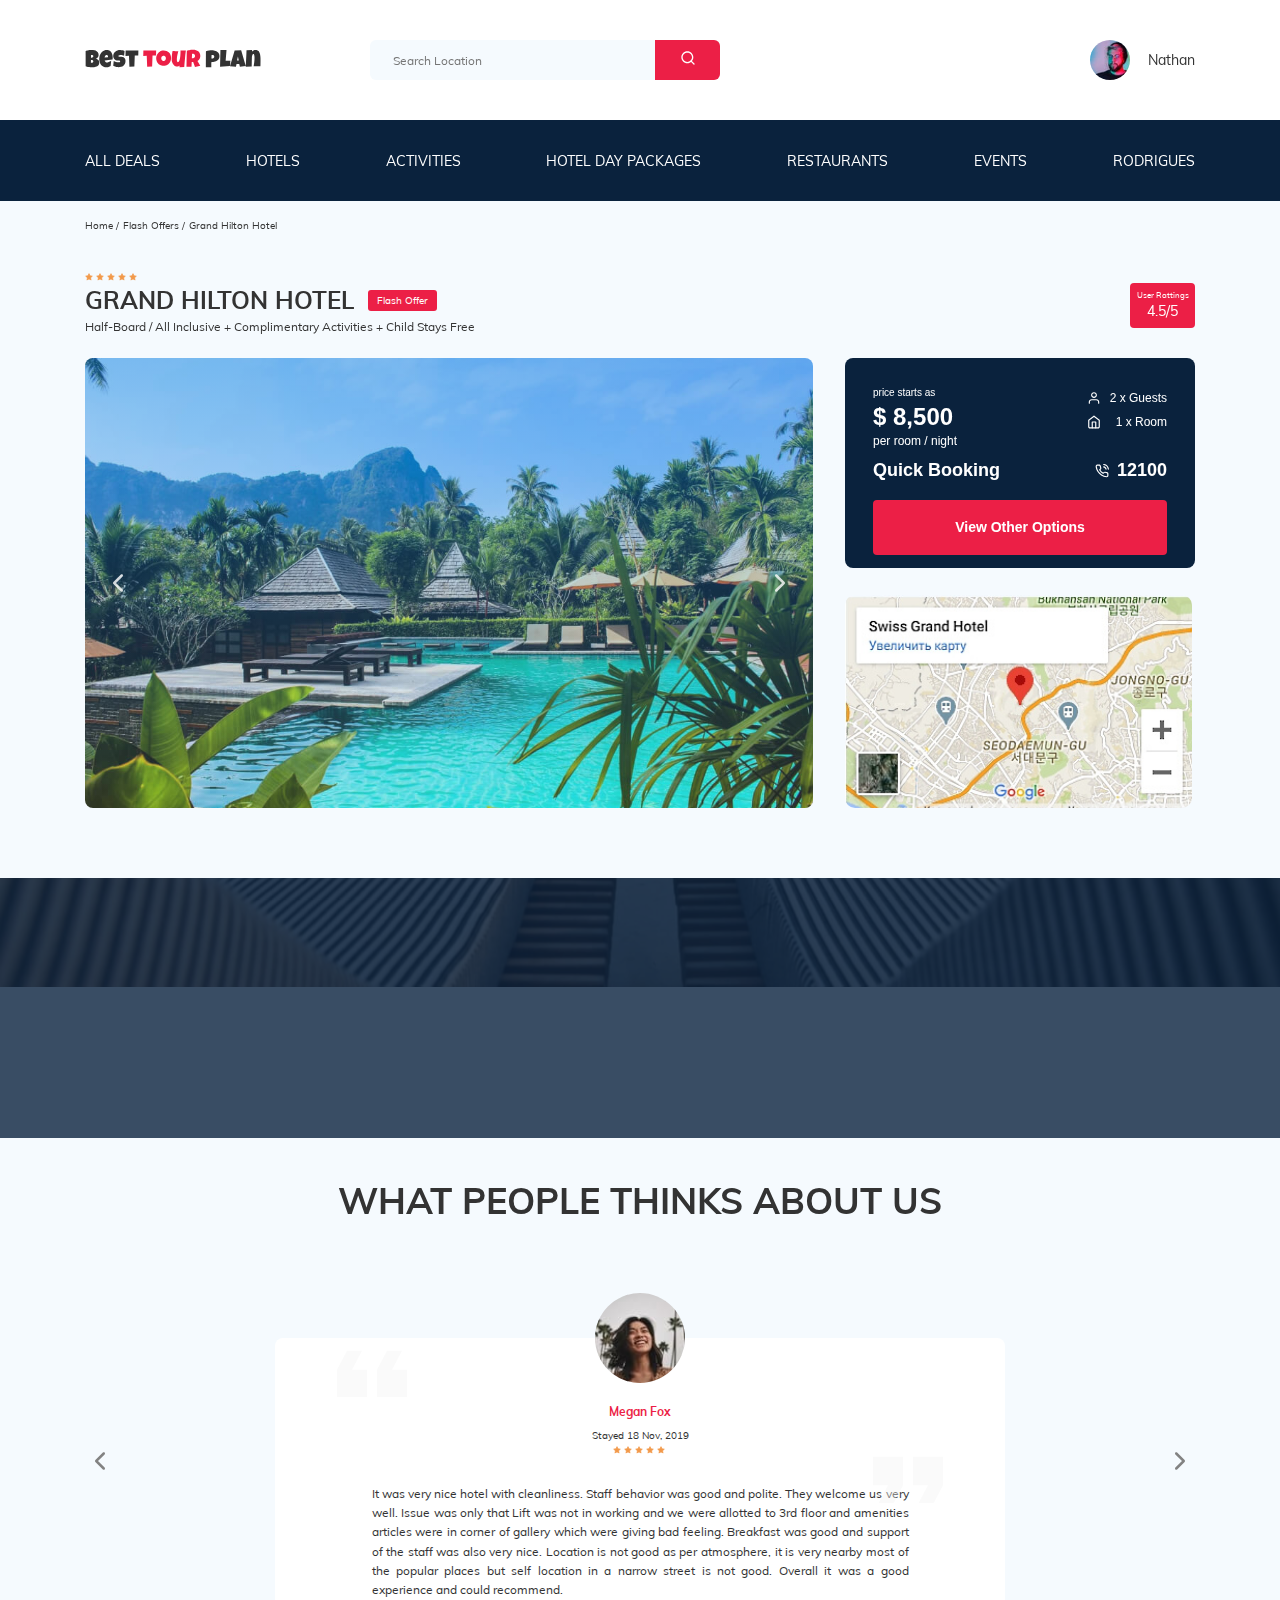
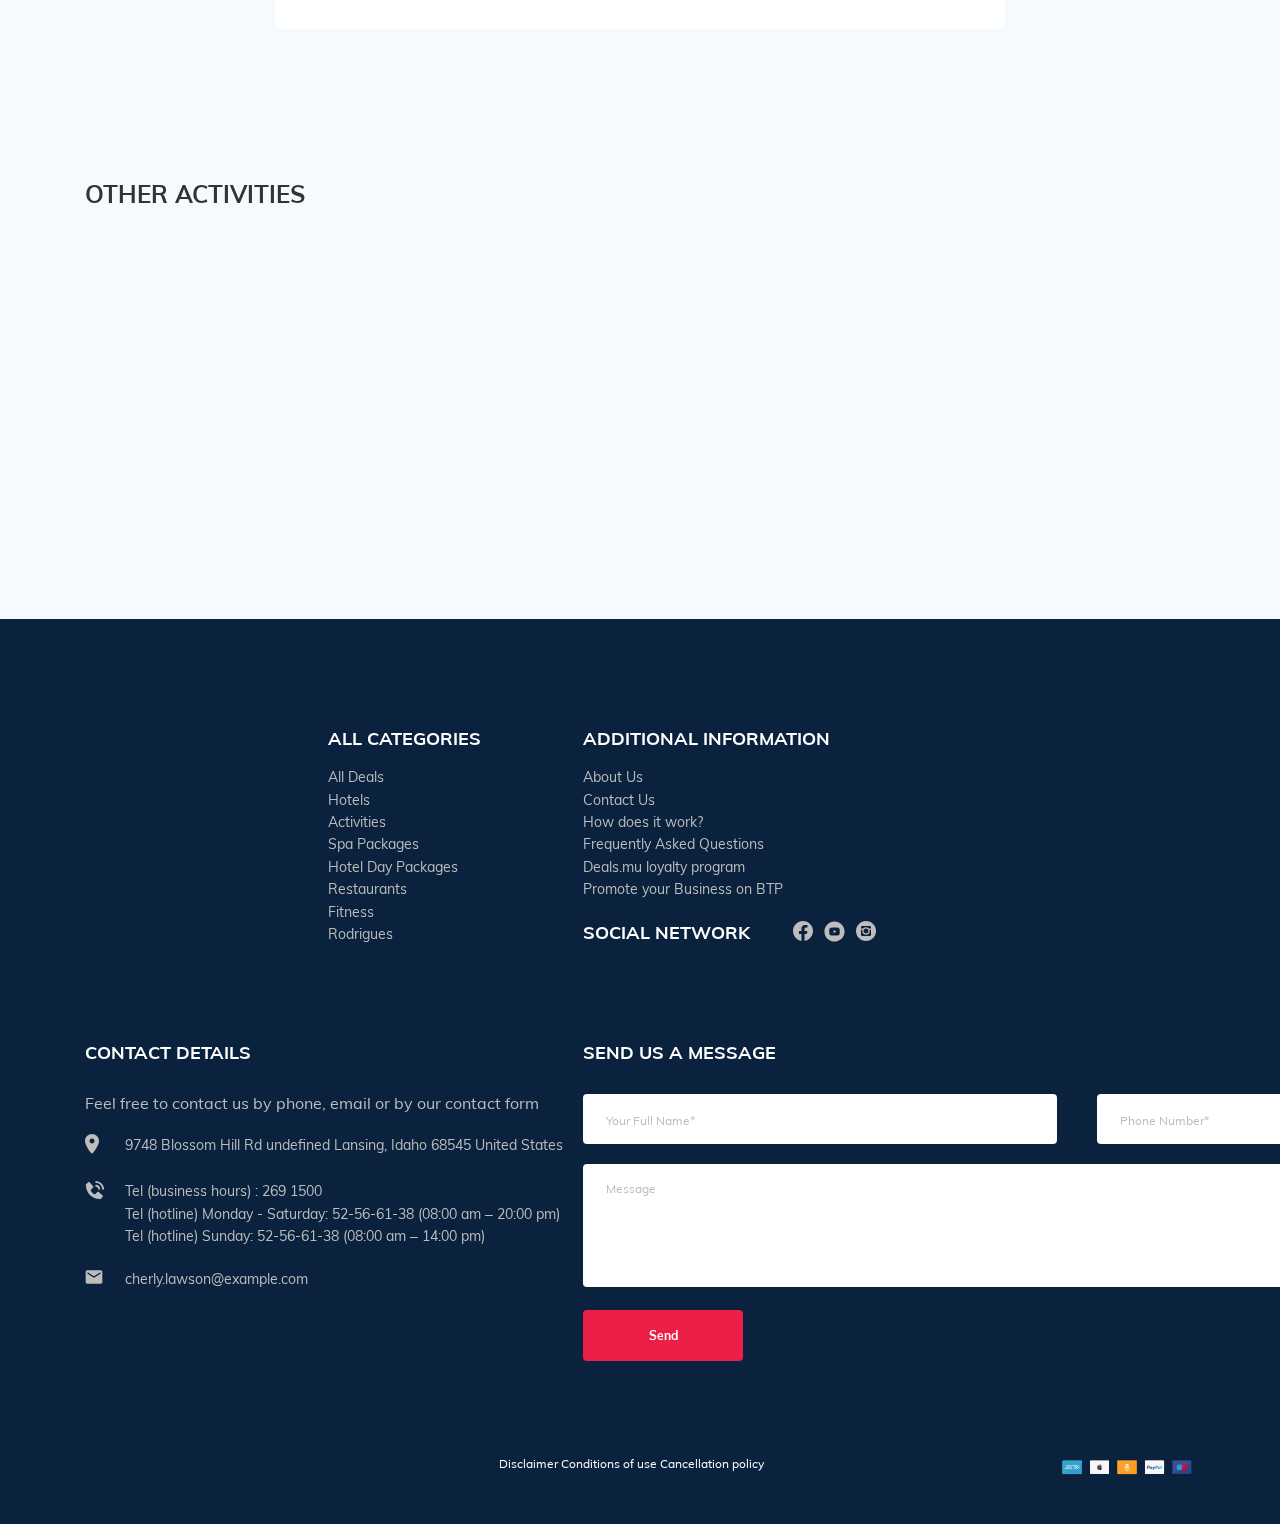
==== commit 07105bec: "fix: some bugs" ====
--- a/index.html
+++ b/index.html
@@ -200,7 +200,8 @@
 						</div>
 						<!-- /.booking -->
 						<div class="map">
-							<iframe rel="preconnect" loading="lazy" src="" class="map__frame"></iframe>
+							<img src="img/map.jpg" class="map__image" />
+							<iframe rel="preconnect" loading="lazy" src="" class="map__frame"> </iframe>
 							<!-- src="https://www.google.com/maps/embed?pb=!1m18!1m12!1m3!1d35768.629794727676!2d126.9271982856096!3d37.589681673921!2m3!1f0!2f0!3f0!3m2!1i1024!2i768!4f13.1!3m3!1m2!1s0x357c986a45705bb5%3A0x224be1d558aa33!2sSwiss%20Grand%20Hotel!5e0!3m2!1sru!2sru!4v1595847140951!5m2!1sru!2sru&display=swap" -->
 						</div>
 						<!-- /.map -->
--- a/css/slyle.css
+++ b/css/slyle.css
@@ -1,2 +1,2 @@
-@font-face{font-family:'Muli';src:url("../fonts/Muliregular.woff2") format("woff2"),url("../fonts/Muliregular.woff") format("woff");font-weight:400;font-style:normal;font-display:swap}@font-face{font-family:'Muli';src:url("../fonts/Mulibold.woff2") format("woff2"),url("../fonts/Mulibold.woff") format("woff");font-weight:700;font-style:normal;font-display:swap}*{-webkit-box-sizing:border-box;box-sizing:border-box}body{font-family:'Muli', sans-serif;color:#333;background-color:#f5fafe}.container{max-width:1110px;margin:auto}.image{max-width:100%;-o-object-fit:cover;object-fit:cover}.star{margin-right:3px}.input{background:#FFFFFF;border-radius:4px;border:none;padding:0 23px;height:50px}.input::-webkit-input-placeholder{color:#BDBDBD;font-size:12px}.input:-ms-input-placeholder{color:#BDBDBD;font-size:12px}.input::-ms-input-placeholder{color:#BDBDBD;font-size:12px}.input::placeholder{color:#BDBDBD;font-size:12px}.textarea{min-height:123px;background:#FFFFFF;border-radius:4px;padding:18px 23px;border:none;resize:none}.textarea::-webkit-input-placeholder{color:#BDBDBD;font-size:12px}.textarea:-ms-input-placeholder{color:#BDBDBD;font-size:12px}.textarea::-ms-input-placeholder{color:#BDBDBD;font-size:12px}.textarea::placeholder{color:#BDBDBD;font-size:12px}.button{min-width:160px;min-height:50px;padding:18px;font-style:normal;font-weight:bold;font-size:12px;line-height:15px;color:#fff;background-color:#EC1F46;border:none;border-radius:4px;cursor:pointer;outline:none}.form{display:-webkit-box;display:-ms-flexbox;display:flex;-webkit-box-align:center;-ms-flex-align:center;align-items:center;-webkit-box-pack:justify;-ms-flex-pack:justify;justify-content:space-between;-ms-flex-wrap:wrap;flex-wrap:wrap}.form__error{color:#EC1F46}.form__error[for=name],.form__error[for=phone],.form__error[for=email]{padding-top:3px;position:absolute;bottom:2px;left:2px;font-size:12px}.form-info{font-style:normal;font-weight:bold;font-size:12px;line-height:15px;color:#E0E0E0}/*! normalize.css v8.0.1 | MIT License | github.com/necolas/normalize.css */html{line-height:1.15;-webkit-text-size-adjust:100%}body{margin:0}main{display:block}h1{font-size:2em;margin:0.67em 0}hr{-webkit-box-sizing:content-box;box-sizing:content-box;height:0;overflow:visible}pre{font-family:monospace, monospace;font-size:1em}a{background-color:transparent}abbr[title]{border-bottom:none;text-decoration:underline;-webkit-text-decoration:underline dotted;text-decoration:underline dotted}b,strong{font-weight:bolder}code,kbd,samp{font-family:monospace, monospace;font-size:1em}small{font-size:80%}sub,sup{font-size:75%;line-height:0;position:relative;vertical-align:baseline}sub{bottom:-0.25em}sup{top:-0.5em}img{border-style:none}button,input,optgroup,select,textarea{font-family:inherit;font-size:100%;line-height:1.15;margin:0}button,input{overflow:visible}button,select{text-transform:none}button,[type="button"],[type="reset"],[type="submit"]{-webkit-appearance:button}button::-moz-focus-inner,[type="button"]::-moz-focus-inner,[type="reset"]::-moz-focus-inner,[type="submit"]::-moz-focus-inner{border-style:none;padding:0}button:-moz-focusring,[type="button"]:-moz-focusring,[type="reset"]:-moz-focusring,[type="submit"]:-moz-focusring{outline:1px dotted ButtonText}fieldset{padding:0.35em 0.75em 0.625em}legend{-webkit-box-sizing:border-box;box-sizing:border-box;color:inherit;display:table;max-width:100%;padding:0;white-space:normal}progress{vertical-align:baseline}textarea{overflow:auto}[type="checkbox"],[type="radio"]{-webkit-box-sizing:border-box;box-sizing:border-box;padding:0}[type="number"]::-webkit-inner-spin-button,[type="number"]::-webkit-outer-spin-button{height:auto}[type="search"]{-webkit-appearance:textfield;outline-offset:-2px}[type="search"]::-webkit-search-decoration{-webkit-appearance:none}::-webkit-file-upload-button{-webkit-appearance:button;font:inherit}details{display:block}summary{display:list-item}template{display:none}[hidden]{display:none}.navbar{background-color:#ffffff}.navbar-top{display:-webkit-box;display:-ms-flexbox;display:flex;-webkit-box-align:center;-ms-flex-align:center;align-items:center;-webkit-box-pack:justify;-ms-flex-pack:justify;justify-content:space-between;padding:40px 0px}.navbar-top__menu-button{display:none}.navbar__search{margin-right:auto;margin-left:108px}.navbar-menu{background:#0A223D}.navbar-menu__navigation{margin:0;padding:31px 0px;list-style-type:none;display:-webkit-box;display:-ms-flexbox;display:flex;-webkit-box-align:center;-ms-flex-align:center;align-items:center;-webkit-box-pack:justify;-ms-flex-pack:justify;justify-content:space-between;color:#fff}.navbar-menu__link{color:#fff;text-decoration:none;text-transform:uppercase;font-size:14px;line-height:18px}.navbar-menu__item_mob_visible{display:none;width:80%}.logo{width:177px}.search{display:-webkit-box;display:-ms-flexbox;display:flex;min-width:350px;position:relative;overflow:hidden;border-radius:6px;height:40px}.search__input{width:100%;height:100%;padding-left:23px;padding-right:75px;background-color:#f5fafe;border:none;font-size:12px;line-height:15px;color:#333}.search__button{position:absolute;top:0;right:0;height:100%;width:65px;border:none;background-color:#EC1F46}.user{display:-webkit-box;display:-ms-flexbox;display:flex;-webkit-box-align:center;-ms-flex-align:center;align-items:center;text-decoration:none}.user__avatar{width:40px;height:40px;border-radius:50%}.user__name{margin-left:18px;font-size:14px;line-height:18px;color:#333}.menu-button{outline:none;border:none}.menu-button:focus{outline:none}.breadcrumb-list{list-style:none;display:-webkit-box;display:-ms-flexbox;display:flex;-webkit-box-align:center;-ms-flex-align:center;align-items:center;padding:18px 0px;margin:0}.breadcrumb-list__item{font-size:10px;line-height:13px}.breadcrumb-list__item:not(:last-child)::after{content:'/';margin-right:4px}.breadcrumb-list__link{text-decoration:none;color:inherit}.hotel{padding:23px 0 70px 0}.hotel-info{display:-webkit-box;display:-ms-flexbox;display:flex;-webkit-box-align:center;-ms-flex-align:center;align-items:center;-webkit-box-pack:justify;-ms-flex-pack:justify;justify-content:space-between;padding-bottom:20px}.hotel-info__offer{margin-left:14px;margin-top:4px}.hotel-info__name{margin-top:4px;margin-bottom:0}.hotel-info__description{margin:4px 0}.hotel-name{font-size:24px;line-height:30px}.hotel-wrapper{display:-webkit-box;display:-ms-flexbox;display:flex;-ms-flex-wrap:wrap;flex-wrap:wrap;-webkit-box-align:center;-ms-flex-align:center;align-items:center}.hotel-description{font-size:12px;line-height:15px}.hotel-grid{display:-webkit-box;display:-ms-flexbox;display:flex;-webkit-box-pack:justify;-ms-flex-pack:justify;justify-content:space-between}.hotel-grid__slider{width:728px;height:450px}.hotel-about{display:-webkit-box;display:-ms-flexbox;display:flex;-webkit-box-orient:vertical;-webkit-box-direction:normal;-ms-flex-direction:column;flex-direction:column;-webkit-box-pack:justify;-ms-flex-pack:justify;justify-content:space-between}.hotel-slider{width:100%;height:100%;position:relative;border-radius:8px}.hotel-slider__item{display:-webkit-box;display:-ms-flexbox;display:flex;-webkit-box-pack:center;-ms-flex-pack:center;justify-content:center;-webkit-box-align:center;-ms-flex-align:center;align-items:center}.hotel-slider__item::after{content:'';position:absolute;width:100%;height:100%;top:0;bottom:0;right:0;left:0;z-index:10;background:-webkit-gradient(linear, left top, left bottom, from(rgba(0,122,223,0.48)), to(rgba(255,255,255,0.128)));background:linear-gradient(180deg, rgba(0,122,223,0.48) 0%, rgba(255,255,255,0.128) 100%)}.hotel-slider__image{height:100%;width:100%}.hotel-slider__button{position:absolute;top:50%;-webkit-transform:translateY(-50%);transform:translateY(-50%);z-index:20;background:transparent;width:30px;height:30px;border:none;outline:none;cursor:pointer;background-repeat:no-repeat;background-position:center;background-size:10px}.hotel-slider__button_prev{left:18px;background-image:url("../img/arrow-prev.svg")}.hotel-slider__button_next{right:18px;background-image:url("../img/arrow-next.svg")}.stars{-ms-flex-preferred-size:100%;flex-basis:100%;display:-webkit-box;display:-ms-flexbox;display:flex}.offer{font-size:10px;line-height:13px;padding:4px 9px;background:#EC1F46;border-radius:3px;color:#fff}.rating{max-width:65px;min-height:45px;text-align:center;color:#fff;background:#EC1F46;border-radius:4px}.rating__text{font-size:8px;line-height:10px}.rating__counter{font-size:14px;line-height:18px}.booking{background:#0A223D;color:#fff;font-family:'Nunito', sans-serif;border-radius:8px;width:350px;height:210px;padding:28px}.booking__info{display:-webkit-box;display:-ms-flexbox;display:flex;-webkit-box-pack:justify;-ms-flex-pack:justify;justify-content:space-between;margin-bottom:9px}.booking__price{display:-webkit-box;display:-ms-flexbox;display:flex;-webkit-box-orient:vertical;-webkit-box-direction:normal;-ms-flex-direction:column;flex-direction:column}.booking__start{font-weight:normal;font-size:10px;line-height:14px}.booking__pricetag{font-weight:800;font-size:24px;line-height:33px}.booking__per-room{font-weight:normal;font-size:12px;line-height:16px}.booking__room{margin-top:4px}.booking__text{display:-webkit-box;display:-ms-flexbox;display:flex;-webkit-box-align:center;-ms-flex-align:center;align-items:center;-webkit-box-pack:justify;-ms-flex-pack:justify;justify-content:space-between;margin-bottom:8px;font-weight:normal;font-size:12px;line-height:16px}.booking__description{margin-left:9px}.booking__call-center{display:-webkit-box;display:-ms-flexbox;display:flex;-webkit-box-align:center;-ms-flex-align:center;align-items:center;-webkit-box-pack:justify;-ms-flex-pack:justify;justify-content:space-between;margin-bottom:17px}.booking__heading{font-weight:600;font-size:18px;line-height:25px}.booking__number{display:-webkit-box;display:-ms-flexbox;display:flex;-webkit-box-align:center;-ms-flex-align:center;align-items:center;-webkit-box-pack:justify;-ms-flex-pack:justify;justify-content:space-between;color:inherit;text-decoration:none;font-weight:600;font-size:18px;line-height:25px}.booking__phone{margin-left:8px}.booking__button{width:100%;min-height:45px;font-weight:600;font-size:14px;line-height:19px;background:#EC1F46;color:#fff;border-radius:4px;border:none;cursor:pointer}.map{width:347px;height:213px;background:gray;border-radius:10px;overflow:hidden}.map__frame{width:100%;height:213px;frameborder:0;border:0;allowfullscreen:"";aria-hidden:"false"}.parallax-window{height:260px;background:transparent}.newsletter{display:-webkit-box;display:-ms-flexbox;display:flex;height:260px;-webkit-box-align:center;-ms-flex-align:center;align-items:center;-webkit-box-pack:center;-ms-flex-pack:center;justify-content:center;position:relative;padding:98px 0 87px 0;background-repeat:no-repeat;background-size:cover;background-position:center}.newsletter:before{position:absolute;content:'';top:0;bottom:0;right:0;left:0;width:100%;height:100%;background-color:rgba(10,34,61,0.8)}.newsletter-wrapper{position:relative;display:-webkit-box;display:-ms-flexbox;display:flex;-webkit-box-align:center;-ms-flex-align:center;align-items:center;-webkit-box-pack:justify;-ms-flex-pack:justify;justify-content:space-between;width:731px;margin:354 auto}.newsletter-title{color:#fff;font-style:normal;font-weight:300;font-size:24px;line-height:30px}.newsletter-title__strong{display:block;font-size:36px;line-height:45px;text-transform:uppercase}.newsletter .subscribe{position:relative;width:350px;height:55px}.newsletter .subscribe__input{position:absolute;width:100%;height:100%;border:none;padding-left:33px;padding-right:75px;font-style:normal;font-weight:300;font-size:14px;line-height:18px;border-radius:4px;overflow:hidden}.newsletter .subscribe__input::-webkit-input-placeholder{color:#BDBDBD}.newsletter .subscribe__input:-ms-input-placeholder{color:#BDBDBD}.newsletter .subscribe__input::-ms-input-placeholder{color:#BDBDBD}.newsletter .subscribe__input::placeholder{color:#BDBDBD}.newsletter .subscribe__button{position:absolute;min-width:65px;top:0;right:0;height:100%;border:none;background-color:#EC1F46;color:#fff;font-weight:bold;font-size:12px;line-height:15px;cursor:pointer;overflow:hidden;border-top-right-radius:4px;border-bottom-right-radius:4px}.form__error[for=newsletter_email]{position:absolute;top:57px;left:2px;font-size:12px;color:#EC1F46}.reviews{padding:40px 0 70px 0}.reviews__title{display:block;max-width:100%;font-style:normal;font-weight:bold;font-size:36px;line-height:45px;text-align:center;text-transform:uppercase;margin:0px auto 70px}.reviews-slider__item{position:relative;display:-webkit-box;display:-ms-flexbox;display:flex;-webkit-box-orient:vertical;-webkit-box-direction:normal;-ms-flex-direction:column;flex-direction:column;-webkit-box-align:center;-ms-flex-align:center;align-items:center;width:730px;margin:45px auto 0;background-color:white;border-radius:8px;padding:0 62px 30px}.reviews-slider__item::before{position:absolute;top:12px;left:62px;content:'';width:70px;height:47px;background-image:url(../img/quote-left.svg);background-repeat:no-repeat}.reviews-slider__item::after{position:absolute;top:118px;right:62px;content:'';width:70px;height:47px;background-image:url(../img/quote-right.svg);background-repeat:no-repeat}.reviews-slider__button{position:absolute;top:50%;-webkit-transform:translateY(-50%);transform:translateY(-50%);width:30px;height:30px;background-repeat:no-repeat;background-size:10px;background-position:center;border:none;background-color:transparent;outline:none;z-index:99;cursor:pointer}.reviews-slider__button_prev{background-image:url(../img/gray-arrow-left.svg);left:0}.reviews-slider__button_next{background-image:url(../img/gray-arrow-right.svg);right:0}.reviews-slider__profile{display:-webkit-box;display:-ms-flexbox;display:flex;-webkit-box-orient:vertical;-webkit-box-direction:normal;-ms-flex-direction:column;flex-direction:column;-webkit-box-align:center;-ms-flex-align:center;align-items:center;margin:-45px 0 30px 0}.reviews-slider__avatar{width:90px;height:90px;border-radius:50%;margin-bottom:9px}.reviews-slider__username{font-style:normal;font-weight:bold;font-size:12px;line-height:15px;color:#EC1F46;margin-bottom:10px}.reviews-slider__date{font-style:normal;font-weight:normal;font-size:10px;line-height:13px;margin-bottom:4px}.reviews-slider__rating{display:-webkit-box;display:-ms-flexbox;display:flex;-webkit-box-align:center;-ms-flex-align:center;align-items:center}.reviews-slider__text{max-width:537px;font-weight:normal;font-size:12px;line-height:160%;text-align:justify;color:#333333;margin:auto}.activities{padding:60px 0 98px 0}.activities__title{font-style:normal;font-weight:bold;font-size:24px;line-height:30px;text-transform:uppercase;margin-bottom:57px}.activities-wrapper{display:-webkit-box;display:-ms-flexbox;display:flex;-webkit-box-pack:justify;-ms-flex-pack:justify;justify-content:space-between}.card{position:relative;display:-webkit-box;display:-ms-flexbox;display:flex;-webkit-box-orient:vertical;-webkit-box-direction:normal;-ms-flex-direction:column;flex-direction:column;-webkit-box-align:start;-ms-flex-align:start;align-items:flex-start;width:255px;height:255px;padding:24px 26px;border-radius:6px;overflow:hidden}.card::before{content:'';position:absolute;left:0;right:0;bottom:0;top:0;background:linear-gradient(179.83deg, rgba(196,196,196,0) 35.34%, #0A223D 99.85%);z-index:-1}.card__image{position:absolute;width:100%;height:100%;left:0;right:0;bottom:0;top:0;z-index:-2}.card__title{display:inline-block;max-width:200px;margin-top:auto;margin-bottom:18px;color:#fff;font-style:normal;font-weight:bold;font-size:16px;line-height:20px}.card__button{padding:7px 22px;font-family:Nunito;font-style:normal;font-weight:600;font-size:12px;line-height:16px;color:#fff;background-color:#EC1F46;border:none;border-radius:4px;cursor:pointer}.footer{background-color:#0A223D;color:#fff;padding-top:108px;padding-bottom:46px}.footer-wrapper{display:-ms-grid;display:grid;-ms-grid-columns:(minmax(max-content, 1fr))[4];grid-template-columns:repeat(4, minmax(-webkit-max-content, 1fr));grid-template-columns:repeat(4, minmax(max-content, 1fr));grid-gap:20px;grid-auto-rows:minmax(40px, -webkit-min-content);grid-auto-rows:minmax(40px, min-content);-webkit-box-align:start;-ms-flex-align:start;align-items:start}.footer__title{margin:0 0 16px 0;font-style:normal;font-weight:bold;font-size:18px;line-height:23px;text-transform:uppercase}.footer__title_inline{margin:0 43px 0 0}.footer__title_mb-30{margin-bottom:30px}.footer__legal{-ms-grid-column-align:end;justify-self:end}.footer__logo{width:166px;-ms-flex-item-align:center;-ms-grid-row-align:center;align-self:center;-ms-grid-row:1;-ms-grid-row-span:2;grid-row:1/3}.footer__categories{-ms-grid-row:1;-ms-grid-row-span:3;grid-row:1/4}.footer__social-links{display:-webkit-box;display:-ms-flexbox;display:flex;-webkit-box-align:center;-ms-flex-align:center;align-items:center;-webkit-box-pack:justify;-ms-flex-pack:justify;justify-content:space-between;min-width:83px}.footer__social-network{display:-webkit-box;display:-ms-flexbox;display:flex;-webkit-box-align:start;-ms-flex-align:start;align-items:start;-ms-grid-row:2;-ms-grid-row-span:2;grid-row:2/4;grid-column:span 2}.footer__contact-details{grid-column:span 2}.footer__contact-form{grid-column:span 2}.footer__ul{padding:0;margin:0;list-style:none}.footer__item{display:-webkit-box;display:-ms-flexbox;display:flex;-webkit-box-align:start;-ms-flex-align:start;align-items:flex-start;font-style:normal;font-weight:normal;font-size:14px;line-height:160%;color:#BDBDBD}.footer__item_mb-20{margin-bottom:20px}.footer__icon{margin-right:20px}.footer__icon-wrapper{min-width:40px}.footer__text{color:#BDBDBD;margin-bottom:22px}.footer__link{text-decoration:none;color:inherit}.footer__input{width:100%}.footer__input-group{padding-bottom:18px;-ms-flex-preferred-size:48%;flex-basis:48%;position:relative}.footer__input::-webkit-input-placeholder{color:#BDBDBD;font-size:12px}.footer__input:-ms-input-placeholder{color:#BDBDBD;font-size:12px}.footer__input::-ms-input-placeholder{color:#BDBDBD;font-size:12px}.footer__input::placeholder{color:#BDBDBD;font-size:12px}.footer__textarea{-ms-flex-preferred-size:100%;flex-basis:100%;margin-bottom:23px}.footer__textarea::-webkit-input-placeholder{color:#BDBDBD;font-size:12px}.footer__textarea:-ms-input-placeholder{color:#BDBDBD;font-size:12px}.footer__textarea::-ms-input-placeholder{color:#BDBDBD;font-size:12px}.footer__textarea::placeholder{color:#BDBDBD;font-size:12px}.footer__info{display:-webkit-box;display:-ms-flexbox;display:flex;-webkit-box-pack:end;-ms-flex-pack:end;justify-content:flex-end;margin-top:95px}.info-wrapper{display:-webkit-box;display:-ms-flexbox;display:flex;-webkit-box-pack:justify;-ms-flex-pack:justify;justify-content:space-between;width:696px}.info__text{font-style:normal;font-weight:normal;font-size:12px;line-height:15px;color:#fff}.info__cards{width:136px;height:22px}.modal__overlay{position:fixed;top:0;bottom:0;left:0;right:0;background-color:#008fdf63;z-index:100;visibility:hidden;opacity:0;-webkit-transition:opacity 0.5s;transition:opacity 0.5s}.modal__overlay_visible{visibility:visible;opacity:1}.modal__dialog{position:fixed;max-width:478px;max-height:100%;left:50%;top:50%;-webkit-transform:translate(-50%, -50%);transform:translate(-50%, -50%);padding:33px 88px;background-color:#0A223D;color:#fff;border-radius:8px;z-index:101;visibility:hidden;opacity:0;-webkit-transition:opacity 0.5s;transition:opacity 0.5s}.modal__dialog_visible{visibility:visible;opacity:1}.modal__close{position:absolute;right:18px;top:17px;text-decoration:none;cursor:pointer;overflow:hidden}.modal__title{margin:0 0 15px 0;font-style:normal;font-weight:bold;font-size:18px;line-height:23px;text-transform:uppercase;text-align:center}.modal__input{width:100%;margin-bottom:15px}.modal__input-group{position:relative;width:100%}.modal__textarea{width:100%}.modal__button{margin-top:15px}@media (max-width: 1200px){.container{max-width:960px}.hotel-grid__slider{width:590px}.card{width:230px;height:230px}.footer__input-group{-ms-flex-preferred-size:100%;flex-basis:100%}}@media (max-width: 992px){.container{max-width:700px}.logo{width:132px}.navbar__search{margin-left:auto}.navbar-top{padding:30px 0px}.navbar-menu__navigation{padding:22px 0px}.navbar-menu__link{font-size:12px;line-height:15px}.search__input{min-width:340px}.hotel-grid{-webkit-box-orient:vertical;-webkit-box-direction:normal;-ms-flex-direction:column;flex-direction:column}.hotel-grid__slider{margin-bottom:30px;width:100%;height:450px}.hotel-about{-webkit-box-orient:horizontal;-webkit-box-direction:normal;-ms-flex-direction:row;flex-direction:row}.booking{width:48.5%}.map{width:48.5%}.newsletter{padding:92px 0 93px 0}.newsletter-wrapper{max-width:700px;margin:34 auto}.reviews{padding-bottom:60px}.reviews__title{margin-bottom:50px;font-size:30px;line-height:38px}.reviews-slider__item{max-width:580px}.activities{padding-top:60px;padding-bottom:70px}.activities__title{max-width:700px;margin-top:0px;margin-bottom:57px}.activities-wrapper{max-width:700px;-ms-flex-wrap:wrap;flex-wrap:wrap;margin:0 auto}.activities__card{margin-bottom:20px}.card{width:339px;height:255px}.footer-wrapper{-ms-grid-columns:1fr 0.5fr 1.5fr 1fr 1fr 1fr;grid-template-columns:1fr 0.5fr 1.5fr 1fr 1fr 1fr;grid-row-gap:38px}.footer__input-group{-ms-flex-preferred-size:48%;flex-basis:48%}.footer__logo{width:104px;height:120px;-ms-grid-row:1;-ms-grid-row-span:1;grid-row:1/2;grid-column:span 2}.footer__social-network{-ms-grid-column-align:center;justify-self:center;-ms-grid-row:1;-ms-grid-row-span:1;grid-row:1/2;grid-column:span 3;-ms-flex-item-align:center;-ms-grid-row-align:center;align-self:center}.footer__categories{-ms-grid-row:2;-ms-grid-row-span:1;grid-row:2/3;grid-column:span 2}.footer__additional{-ms-grid-column-align:center;justify-self:center;grid-column:span 2}.footer__legal{-ms-grid-column-align:center;justify-self:center;grid-column:span 2}.footer__contact-details{grid-column:span 5;-ms-grid-row:3;grid-row:3}.footer__contact-form{grid-column:span 5;-ms-grid-row:4;grid-row:4}.footer__info{margin-top:63px}.modal__dialog{padding:33px 48px}}@media (max-width: 768px){body{padding-top:78px}.container{max-width:690px;width:92%}.navbar_mob-fixed{position:fixed;left:0;right:0;top:0;z-index:99}.navbar__search_mob_hidden,.navbar__user_mob_hidden{display:none}.navbar__search_mob_visible,.navbar__user_mob_visible{display:-webkit-box;display:-ms-flexbox;display:flex}.navbar__user{-webkit-box-orient:vertical;-webkit-box-direction:normal;-ms-flex-direction:column;flex-direction:column;-webkit-box-pack:center;-ms-flex-pack:center;justify-content:center}.navbar-menu{display:none;position:fixed;left:0;right:0;top:78px;bottom:0;padding-top:30px}.navbar-menu__navigation{-webkit-box-orient:vertical;-webkit-box-direction:normal;-ms-flex-direction:column;flex-direction:column}.navbar-menu__item{margin-bottom:20px}.navbar-menu__item_mob_visible{display:block;margin-bottom:39px}.navbar-menu_visible{display:block}.navbar-top__menu-button{display:-webkit-box;display:-ms-flexbox;display:flex;padding:0;margin:0;width:16px;height:11px;border:none;background:none;cursor:pointer;outline:none}.navbar-top__menu-button:focus{outline:none}.navbar-top__menu__image{width:16px;height:11px}.user__name_light{color:#fff;margin-left:0px;margin-top:10px;margin-bottom:7px}.search__input{min-width:auto}.stars{-ms-flex-preferred-size:inherit;flex-basis:inherit}.hotel-name{-ms-flex-preferred-size:100%;flex-basis:100%}.hotel-wrapper{-webkit-box-pack:justify;-ms-flex-pack:justify;justify-content:space-between}.hotel-info__text{width:100%}.hotel-info__name{margin-top:10px}.hotel-info__rating{display:none}.hotel-info__offer{-webkit-box-ordinal-group:0;-ms-flex-order:-1;order:-1;margin-left:0}.hotel-grid__slider{height:350px}.newsletter{padding:76px 0 83px 0}.newsletter__title{margin-bottom:37px}.newsletter-wrapper{-webkit-box-orient:vertical;-webkit-box-direction:normal;-ms-flex-direction:column;flex-direction:column;-webkit-box-align:start;-ms-flex-align:start;align-items:flex-start;margin:20px auto;max-width:570px;width:92%}.newsletter-title{font-size:20px;line-height:25px}.newsletter-title__strong{font-size:30px;line-height:38px}.reviews{padding-bottom:50px}.reviews__title{width:100%;margin-bottom:42px;font-size:18px;line-height:23px}.reviews-slider__item{padding:0 30px 30px;width:100%}.reviews-slider__item:before,.reviews-slider__item:after{display:none}.reviews-slider__button{top:30px;-webkit-transform:translate(-50%, 0);transform:translate(-50%, 0)}.reviews-slider__button_prev{left:50%;margin-left:-65px;-webkit-transform:translate(-50%, 0);transform:translate(-50%, 0)}.reviews-slider__button_next{right:50%;margin-right:-65px;-webkit-transform:translate(50%, 0);transform:translate(50%, 0)}.activities{padding-top:40px;padding-bottom:60px}.card{width:48%;height:255px}.footer__input-group{-ms-flex-preferred-size:100%;flex-basis:100%}.modal__dialog{padding:33px 28px}}@media (max-width: 700px){.footer{padding-top:69px;padding-bottom:21px}.footer-wrapper{-ms-grid-columns:1fr;grid-template-columns:1fr;grid-gap:20px}.footer__title{margin-top:10px;font-size:18px}.footer__title_inline{-ms-flex-preferred-size:100%;flex-basis:100%;margin-bottom:20px;margin-top:10px}.footer__title_mb-30{margin-bottom:15px}.footer__form-info{-ms-flex-preferred-size:100%;flex-basis:100%;margin-bottom:15px}.footer__logo{width:104px;height:120px;-ms-grid-row:1;grid-row:1;-ms-grid-column:1;grid-column:1}.footer__social-network{-ms-grid-column-align:start;justify-self:start;-ms-flex-wrap:wrap;flex-wrap:wrap;-ms-grid-row:2;grid-row:2;-ms-grid-column:1;grid-column:1;-ms-flex-item-align:center;-ms-grid-row-align:center;align-self:center}.footer__additional{-ms-grid-column-align:start;justify-self:start;-ms-grid-row:3;grid-row:3;-ms-grid-column:1;grid-column:1}.footer__categories{-ms-grid-row:4;grid-row:4;-ms-grid-column:1;grid-column:1}.footer__legal{-ms-grid-column-align:start;justify-self:start;-ms-grid-row:5;grid-row:5;-ms-grid-column:1;grid-column:1}.footer__contact-details{margin-top:10px;-ms-grid-row:6;grid-row:6;-ms-grid-column:1;grid-column:1}.footer__contact-form{-ms-grid-row:7;grid-row:7;-ms-grid-column:1;grid-column:1}.footer__button{-webkit-box-ordinal-group:2;-ms-flex-order:1;order:1}.footer__info{margin-top:30px}.footer .info-wrapper{-webkit-box-orient:vertical;-webkit-box-direction:normal;-ms-flex-direction:column;flex-direction:column}.footer .info__text{margin-bottom:10px}.modal__button{-webkit-box-ordinal-group:2;-ms-flex-order:1;order:1}.modal__form-info{-ms-flex-preferred-size:100%;flex-basis:100%;margin-bottom:15px}}@media (max-width: 576px){.logo{width:99px}.hotel-about{-webkit-box-orient:vertical;-webkit-box-direction:normal;-ms-flex-direction:column;flex-direction:column}.hotel-grid__slider{height:250px;margin-bottom:20px}.booking{width:100%}.map{width:100%;margin-top:20px}.newsletter{height:319px}.newsletter-title__strong{font-size:30px;line-height:38px}.subscribe{max-width:100%;border:blue 5px}.reviews__title{max-width:250px}.activities__title{font-size:18px;line-height:23px;margin-top:0px;margin-bottom:40px}.card{width:100%}.modal__dialog{width:90%}.modal__title{font-size:16px}.modal__button{width:100%}}@media (max-width: 400px){.hotel-grid__slider{height:210px}.booking{width:100%;height:210px}.map{width:100%;height:210px}}@media (max-height: 583px){.navbar-menu_visible{overflow-y:scroll}}@media (max-height: 422px){.modal__dialog{overflow-y:scroll}}
+@font-face{font-family:'Muli';src:url("../fonts/Muliregular.woff2") format("woff2"),url("../fonts/Muliregular.woff") format("woff");font-weight:400;font-style:normal;font-display:swap}@font-face{font-family:'Muli';src:url("../fonts/Mulibold.woff2") format("woff2"),url("../fonts/Mulibold.woff") format("woff");font-weight:700;font-style:normal;font-display:swap}*{-webkit-box-sizing:border-box;box-sizing:border-box}body{font-family:'Muli', sans-serif;color:#333;background-color:#f5fafe}.container{max-width:1110px;margin:auto}.image{max-width:100%;-o-object-fit:cover;object-fit:cover}.star{margin-right:3px}.input{background:#FFFFFF;border-radius:4px;border:none;padding:0 23px;height:50px}.input::-webkit-input-placeholder{color:#BDBDBD;font-size:12px}.input:-ms-input-placeholder{color:#BDBDBD;font-size:12px}.input::-ms-input-placeholder{color:#BDBDBD;font-size:12px}.input::placeholder{color:#BDBDBD;font-size:12px}.textarea{min-height:123px;background:#FFFFFF;border-radius:4px;padding:18px 23px;border:none;resize:none}.textarea::-webkit-input-placeholder{color:#BDBDBD;font-size:12px}.textarea:-ms-input-placeholder{color:#BDBDBD;font-size:12px}.textarea::-ms-input-placeholder{color:#BDBDBD;font-size:12px}.textarea::placeholder{color:#BDBDBD;font-size:12px}.button{min-width:160px;min-height:50px;padding:18px;font-style:normal;font-weight:bold;font-size:12px;line-height:15px;color:#fff;background-color:#EC1F46;border:none;border-radius:4px;cursor:pointer;outline:none}.form{display:-webkit-box;display:-ms-flexbox;display:flex;-webkit-box-align:center;-ms-flex-align:center;align-items:center;-webkit-box-pack:justify;-ms-flex-pack:justify;justify-content:space-between;-ms-flex-wrap:wrap;flex-wrap:wrap}.form__error{color:#EC1F46}.form__error[for=name],.form__error[for=phone],.form__error[for=email]{padding-top:4px;position:absolute;bottom:4px;left:2px;font-size:12px;font-weight:bold}.form-info{font-style:normal;font-weight:bold;font-size:12px;line-height:15px;color:#E0E0E0}/*! normalize.css v8.0.1 | MIT License | github.com/necolas/normalize.css */html{line-height:1.15;-webkit-text-size-adjust:100%}body{margin:0}main{display:block}h1{font-size:2em;margin:0.67em 0}hr{-webkit-box-sizing:content-box;box-sizing:content-box;height:0;overflow:visible}pre{font-family:monospace, monospace;font-size:1em}a{background-color:transparent}abbr[title]{border-bottom:none;text-decoration:underline;-webkit-text-decoration:underline dotted;text-decoration:underline dotted}b,strong{font-weight:bolder}code,kbd,samp{font-family:monospace, monospace;font-size:1em}small{font-size:80%}sub,sup{font-size:75%;line-height:0;position:relative;vertical-align:baseline}sub{bottom:-0.25em}sup{top:-0.5em}img{border-style:none}button,input,optgroup,select,textarea{font-family:inherit;font-size:100%;line-height:1.15;margin:0}button,input{overflow:visible}button,select{text-transform:none}button,[type="button"],[type="reset"],[type="submit"]{-webkit-appearance:button}button::-moz-focus-inner,[type="button"]::-moz-focus-inner,[type="reset"]::-moz-focus-inner,[type="submit"]::-moz-focus-inner{border-style:none;padding:0}button:-moz-focusring,[type="button"]:-moz-focusring,[type="reset"]:-moz-focusring,[type="submit"]:-moz-focusring{outline:1px dotted ButtonText}fieldset{padding:0.35em 0.75em 0.625em}legend{-webkit-box-sizing:border-box;box-sizing:border-box;color:inherit;display:table;max-width:100%;padding:0;white-space:normal}progress{vertical-align:baseline}textarea{overflow:auto}[type="checkbox"],[type="radio"]{-webkit-box-sizing:border-box;box-sizing:border-box;padding:0}[type="number"]::-webkit-inner-spin-button,[type="number"]::-webkit-outer-spin-button{height:auto}[type="search"]{-webkit-appearance:textfield;outline-offset:-2px}[type="search"]::-webkit-search-decoration{-webkit-appearance:none}::-webkit-file-upload-button{-webkit-appearance:button;font:inherit}details{display:block}summary{display:list-item}template{display:none}[hidden]{display:none}.navbar{background-color:#ffffff}.navbar-top{display:-webkit-box;display:-ms-flexbox;display:flex;-webkit-box-align:center;-ms-flex-align:center;align-items:center;-webkit-box-pack:justify;-ms-flex-pack:justify;justify-content:space-between;padding:40px 0px}.navbar-top__menu-button{display:none}.navbar__search{margin-right:auto;margin-left:108px}.navbar-menu{background:#0A223D}.navbar-menu__navigation{margin:0;padding:31px 0px;list-style-type:none;display:-webkit-box;display:-ms-flexbox;display:flex;-webkit-box-align:center;-ms-flex-align:center;align-items:center;-webkit-box-pack:justify;-ms-flex-pack:justify;justify-content:space-between;color:#fff}.navbar-menu__link{color:#fff;text-decoration:none;text-transform:uppercase;font-size:14px;line-height:18px}.navbar-menu__item_mob_visible{display:none;width:80%}.logo{width:177px}.search{display:-webkit-box;display:-ms-flexbox;display:flex;min-width:350px;position:relative;overflow:hidden;border-radius:6px;height:40px}.search__input{width:100%;height:100%;padding-left:23px;padding-right:75px;background-color:#f5fafe;border:none;font-size:12px;line-height:15px;color:#333}.search__button{position:absolute;top:0;right:0;height:100%;width:65px;border:none;background-color:#EC1F46}.user{display:-webkit-box;display:-ms-flexbox;display:flex;-webkit-box-align:center;-ms-flex-align:center;align-items:center;text-decoration:none}.user__avatar{width:40px;height:40px;border-radius:50%}.user__name{margin-left:18px;font-size:14px;line-height:18px;color:#333}.menu-button{outline:none;border:none}.menu-button:focus{outline:none}.breadcrumb-list{list-style:none;display:-webkit-box;display:-ms-flexbox;display:flex;-webkit-box-align:center;-ms-flex-align:center;align-items:center;padding:18px 0px;margin:0}.breadcrumb-list__item{font-size:10px;line-height:13px}.breadcrumb-list__item:not(:last-child)::after{content:'/';margin-right:4px}.breadcrumb-list__link{text-decoration:none;color:inherit}.hotel{padding:23px 0 70px 0}.hotel-info{display:-webkit-box;display:-ms-flexbox;display:flex;-webkit-box-align:center;-ms-flex-align:center;align-items:center;-webkit-box-pack:justify;-ms-flex-pack:justify;justify-content:space-between;padding-bottom:20px}.hotel-info__offer{margin-left:14px;margin-top:4px}.hotel-info__name{margin-top:4px;margin-bottom:0}.hotel-info__description{margin:4px 0}.hotel-name{font-size:24px;line-height:30px}.hotel-wrapper{display:-webkit-box;display:-ms-flexbox;display:flex;-ms-flex-wrap:wrap;flex-wrap:wrap;-webkit-box-align:center;-ms-flex-align:center;align-items:center}.hotel-description{font-size:12px;line-height:15px}.hotel-grid{display:-webkit-box;display:-ms-flexbox;display:flex;-webkit-box-pack:justify;-ms-flex-pack:justify;justify-content:space-between}.hotel-grid__slider{width:728px;height:450px}.hotel-about{display:-webkit-box;display:-ms-flexbox;display:flex;-webkit-box-orient:vertical;-webkit-box-direction:normal;-ms-flex-direction:column;flex-direction:column;-webkit-box-pack:justify;-ms-flex-pack:justify;justify-content:space-between}.hotel-slider{width:100%;height:100%;position:relative;border-radius:8px}.hotel-slider__item{display:-webkit-box;display:-ms-flexbox;display:flex;-webkit-box-pack:center;-ms-flex-pack:center;justify-content:center;-webkit-box-align:center;-ms-flex-align:center;align-items:center}.hotel-slider__item::after{content:'';position:absolute;width:100%;height:100%;top:0;bottom:0;right:0;left:0;z-index:10;background:-webkit-gradient(linear, left top, left bottom, from(rgba(0,122,223,0.48)), to(rgba(255,255,255,0.128)));background:linear-gradient(180deg, rgba(0,122,223,0.48) 0%, rgba(255,255,255,0.128) 100%)}.hotel-slider__image{height:100%;width:100%}.hotel-slider__button{position:absolute;top:50%;-webkit-transform:translateY(-50%);transform:translateY(-50%);z-index:20;background:transparent;width:30px;height:30px;border:none;outline:none;cursor:pointer;background-repeat:no-repeat;background-position:center;background-size:10px}.hotel-slider__button_prev{left:18px;background-image:url("../img/arrow-prev.svg")}.hotel-slider__button_next{right:18px;background-image:url("../img/arrow-next.svg")}.stars{-ms-flex-preferred-size:100%;flex-basis:100%;display:-webkit-box;display:-ms-flexbox;display:flex}.offer{font-size:10px;line-height:13px;padding:4px 9px;background:#EC1F46;border-radius:3px;color:#fff}.rating{max-width:65px;min-height:45px;text-align:center;color:#fff;background:#EC1F46;border-radius:4px}.rating__text{font-size:8px;line-height:10px}.rating__counter{font-size:14px;line-height:18px}.booking{background:#0A223D;color:#fff;font-family:'Nunito', sans-serif;border-radius:8px;width:350px;height:210px;padding:28px}.booking__info{display:-webkit-box;display:-ms-flexbox;display:flex;-webkit-box-pack:justify;-ms-flex-pack:justify;justify-content:space-between;margin-bottom:9px}.booking__price{display:-webkit-box;display:-ms-flexbox;display:flex;-webkit-box-orient:vertical;-webkit-box-direction:normal;-ms-flex-direction:column;flex-direction:column}.booking__start{font-weight:normal;font-size:10px;line-height:14px}.booking__pricetag{font-weight:800;font-size:24px;line-height:33px}.booking__per-room{font-weight:normal;font-size:12px;line-height:16px}.booking__room{margin-top:4px}.booking__text{display:-webkit-box;display:-ms-flexbox;display:flex;-webkit-box-align:center;-ms-flex-align:center;align-items:center;-webkit-box-pack:justify;-ms-flex-pack:justify;justify-content:space-between;margin-bottom:8px;font-weight:normal;font-size:12px;line-height:16px}.booking__description{margin-left:9px}.booking__call-center{display:-webkit-box;display:-ms-flexbox;display:flex;-webkit-box-align:center;-ms-flex-align:center;align-items:center;-webkit-box-pack:justify;-ms-flex-pack:justify;justify-content:space-between;margin-bottom:17px}.booking__heading{font-weight:600;font-size:18px;line-height:25px}.booking__number{display:-webkit-box;display:-ms-flexbox;display:flex;-webkit-box-align:center;-ms-flex-align:center;align-items:center;-webkit-box-pack:justify;-ms-flex-pack:justify;justify-content:space-between;color:inherit;text-decoration:none;font-weight:600;font-size:18px;line-height:25px}.booking__phone{margin-left:8px}.booking__button{width:100%;min-height:45px;font-weight:600;font-size:14px;line-height:19px;background:#EC1F46;color:#fff;border-radius:4px;border:none;cursor:pointer}.map{width:347px;height:213px;background:gray;border-radius:10px;overflow:hidden}.map__frame{width:100%;height:213px;frameborder:0;border:0;allowfullscreen:"";aria-hidden:"false";overflow:hidden}.map__image{-o-object-fit:cover;object-fit:cover;width:100%}.parallax-window{height:260px;background:transparent}.newsletter{display:-webkit-box;display:-ms-flexbox;display:flex;height:260px;-webkit-box-align:center;-ms-flex-align:center;align-items:center;-webkit-box-pack:center;-ms-flex-pack:center;justify-content:center;position:relative;padding:98px 0 87px 0;background-repeat:no-repeat;background-size:cover;background-position:center}.newsletter:before{position:absolute;content:'';top:0;bottom:0;right:0;left:0;width:100%;height:100%;background-color:rgba(10,34,61,0.8)}.newsletter-wrapper{position:relative;display:-webkit-box;display:-ms-flexbox;display:flex;-webkit-box-align:center;-ms-flex-align:center;align-items:center;-webkit-box-pack:justify;-ms-flex-pack:justify;justify-content:space-between;width:731px;margin:354 auto}.newsletter-title{color:#fff;font-style:normal;font-weight:300;font-size:24px;line-height:30px}.newsletter-title__strong{display:block;font-size:36px;line-height:45px;text-transform:uppercase}.newsletter .subscribe{position:relative;width:350px;height:55px}.newsletter .subscribe__input{position:absolute;width:100%;height:100%;border:none;padding-left:33px;padding-right:75px;font-style:normal;font-weight:300;font-size:14px;line-height:18px;border-radius:4px;overflow:hidden}.newsletter .subscribe__input::-webkit-input-placeholder{color:#BDBDBD}.newsletter .subscribe__input:-ms-input-placeholder{color:#BDBDBD}.newsletter .subscribe__input::-ms-input-placeholder{color:#BDBDBD}.newsletter .subscribe__input::placeholder{color:#BDBDBD}.newsletter .subscribe__button{position:absolute;min-width:65px;top:0;right:0;height:100%;border:none;background-color:#EC1F46;color:#fff;font-weight:bold;font-size:12px;line-height:15px;cursor:pointer;overflow:hidden;border-top-right-radius:4px;border-bottom-right-radius:4px}.form__error[for=newsletter_email]{position:absolute;top:57px;left:2px;font-size:12px;color:#EC1F46}.reviews{padding:40px 0 70px 0}.reviews__title{display:block;max-width:100%;font-style:normal;font-weight:bold;font-size:36px;line-height:45px;text-align:center;text-transform:uppercase;margin:0px auto 70px}.reviews-slider__item{position:relative;display:-webkit-box;display:-ms-flexbox;display:flex;-webkit-box-orient:vertical;-webkit-box-direction:normal;-ms-flex-direction:column;flex-direction:column;-webkit-box-align:center;-ms-flex-align:center;align-items:center;width:730px;margin:45px auto 0;background-color:white;border-radius:8px;padding:0 62px 30px}.reviews-slider__item::before{position:absolute;top:12px;left:62px;content:'';width:70px;height:47px;background-image:url(../img/quote-left.svg);background-repeat:no-repeat}.reviews-slider__item::after{position:absolute;top:118px;right:62px;content:'';width:70px;height:47px;background-image:url(../img/quote-right.svg);background-repeat:no-repeat}.reviews-slider__button{position:absolute;top:50%;-webkit-transform:translateY(-50%);transform:translateY(-50%);width:30px;height:30px;background-repeat:no-repeat;background-size:10px;background-position:center;border:none;background-color:transparent;outline:none;z-index:99;cursor:pointer}.reviews-slider__button_prev{background-image:url(../img/gray-arrow-left.svg);left:0}.reviews-slider__button_next{background-image:url(../img/gray-arrow-right.svg);right:0}.reviews-slider__profile{display:-webkit-box;display:-ms-flexbox;display:flex;-webkit-box-orient:vertical;-webkit-box-direction:normal;-ms-flex-direction:column;flex-direction:column;-webkit-box-align:center;-ms-flex-align:center;align-items:center;margin:-45px 0 30px 0}.reviews-slider__avatar{width:90px;height:90px;border-radius:50%;margin-bottom:9px}.reviews-slider__username{font-style:normal;font-weight:bold;font-size:12px;line-height:15px;color:#EC1F46;margin-bottom:10px}.reviews-slider__date{font-style:normal;font-weight:normal;font-size:10px;line-height:13px;margin-bottom:4px}.reviews-slider__rating{display:-webkit-box;display:-ms-flexbox;display:flex;-webkit-box-align:center;-ms-flex-align:center;align-items:center}.reviews-slider__text{max-width:537px;font-weight:normal;font-size:12px;line-height:160%;text-align:justify;color:#333333;margin:auto}.activities{padding:60px 0 98px 0}.activities__title{font-style:normal;font-weight:bold;font-size:24px;line-height:30px;text-transform:uppercase;margin-bottom:57px}.activities-wrapper{display:-webkit-box;display:-ms-flexbox;display:flex;-webkit-box-pack:justify;-ms-flex-pack:justify;justify-content:space-between}.card{position:relative;display:-webkit-box;display:-ms-flexbox;display:flex;-webkit-box-orient:vertical;-webkit-box-direction:normal;-ms-flex-direction:column;flex-direction:column;-webkit-box-align:start;-ms-flex-align:start;align-items:flex-start;width:255px;height:255px;padding:24px 26px;border-radius:6px;overflow:hidden}.card::before{content:'';position:absolute;left:0;right:0;bottom:0;top:0;background:linear-gradient(179.83deg, rgba(196,196,196,0) 35.34%, #0A223D 99.85%);z-index:-1}.card__image{position:absolute;width:100%;height:100%;left:0;right:0;bottom:0;top:0;z-index:-2}.card__title{display:inline-block;max-width:200px;margin-top:auto;margin-bottom:18px;color:#fff;font-style:normal;font-weight:bold;font-size:16px;line-height:20px}.card__button{padding:7px 22px;font-family:Nunito;font-style:normal;font-weight:600;font-size:12px;line-height:16px;color:#fff;background-color:#EC1F46;border:none;border-radius:4px;cursor:pointer}.footer{background-color:#0A223D;color:#fff;padding-top:108px;padding-bottom:46px}.footer-wrapper{display:-ms-grid;display:grid;-ms-grid-columns:(minmax(max-content, 1fr))[4];grid-template-columns:repeat(4, minmax(-webkit-max-content, 1fr));grid-template-columns:repeat(4, minmax(max-content, 1fr));grid-gap:20px;grid-auto-rows:minmax(40px, -webkit-min-content);grid-auto-rows:minmax(40px, min-content);-webkit-box-align:start;-ms-flex-align:start;align-items:start}.footer__title{margin:0 0 16px 0;font-style:normal;font-weight:bold;font-size:18px;line-height:23px;text-transform:uppercase}.footer__title_inline{margin:0 43px 0 0}.footer__title_mb-30{margin-bottom:30px}.footer__legal{-ms-grid-column-align:end;justify-self:end}.footer__logo{width:166px;-ms-flex-item-align:center;-ms-grid-row-align:center;align-self:center;-ms-grid-row:1;-ms-grid-row-span:2;grid-row:1/3}.footer__categories{-ms-grid-row:1;-ms-grid-row-span:3;grid-row:1/4}.footer__social-links{display:-webkit-box;display:-ms-flexbox;display:flex;-webkit-box-align:center;-ms-flex-align:center;align-items:center;-webkit-box-pack:justify;-ms-flex-pack:justify;justify-content:space-between;min-width:83px}.footer__social-network{display:-webkit-box;display:-ms-flexbox;display:flex;-webkit-box-align:start;-ms-flex-align:start;align-items:start;-ms-grid-row:2;-ms-grid-row-span:2;grid-row:2/4;grid-column:span 2}.footer__contact-details{grid-column:span 2}.footer__contact-form{grid-column:span 2}.footer__ul{padding:0;margin:0;list-style:none}.footer__item{display:-webkit-box;display:-ms-flexbox;display:flex;-webkit-box-align:start;-ms-flex-align:start;align-items:flex-start;font-style:normal;font-weight:normal;font-size:14px;line-height:160%;color:#BDBDBD}.footer__item_mb-20{margin-bottom:20px}.footer__icon{margin-right:20px}.footer__icon-wrapper{min-width:40px}.footer__text{color:#BDBDBD;margin-bottom:22px}.footer__link{text-decoration:none;color:inherit}.footer__input{width:100%}.footer__input-group{padding-bottom:20px;-ms-flex-preferred-size:48%;flex-basis:48%;position:relative}.footer__input::-webkit-input-placeholder{color:#BDBDBD;font-size:12px}.footer__input:-ms-input-placeholder{color:#BDBDBD;font-size:12px}.footer__input::-ms-input-placeholder{color:#BDBDBD;font-size:12px}.footer__input::placeholder{color:#BDBDBD;font-size:12px}.footer__textarea{-ms-flex-preferred-size:100%;flex-basis:100%;margin-bottom:23px}.footer__textarea::-webkit-input-placeholder{color:#BDBDBD;font-size:12px}.footer__textarea:-ms-input-placeholder{color:#BDBDBD;font-size:12px}.footer__textarea::-ms-input-placeholder{color:#BDBDBD;font-size:12px}.footer__textarea::placeholder{color:#BDBDBD;font-size:12px}.footer__info{display:-webkit-box;display:-ms-flexbox;display:flex;-webkit-box-pack:end;-ms-flex-pack:end;justify-content:flex-end;margin-top:95px}.info-wrapper{display:-webkit-box;display:-ms-flexbox;display:flex;-webkit-box-pack:justify;-ms-flex-pack:justify;justify-content:space-between;width:696px}.info__text{font-style:normal;font-weight:normal;font-size:12px;line-height:15px;color:#fff}.info__cards{width:136px;height:22px}.modal__overlay{position:fixed;top:0;bottom:0;left:0;right:0;background-color:#008fdf63;z-index:100;visibility:hidden;opacity:0;-webkit-transition:opacity 0.5s;transition:opacity 0.5s}.modal__overlay_visible{visibility:visible;opacity:1}.modal__dialog{position:fixed;max-width:478px;max-height:100%;left:50%;top:50%;-webkit-transform:translate(-50%, -50%);transform:translate(-50%, -50%);padding:33px 88px;background-color:#0A223D;color:#fff;border-radius:8px;z-index:101;visibility:hidden;opacity:0;-webkit-transition:opacity 0.5s;transition:opacity 0.5s}.modal__dialog_visible{visibility:visible;opacity:1}.modal__close{position:absolute;right:18px;top:17px;text-decoration:none;cursor:pointer;overflow:hidden}.modal__title{margin:0 0 15px 0;font-style:normal;font-weight:bold;font-size:18px;line-height:23px;text-transform:uppercase;text-align:center}.modal__input{width:100%;margin-bottom:20px}.modal__input-group{position:relative;width:100%}.modal__textarea{width:100%}.modal__button{margin-top:15px}@media (max-width: 1200px){.container{max-width:960px}.hotel-grid__slider{width:590px}.card{width:230px;height:230px}.footer__input-group{-ms-flex-preferred-size:100%;flex-basis:100%}}@media (max-width: 992px){.container{max-width:700px}.logo{width:132px}.navbar__search{margin-left:auto}.navbar-top{padding:30px 0px}.navbar-menu__navigation{padding:22px 0px}.navbar-menu__link{font-size:12px;line-height:15px}.search__input{min-width:340px}.hotel-grid{-webkit-box-orient:vertical;-webkit-box-direction:normal;-ms-flex-direction:column;flex-direction:column}.hotel-grid__slider{margin-bottom:30px;width:100%;height:450px}.hotel-about{-webkit-box-orient:horizontal;-webkit-box-direction:normal;-ms-flex-direction:row;flex-direction:row}.booking{width:48.5%}.map{width:48.5%}.newsletter{padding:92px 0 93px 0}.newsletter-wrapper{max-width:700px;margin:34 auto}.reviews{padding-bottom:60px}.reviews__title{margin-bottom:50px;font-size:30px;line-height:38px}.reviews-slider__item{max-width:580px}.activities{padding-top:60px;padding-bottom:70px}.activities__title{max-width:700px;margin-top:0px;margin-bottom:57px}.activities-wrapper{max-width:700px;-ms-flex-wrap:wrap;flex-wrap:wrap;margin:0 auto}.activities__card{margin-bottom:20px}.card{width:339px;height:255px}.footer-wrapper{-ms-grid-columns:1fr 0.5fr 1.5fr 1fr 1fr 1fr;grid-template-columns:1fr 0.5fr 1.5fr 1fr 1fr 1fr;grid-row-gap:38px}.footer__input-group{-ms-flex-preferred-size:48%;flex-basis:48%}.footer__logo{width:104px;height:120px;-ms-grid-row:1;-ms-grid-row-span:1;grid-row:1/2;grid-column:span 2}.footer__social-network{-ms-grid-column-align:center;justify-self:center;-ms-grid-row:1;-ms-grid-row-span:1;grid-row:1/2;grid-column:span 3;-ms-flex-item-align:center;-ms-grid-row-align:center;align-self:center}.footer__categories{-ms-grid-row:2;-ms-grid-row-span:1;grid-row:2/3;grid-column:span 2}.footer__additional{-ms-grid-column-align:center;justify-self:center;grid-column:span 2}.footer__legal{-ms-grid-column-align:center;justify-self:center;grid-column:span 2}.footer__contact-details{grid-column:span 5;-ms-grid-row:3;grid-row:3}.footer__contact-form{grid-column:span 5;-ms-grid-row:4;grid-row:4}.footer__info{margin-top:63px}.modal__dialog{padding:33px 48px}}@media (max-width: 768px){body{padding-top:78px}.container{max-width:690px;width:92%}.navbar_mob-fixed{position:fixed;left:0;right:0;top:0;z-index:99}.navbar__search_mob_hidden,.navbar__user_mob_hidden{display:none}.navbar__search_mob_visible,.navbar__user_mob_visible{display:-webkit-box;display:-ms-flexbox;display:flex}.navbar__user{-webkit-box-orient:vertical;-webkit-box-direction:normal;-ms-flex-direction:column;flex-direction:column;-webkit-box-pack:center;-ms-flex-pack:center;justify-content:center}.navbar-menu{display:none;position:fixed;left:0;right:0;top:78px;bottom:0;padding-top:30px}.navbar-menu__navigation{-webkit-box-orient:vertical;-webkit-box-direction:normal;-ms-flex-direction:column;flex-direction:column}.navbar-menu__item{margin-bottom:20px}.navbar-menu__item_mob_visible{display:block;margin-bottom:39px}.navbar-menu_visible{display:block}.navbar-top__menu-button{display:-webkit-box;display:-ms-flexbox;display:flex;padding:0;margin:0;width:16px;height:11px;border:none;background:none;cursor:pointer;outline:none}.navbar-top__menu-button:focus{outline:none}.navbar-top__menu__image{width:16px;height:11px}.user__name_light{color:#fff;margin-left:0px;margin-top:10px;margin-bottom:7px}.search__input{min-width:auto}.stars{-ms-flex-preferred-size:inherit;flex-basis:inherit}.hotel-name{-ms-flex-preferred-size:100%;flex-basis:100%}.hotel-wrapper{-webkit-box-pack:justify;-ms-flex-pack:justify;justify-content:space-between}.hotel-info__text{width:100%}.hotel-info__name{margin-top:10px}.hotel-info__rating{display:none}.hotel-info__offer{-webkit-box-ordinal-group:0;-ms-flex-order:-1;order:-1;margin-left:0}.hotel-grid__slider{height:350px}.newsletter{padding:76px 0 83px 0}.newsletter__title{margin-bottom:37px}.newsletter-wrapper{-webkit-box-orient:vertical;-webkit-box-direction:normal;-ms-flex-direction:column;flex-direction:column;-webkit-box-align:start;-ms-flex-align:start;align-items:flex-start;margin:20px auto;max-width:570px;width:92%}.newsletter-title{font-size:20px;line-height:25px}.newsletter-title__strong{font-size:30px;line-height:38px}.reviews{padding-bottom:50px}.reviews__title{width:100%;margin-bottom:42px;font-size:18px;line-height:23px}.reviews-slider__item{padding:0 30px 30px;width:100%}.reviews-slider__item:before,.reviews-slider__item:after{display:none}.reviews-slider__button{top:30px;-webkit-transform:translate(-50%, 0);transform:translate(-50%, 0)}.reviews-slider__button_prev{left:50%;margin-left:-65px;-webkit-transform:translate(-50%, 0);transform:translate(-50%, 0)}.reviews-slider__button_next{right:50%;margin-right:-65px;-webkit-transform:translate(50%, 0);transform:translate(50%, 0)}.activities{padding-top:40px;padding-bottom:60px}.card{width:48%;height:255px}.footer__input-group{-ms-flex-preferred-size:100%;flex-basis:100%}.modal__dialog{padding:33px 28px}}@media (max-width: 700px){.footer{padding-top:69px;padding-bottom:21px}.footer-wrapper{-ms-grid-columns:1fr;grid-template-columns:1fr;grid-gap:20px}.footer__title{margin-top:10px;font-size:18px}.footer__title_inline{-ms-flex-preferred-size:100%;flex-basis:100%;margin-bottom:20px;margin-top:10px}.footer__title_mb-30{margin-bottom:15px}.footer__form-info{-ms-flex-preferred-size:100%;flex-basis:100%;margin-bottom:15px}.footer__logo{width:104px;height:120px;-ms-grid-row:1;grid-row:1;-ms-grid-column:1;grid-column:1}.footer__social-network{-ms-grid-column-align:start;justify-self:start;-ms-flex-wrap:wrap;flex-wrap:wrap;-ms-grid-row:2;grid-row:2;-ms-grid-column:1;grid-column:1;-ms-flex-item-align:center;-ms-grid-row-align:center;align-self:center}.footer__additional{-ms-grid-column-align:start;justify-self:start;-ms-grid-row:3;grid-row:3;-ms-grid-column:1;grid-column:1}.footer__categories{-ms-grid-row:4;grid-row:4;-ms-grid-column:1;grid-column:1}.footer__legal{-ms-grid-column-align:start;justify-self:start;-ms-grid-row:5;grid-row:5;-ms-grid-column:1;grid-column:1}.footer__contact-details{margin-top:10px;-ms-grid-row:6;grid-row:6;-ms-grid-column:1;grid-column:1}.footer__contact-form{-ms-grid-row:7;grid-row:7;-ms-grid-column:1;grid-column:1}.footer__button{-webkit-box-ordinal-group:2;-ms-flex-order:1;order:1}.footer__info{margin-top:30px}.footer .info-wrapper{-webkit-box-orient:vertical;-webkit-box-direction:normal;-ms-flex-direction:column;flex-direction:column}.footer .info__text{margin-bottom:10px}.modal__button{-webkit-box-ordinal-group:2;-ms-flex-order:1;order:1}.modal__form-info{-ms-flex-preferred-size:100%;flex-basis:100%;margin-bottom:15px}}@media (max-width: 576px){.logo{width:99px}.hotel-about{-webkit-box-orient:vertical;-webkit-box-direction:normal;-ms-flex-direction:column;flex-direction:column}.hotel-grid__slider{height:250px;margin-bottom:20px}.booking{width:100%}.map{width:100%;margin-top:20px}.newsletter{height:319px}.newsletter-title__strong{font-size:30px;line-height:38px}.subscribe{max-width:100%;border:blue 5px}.reviews__title{max-width:250px}.activities__title{font-size:18px;line-height:23px;margin-top:0px;margin-bottom:40px}.card{width:100%}.modal__dialog{width:90%}.modal__title{font-size:16px}.modal__button{width:100%}}@media (max-width: 400px){.hotel-grid__slider{height:210px}.booking{width:100%;height:210px}.map{width:100%;height:210px}}@media (max-height: 583px){.navbar-menu_visible{overflow-y:scroll}}@media (max-height: 422px){.modal__dialog{overflow-y:scroll}}
 /*# sourceMappingURL=slyle.css.map */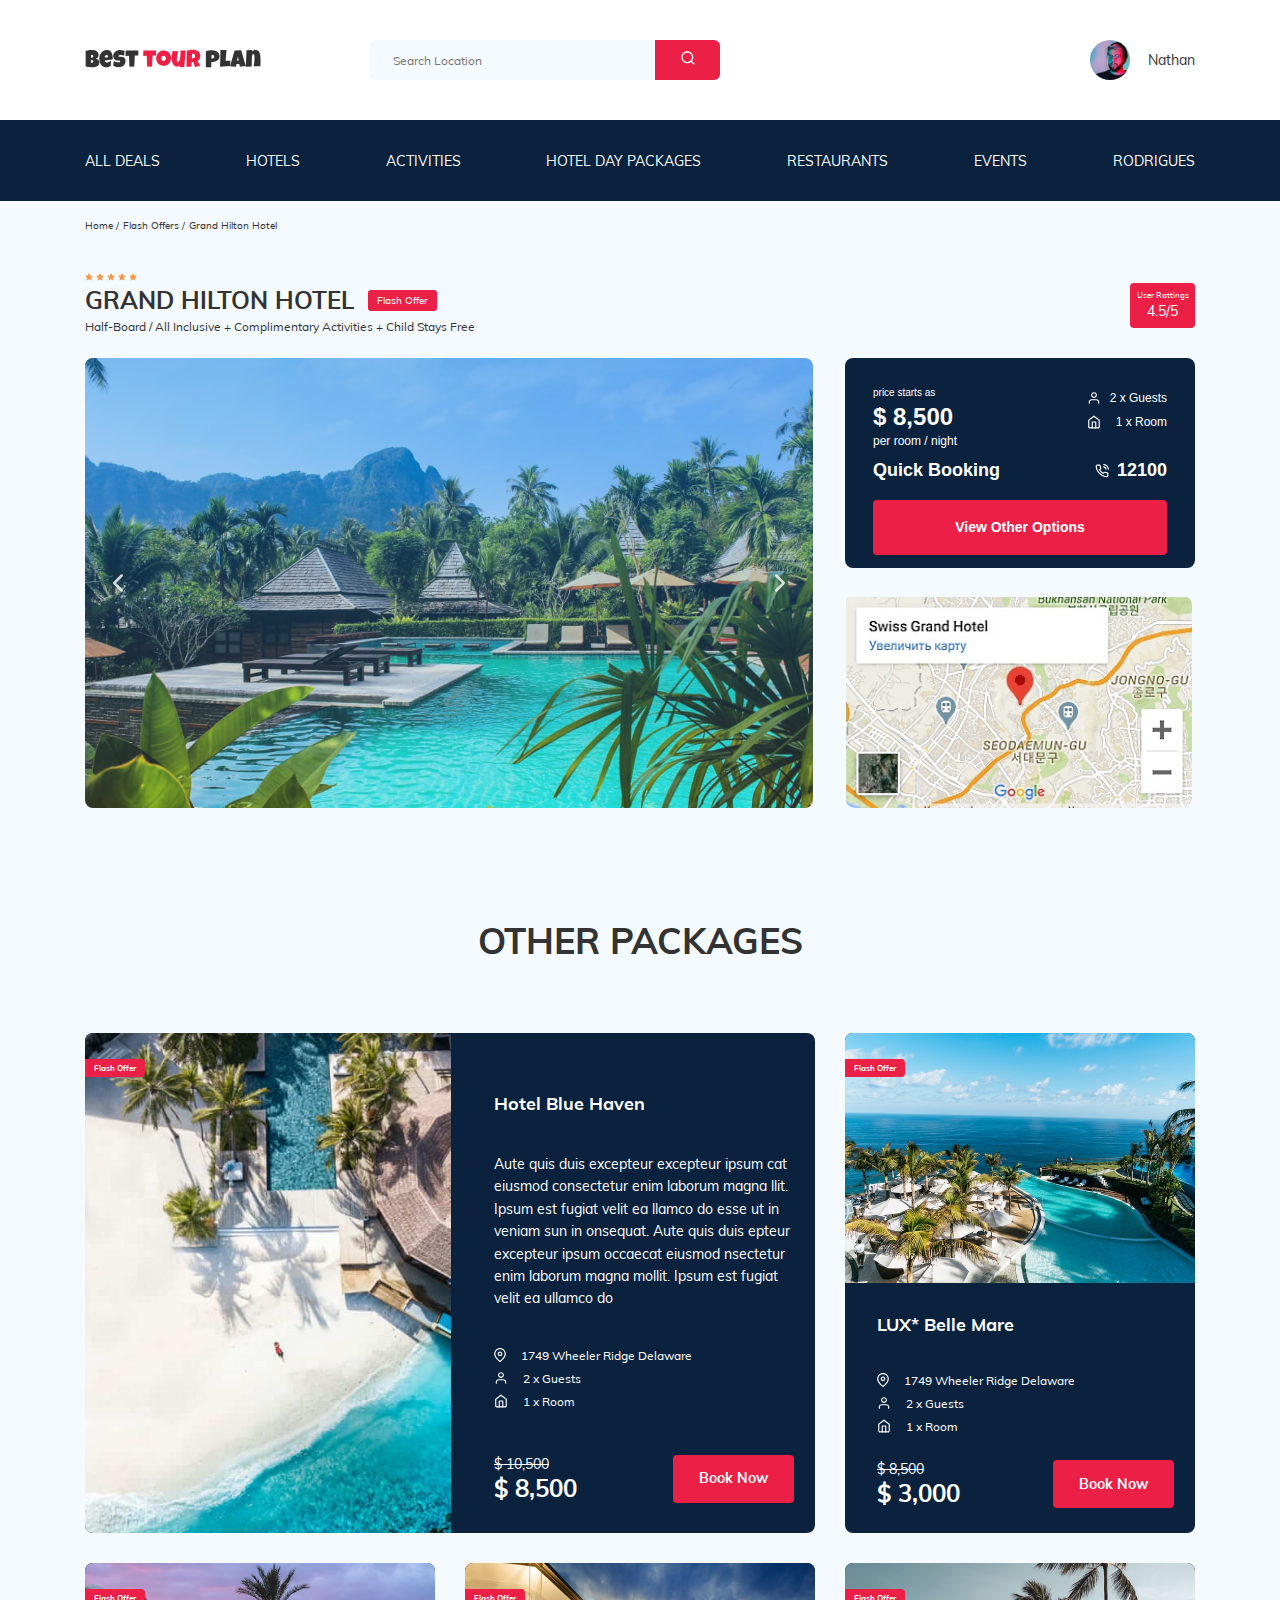
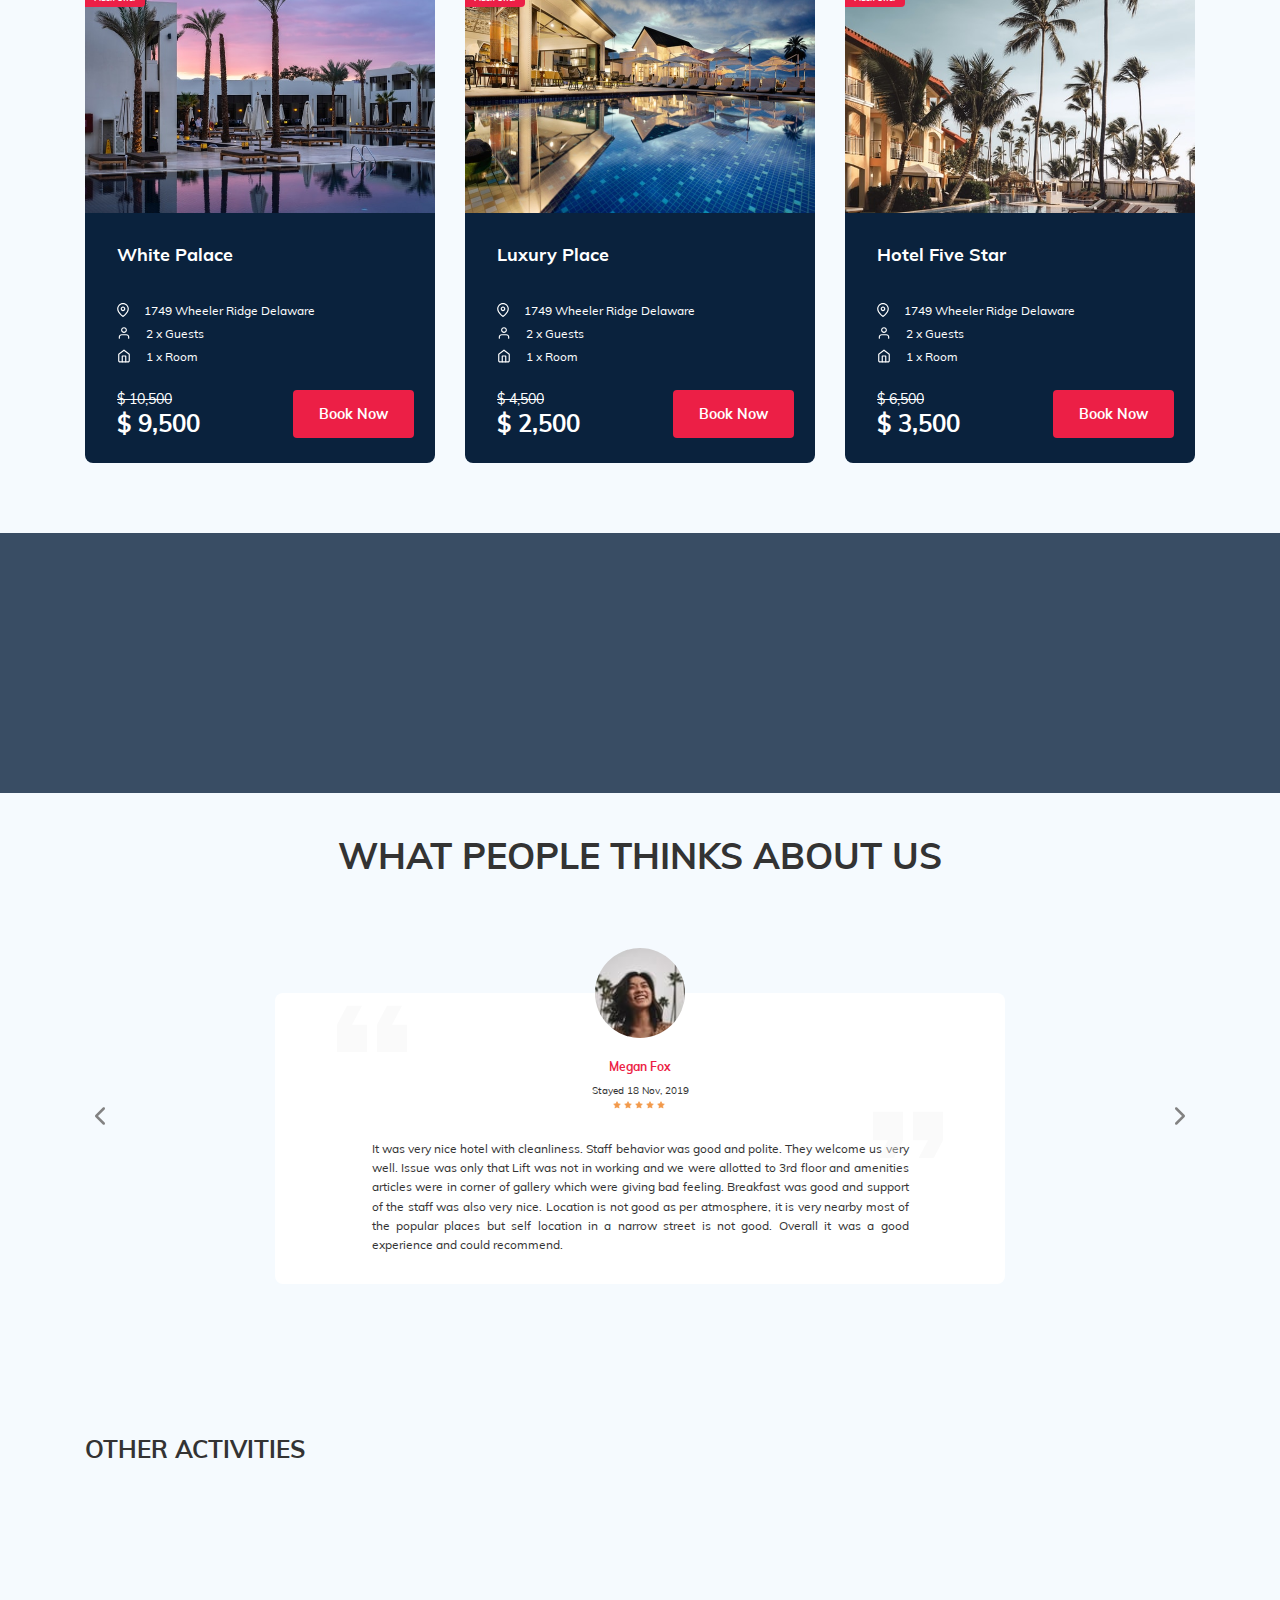
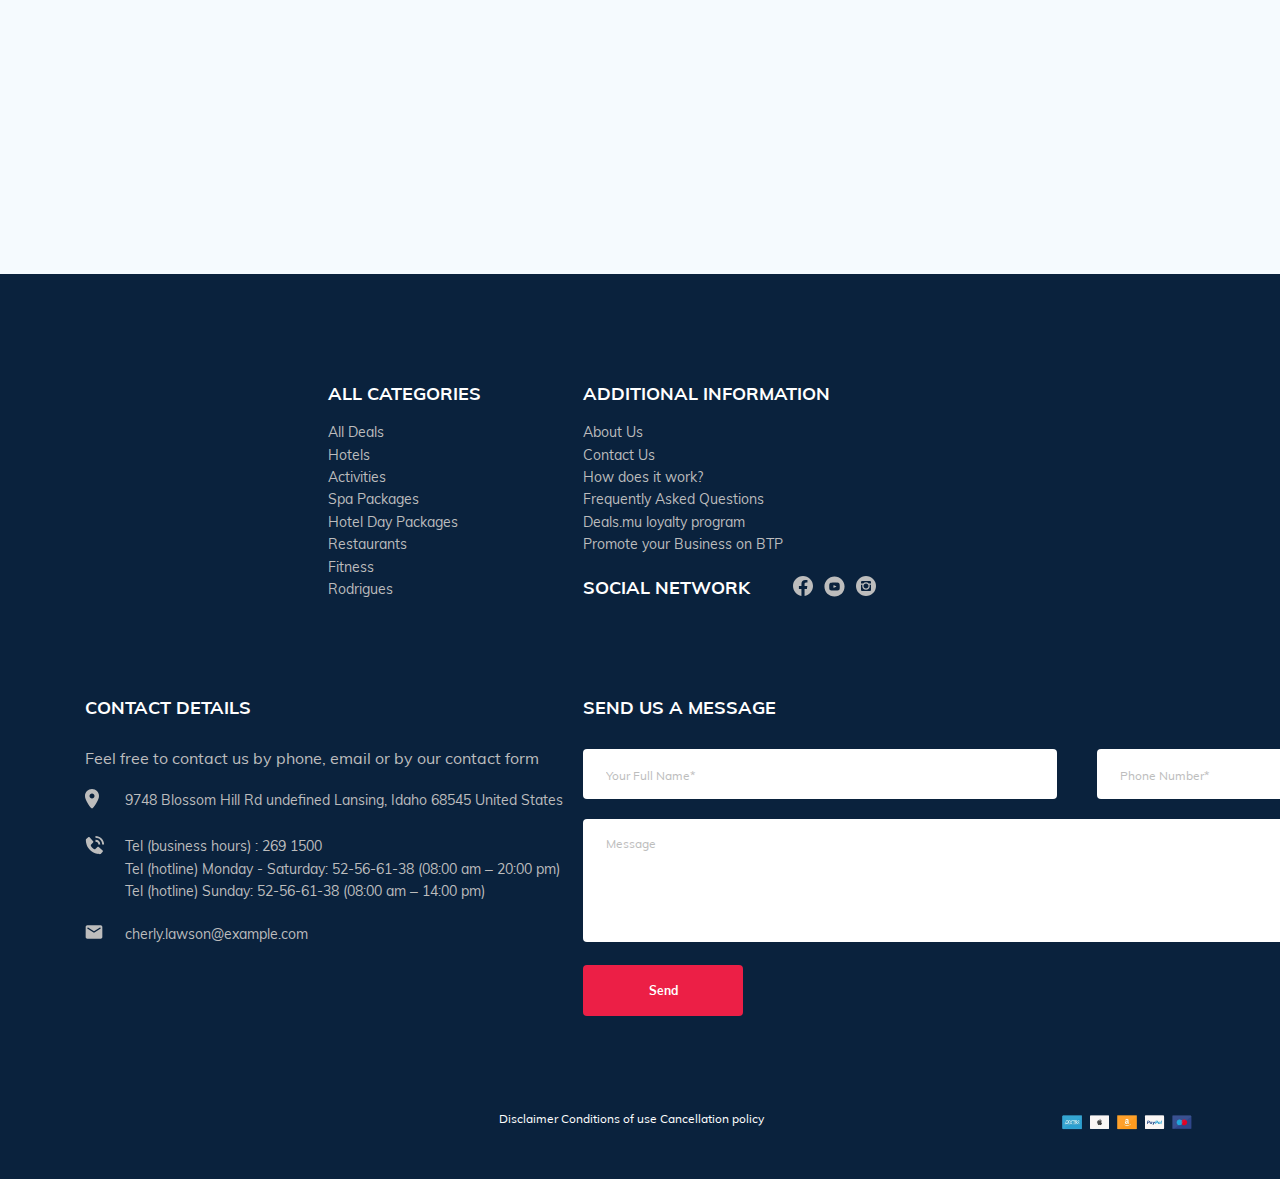
==== commit 873cdc3e: "fix: some bugs" ====
--- a/index.html
+++ b/index.html
@@ -200,8 +200,8 @@
 						</div>
 						<!-- /.booking -->
 						<div class="map">
-							<img src="img/map.jpg" class="map__image" />
-							<iframe rel="preconnect" loading="lazy" src="" class="map__frame"> </iframe>
+							<img src="img/map.jpg" alt="map" class="map__image" />
+							<iframe rel="preconnect" class="map__frame"> </iframe>
 							<!-- src="https://www.google.com/maps/embed?pb=!1m18!1m12!1m3!1d35768.629794727676!2d126.9271982856096!3d37.589681673921!2m3!1f0!2f0!3f0!3m2!1i1024!2i768!4f13.1!3m3!1m2!1s0x357c986a45705bb5%3A0x224be1d558aa33!2sSwiss%20Grand%20Hotel!5e0!3m2!1sru!2sru!4v1595847140951!5m2!1sru!2sru&display=swap" -->
 						</div>
 						<!-- /.map -->
@@ -209,6 +209,248 @@
 					<!-- /.hotel-about -->
 				</div>
 				<!-- /.hotel-grid -->
+			</div>
+			<!-- /.container -->
+		</section>
+
+		<section class="packages">
+			<div class="container">
+				<h2 class="packages__title">Other Packages</h2>
+				<div class="packages-wrapper">
+					<div class="item packages__item packages__item_2x">
+						<div class="item__photo item__photo_2x">
+							<img src="img/item-1.jpg" alt="Image: Hotel Blue Haven" class="image item__image" />
+							<span class="item__offer">Flash Offer</span>
+						</div>
+						<!-- /.item__photo -->
+						<div class="item__about item__about_2x">
+							<div class="item-star-wrapper">
+								<div class="stars item__stars">
+									<img src="img/star.svg" alt="Icon: Star" class="image star" data-aos="fade-down" data-aos-duration="400" />
+									<img src="img/star.svg" alt="Icon: Star" class="image star" data-aos="fade-down" data-aos-duration="500" />
+									<img src="img/star.svg" alt="Icon: Star" class="image star" data-aos="fade-down" data-aos-duration="600" />
+									<img src="img/star.svg" alt="Icon: Star" class="image star" data-aos="fade-down" data-aos-duration="700" />
+									<img src="img/star.svg" alt="Icon: Star" class="image star" data-aos="fade-down" data-aos-duration="800" />
+								</div>
+								<!-- /.stars -->
+								<h3 class="item__name item__name_2x">Hotel Blue Haven</h3>
+							</div>
+							<!-- /.item-star-wrapper -->
+
+							<div class="item__paragraph">
+								Aute quis duis excepteur excepteur ipsum cat eiusmod consectetur enim laborum magna llit. Ipsum est fugiat velit
+								ea llamco do esse ut in veniam sun in onsequat. Aute quis duis epteur excepteur ipsum occaecat eiusmod nsectetur
+								enim laborum magna mollit. Ipsum est fugiat velit ea ullamco do
+							</div>
+							<!-- /.item__paragraph -->
+							<div class="item__room">
+								<div class="item__text">
+									<img src="img/packages-map.svg" alt="Icon: Map marker" class="image item__icon" />
+									<span class="item__description">1749 Wheeler Ridge Delaware</span>
+								</div>
+								<!-- /.item__text -->
+
+								<div class="item__text">
+									<img src="img/user.svg" alt="Icon: User" class="image item__icon" />
+									<span class="item__description">2 x Guests</span>
+								</div>
+								<!-- /.item__text -->
+
+								<div class="item__text">
+									<img src="img/home.svg" alt="Icon: Home" class="image item__icon" />
+									<span class="item__description">1 x Room</span>
+								</div>
+								<!-- /.item__text -->
+							</div>
+							<!-- /.item__room -->
+
+							<div class="item-price-wrapper">
+								<div class="item__price">
+									<span class="item__oldpricetag">$ 10,500</span>
+									<strong class="item__pricetag">$ 8,500</strong>
+								</div>
+								<!-- /.item__price -->
+								<button class="button item__button" data-toggle="modal" data-href="#booking-modal">Book Now</button>
+							</div>
+							<!-- /.item-price-wrapper -->
+						</div>
+						<!-- /.item__about -->
+					</div>
+					<!-- /.packages__item -->
+					<div class="item packages__item">
+						<div class="item__photo">
+							<img src="img/item-2.jpg" alt="Image: LUX* Belle Mare" class="image item__image" />
+							<span class="item__offer">Flash Offer</span>
+						</div>
+						<!-- /.item__photo -->
+						<div class="item__about">
+							<h3 class="item__name">LUX* Belle Mare</h3>
+
+							<div class="item__room">
+								<div class="item__text">
+									<img src="img/packages-map.svg" alt="Icon: Map marker" class="image item__icon" />
+									<span class="item__description">1749 Wheeler Ridge Delaware</span>
+								</div>
+								<!-- /.item__text -->
+
+								<div class="item__text">
+									<img src="img/user.svg" alt="Icon: User" class="image item__icon" />
+									<span class="item__description">2 x Guests</span>
+								</div>
+								<!-- /.item__text -->
+
+								<div class="item__text">
+									<img src="img/home.svg" alt="Icon: Home" class="image item__icon" />
+									<span class="item__description">1 x Room</span>
+								</div>
+								<!-- /.item__text -->
+							</div>
+							<!-- /.item__room -->
+
+							<div class="item-price-wrapper">
+								<div class="item__price">
+									<span class="item__oldpricetag">$ 8,500</span>
+									<strong class="item__pricetag">$ 3,000</strong>
+								</div>
+								<!-- /.item__price -->
+								<button class="button item__button" data-toggle="modal" data-href="#booking-modal">Book Now</button>
+							</div>
+							<!-- /.item-price-wrapper -->
+						</div>
+						<!-- /.item__about -->
+					</div>
+					<!-- /.packages__item -->
+					<div class="item packages__item">
+						<div class="item__photo">
+							<img src="img/item-3.jpg" alt="Image: White Palace" class="image item__image" />
+							<span class="item__offer">Flash Offer</span>
+						</div>
+						<!-- /.item__photo -->
+						<div class="item__about">
+							<h3 class="item__name">White Palace</h3>
+
+							<div class="item__room">
+								<div class="item__text">
+									<img src="img/packages-map.svg" alt="Icon: Map marker" class="image item__icon" />
+									<span class="item__description">1749 Wheeler Ridge Delaware</span>
+								</div>
+								<!-- /.item__text -->
+
+								<div class="item__text">
+									<img src="img/user.svg" alt="Icon: User" class="image item__icon" />
+									<span class="item__description">2 x Guests</span>
+								</div>
+								<!-- /.item__text -->
+
+								<div class="item__text">
+									<img src="img/home.svg" alt="Icon: Home" class="image item__icon" />
+									<span class="item__description">1 x Room</span>
+								</div>
+								<!-- /.item__text -->
+							</div>
+							<!-- /.item__room -->
+
+							<div class="item-price-wrapper">
+								<div class="item__price">
+									<span class="item__oldpricetag">$ 10,500</span>
+									<strong class="item__pricetag">$ 9,500</strong>
+								</div>
+								<!-- /.item__price -->
+								<button class="button item__button" data-toggle="modal" data-href="#booking-modal">Book Now</button>
+							</div>
+							<!-- /.item-price-wrapper -->
+						</div>
+						<!-- /.item__about -->
+					</div>
+					<!-- /.packages__item -->
+					<div class="item packages__item">
+						<div class="item__photo">
+							<img src="img/item-4.jpg" alt="Image: Luxury Place" class="image item__image" />
+							<span class="item__offer">Flash Offer</span>
+						</div>
+						<!-- /.item__photo -->
+						<div class="item__about">
+							<h3 class="item__name">Luxury Place</h3>
+
+							<div class="item__room">
+								<div class="item__text">
+									<img src="img/packages-map.svg" alt="Icon: Map marker" class="image item__icon" />
+									<span class="item__description">1749 Wheeler Ridge Delaware</span>
+								</div>
+								<!-- /.item__text -->
+
+								<div class="item__text">
+									<img src="img/user.svg" alt="Icon: User" class="image item__icon" />
+									<span class="item__description">2 x Guests</span>
+								</div>
+								<!-- /.item__text -->
+
+								<div class="item__text">
+									<img src="img/home.svg" alt="Icon: Home" class="image item__icon" />
+									<span class="item__description">1 x Room</span>
+								</div>
+								<!-- /.item__text -->
+							</div>
+							<!-- /.item__room -->
+
+							<div class="item-price-wrapper">
+								<div class="item__price">
+									<span class="item__oldpricetag">$ 4,500</span>
+									<strong class="item__pricetag">$ 2,500</strong>
+								</div>
+								<!-- /.item__price -->
+								<button class="button item__button" data-toggle="modal" data-href="#booking-modal">Book Now</button>
+							</div>
+							<!-- /.item-price-wrapper -->
+						</div>
+						<!-- /.item__about -->
+					</div>
+					<!-- /.packages__item -->
+					<div class="item packages__item">
+						<div class="item__photo">
+							<img src="img/item-5.jpg" alt="Image: Hotel Five Star" class="image item__image" />
+							<span class="item__offer">Flash Offer</span>
+						</div>
+						<!-- /.item__photo -->
+						<div class="item__about">
+							<h3 class="item__name">Hotel Five Star</h3>
+
+							<div class="item__room">
+								<div class="item__text">
+									<img src="img/packages-map.svg" alt="Icon: Map marker" class="image item__icon" />
+									<span class="item__description">1749 Wheeler Ridge Delaware</span>
+								</div>
+								<!-- /.item__text -->
+
+								<div class="item__text">
+									<img src="img/user.svg" alt="Icon: User" class="image item__icon" />
+									<span class="item__description">2 x Guests</span>
+								</div>
+								<!-- /.item__text -->
+
+								<div class="item__text">
+									<img src="img/home.svg" alt="Icon: Home" class="image item__icon" />
+									<span class="item__description">1 x Room</span>
+								</div>
+								<!-- /.item__text -->
+							</div>
+							<!-- /.item__room -->
+
+							<div class="item-price-wrapper">
+								<div class="item__price">
+									<span class="item__oldpricetag">$ 6,500</span>
+									<strong class="item__pricetag">$ 3,500</strong>
+								</div>
+								<!-- /.item__price -->
+								<button class="button item__button" data-toggle="modal" data-href="#booking-modal">Book Now</button>
+							</div>
+							<!-- /.item-price-wrapper -->
+						</div>
+						<!-- /.item__about -->
+					</div>
+					<!-- /.packages__item -->
+				</div>
+				<!-- /.packages -->
 			</div>
 			<!-- /.container -->
 		</section>
@@ -370,7 +612,7 @@
 		<footer class="footer">
 			<div class="container">
 				<div class="footer-wrapper">
-					<img class="image footer__logo" src="img/vertical-logo.svg" alt="Logo: Best Tour Plan" data-aos="flip-left"" />
+					<img class="image footer__logo" src="img/vertical-logo.svg" alt="Logo: Best Tour Plan" data-aos="flip-left" />
 
 					<div class="footer__list footer__categories">
 						<h3 class="footer__title">All categories</h3>
@@ -500,11 +742,11 @@
 						<h3 class="footer__title footer__title_mb-30">Send us a message</h3>
 						<form action="php/send.php" method="POST" class="form footer__form">
 							<div class="footer__input-group">
-								<input type="text" name="name" class="input footer__input" placeholder="Your Full Name*" required />
+								<input type="text" name="footer_name" class="input footer__input" placeholder="Your Full Name*" required />
 							</div>
 							<!-- /.footer__input-group -->
 							<div class="footer__input-group">
-								<input type="tel" name="phone" class="input footer__input" placeholder="Phone Number*" required />
+								<input type="tel" name="footer_phone" class="input footer__input" placeholder="Phone Number*" required />
 							</div>
 							<!-- /.footer__input-group -->
 
@@ -575,7 +817,7 @@
 		</div>
 		<!-- /.modal -->
 
-		<script src="https://ajax.googleapis.com/ajax/libs/jquery/3.5.1/jquery.min.js"></script>
+		<script src="js/jquery-3.5.1.min.js"></script>
 		<script src="js/swiper-bundle.min.js"></script>
 		<script src="js/aos.js"></script>
 		<script src="js/parallax.min.js"></script>
--- a/css/slyle.css
+++ b/css/slyle.css
@@ -1,2 +1,2 @@
-@font-face{font-family:'Muli';src:url("../fonts/Muliregular.woff2") format("woff2"),url("../fonts/Muliregular.woff") format("woff");font-weight:400;font-style:normal;font-display:swap}@font-face{font-family:'Muli';src:url("../fonts/Mulibold.woff2") format("woff2"),url("../fonts/Mulibold.woff") format("woff");font-weight:700;font-style:normal;font-display:swap}*{-webkit-box-sizing:border-box;box-sizing:border-box}body{font-family:'Muli', sans-serif;color:#333;background-color:#f5fafe}.container{max-width:1110px;margin:auto}.image{max-width:100%;-o-object-fit:cover;object-fit:cover}.star{margin-right:3px}.input{background:#FFFFFF;border-radius:4px;border:none;padding:0 23px;height:50px}.input::-webkit-input-placeholder{color:#BDBDBD;font-size:12px}.input:-ms-input-placeholder{color:#BDBDBD;font-size:12px}.input::-ms-input-placeholder{color:#BDBDBD;font-size:12px}.input::placeholder{color:#BDBDBD;font-size:12px}.textarea{min-height:123px;background:#FFFFFF;border-radius:4px;padding:18px 23px;border:none;resize:none}.textarea::-webkit-input-placeholder{color:#BDBDBD;font-size:12px}.textarea:-ms-input-placeholder{color:#BDBDBD;font-size:12px}.textarea::-ms-input-placeholder{color:#BDBDBD;font-size:12px}.textarea::placeholder{color:#BDBDBD;font-size:12px}.button{min-width:160px;min-height:50px;padding:18px;font-style:normal;font-weight:bold;font-size:12px;line-height:15px;color:#fff;background-color:#EC1F46;border:none;border-radius:4px;cursor:pointer;outline:none}.form{display:-webkit-box;display:-ms-flexbox;display:flex;-webkit-box-align:center;-ms-flex-align:center;align-items:center;-webkit-box-pack:justify;-ms-flex-pack:justify;justify-content:space-between;-ms-flex-wrap:wrap;flex-wrap:wrap}.form__error{color:#EC1F46}.form__error[for=name],.form__error[for=phone],.form__error[for=email]{padding-top:4px;position:absolute;bottom:4px;left:2px;font-size:12px;font-weight:bold}.form-info{font-style:normal;font-weight:bold;font-size:12px;line-height:15px;color:#E0E0E0}/*! normalize.css v8.0.1 | MIT License | github.com/necolas/normalize.css */html{line-height:1.15;-webkit-text-size-adjust:100%}body{margin:0}main{display:block}h1{font-size:2em;margin:0.67em 0}hr{-webkit-box-sizing:content-box;box-sizing:content-box;height:0;overflow:visible}pre{font-family:monospace, monospace;font-size:1em}a{background-color:transparent}abbr[title]{border-bottom:none;text-decoration:underline;-webkit-text-decoration:underline dotted;text-decoration:underline dotted}b,strong{font-weight:bolder}code,kbd,samp{font-family:monospace, monospace;font-size:1em}small{font-size:80%}sub,sup{font-size:75%;line-height:0;position:relative;vertical-align:baseline}sub{bottom:-0.25em}sup{top:-0.5em}img{border-style:none}button,input,optgroup,select,textarea{font-family:inherit;font-size:100%;line-height:1.15;margin:0}button,input{overflow:visible}button,select{text-transform:none}button,[type="button"],[type="reset"],[type="submit"]{-webkit-appearance:button}button::-moz-focus-inner,[type="button"]::-moz-focus-inner,[type="reset"]::-moz-focus-inner,[type="submit"]::-moz-focus-inner{border-style:none;padding:0}button:-moz-focusring,[type="button"]:-moz-focusring,[type="reset"]:-moz-focusring,[type="submit"]:-moz-focusring{outline:1px dotted ButtonText}fieldset{padding:0.35em 0.75em 0.625em}legend{-webkit-box-sizing:border-box;box-sizing:border-box;color:inherit;display:table;max-width:100%;padding:0;white-space:normal}progress{vertical-align:baseline}textarea{overflow:auto}[type="checkbox"],[type="radio"]{-webkit-box-sizing:border-box;box-sizing:border-box;padding:0}[type="number"]::-webkit-inner-spin-button,[type="number"]::-webkit-outer-spin-button{height:auto}[type="search"]{-webkit-appearance:textfield;outline-offset:-2px}[type="search"]::-webkit-search-decoration{-webkit-appearance:none}::-webkit-file-upload-button{-webkit-appearance:button;font:inherit}details{display:block}summary{display:list-item}template{display:none}[hidden]{display:none}.navbar{background-color:#ffffff}.navbar-top{display:-webkit-box;display:-ms-flexbox;display:flex;-webkit-box-align:center;-ms-flex-align:center;align-items:center;-webkit-box-pack:justify;-ms-flex-pack:justify;justify-content:space-between;padding:40px 0px}.navbar-top__menu-button{display:none}.navbar__search{margin-right:auto;margin-left:108px}.navbar-menu{background:#0A223D}.navbar-menu__navigation{margin:0;padding:31px 0px;list-style-type:none;display:-webkit-box;display:-ms-flexbox;display:flex;-webkit-box-align:center;-ms-flex-align:center;align-items:center;-webkit-box-pack:justify;-ms-flex-pack:justify;justify-content:space-between;color:#fff}.navbar-menu__link{color:#fff;text-decoration:none;text-transform:uppercase;font-size:14px;line-height:18px}.navbar-menu__item_mob_visible{display:none;width:80%}.logo{width:177px}.search{display:-webkit-box;display:-ms-flexbox;display:flex;min-width:350px;position:relative;overflow:hidden;border-radius:6px;height:40px}.search__input{width:100%;height:100%;padding-left:23px;padding-right:75px;background-color:#f5fafe;border:none;font-size:12px;line-height:15px;color:#333}.search__button{position:absolute;top:0;right:0;height:100%;width:65px;border:none;background-color:#EC1F46}.user{display:-webkit-box;display:-ms-flexbox;display:flex;-webkit-box-align:center;-ms-flex-align:center;align-items:center;text-decoration:none}.user__avatar{width:40px;height:40px;border-radius:50%}.user__name{margin-left:18px;font-size:14px;line-height:18px;color:#333}.menu-button{outline:none;border:none}.menu-button:focus{outline:none}.breadcrumb-list{list-style:none;display:-webkit-box;display:-ms-flexbox;display:flex;-webkit-box-align:center;-ms-flex-align:center;align-items:center;padding:18px 0px;margin:0}.breadcrumb-list__item{font-size:10px;line-height:13px}.breadcrumb-list__item:not(:last-child)::after{content:'/';margin-right:4px}.breadcrumb-list__link{text-decoration:none;color:inherit}.hotel{padding:23px 0 70px 0}.hotel-info{display:-webkit-box;display:-ms-flexbox;display:flex;-webkit-box-align:center;-ms-flex-align:center;align-items:center;-webkit-box-pack:justify;-ms-flex-pack:justify;justify-content:space-between;padding-bottom:20px}.hotel-info__offer{margin-left:14px;margin-top:4px}.hotel-info__name{margin-top:4px;margin-bottom:0}.hotel-info__description{margin:4px 0}.hotel-name{font-size:24px;line-height:30px}.hotel-wrapper{display:-webkit-box;display:-ms-flexbox;display:flex;-ms-flex-wrap:wrap;flex-wrap:wrap;-webkit-box-align:center;-ms-flex-align:center;align-items:center}.hotel-description{font-size:12px;line-height:15px}.hotel-grid{display:-webkit-box;display:-ms-flexbox;display:flex;-webkit-box-pack:justify;-ms-flex-pack:justify;justify-content:space-between}.hotel-grid__slider{width:728px;height:450px}.hotel-about{display:-webkit-box;display:-ms-flexbox;display:flex;-webkit-box-orient:vertical;-webkit-box-direction:normal;-ms-flex-direction:column;flex-direction:column;-webkit-box-pack:justify;-ms-flex-pack:justify;justify-content:space-between}.hotel-slider{width:100%;height:100%;position:relative;border-radius:8px}.hotel-slider__item{display:-webkit-box;display:-ms-flexbox;display:flex;-webkit-box-pack:center;-ms-flex-pack:center;justify-content:center;-webkit-box-align:center;-ms-flex-align:center;align-items:center}.hotel-slider__item::after{content:'';position:absolute;width:100%;height:100%;top:0;bottom:0;right:0;left:0;z-index:10;background:-webkit-gradient(linear, left top, left bottom, from(rgba(0,122,223,0.48)), to(rgba(255,255,255,0.128)));background:linear-gradient(180deg, rgba(0,122,223,0.48) 0%, rgba(255,255,255,0.128) 100%)}.hotel-slider__image{height:100%;width:100%}.hotel-slider__button{position:absolute;top:50%;-webkit-transform:translateY(-50%);transform:translateY(-50%);z-index:20;background:transparent;width:30px;height:30px;border:none;outline:none;cursor:pointer;background-repeat:no-repeat;background-position:center;background-size:10px}.hotel-slider__button_prev{left:18px;background-image:url("../img/arrow-prev.svg")}.hotel-slider__button_next{right:18px;background-image:url("../img/arrow-next.svg")}.stars{-ms-flex-preferred-size:100%;flex-basis:100%;display:-webkit-box;display:-ms-flexbox;display:flex}.offer{font-size:10px;line-height:13px;padding:4px 9px;background:#EC1F46;border-radius:3px;color:#fff}.rating{max-width:65px;min-height:45px;text-align:center;color:#fff;background:#EC1F46;border-radius:4px}.rating__text{font-size:8px;line-height:10px}.rating__counter{font-size:14px;line-height:18px}.booking{background:#0A223D;color:#fff;font-family:'Nunito', sans-serif;border-radius:8px;width:350px;height:210px;padding:28px}.booking__info{display:-webkit-box;display:-ms-flexbox;display:flex;-webkit-box-pack:justify;-ms-flex-pack:justify;justify-content:space-between;margin-bottom:9px}.booking__price{display:-webkit-box;display:-ms-flexbox;display:flex;-webkit-box-orient:vertical;-webkit-box-direction:normal;-ms-flex-direction:column;flex-direction:column}.booking__start{font-weight:normal;font-size:10px;line-height:14px}.booking__pricetag{font-weight:800;font-size:24px;line-height:33px}.booking__per-room{font-weight:normal;font-size:12px;line-height:16px}.booking__room{margin-top:4px}.booking__text{display:-webkit-box;display:-ms-flexbox;display:flex;-webkit-box-align:center;-ms-flex-align:center;align-items:center;-webkit-box-pack:justify;-ms-flex-pack:justify;justify-content:space-between;margin-bottom:8px;font-weight:normal;font-size:12px;line-height:16px}.booking__description{margin-left:9px}.booking__call-center{display:-webkit-box;display:-ms-flexbox;display:flex;-webkit-box-align:center;-ms-flex-align:center;align-items:center;-webkit-box-pack:justify;-ms-flex-pack:justify;justify-content:space-between;margin-bottom:17px}.booking__heading{font-weight:600;font-size:18px;line-height:25px}.booking__number{display:-webkit-box;display:-ms-flexbox;display:flex;-webkit-box-align:center;-ms-flex-align:center;align-items:center;-webkit-box-pack:justify;-ms-flex-pack:justify;justify-content:space-between;color:inherit;text-decoration:none;font-weight:600;font-size:18px;line-height:25px}.booking__phone{margin-left:8px}.booking__button{width:100%;min-height:45px;font-weight:600;font-size:14px;line-height:19px;background:#EC1F46;color:#fff;border-radius:4px;border:none;cursor:pointer}.map{width:347px;height:213px;background:gray;border-radius:10px;overflow:hidden}.map__frame{width:100%;height:213px;frameborder:0;border:0;allowfullscreen:"";aria-hidden:"false";overflow:hidden}.map__image{-o-object-fit:cover;object-fit:cover;width:100%}.parallax-window{height:260px;background:transparent}.newsletter{display:-webkit-box;display:-ms-flexbox;display:flex;height:260px;-webkit-box-align:center;-ms-flex-align:center;align-items:center;-webkit-box-pack:center;-ms-flex-pack:center;justify-content:center;position:relative;padding:98px 0 87px 0;background-repeat:no-repeat;background-size:cover;background-position:center}.newsletter:before{position:absolute;content:'';top:0;bottom:0;right:0;left:0;width:100%;height:100%;background-color:rgba(10,34,61,0.8)}.newsletter-wrapper{position:relative;display:-webkit-box;display:-ms-flexbox;display:flex;-webkit-box-align:center;-ms-flex-align:center;align-items:center;-webkit-box-pack:justify;-ms-flex-pack:justify;justify-content:space-between;width:731px;margin:354 auto}.newsletter-title{color:#fff;font-style:normal;font-weight:300;font-size:24px;line-height:30px}.newsletter-title__strong{display:block;font-size:36px;line-height:45px;text-transform:uppercase}.newsletter .subscribe{position:relative;width:350px;height:55px}.newsletter .subscribe__input{position:absolute;width:100%;height:100%;border:none;padding-left:33px;padding-right:75px;font-style:normal;font-weight:300;font-size:14px;line-height:18px;border-radius:4px;overflow:hidden}.newsletter .subscribe__input::-webkit-input-placeholder{color:#BDBDBD}.newsletter .subscribe__input:-ms-input-placeholder{color:#BDBDBD}.newsletter .subscribe__input::-ms-input-placeholder{color:#BDBDBD}.newsletter .subscribe__input::placeholder{color:#BDBDBD}.newsletter .subscribe__button{position:absolute;min-width:65px;top:0;right:0;height:100%;border:none;background-color:#EC1F46;color:#fff;font-weight:bold;font-size:12px;line-height:15px;cursor:pointer;overflow:hidden;border-top-right-radius:4px;border-bottom-right-radius:4px}.form__error[for=newsletter_email]{position:absolute;top:57px;left:2px;font-size:12px;color:#EC1F46}.reviews{padding:40px 0 70px 0}.reviews__title{display:block;max-width:100%;font-style:normal;font-weight:bold;font-size:36px;line-height:45px;text-align:center;text-transform:uppercase;margin:0px auto 70px}.reviews-slider__item{position:relative;display:-webkit-box;display:-ms-flexbox;display:flex;-webkit-box-orient:vertical;-webkit-box-direction:normal;-ms-flex-direction:column;flex-direction:column;-webkit-box-align:center;-ms-flex-align:center;align-items:center;width:730px;margin:45px auto 0;background-color:white;border-radius:8px;padding:0 62px 30px}.reviews-slider__item::before{position:absolute;top:12px;left:62px;content:'';width:70px;height:47px;background-image:url(../img/quote-left.svg);background-repeat:no-repeat}.reviews-slider__item::after{position:absolute;top:118px;right:62px;content:'';width:70px;height:47px;background-image:url(../img/quote-right.svg);background-repeat:no-repeat}.reviews-slider__button{position:absolute;top:50%;-webkit-transform:translateY(-50%);transform:translateY(-50%);width:30px;height:30px;background-repeat:no-repeat;background-size:10px;background-position:center;border:none;background-color:transparent;outline:none;z-index:99;cursor:pointer}.reviews-slider__button_prev{background-image:url(../img/gray-arrow-left.svg);left:0}.reviews-slider__button_next{background-image:url(../img/gray-arrow-right.svg);right:0}.reviews-slider__profile{display:-webkit-box;display:-ms-flexbox;display:flex;-webkit-box-orient:vertical;-webkit-box-direction:normal;-ms-flex-direction:column;flex-direction:column;-webkit-box-align:center;-ms-flex-align:center;align-items:center;margin:-45px 0 30px 0}.reviews-slider__avatar{width:90px;height:90px;border-radius:50%;margin-bottom:9px}.reviews-slider__username{font-style:normal;font-weight:bold;font-size:12px;line-height:15px;color:#EC1F46;margin-bottom:10px}.reviews-slider__date{font-style:normal;font-weight:normal;font-size:10px;line-height:13px;margin-bottom:4px}.reviews-slider__rating{display:-webkit-box;display:-ms-flexbox;display:flex;-webkit-box-align:center;-ms-flex-align:center;align-items:center}.reviews-slider__text{max-width:537px;font-weight:normal;font-size:12px;line-height:160%;text-align:justify;color:#333333;margin:auto}.activities{padding:60px 0 98px 0}.activities__title{font-style:normal;font-weight:bold;font-size:24px;line-height:30px;text-transform:uppercase;margin-bottom:57px}.activities-wrapper{display:-webkit-box;display:-ms-flexbox;display:flex;-webkit-box-pack:justify;-ms-flex-pack:justify;justify-content:space-between}.card{position:relative;display:-webkit-box;display:-ms-flexbox;display:flex;-webkit-box-orient:vertical;-webkit-box-direction:normal;-ms-flex-direction:column;flex-direction:column;-webkit-box-align:start;-ms-flex-align:start;align-items:flex-start;width:255px;height:255px;padding:24px 26px;border-radius:6px;overflow:hidden}.card::before{content:'';position:absolute;left:0;right:0;bottom:0;top:0;background:linear-gradient(179.83deg, rgba(196,196,196,0) 35.34%, #0A223D 99.85%);z-index:-1}.card__image{position:absolute;width:100%;height:100%;left:0;right:0;bottom:0;top:0;z-index:-2}.card__title{display:inline-block;max-width:200px;margin-top:auto;margin-bottom:18px;color:#fff;font-style:normal;font-weight:bold;font-size:16px;line-height:20px}.card__button{padding:7px 22px;font-family:Nunito;font-style:normal;font-weight:600;font-size:12px;line-height:16px;color:#fff;background-color:#EC1F46;border:none;border-radius:4px;cursor:pointer}.footer{background-color:#0A223D;color:#fff;padding-top:108px;padding-bottom:46px}.footer-wrapper{display:-ms-grid;display:grid;-ms-grid-columns:(minmax(max-content, 1fr))[4];grid-template-columns:repeat(4, minmax(-webkit-max-content, 1fr));grid-template-columns:repeat(4, minmax(max-content, 1fr));grid-gap:20px;grid-auto-rows:minmax(40px, -webkit-min-content);grid-auto-rows:minmax(40px, min-content);-webkit-box-align:start;-ms-flex-align:start;align-items:start}.footer__title{margin:0 0 16px 0;font-style:normal;font-weight:bold;font-size:18px;line-height:23px;text-transform:uppercase}.footer__title_inline{margin:0 43px 0 0}.footer__title_mb-30{margin-bottom:30px}.footer__legal{-ms-grid-column-align:end;justify-self:end}.footer__logo{width:166px;-ms-flex-item-align:center;-ms-grid-row-align:center;align-self:center;-ms-grid-row:1;-ms-grid-row-span:2;grid-row:1/3}.footer__categories{-ms-grid-row:1;-ms-grid-row-span:3;grid-row:1/4}.footer__social-links{display:-webkit-box;display:-ms-flexbox;display:flex;-webkit-box-align:center;-ms-flex-align:center;align-items:center;-webkit-box-pack:justify;-ms-flex-pack:justify;justify-content:space-between;min-width:83px}.footer__social-network{display:-webkit-box;display:-ms-flexbox;display:flex;-webkit-box-align:start;-ms-flex-align:start;align-items:start;-ms-grid-row:2;-ms-grid-row-span:2;grid-row:2/4;grid-column:span 2}.footer__contact-details{grid-column:span 2}.footer__contact-form{grid-column:span 2}.footer__ul{padding:0;margin:0;list-style:none}.footer__item{display:-webkit-box;display:-ms-flexbox;display:flex;-webkit-box-align:start;-ms-flex-align:start;align-items:flex-start;font-style:normal;font-weight:normal;font-size:14px;line-height:160%;color:#BDBDBD}.footer__item_mb-20{margin-bottom:20px}.footer__icon{margin-right:20px}.footer__icon-wrapper{min-width:40px}.footer__text{color:#BDBDBD;margin-bottom:22px}.footer__link{text-decoration:none;color:inherit}.footer__input{width:100%}.footer__input-group{padding-bottom:20px;-ms-flex-preferred-size:48%;flex-basis:48%;position:relative}.footer__input::-webkit-input-placeholder{color:#BDBDBD;font-size:12px}.footer__input:-ms-input-placeholder{color:#BDBDBD;font-size:12px}.footer__input::-ms-input-placeholder{color:#BDBDBD;font-size:12px}.footer__input::placeholder{color:#BDBDBD;font-size:12px}.footer__textarea{-ms-flex-preferred-size:100%;flex-basis:100%;margin-bottom:23px}.footer__textarea::-webkit-input-placeholder{color:#BDBDBD;font-size:12px}.footer__textarea:-ms-input-placeholder{color:#BDBDBD;font-size:12px}.footer__textarea::-ms-input-placeholder{color:#BDBDBD;font-size:12px}.footer__textarea::placeholder{color:#BDBDBD;font-size:12px}.footer__info{display:-webkit-box;display:-ms-flexbox;display:flex;-webkit-box-pack:end;-ms-flex-pack:end;justify-content:flex-end;margin-top:95px}.info-wrapper{display:-webkit-box;display:-ms-flexbox;display:flex;-webkit-box-pack:justify;-ms-flex-pack:justify;justify-content:space-between;width:696px}.info__text{font-style:normal;font-weight:normal;font-size:12px;line-height:15px;color:#fff}.info__cards{width:136px;height:22px}.modal__overlay{position:fixed;top:0;bottom:0;left:0;right:0;background-color:#008fdf63;z-index:100;visibility:hidden;opacity:0;-webkit-transition:opacity 0.5s;transition:opacity 0.5s}.modal__overlay_visible{visibility:visible;opacity:1}.modal__dialog{position:fixed;max-width:478px;max-height:100%;left:50%;top:50%;-webkit-transform:translate(-50%, -50%);transform:translate(-50%, -50%);padding:33px 88px;background-color:#0A223D;color:#fff;border-radius:8px;z-index:101;visibility:hidden;opacity:0;-webkit-transition:opacity 0.5s;transition:opacity 0.5s}.modal__dialog_visible{visibility:visible;opacity:1}.modal__close{position:absolute;right:18px;top:17px;text-decoration:none;cursor:pointer;overflow:hidden}.modal__title{margin:0 0 15px 0;font-style:normal;font-weight:bold;font-size:18px;line-height:23px;text-transform:uppercase;text-align:center}.modal__input{width:100%;margin-bottom:20px}.modal__input-group{position:relative;width:100%}.modal__textarea{width:100%}.modal__button{margin-top:15px}@media (max-width: 1200px){.container{max-width:960px}.hotel-grid__slider{width:590px}.card{width:230px;height:230px}.footer__input-group{-ms-flex-preferred-size:100%;flex-basis:100%}}@media (max-width: 992px){.container{max-width:700px}.logo{width:132px}.navbar__search{margin-left:auto}.navbar-top{padding:30px 0px}.navbar-menu__navigation{padding:22px 0px}.navbar-menu__link{font-size:12px;line-height:15px}.search__input{min-width:340px}.hotel-grid{-webkit-box-orient:vertical;-webkit-box-direction:normal;-ms-flex-direction:column;flex-direction:column}.hotel-grid__slider{margin-bottom:30px;width:100%;height:450px}.hotel-about{-webkit-box-orient:horizontal;-webkit-box-direction:normal;-ms-flex-direction:row;flex-direction:row}.booking{width:48.5%}.map{width:48.5%}.newsletter{padding:92px 0 93px 0}.newsletter-wrapper{max-width:700px;margin:34 auto}.reviews{padding-bottom:60px}.reviews__title{margin-bottom:50px;font-size:30px;line-height:38px}.reviews-slider__item{max-width:580px}.activities{padding-top:60px;padding-bottom:70px}.activities__title{max-width:700px;margin-top:0px;margin-bottom:57px}.activities-wrapper{max-width:700px;-ms-flex-wrap:wrap;flex-wrap:wrap;margin:0 auto}.activities__card{margin-bottom:20px}.card{width:339px;height:255px}.footer-wrapper{-ms-grid-columns:1fr 0.5fr 1.5fr 1fr 1fr 1fr;grid-template-columns:1fr 0.5fr 1.5fr 1fr 1fr 1fr;grid-row-gap:38px}.footer__input-group{-ms-flex-preferred-size:48%;flex-basis:48%}.footer__logo{width:104px;height:120px;-ms-grid-row:1;-ms-grid-row-span:1;grid-row:1/2;grid-column:span 2}.footer__social-network{-ms-grid-column-align:center;justify-self:center;-ms-grid-row:1;-ms-grid-row-span:1;grid-row:1/2;grid-column:span 3;-ms-flex-item-align:center;-ms-grid-row-align:center;align-self:center}.footer__categories{-ms-grid-row:2;-ms-grid-row-span:1;grid-row:2/3;grid-column:span 2}.footer__additional{-ms-grid-column-align:center;justify-self:center;grid-column:span 2}.footer__legal{-ms-grid-column-align:center;justify-self:center;grid-column:span 2}.footer__contact-details{grid-column:span 5;-ms-grid-row:3;grid-row:3}.footer__contact-form{grid-column:span 5;-ms-grid-row:4;grid-row:4}.footer__info{margin-top:63px}.modal__dialog{padding:33px 48px}}@media (max-width: 768px){body{padding-top:78px}.container{max-width:690px;width:92%}.navbar_mob-fixed{position:fixed;left:0;right:0;top:0;z-index:99}.navbar__search_mob_hidden,.navbar__user_mob_hidden{display:none}.navbar__search_mob_visible,.navbar__user_mob_visible{display:-webkit-box;display:-ms-flexbox;display:flex}.navbar__user{-webkit-box-orient:vertical;-webkit-box-direction:normal;-ms-flex-direction:column;flex-direction:column;-webkit-box-pack:center;-ms-flex-pack:center;justify-content:center}.navbar-menu{display:none;position:fixed;left:0;right:0;top:78px;bottom:0;padding-top:30px}.navbar-menu__navigation{-webkit-box-orient:vertical;-webkit-box-direction:normal;-ms-flex-direction:column;flex-direction:column}.navbar-menu__item{margin-bottom:20px}.navbar-menu__item_mob_visible{display:block;margin-bottom:39px}.navbar-menu_visible{display:block}.navbar-top__menu-button{display:-webkit-box;display:-ms-flexbox;display:flex;padding:0;margin:0;width:16px;height:11px;border:none;background:none;cursor:pointer;outline:none}.navbar-top__menu-button:focus{outline:none}.navbar-top__menu__image{width:16px;height:11px}.user__name_light{color:#fff;margin-left:0px;margin-top:10px;margin-bottom:7px}.search__input{min-width:auto}.stars{-ms-flex-preferred-size:inherit;flex-basis:inherit}.hotel-name{-ms-flex-preferred-size:100%;flex-basis:100%}.hotel-wrapper{-webkit-box-pack:justify;-ms-flex-pack:justify;justify-content:space-between}.hotel-info__text{width:100%}.hotel-info__name{margin-top:10px}.hotel-info__rating{display:none}.hotel-info__offer{-webkit-box-ordinal-group:0;-ms-flex-order:-1;order:-1;margin-left:0}.hotel-grid__slider{height:350px}.newsletter{padding:76px 0 83px 0}.newsletter__title{margin-bottom:37px}.newsletter-wrapper{-webkit-box-orient:vertical;-webkit-box-direction:normal;-ms-flex-direction:column;flex-direction:column;-webkit-box-align:start;-ms-flex-align:start;align-items:flex-start;margin:20px auto;max-width:570px;width:92%}.newsletter-title{font-size:20px;line-height:25px}.newsletter-title__strong{font-size:30px;line-height:38px}.reviews{padding-bottom:50px}.reviews__title{width:100%;margin-bottom:42px;font-size:18px;line-height:23px}.reviews-slider__item{padding:0 30px 30px;width:100%}.reviews-slider__item:before,.reviews-slider__item:after{display:none}.reviews-slider__button{top:30px;-webkit-transform:translate(-50%, 0);transform:translate(-50%, 0)}.reviews-slider__button_prev{left:50%;margin-left:-65px;-webkit-transform:translate(-50%, 0);transform:translate(-50%, 0)}.reviews-slider__button_next{right:50%;margin-right:-65px;-webkit-transform:translate(50%, 0);transform:translate(50%, 0)}.activities{padding-top:40px;padding-bottom:60px}.card{width:48%;height:255px}.footer__input-group{-ms-flex-preferred-size:100%;flex-basis:100%}.modal__dialog{padding:33px 28px}}@media (max-width: 700px){.footer{padding-top:69px;padding-bottom:21px}.footer-wrapper{-ms-grid-columns:1fr;grid-template-columns:1fr;grid-gap:20px}.footer__title{margin-top:10px;font-size:18px}.footer__title_inline{-ms-flex-preferred-size:100%;flex-basis:100%;margin-bottom:20px;margin-top:10px}.footer__title_mb-30{margin-bottom:15px}.footer__form-info{-ms-flex-preferred-size:100%;flex-basis:100%;margin-bottom:15px}.footer__logo{width:104px;height:120px;-ms-grid-row:1;grid-row:1;-ms-grid-column:1;grid-column:1}.footer__social-network{-ms-grid-column-align:start;justify-self:start;-ms-flex-wrap:wrap;flex-wrap:wrap;-ms-grid-row:2;grid-row:2;-ms-grid-column:1;grid-column:1;-ms-flex-item-align:center;-ms-grid-row-align:center;align-self:center}.footer__additional{-ms-grid-column-align:start;justify-self:start;-ms-grid-row:3;grid-row:3;-ms-grid-column:1;grid-column:1}.footer__categories{-ms-grid-row:4;grid-row:4;-ms-grid-column:1;grid-column:1}.footer__legal{-ms-grid-column-align:start;justify-self:start;-ms-grid-row:5;grid-row:5;-ms-grid-column:1;grid-column:1}.footer__contact-details{margin-top:10px;-ms-grid-row:6;grid-row:6;-ms-grid-column:1;grid-column:1}.footer__contact-form{-ms-grid-row:7;grid-row:7;-ms-grid-column:1;grid-column:1}.footer__button{-webkit-box-ordinal-group:2;-ms-flex-order:1;order:1}.footer__info{margin-top:30px}.footer .info-wrapper{-webkit-box-orient:vertical;-webkit-box-direction:normal;-ms-flex-direction:column;flex-direction:column}.footer .info__text{margin-bottom:10px}.modal__button{-webkit-box-ordinal-group:2;-ms-flex-order:1;order:1}.modal__form-info{-ms-flex-preferred-size:100%;flex-basis:100%;margin-bottom:15px}}@media (max-width: 576px){.logo{width:99px}.hotel-about{-webkit-box-orient:vertical;-webkit-box-direction:normal;-ms-flex-direction:column;flex-direction:column}.hotel-grid__slider{height:250px;margin-bottom:20px}.booking{width:100%}.map{width:100%;margin-top:20px}.newsletter{height:319px}.newsletter-title__strong{font-size:30px;line-height:38px}.subscribe{max-width:100%;border:blue 5px}.reviews__title{max-width:250px}.activities__title{font-size:18px;line-height:23px;margin-top:0px;margin-bottom:40px}.card{width:100%}.modal__dialog{width:90%}.modal__title{font-size:16px}.modal__button{width:100%}}@media (max-width: 400px){.hotel-grid__slider{height:210px}.booking{width:100%;height:210px}.map{width:100%;height:210px}}@media (max-height: 583px){.navbar-menu_visible{overflow-y:scroll}}@media (max-height: 422px){.modal__dialog{overflow-y:scroll}}
+@font-face{font-family:'Muli';src:url("../fonts/Muliregular.woff2") format("woff2"),url("../fonts/Muliregular.woff") format("woff");font-weight:400;font-style:normal;font-display:swap}@font-face{font-family:'Muli';src:url("../fonts/Mulibold.woff2") format("woff2"),url("../fonts/Mulibold.woff") format("woff");font-weight:700;font-style:normal;font-display:swap}*{-webkit-box-sizing:border-box;box-sizing:border-box}body{font-family:'Muli', sans-serif;color:#333;background-color:#f5fafe}.container{max-width:1110px;margin:auto}.image{max-width:100%;-o-object-fit:cover;object-fit:cover}.star{margin-right:3px}.input{background:#FFFFFF;border-radius:4px;border:none;padding:0 23px;height:50px}.input::-webkit-input-placeholder{color:#BDBDBD;font-size:12px}.input:-ms-input-placeholder{color:#BDBDBD;font-size:12px}.input::-ms-input-placeholder{color:#BDBDBD;font-size:12px}.input::placeholder{color:#BDBDBD;font-size:12px}.textarea{min-height:123px;background:#FFFFFF;border-radius:4px;padding:18px 23px;border:none;resize:none}.textarea::-webkit-input-placeholder{color:#BDBDBD;font-size:12px}.textarea:-ms-input-placeholder{color:#BDBDBD;font-size:12px}.textarea::-ms-input-placeholder{color:#BDBDBD;font-size:12px}.textarea::placeholder{color:#BDBDBD;font-size:12px}.button{min-width:160px;min-height:50px;padding:18px;font-style:normal;font-weight:bold;font-size:12px;line-height:15px;color:#fff;background-color:#EC1F46;border:none;border-radius:4px;cursor:pointer;outline:none}.form{display:-webkit-box;display:-ms-flexbox;display:flex;-webkit-box-align:center;-ms-flex-align:center;align-items:center;-webkit-box-pack:justify;-ms-flex-pack:justify;justify-content:space-between;-ms-flex-wrap:wrap;flex-wrap:wrap}.form__error{color:#EC1F46}.form-info{font-style:normal;font-weight:bold;font-size:12px;line-height:15px;color:#E0E0E0}/*! normalize.css v8.0.1 | MIT License | github.com/necolas/normalize.css */html{line-height:1.15;-webkit-text-size-adjust:100%}body{margin:0}main{display:block}h1{font-size:2em;margin:0.67em 0}hr{-webkit-box-sizing:content-box;box-sizing:content-box;height:0;overflow:visible}pre{font-family:monospace, monospace;font-size:1em}a{background-color:transparent}abbr[title]{border-bottom:none;text-decoration:underline;-webkit-text-decoration:underline dotted;text-decoration:underline dotted}b,strong{font-weight:bolder}code,kbd,samp{font-family:monospace, monospace;font-size:1em}small{font-size:80%}sub,sup{font-size:75%;line-height:0;position:relative;vertical-align:baseline}sub{bottom:-0.25em}sup{top:-0.5em}img{border-style:none}button,input,optgroup,select,textarea{font-family:inherit;font-size:100%;line-height:1.15;margin:0}button,input{overflow:visible}button,select{text-transform:none}button,[type="button"],[type="reset"],[type="submit"]{-webkit-appearance:button}button::-moz-focus-inner,[type="button"]::-moz-focus-inner,[type="reset"]::-moz-focus-inner,[type="submit"]::-moz-focus-inner{border-style:none;padding:0}button:-moz-focusring,[type="button"]:-moz-focusring,[type="reset"]:-moz-focusring,[type="submit"]:-moz-focusring{outline:1px dotted ButtonText}fieldset{padding:0.35em 0.75em 0.625em}legend{-webkit-box-sizing:border-box;box-sizing:border-box;color:inherit;display:table;max-width:100%;padding:0;white-space:normal}progress{vertical-align:baseline}textarea{overflow:auto}[type="checkbox"],[type="radio"]{-webkit-box-sizing:border-box;box-sizing:border-box;padding:0}[type="number"]::-webkit-inner-spin-button,[type="number"]::-webkit-outer-spin-button{height:auto}[type="search"]{-webkit-appearance:textfield;outline-offset:-2px}[type="search"]::-webkit-search-decoration{-webkit-appearance:none}::-webkit-file-upload-button{-webkit-appearance:button;font:inherit}details{display:block}summary{display:list-item}template{display:none}[hidden]{display:none}.navbar{background-color:#ffffff}.navbar-top{display:-webkit-box;display:-ms-flexbox;display:flex;-webkit-box-align:center;-ms-flex-align:center;align-items:center;-webkit-box-pack:justify;-ms-flex-pack:justify;justify-content:space-between;padding:40px 0px}.navbar-top__menu-button{display:none}.navbar__search{margin-right:auto;margin-left:108px}.navbar-menu{background:#0A223D}.navbar-menu__navigation{margin:0;padding:31px 0px;list-style-type:none;display:-webkit-box;display:-ms-flexbox;display:flex;-webkit-box-align:center;-ms-flex-align:center;align-items:center;-webkit-box-pack:justify;-ms-flex-pack:justify;justify-content:space-between;color:#fff}.navbar-menu__link{color:#fff;text-decoration:none;text-transform:uppercase;font-size:14px;line-height:18px}.navbar-menu__item_mob_visible{display:none;width:80%}.logo{width:177px}.search{display:-webkit-box;display:-ms-flexbox;display:flex;min-width:350px;position:relative;overflow:hidden;border-radius:6px;height:40px}.search__input{width:100%;height:100%;padding-left:23px;padding-right:75px;background-color:#f5fafe;border:none;font-size:12px;line-height:15px;color:#333}.search__button{position:absolute;top:0;right:0;height:100%;width:65px;border:none;background-color:#EC1F46}.user{display:-webkit-box;display:-ms-flexbox;display:flex;-webkit-box-align:center;-ms-flex-align:center;align-items:center;text-decoration:none}.user__avatar{width:40px;height:40px;border-radius:50%}.user__name{margin-left:18px;font-size:14px;line-height:18px;color:#333}.menu-button{outline:none;border:none}.menu-button:focus{outline:none}.breadcrumb-list{list-style:none;display:-webkit-box;display:-ms-flexbox;display:flex;-webkit-box-align:center;-ms-flex-align:center;align-items:center;padding:18px 0px;margin:0}.breadcrumb-list__item{font-size:10px;line-height:13px}.breadcrumb-list__item:not(:last-child)::after{content:'/';margin-right:4px}.breadcrumb-list__link{text-decoration:none;color:inherit}.hotel{padding:23px 0 70px 0}.hotel-info{display:-webkit-box;display:-ms-flexbox;display:flex;-webkit-box-align:center;-ms-flex-align:center;align-items:center;-webkit-box-pack:justify;-ms-flex-pack:justify;justify-content:space-between;padding-bottom:20px}.hotel-info__offer{margin-left:14px;margin-top:4px}.hotel-info__name{margin-top:4px;margin-bottom:0}.hotel-info__description{margin:4px 0}.hotel-name{font-size:24px;line-height:30px}.hotel-wrapper{display:-webkit-box;display:-ms-flexbox;display:flex;-ms-flex-wrap:wrap;flex-wrap:wrap;-webkit-box-align:center;-ms-flex-align:center;align-items:center}.hotel-description{font-size:12px;line-height:15px}.hotel-grid{display:-webkit-box;display:-ms-flexbox;display:flex;-webkit-box-pack:justify;-ms-flex-pack:justify;justify-content:space-between}.hotel-grid__slider{width:728px;height:450px}.hotel-about{display:-webkit-box;display:-ms-flexbox;display:flex;-webkit-box-orient:vertical;-webkit-box-direction:normal;-ms-flex-direction:column;flex-direction:column;-webkit-box-pack:justify;-ms-flex-pack:justify;justify-content:space-between}.hotel-slider{width:100%;height:100%;position:relative;border-radius:8px}.hotel-slider__item{display:-webkit-box;display:-ms-flexbox;display:flex;-webkit-box-pack:center;-ms-flex-pack:center;justify-content:center;-webkit-box-align:center;-ms-flex-align:center;align-items:center}.hotel-slider__item::after{content:'';position:absolute;width:100%;height:100%;top:0;bottom:0;right:0;left:0;z-index:10;background:-webkit-gradient(linear, left top, left bottom, from(rgba(0,122,223,0.48)), to(rgba(255,255,255,0.128)));background:linear-gradient(180deg, rgba(0,122,223,0.48) 0%, rgba(255,255,255,0.128) 100%)}.hotel-slider__image{height:100%;width:100%}.hotel-slider__button{position:absolute;top:50%;-webkit-transform:translateY(-50%);transform:translateY(-50%);z-index:20;background:transparent;width:30px;height:30px;border:none;outline:none;cursor:pointer;background-repeat:no-repeat;background-position:center;background-size:10px}.hotel-slider__button_prev{left:18px;background-image:url("../img/arrow-prev.svg")}.hotel-slider__button_next{right:18px;background-image:url("../img/arrow-next.svg")}.stars{-ms-flex-preferred-size:100%;flex-basis:100%;display:-webkit-box;display:-ms-flexbox;display:flex}.offer{font-size:10px;line-height:13px;padding:4px 9px;background:#EC1F46;border-radius:3px;color:#fff}.rating{max-width:65px;min-height:45px;text-align:center;color:#fff;background:#EC1F46;border-radius:4px}.rating__text{font-size:8px;line-height:10px}.rating__counter{font-size:14px;line-height:18px}.booking{background:#0A223D;color:#fff;font-family:'Nunito', sans-serif;border-radius:8px;width:350px;height:210px;padding:28px}.booking__info{display:-webkit-box;display:-ms-flexbox;display:flex;-webkit-box-pack:justify;-ms-flex-pack:justify;justify-content:space-between;margin-bottom:9px}.booking__price{display:-webkit-box;display:-ms-flexbox;display:flex;-webkit-box-orient:vertical;-webkit-box-direction:normal;-ms-flex-direction:column;flex-direction:column}.booking__start{font-weight:normal;font-size:10px;line-height:14px}.booking__pricetag{font-weight:800;font-size:24px;line-height:33px}.booking__per-room{font-weight:normal;font-size:12px;line-height:16px}.booking__room{margin-top:4px}.booking__text{display:-webkit-box;display:-ms-flexbox;display:flex;-webkit-box-align:center;-ms-flex-align:center;align-items:center;-webkit-box-pack:justify;-ms-flex-pack:justify;justify-content:space-between;margin-bottom:8px;font-weight:normal;font-size:12px;line-height:16px}.booking__description{margin-left:9px}.booking__call-center{display:-webkit-box;display:-ms-flexbox;display:flex;-webkit-box-align:center;-ms-flex-align:center;align-items:center;-webkit-box-pack:justify;-ms-flex-pack:justify;justify-content:space-between;margin-bottom:17px}.booking__heading{font-weight:600;font-size:18px;line-height:25px}.booking__number{display:-webkit-box;display:-ms-flexbox;display:flex;-webkit-box-align:center;-ms-flex-align:center;align-items:center;-webkit-box-pack:justify;-ms-flex-pack:justify;justify-content:space-between;color:inherit;text-decoration:none;font-weight:600;font-size:18px;line-height:25px}.booking__phone{margin-left:8px}.booking__button{width:100%;min-height:45px;font-weight:600;font-size:14px;line-height:19px;background:#EC1F46;color:#fff;border-radius:4px;border:none;cursor:pointer}.map{width:347px;height:213px;background:gray;border-radius:10px;overflow:hidden}.map__frame{width:100%;height:213px;frameborder:0;border:0;allowfullscreen:"";aria-hidden:"false";overflow:hidden}.map__image{-o-object-fit:cover;object-fit:cover;width:100%}.packages{padding:40px 0 70px 0}.packages__title{display:block;max-width:100%;font-style:normal;font-weight:bold;font-size:36px;line-height:45px;text-align:center;text-transform:uppercase;margin:0px auto 70px}.packages-wrapper{display:-ms-grid;display:grid;-ms-grid-columns:(1fr)[3];grid-template-columns:repeat(3, 1fr);-ms-grid-rows:(1fr)[2];grid-template-rows:repeat(2, 1fr);grid-gap:30px}.packages__item{background-color:#0A223D;width:100%;height:500px}.packages__item_2x{max-width:730px;grid-column:span 2;display:-webkit-box;display:-ms-flexbox;display:flex}.item{border-radius:8px;overflow:hidden}.item__photo{position:relative;width:100%;height:250px;height:50%}.item__photo_2x{height:500px;max-width:366px;width:100%}.item__image{width:100%;height:100%;margin:0}.item__offer{position:absolute;left:0;top:26px;border-radius:0px 4px 4px 0px;background-color:#EC1F46;color:#fff;font-style:normal;font-weight:600;font-size:8px;line-height:10px;padding:4px 9px}.item__about{display:-webkit-box;display:-ms-flexbox;display:flex;-webkit-box-orient:vertical;-webkit-box-direction:normal;-ms-flex-direction:column;flex-direction:column;-webkit-box-pack:justify;-ms-flex-pack:justify;justify-content:space-between;height:50%;padding:30px 21px 25px 32px}.item__about_2x{height:500px;width:89%;max-width:364px;padding:46px 21px 30px 43px}.item__paragraph{font-style:normal;font-weight:normal;font-size:14px;line-height:160.6%;color:#fff}.item__name{margin:0 0 18px 0;font-style:normal;font-weight:bold;font-size:18px;line-height:23px;color:#fff}.item__name_2x{margin:5px 0 0 0}.item__description{color:#fff;font-weight:normal;font-size:12px;line-height:15px}.item__icon{margin-right:15px}.item__text{display:-webkit-box;display:-ms-flexbox;display:flex;-webkit-box-align:center;-ms-flex-align:center;align-items:center;-webkit-box-pack:start;-ms-flex-pack:start;justify-content:flex-start;margin-bottom:8px;font-weight:normal;font-size:12px;line-height:16px}.item-price-wrapper{display:-webkit-box;display:-ms-flexbox;display:flex;-webkit-box-pack:justify;-ms-flex-pack:justify;justify-content:space-between}.item__price{display:-webkit-box;display:-ms-flexbox;display:flex;color:#fff;-ms-flex-wrap:wrap;flex-wrap:wrap}.item__oldpricetag{color:inherit;width:100%;font-weight:normal;font-size:14px;line-height:18px;-webkit-text-decoration-line:line-through;text-decoration-line:line-through}.item__pricetag{color:inherit;width:100%;font-weight:bold;font-size:24px;line-height:30px}.item__button{min-width:120px;min-height:40px;padding:10px 26px;font-weight:600;font-size:14px;line-height:19px}.parallax-window{height:260px;background:transparent}.newsletter{display:-webkit-box;display:-ms-flexbox;display:flex;height:260px;-webkit-box-align:center;-ms-flex-align:center;align-items:center;-webkit-box-pack:center;-ms-flex-pack:center;justify-content:center;position:relative;padding:98px 0 87px 0;background-repeat:no-repeat;background-size:cover;background-position:center}.newsletter:before{position:absolute;content:'';top:0;bottom:0;right:0;left:0;width:100%;height:100%;background-color:rgba(10,34,61,0.8)}.newsletter-wrapper{position:relative;display:-webkit-box;display:-ms-flexbox;display:flex;-webkit-box-align:center;-ms-flex-align:center;align-items:center;-webkit-box-pack:justify;-ms-flex-pack:justify;justify-content:space-between;width:731px;margin:354 auto}.newsletter-title{color:#fff;font-style:normal;font-weight:300;font-size:24px;line-height:30px}.newsletter-title__strong{display:block;font-size:36px;line-height:45px;text-transform:uppercase}.newsletter .subscribe{position:relative;width:350px;height:55px}.newsletter .subscribe__input{position:absolute;width:100%;height:100%;border:none;padding-left:33px;padding-right:75px;font-style:normal;font-weight:300;font-size:14px;line-height:18px;border-radius:4px;overflow:hidden}.newsletter .subscribe__input::-webkit-input-placeholder{color:#BDBDBD}.newsletter .subscribe__input:-ms-input-placeholder{color:#BDBDBD}.newsletter .subscribe__input::-ms-input-placeholder{color:#BDBDBD}.newsletter .subscribe__input::placeholder{color:#BDBDBD}.newsletter .subscribe__button{position:absolute;min-width:65px;top:0;right:0;height:100%;border:none;background-color:#EC1F46;color:#fff;font-weight:bold;font-size:12px;line-height:15px;cursor:pointer;overflow:hidden;border-top-right-radius:4px;border-bottom-right-radius:4px}.form__error[for=newsletter_email]{position:absolute;top:57px;left:2px;font-size:12px;color:#EC1F46;font-weight:bold;-webkit-text-stroke:0.4px #f2002e}.reviews{padding:40px 0 70px 0}.reviews__title{display:block;max-width:100%;font-style:normal;font-weight:bold;font-size:36px;line-height:45px;text-align:center;text-transform:uppercase;margin:0px auto 70px}.reviews-slider__item{position:relative;display:-webkit-box;display:-ms-flexbox;display:flex;-webkit-box-orient:vertical;-webkit-box-direction:normal;-ms-flex-direction:column;flex-direction:column;-webkit-box-align:center;-ms-flex-align:center;align-items:center;width:730px;margin:45px auto 0;background-color:white;border-radius:8px;padding:0 62px 30px}.reviews-slider__item::before{position:absolute;top:12px;left:62px;content:'';width:70px;height:47px;background-image:url(../img/quote-left.svg);background-repeat:no-repeat}.reviews-slider__item::after{position:absolute;top:118px;right:62px;content:'';width:70px;height:47px;background-image:url(../img/quote-right.svg);background-repeat:no-repeat}.reviews-slider__button{position:absolute;top:50%;-webkit-transform:translateY(-50%);transform:translateY(-50%);width:30px;height:30px;background-repeat:no-repeat;background-size:10px;background-position:center;border:none;background-color:transparent;outline:none;z-index:99;cursor:pointer}.reviews-slider__button_prev{background-image:url(../img/gray-arrow-left.svg);left:0}.reviews-slider__button_next{background-image:url(../img/gray-arrow-right.svg);right:0}.reviews-slider__profile{display:-webkit-box;display:-ms-flexbox;display:flex;-webkit-box-orient:vertical;-webkit-box-direction:normal;-ms-flex-direction:column;flex-direction:column;-webkit-box-align:center;-ms-flex-align:center;align-items:center;margin:-45px 0 30px 0}.reviews-slider__avatar{width:90px;height:90px;border-radius:50%;margin-bottom:9px}.reviews-slider__username{font-style:normal;font-weight:bold;font-size:12px;line-height:15px;color:#EC1F46;margin-bottom:10px}.reviews-slider__date{font-style:normal;font-weight:normal;font-size:10px;line-height:13px;margin-bottom:4px}.reviews-slider__rating{display:-webkit-box;display:-ms-flexbox;display:flex;-webkit-box-align:center;-ms-flex-align:center;align-items:center}.reviews-slider__text{max-width:537px;font-weight:normal;font-size:12px;line-height:160%;text-align:justify;color:#333333;margin:auto}.activities{padding:60px 0 98px 0}.activities__title{font-style:normal;font-weight:bold;font-size:24px;line-height:30px;text-transform:uppercase;margin-bottom:57px}.activities-wrapper{display:-webkit-box;display:-ms-flexbox;display:flex;-webkit-box-pack:justify;-ms-flex-pack:justify;justify-content:space-between}.card{position:relative;display:-webkit-box;display:-ms-flexbox;display:flex;-webkit-box-orient:vertical;-webkit-box-direction:normal;-ms-flex-direction:column;flex-direction:column;-webkit-box-align:start;-ms-flex-align:start;align-items:flex-start;width:255px;height:255px;padding:24px 26px;border-radius:6px;overflow:hidden}.card::before{content:'';position:absolute;left:0;right:0;bottom:0;top:0;background:linear-gradient(179.83deg, rgba(196,196,196,0) 35.34%, #0A223D 99.85%);z-index:-1}.card__image{position:absolute;width:100%;height:100%;left:0;right:0;bottom:0;top:0;z-index:-2}.card__title{display:inline-block;max-width:200px;margin-top:auto;margin-bottom:18px;color:#fff;font-style:normal;font-weight:bold;font-size:16px;line-height:20px}.card__button{padding:7px 22px;font-family:Nunito;font-style:normal;font-weight:600;font-size:12px;line-height:16px;color:#fff;background-color:#EC1F46;border:none;border-radius:4px;cursor:pointer}.footer{background-color:#0A223D;color:#fff;padding-top:108px;padding-bottom:46px}.footer-wrapper{display:-ms-grid;display:grid;-ms-grid-columns:(minmax(max-content, 1fr))[4];grid-template-columns:repeat(4, minmax(-webkit-max-content, 1fr));grid-template-columns:repeat(4, minmax(max-content, 1fr));grid-gap:20px;grid-auto-rows:minmax(40px, -webkit-min-content);grid-auto-rows:minmax(40px, min-content);-webkit-box-align:start;-ms-flex-align:start;align-items:start}.footer__title{margin:0 0 16px 0;font-style:normal;font-weight:bold;font-size:18px;line-height:23px;text-transform:uppercase}.footer__title_inline{margin:0 43px 0 0}.footer__title_mb-30{margin-bottom:30px}.footer__legal{-ms-grid-column-align:end;justify-self:end}.footer__logo{width:166px;-ms-flex-item-align:center;-ms-grid-row-align:center;align-self:center;-ms-grid-row:1;-ms-grid-row-span:2;grid-row:1/3}.footer__categories{-ms-grid-row:1;-ms-grid-row-span:3;grid-row:1/4}.footer__social-links{display:-webkit-box;display:-ms-flexbox;display:flex;-webkit-box-align:center;-ms-flex-align:center;align-items:center;-webkit-box-pack:justify;-ms-flex-pack:justify;justify-content:space-between;min-width:83px}.footer__social-network{display:-webkit-box;display:-ms-flexbox;display:flex;-webkit-box-align:start;-ms-flex-align:start;align-items:start;-ms-grid-row:2;-ms-grid-row-span:2;grid-row:2/4;grid-column:span 2}.footer__contact-details{grid-column:span 2}.footer__contact-form{grid-column:span 2}.footer__ul{padding:0;margin:0;list-style:none}.footer__item{display:-webkit-box;display:-ms-flexbox;display:flex;-webkit-box-align:start;-ms-flex-align:start;align-items:flex-start;font-style:normal;font-weight:normal;font-size:14px;line-height:160%;color:#BDBDBD}.footer__item_mb-20{margin-bottom:20px}.footer__icon{margin-right:20px}.footer__icon-wrapper{min-width:40px}.footer__text{color:#BDBDBD;margin-bottom:22px}.footer__link{text-decoration:none;color:inherit}.footer__input{width:100%}.footer__input-group{padding-bottom:20px;-ms-flex-preferred-size:48%;flex-basis:48%;position:relative}.footer__input::-webkit-input-placeholder{color:#BDBDBD;font-size:12px}.footer__input:-ms-input-placeholder{color:#BDBDBD;font-size:12px}.footer__input::-ms-input-placeholder{color:#BDBDBD;font-size:12px}.footer__input::placeholder{color:#BDBDBD;font-size:12px}.footer__textarea{-ms-flex-preferred-size:100%;flex-basis:100%;margin-bottom:23px}.footer__textarea::-webkit-input-placeholder{color:#BDBDBD;font-size:12px}.footer__textarea:-ms-input-placeholder{color:#BDBDBD;font-size:12px}.footer__textarea::-ms-input-placeholder{color:#BDBDBD;font-size:12px}.footer__textarea::placeholder{color:#BDBDBD;font-size:12px}.footer__info{display:-webkit-box;display:-ms-flexbox;display:flex;-webkit-box-pack:end;-ms-flex-pack:end;justify-content:flex-end;margin-top:95px}.form__error[for=footer_name],.form__error[for=footer_phone]{padding-top:4px;position:absolute;bottom:4px;left:2px;font-size:12px;font-weight:bold}.info-wrapper{display:-webkit-box;display:-ms-flexbox;display:flex;-webkit-box-pack:justify;-ms-flex-pack:justify;justify-content:space-between;width:696px}.info__text{font-style:normal;font-weight:normal;font-size:12px;line-height:15px;color:#fff}.info__cards{width:136px;height:22px}.modal__overlay{position:fixed;top:0;bottom:0;left:0;right:0;background-color:#008fdf63;z-index:100;visibility:hidden;opacity:0;-webkit-transition:opacity 0.5s;transition:opacity 0.5s}.modal__overlay_visible{visibility:visible;opacity:1}.modal__dialog{position:fixed;max-width:478px;max-height:100%;left:50%;top:50%;-webkit-transform:translate(-50%, -50%);transform:translate(-50%, -50%);padding:33px 88px;background-color:#0A223D;color:#fff;border-radius:8px;z-index:101;visibility:hidden;opacity:0;-webkit-transition:opacity 0.5s;transition:opacity 0.5s}.modal__dialog_visible{visibility:visible;opacity:1}.modal__close{position:absolute;right:18px;top:17px;text-decoration:none;cursor:pointer;overflow:hidden}.modal__title{margin:0 0 15px 0;font-style:normal;font-weight:bold;font-size:18px;line-height:23px;text-transform:uppercase;text-align:center}.modal__input{width:100%;margin-bottom:20px}.modal__input-group{position:relative;width:100%}.modal__textarea{width:100%}.modal__button{margin-top:15px}.form__error[for=name],.form__error[for=phone],.form__error[for=email]{padding-top:4px;position:absolute;bottom:4px;left:2px;font-size:12px;font-weight:bold;-webkit-text-stroke:0.5px red}@media (max-width: 1200px){.container{max-width:960px}.hotel-grid__slider{width:590px}.item__button{padding:10px 16px}.card{width:230px;height:230px}.footer__input-group{-ms-flex-preferred-size:100%;flex-basis:100%}}@media (max-width: 992px){.container{max-width:700px}.logo{width:132px}.navbar__search{margin-left:auto}.navbar-top{padding:30px 0px}.navbar-menu__navigation{padding:22px 0px}.navbar-menu__link{font-size:12px;line-height:15px}.search__input{min-width:340px}.hotel-grid{-webkit-box-orient:vertical;-webkit-box-direction:normal;-ms-flex-direction:column;flex-direction:column}.hotel-grid__slider{margin-bottom:30px;width:100%;height:450px}.hotel-about{-webkit-box-orient:horizontal;-webkit-box-direction:normal;-ms-flex-direction:row;flex-direction:row}.booking{width:48.5%}.map{width:48.5%}.packages-wrapper{-ms-grid-columns:(1fr)[2];grid-template-columns:repeat(2, 1fr);-ms-grid-rows:(1fr)[3];grid-template-rows:repeat(3, 1fr)}.packages__title{font-size:30px;margin-bottom:54px}.newsletter{padding:92px 0 93px 0}.newsletter-wrapper{max-width:700px;margin:34 auto}.reviews{padding-bottom:60px}.reviews__title{margin-bottom:50px;font-size:30px;line-height:38px}.reviews-slider__item{max-width:580px}.activities{padding-top:60px;padding-bottom:70px}.activities__title{max-width:700px;margin-top:0px;margin-bottom:57px}.activities-wrapper{max-width:700px;-ms-flex-wrap:wrap;flex-wrap:wrap;margin:0 auto}.activities__card{margin-bottom:20px}.card{width:339px;height:255px}.footer-wrapper{-ms-grid-columns:1fr 0.5fr 1.5fr 1fr 1fr 1fr;grid-template-columns:1fr 0.5fr 1.5fr 1fr 1fr 1fr;grid-row-gap:38px}.footer__input-group{-ms-flex-preferred-size:48%;flex-basis:48%}.footer__logo{width:104px;height:120px;-ms-grid-row:1;-ms-grid-row-span:1;grid-row:1/2;grid-column:span 2}.footer__social-network{-ms-grid-column-align:center;justify-self:center;-ms-grid-row:1;-ms-grid-row-span:1;grid-row:1/2;grid-column:span 3;-ms-flex-item-align:center;-ms-grid-row-align:center;align-self:center}.footer__categories{-ms-grid-row:2;-ms-grid-row-span:1;grid-row:2/3;grid-column:span 2}.footer__additional{-ms-grid-column-align:center;justify-self:center;grid-column:span 2}.footer__legal{-ms-grid-column-align:center;justify-self:center;grid-column:span 2}.footer__contact-details{grid-column:span 5;-ms-grid-row:3;grid-row:3}.footer__contact-form{grid-column:span 5;-ms-grid-row:4;grid-row:4}.footer__info{margin-top:63px}.modal__dialog{padding:33px 48px}}@media (max-width: 768px){body{padding-top:78px}.container{max-width:690px;width:92%}.navbar_mob-fixed{position:fixed;left:0;right:0;top:0;z-index:99}.navbar__search_mob_hidden,.navbar__user_mob_hidden{display:none}.navbar__search_mob_visible,.navbar__user_mob_visible{display:-webkit-box;display:-ms-flexbox;display:flex}.navbar__user{-webkit-box-orient:vertical;-webkit-box-direction:normal;-ms-flex-direction:column;flex-direction:column;-webkit-box-pack:center;-ms-flex-pack:center;justify-content:center}.navbar-menu{display:none;position:fixed;left:0;right:0;top:78px;bottom:0;padding-top:30px}.navbar-menu__navigation{-webkit-box-orient:vertical;-webkit-box-direction:normal;-ms-flex-direction:column;flex-direction:column}.navbar-menu__item{margin-bottom:20px}.navbar-menu__item_mob_visible{display:block;margin-bottom:39px}.navbar-menu_visible{display:block}.navbar-top__menu-button{display:-webkit-box;display:-ms-flexbox;display:flex;padding:0;margin:0;width:16px;height:11px;border:none;background:none;cursor:pointer;outline:none}.navbar-top__menu-button:focus{outline:none}.navbar-top__menu__image{width:16px;height:11px}.user__name_light{color:#fff;margin-left:0px;margin-top:10px;margin-bottom:7px}.search__input{min-width:auto}.stars{-ms-flex-preferred-size:inherit;flex-basis:inherit}.hotel-name{-ms-flex-preferred-size:100%;flex-basis:100%}.hotel-wrapper{-webkit-box-pack:justify;-ms-flex-pack:justify;justify-content:space-between}.hotel-info__text{width:100%}.hotel-info__name{margin-top:10px}.hotel-info__rating{display:none}.hotel-info__offer{-webkit-box-ordinal-group:0;-ms-flex-order:-1;order:-1;margin-left:0}.hotel-grid__slider{height:350px}.packages__title{font-size:18px;margin-bottom:42px}.packages-wrapper{-ms-grid-columns:100%;grid-template-columns:100%;-ms-grid-rows:(1fr)[5];grid-template-rows:repeat(5, 1fr);justify-items:center}.packages__item{width:83%}.packages__item_2x{-ms-grid-column:1;grid-column:1;-ms-flex-wrap:wrap;flex-wrap:wrap}.item__photo_2x{height:50%;max-width:100%}.item__paragraph{display:none}.item__about{padding:30px 20px 25px 20px}.item__about_2x{max-width:100%;width:100%;height:50%;padding:30px 21px 25px 32px}.item__name_2x{margin:0 0 18px 0}.item__stars{display:none}.newsletter{padding:76px 0 83px 0}.newsletter__title{margin-bottom:37px}.newsletter-wrapper{-webkit-box-orient:vertical;-webkit-box-direction:normal;-ms-flex-direction:column;flex-direction:column;-webkit-box-align:start;-ms-flex-align:start;align-items:flex-start;margin:20px auto;max-width:570px;width:92%}.newsletter-title{font-size:20px;line-height:25px}.newsletter-title__strong{font-size:30px;line-height:38px}.reviews{padding-bottom:50px}.reviews__title{width:100%;margin-bottom:42px;font-size:18px;line-height:23px}.reviews-slider__item{padding:0 30px 30px;width:100%}.reviews-slider__item:before,.reviews-slider__item:after{display:none}.reviews-slider__button{top:30px;-webkit-transform:translate(-50%, 0);transform:translate(-50%, 0)}.reviews-slider__button_prev{left:50%;margin-left:-65px;-webkit-transform:translate(-50%, 0);transform:translate(-50%, 0)}.reviews-slider__button_next{right:50%;margin-right:-65px;-webkit-transform:translate(50%, 0);transform:translate(50%, 0)}.activities{padding-top:40px;padding-bottom:60px}.card{width:48%;height:255px}.footer__input-group{-ms-flex-preferred-size:100%;flex-basis:100%}.modal__dialog{padding:33px 28px}}@media (max-width: 700px){.footer{padding-top:69px;padding-bottom:21px}.footer-wrapper{-ms-grid-columns:1fr;grid-template-columns:1fr;grid-gap:20px}.footer__title{margin-top:10px;font-size:18px}.footer__title_inline{-ms-flex-preferred-size:100%;flex-basis:100%;margin-bottom:20px;margin-top:10px}.footer__title_mb-30{margin-bottom:15px}.footer__form-info{-ms-flex-preferred-size:100%;flex-basis:100%;margin-bottom:15px}.footer__logo{width:104px;height:120px;-ms-grid-row:1;grid-row:1;-ms-grid-column:1;grid-column:1}.footer__social-network{-ms-grid-column-align:start;justify-self:start;-ms-flex-wrap:wrap;flex-wrap:wrap;-ms-grid-row:2;grid-row:2;-ms-grid-column:1;grid-column:1;-ms-flex-item-align:center;-ms-grid-row-align:center;align-self:center}.footer__additional{-ms-grid-column-align:start;justify-self:start;-ms-grid-row:3;grid-row:3;-ms-grid-column:1;grid-column:1}.footer__categories{-ms-grid-row:4;grid-row:4;-ms-grid-column:1;grid-column:1}.footer__legal{-ms-grid-column-align:start;justify-self:start;-ms-grid-row:5;grid-row:5;-ms-grid-column:1;grid-column:1}.footer__contact-details{margin-top:10px;-ms-grid-row:6;grid-row:6;-ms-grid-column:1;grid-column:1}.footer__contact-form{-ms-grid-row:7;grid-row:7;-ms-grid-column:1;grid-column:1}.footer__button{-webkit-box-ordinal-group:2;-ms-flex-order:1;order:1}.footer__info{margin-top:30px}.footer .info-wrapper{-webkit-box-orient:vertical;-webkit-box-direction:normal;-ms-flex-direction:column;flex-direction:column}.footer .info__text{margin-bottom:10px}.modal__button{-webkit-box-ordinal-group:2;-ms-flex-order:1;order:1}.modal__form-info{-ms-flex-preferred-size:100%;flex-basis:100%;margin-bottom:15px}}@media (max-width: 576px){.logo{width:99px}.hotel-about{-webkit-box-orient:vertical;-webkit-box-direction:normal;-ms-flex-direction:column;flex-direction:column}.hotel-grid__slider{height:250px;margin-bottom:20px}.booking{width:100%}.map{width:100%;margin-top:20px}.packages__item{width:100%}.item__price{text-align:end;margin-bottom:5px}.item-price-wrapper{-webkit-box-orient:vertical;-webkit-box-direction:normal;-ms-flex-direction:column;flex-direction:column}.newsletter{height:319px}.newsletter-title__strong{font-size:30px;line-height:38px}.subscribe{max-width:100%;border:blue 5px}.reviews__title{max-width:250px}.activities__title{font-size:18px;line-height:23px;margin-top:0px;margin-bottom:40px}.card{width:100%}.modal__dialog{width:90%}.modal__title{font-size:16px}.modal__button{width:100%}}@media (max-width: 400px){.hotel-grid__slider{height:210px}.booking{width:100%;height:210px}.map{width:100%;height:210px}}@media (max-height: 583px){.navbar-menu_visible{overflow-y:scroll}}@media (max-height: 422px){.modal__dialog{overflow-y:scroll}}
 /*# sourceMappingURL=slyle.css.map */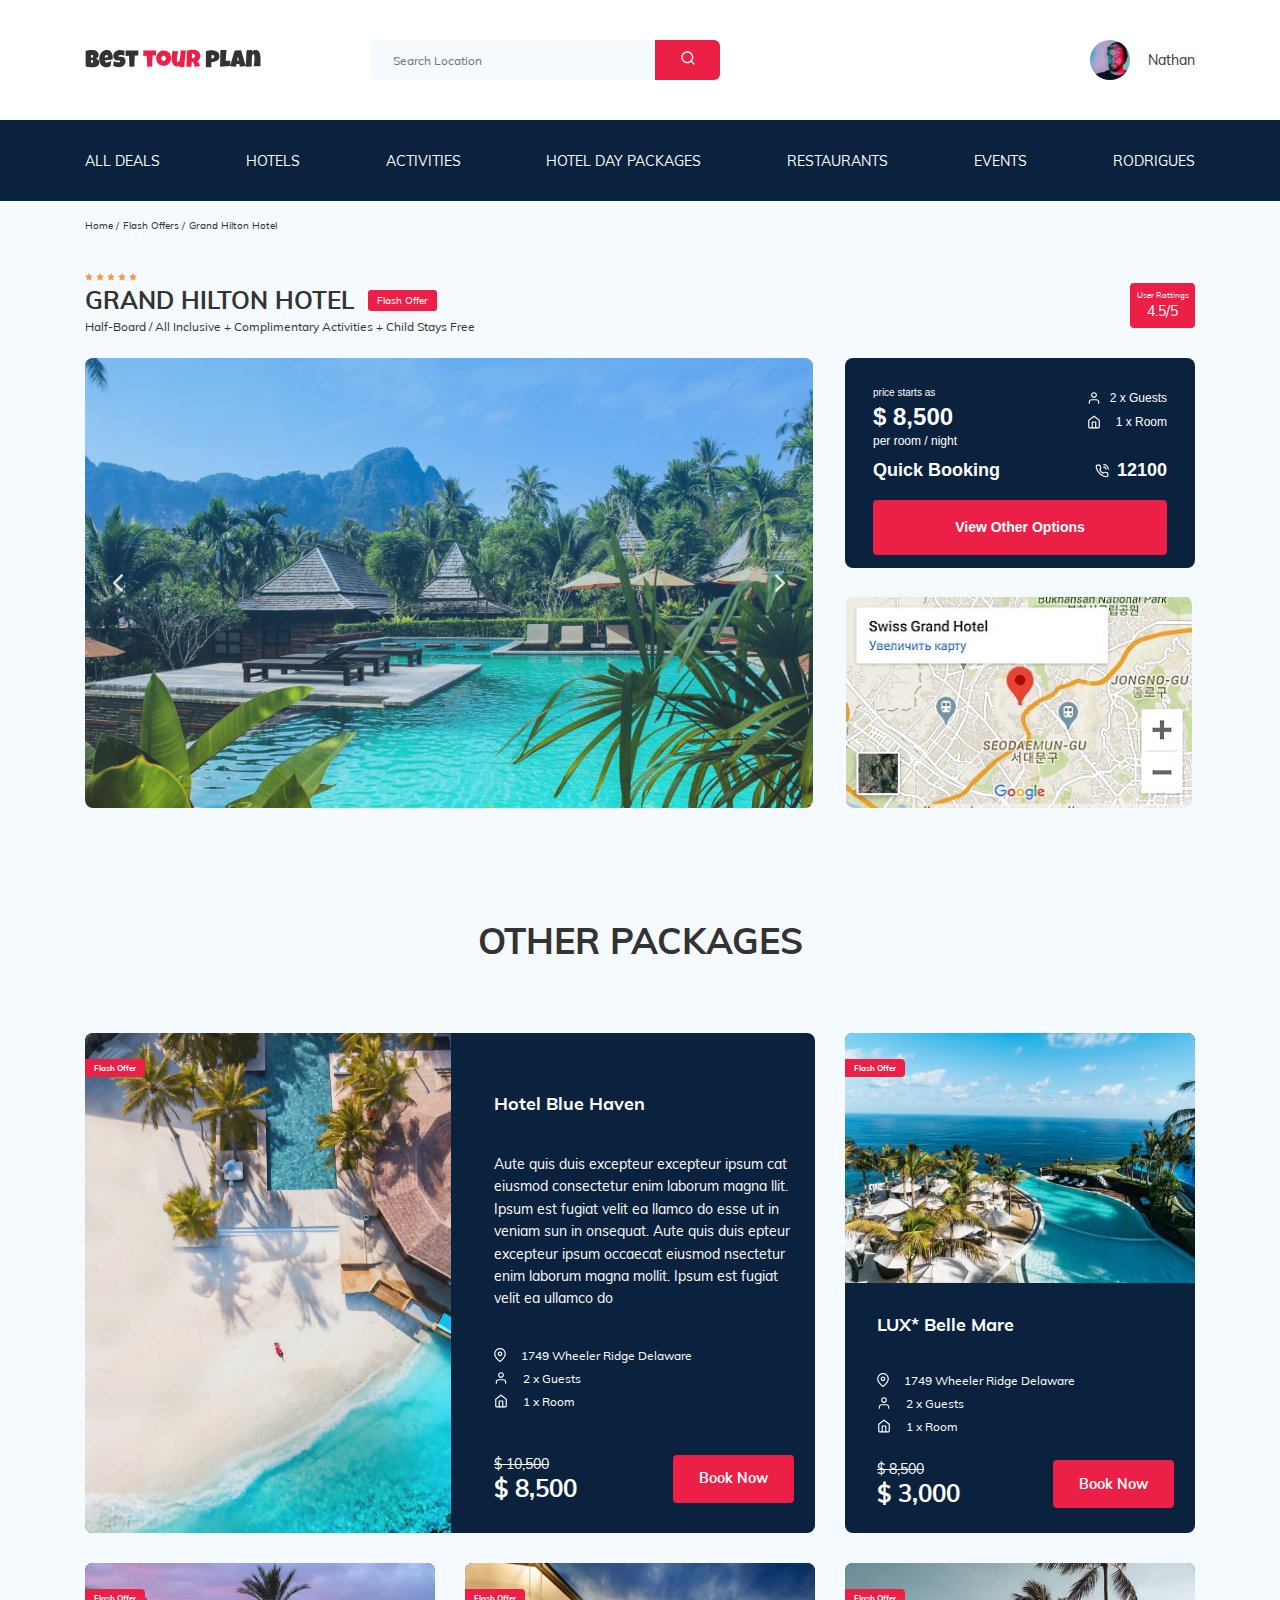
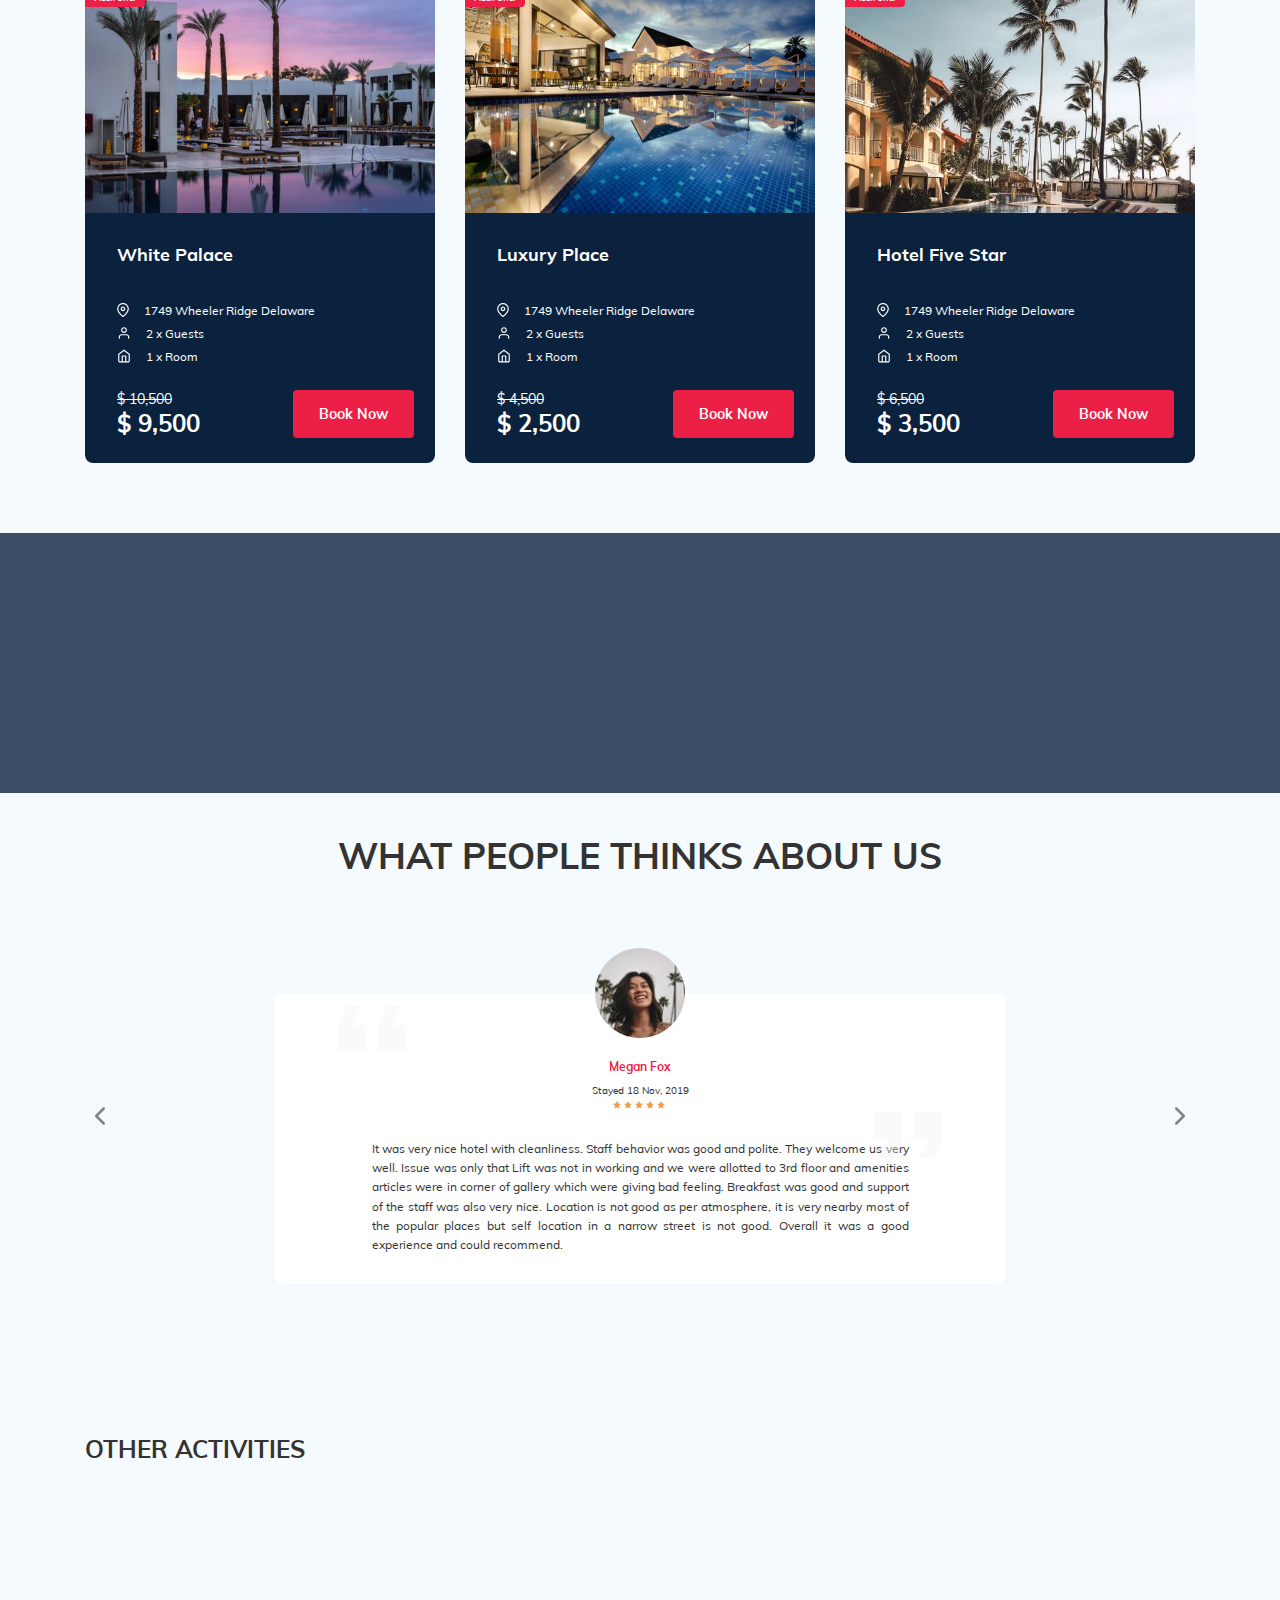
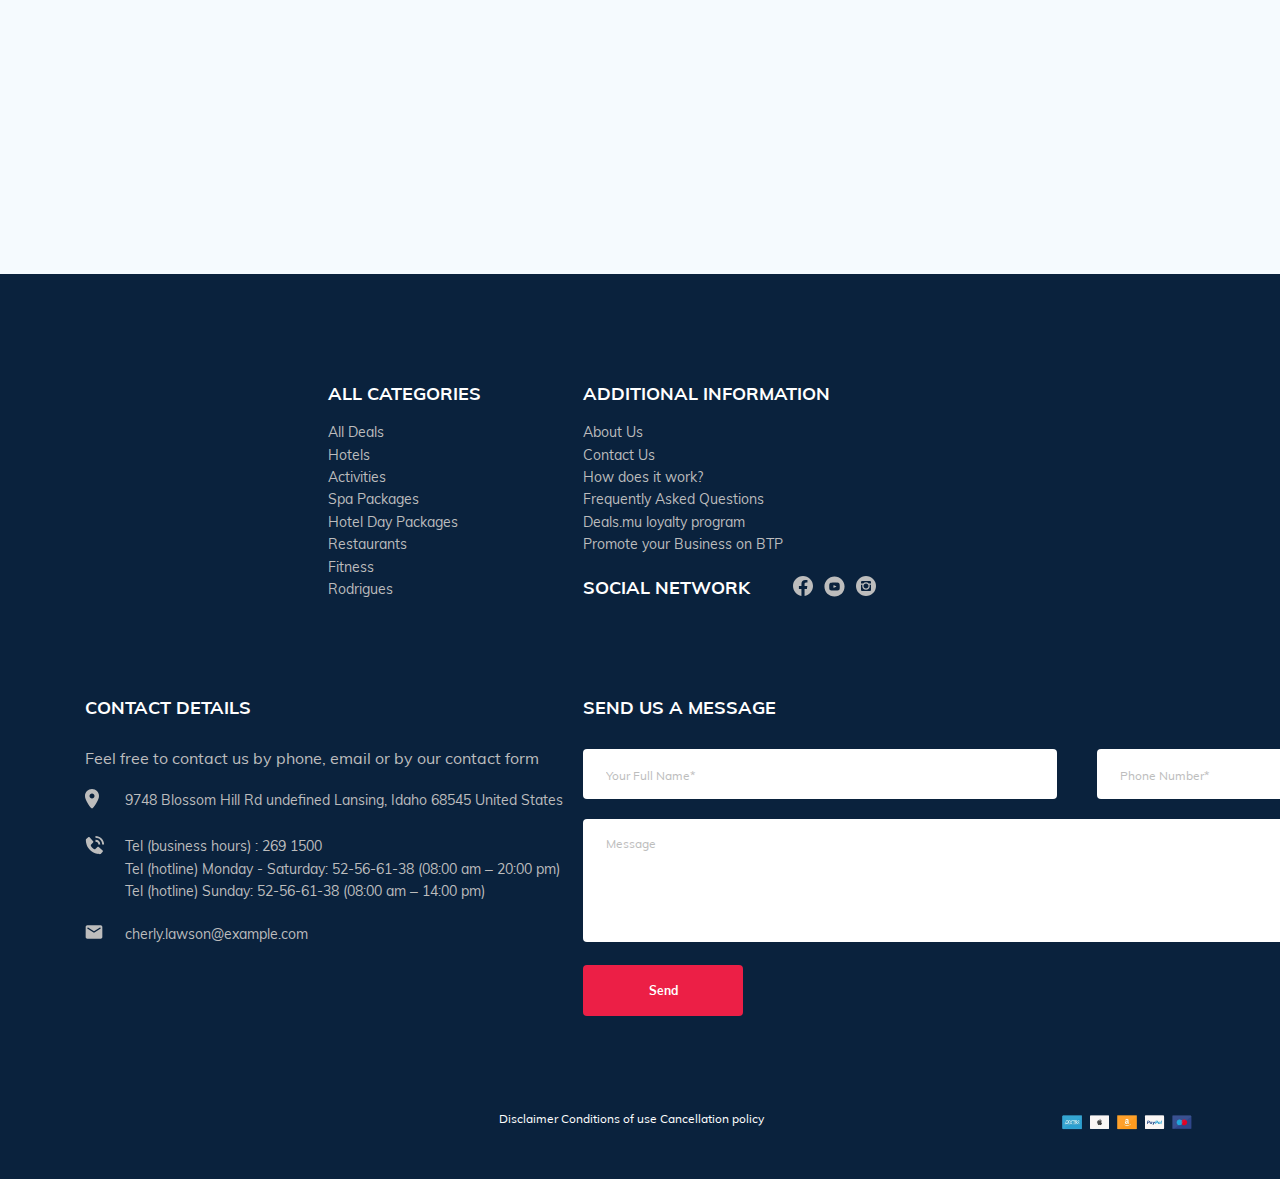
==== commit 68c9f711: "fix: some bugs" ====
--- a/index.html
+++ b/index.html
@@ -219,7 +219,7 @@
 				<div class="packages-wrapper">
 					<div class="item packages__item packages__item_2x">
 						<div class="item__photo item__photo_2x">
-							<img src="img/item-1.jpg" alt="Image: Hotel Blue Haven" class="image item__image" />
+							<img src="img/item-11.jpg" alt="Image: Hotel Blue Haven" class="image item__image" />
 							<span class="item__offer">Flash Offer</span>
 						</div>
 						<!-- /.item__photo -->
@@ -723,17 +723,21 @@
 								<div class="footer__icon-wrapper">
 									<img src="img/footer-phone-call.svg" alt="Icon: phone" class="image footer__icon" />
 								</div>
-
-								Tel (business hours) : 269 1500 <br />
-								Tel (hotline) Monday - Saturday: 52-56-61-38 (08:00&nbsp;am – 20:00&nbsp;pm) <br />
-								Tel (hotline) Sunday: 52-56-61-38 (08:00&nbsp;am – 14:00&nbsp;pm)
+								<span class="footer__contacts">
+									<a href="tel:2691500" class="footer__link">Tel (business hours) : 269 1500</a>
+									<a href="tel:52566138" class="footer__link"
+										>Tel (hotline) Monday - Saturday: 52-56-61-38 (08:00&nbsp;am – 20:00&nbsp;pm)</a
+									>
+									<a href="tel:52566138" class="footer__link"
+										>Tel (hotline) Sunday: 52-56-61-38 (08:00&nbsp;am – 14:00&nbsp;pm)</a
+									>
+								</span>
 							</li>
 							<li class="footer__item footer__item_mb-20">
 								<div class="footer__icon-wrapper">
 									<img src="img/email.svg" alt="Icon: email" class="image footer__icon" />
 								</div>
-
-								cherly.lawson@example.com
+								<a href="mailto:cherly.lawson@example.com" class="footer__link">cherly.lawson@example.com</a>
 							</li>
 						</ul>
 					</div>
--- a/css/slyle.css
+++ b/css/slyle.css
@@ -1,2 +1,2 @@
-@font-face{font-family:'Muli';src:url("../fonts/Muliregular.woff2") format("woff2"),url("../fonts/Muliregular.woff") format("woff");font-weight:400;font-style:normal;font-display:swap}@font-face{font-family:'Muli';src:url("../fonts/Mulibold.woff2") format("woff2"),url("../fonts/Mulibold.woff") format("woff");font-weight:700;font-style:normal;font-display:swap}*{-webkit-box-sizing:border-box;box-sizing:border-box}body{font-family:'Muli', sans-serif;color:#333;background-color:#f5fafe}.container{max-width:1110px;margin:auto}.image{max-width:100%;-o-object-fit:cover;object-fit:cover}.star{margin-right:3px}.input{background:#FFFFFF;border-radius:4px;border:none;padding:0 23px;height:50px}.input::-webkit-input-placeholder{color:#BDBDBD;font-size:12px}.input:-ms-input-placeholder{color:#BDBDBD;font-size:12px}.input::-ms-input-placeholder{color:#BDBDBD;font-size:12px}.input::placeholder{color:#BDBDBD;font-size:12px}.textarea{min-height:123px;background:#FFFFFF;border-radius:4px;padding:18px 23px;border:none;resize:none}.textarea::-webkit-input-placeholder{color:#BDBDBD;font-size:12px}.textarea:-ms-input-placeholder{color:#BDBDBD;font-size:12px}.textarea::-ms-input-placeholder{color:#BDBDBD;font-size:12px}.textarea::placeholder{color:#BDBDBD;font-size:12px}.button{min-width:160px;min-height:50px;padding:18px;font-style:normal;font-weight:bold;font-size:12px;line-height:15px;color:#fff;background-color:#EC1F46;border:none;border-radius:4px;cursor:pointer;outline:none}.form{display:-webkit-box;display:-ms-flexbox;display:flex;-webkit-box-align:center;-ms-flex-align:center;align-items:center;-webkit-box-pack:justify;-ms-flex-pack:justify;justify-content:space-between;-ms-flex-wrap:wrap;flex-wrap:wrap}.form__error{color:#EC1F46}.form-info{font-style:normal;font-weight:bold;font-size:12px;line-height:15px;color:#E0E0E0}/*! normalize.css v8.0.1 | MIT License | github.com/necolas/normalize.css */html{line-height:1.15;-webkit-text-size-adjust:100%}body{margin:0}main{display:block}h1{font-size:2em;margin:0.67em 0}hr{-webkit-box-sizing:content-box;box-sizing:content-box;height:0;overflow:visible}pre{font-family:monospace, monospace;font-size:1em}a{background-color:transparent}abbr[title]{border-bottom:none;text-decoration:underline;-webkit-text-decoration:underline dotted;text-decoration:underline dotted}b,strong{font-weight:bolder}code,kbd,samp{font-family:monospace, monospace;font-size:1em}small{font-size:80%}sub,sup{font-size:75%;line-height:0;position:relative;vertical-align:baseline}sub{bottom:-0.25em}sup{top:-0.5em}img{border-style:none}button,input,optgroup,select,textarea{font-family:inherit;font-size:100%;line-height:1.15;margin:0}button,input{overflow:visible}button,select{text-transform:none}button,[type="button"],[type="reset"],[type="submit"]{-webkit-appearance:button}button::-moz-focus-inner,[type="button"]::-moz-focus-inner,[type="reset"]::-moz-focus-inner,[type="submit"]::-moz-focus-inner{border-style:none;padding:0}button:-moz-focusring,[type="button"]:-moz-focusring,[type="reset"]:-moz-focusring,[type="submit"]:-moz-focusring{outline:1px dotted ButtonText}fieldset{padding:0.35em 0.75em 0.625em}legend{-webkit-box-sizing:border-box;box-sizing:border-box;color:inherit;display:table;max-width:100%;padding:0;white-space:normal}progress{vertical-align:baseline}textarea{overflow:auto}[type="checkbox"],[type="radio"]{-webkit-box-sizing:border-box;box-sizing:border-box;padding:0}[type="number"]::-webkit-inner-spin-button,[type="number"]::-webkit-outer-spin-button{height:auto}[type="search"]{-webkit-appearance:textfield;outline-offset:-2px}[type="search"]::-webkit-search-decoration{-webkit-appearance:none}::-webkit-file-upload-button{-webkit-appearance:button;font:inherit}details{display:block}summary{display:list-item}template{display:none}[hidden]{display:none}.navbar{background-color:#ffffff}.navbar-top{display:-webkit-box;display:-ms-flexbox;display:flex;-webkit-box-align:center;-ms-flex-align:center;align-items:center;-webkit-box-pack:justify;-ms-flex-pack:justify;justify-content:space-between;padding:40px 0px}.navbar-top__menu-button{display:none}.navbar__search{margin-right:auto;margin-left:108px}.navbar-menu{background:#0A223D}.navbar-menu__navigation{margin:0;padding:31px 0px;list-style-type:none;display:-webkit-box;display:-ms-flexbox;display:flex;-webkit-box-align:center;-ms-flex-align:center;align-items:center;-webkit-box-pack:justify;-ms-flex-pack:justify;justify-content:space-between;color:#fff}.navbar-menu__link{color:#fff;text-decoration:none;text-transform:uppercase;font-size:14px;line-height:18px}.navbar-menu__item_mob_visible{display:none;width:80%}.logo{width:177px}.search{display:-webkit-box;display:-ms-flexbox;display:flex;min-width:350px;position:relative;overflow:hidden;border-radius:6px;height:40px}.search__input{width:100%;height:100%;padding-left:23px;padding-right:75px;background-color:#f5fafe;border:none;font-size:12px;line-height:15px;color:#333}.search__button{position:absolute;top:0;right:0;height:100%;width:65px;border:none;background-color:#EC1F46}.user{display:-webkit-box;display:-ms-flexbox;display:flex;-webkit-box-align:center;-ms-flex-align:center;align-items:center;text-decoration:none}.user__avatar{width:40px;height:40px;border-radius:50%}.user__name{margin-left:18px;font-size:14px;line-height:18px;color:#333}.menu-button{outline:none;border:none}.menu-button:focus{outline:none}.breadcrumb-list{list-style:none;display:-webkit-box;display:-ms-flexbox;display:flex;-webkit-box-align:center;-ms-flex-align:center;align-items:center;padding:18px 0px;margin:0}.breadcrumb-list__item{font-size:10px;line-height:13px}.breadcrumb-list__item:not(:last-child)::after{content:'/';margin-right:4px}.breadcrumb-list__link{text-decoration:none;color:inherit}.hotel{padding:23px 0 70px 0}.hotel-info{display:-webkit-box;display:-ms-flexbox;display:flex;-webkit-box-align:center;-ms-flex-align:center;align-items:center;-webkit-box-pack:justify;-ms-flex-pack:justify;justify-content:space-between;padding-bottom:20px}.hotel-info__offer{margin-left:14px;margin-top:4px}.hotel-info__name{margin-top:4px;margin-bottom:0}.hotel-info__description{margin:4px 0}.hotel-name{font-size:24px;line-height:30px}.hotel-wrapper{display:-webkit-box;display:-ms-flexbox;display:flex;-ms-flex-wrap:wrap;flex-wrap:wrap;-webkit-box-align:center;-ms-flex-align:center;align-items:center}.hotel-description{font-size:12px;line-height:15px}.hotel-grid{display:-webkit-box;display:-ms-flexbox;display:flex;-webkit-box-pack:justify;-ms-flex-pack:justify;justify-content:space-between}.hotel-grid__slider{width:728px;height:450px}.hotel-about{display:-webkit-box;display:-ms-flexbox;display:flex;-webkit-box-orient:vertical;-webkit-box-direction:normal;-ms-flex-direction:column;flex-direction:column;-webkit-box-pack:justify;-ms-flex-pack:justify;justify-content:space-between}.hotel-slider{width:100%;height:100%;position:relative;border-radius:8px}.hotel-slider__item{display:-webkit-box;display:-ms-flexbox;display:flex;-webkit-box-pack:center;-ms-flex-pack:center;justify-content:center;-webkit-box-align:center;-ms-flex-align:center;align-items:center}.hotel-slider__item::after{content:'';position:absolute;width:100%;height:100%;top:0;bottom:0;right:0;left:0;z-index:10;background:-webkit-gradient(linear, left top, left bottom, from(rgba(0,122,223,0.48)), to(rgba(255,255,255,0.128)));background:linear-gradient(180deg, rgba(0,122,223,0.48) 0%, rgba(255,255,255,0.128) 100%)}.hotel-slider__image{height:100%;width:100%}.hotel-slider__button{position:absolute;top:50%;-webkit-transform:translateY(-50%);transform:translateY(-50%);z-index:20;background:transparent;width:30px;height:30px;border:none;outline:none;cursor:pointer;background-repeat:no-repeat;background-position:center;background-size:10px}.hotel-slider__button_prev{left:18px;background-image:url("../img/arrow-prev.svg")}.hotel-slider__button_next{right:18px;background-image:url("../img/arrow-next.svg")}.stars{-ms-flex-preferred-size:100%;flex-basis:100%;display:-webkit-box;display:-ms-flexbox;display:flex}.offer{font-size:10px;line-height:13px;padding:4px 9px;background:#EC1F46;border-radius:3px;color:#fff}.rating{max-width:65px;min-height:45px;text-align:center;color:#fff;background:#EC1F46;border-radius:4px}.rating__text{font-size:8px;line-height:10px}.rating__counter{font-size:14px;line-height:18px}.booking{background:#0A223D;color:#fff;font-family:'Nunito', sans-serif;border-radius:8px;width:350px;height:210px;padding:28px}.booking__info{display:-webkit-box;display:-ms-flexbox;display:flex;-webkit-box-pack:justify;-ms-flex-pack:justify;justify-content:space-between;margin-bottom:9px}.booking__price{display:-webkit-box;display:-ms-flexbox;display:flex;-webkit-box-orient:vertical;-webkit-box-direction:normal;-ms-flex-direction:column;flex-direction:column}.booking__start{font-weight:normal;font-size:10px;line-height:14px}.booking__pricetag{font-weight:800;font-size:24px;line-height:33px}.booking__per-room{font-weight:normal;font-size:12px;line-height:16px}.booking__room{margin-top:4px}.booking__text{display:-webkit-box;display:-ms-flexbox;display:flex;-webkit-box-align:center;-ms-flex-align:center;align-items:center;-webkit-box-pack:justify;-ms-flex-pack:justify;justify-content:space-between;margin-bottom:8px;font-weight:normal;font-size:12px;line-height:16px}.booking__description{margin-left:9px}.booking__call-center{display:-webkit-box;display:-ms-flexbox;display:flex;-webkit-box-align:center;-ms-flex-align:center;align-items:center;-webkit-box-pack:justify;-ms-flex-pack:justify;justify-content:space-between;margin-bottom:17px}.booking__heading{font-weight:600;font-size:18px;line-height:25px}.booking__number{display:-webkit-box;display:-ms-flexbox;display:flex;-webkit-box-align:center;-ms-flex-align:center;align-items:center;-webkit-box-pack:justify;-ms-flex-pack:justify;justify-content:space-between;color:inherit;text-decoration:none;font-weight:600;font-size:18px;line-height:25px}.booking__phone{margin-left:8px}.booking__button{width:100%;min-height:45px;font-weight:600;font-size:14px;line-height:19px;background:#EC1F46;color:#fff;border-radius:4px;border:none;cursor:pointer}.map{width:347px;height:213px;background:gray;border-radius:10px;overflow:hidden}.map__frame{width:100%;height:213px;frameborder:0;border:0;allowfullscreen:"";aria-hidden:"false";overflow:hidden}.map__image{-o-object-fit:cover;object-fit:cover;width:100%}.packages{padding:40px 0 70px 0}.packages__title{display:block;max-width:100%;font-style:normal;font-weight:bold;font-size:36px;line-height:45px;text-align:center;text-transform:uppercase;margin:0px auto 70px}.packages-wrapper{display:-ms-grid;display:grid;-ms-grid-columns:(1fr)[3];grid-template-columns:repeat(3, 1fr);-ms-grid-rows:(1fr)[2];grid-template-rows:repeat(2, 1fr);grid-gap:30px}.packages__item{background-color:#0A223D;width:100%;height:500px}.packages__item_2x{max-width:730px;grid-column:span 2;display:-webkit-box;display:-ms-flexbox;display:flex}.item{border-radius:8px;overflow:hidden}.item__photo{position:relative;width:100%;height:250px;height:50%}.item__photo_2x{height:500px;max-width:366px;width:100%}.item__image{width:100%;height:100%;margin:0}.item__offer{position:absolute;left:0;top:26px;border-radius:0px 4px 4px 0px;background-color:#EC1F46;color:#fff;font-style:normal;font-weight:600;font-size:8px;line-height:10px;padding:4px 9px}.item__about{display:-webkit-box;display:-ms-flexbox;display:flex;-webkit-box-orient:vertical;-webkit-box-direction:normal;-ms-flex-direction:column;flex-direction:column;-webkit-box-pack:justify;-ms-flex-pack:justify;justify-content:space-between;height:50%;padding:30px 21px 25px 32px}.item__about_2x{height:500px;width:89%;max-width:364px;padding:46px 21px 30px 43px}.item__paragraph{font-style:normal;font-weight:normal;font-size:14px;line-height:160.6%;color:#fff}.item__name{margin:0 0 18px 0;font-style:normal;font-weight:bold;font-size:18px;line-height:23px;color:#fff}.item__name_2x{margin:5px 0 0 0}.item__description{color:#fff;font-weight:normal;font-size:12px;line-height:15px}.item__icon{margin-right:15px}.item__text{display:-webkit-box;display:-ms-flexbox;display:flex;-webkit-box-align:center;-ms-flex-align:center;align-items:center;-webkit-box-pack:start;-ms-flex-pack:start;justify-content:flex-start;margin-bottom:8px;font-weight:normal;font-size:12px;line-height:16px}.item-price-wrapper{display:-webkit-box;display:-ms-flexbox;display:flex;-webkit-box-pack:justify;-ms-flex-pack:justify;justify-content:space-between}.item__price{display:-webkit-box;display:-ms-flexbox;display:flex;color:#fff;-ms-flex-wrap:wrap;flex-wrap:wrap}.item__oldpricetag{color:inherit;width:100%;font-weight:normal;font-size:14px;line-height:18px;-webkit-text-decoration-line:line-through;text-decoration-line:line-through}.item__pricetag{color:inherit;width:100%;font-weight:bold;font-size:24px;line-height:30px}.item__button{min-width:120px;min-height:40px;padding:10px 26px;font-weight:600;font-size:14px;line-height:19px}.parallax-window{height:260px;background:transparent}.newsletter{display:-webkit-box;display:-ms-flexbox;display:flex;height:260px;-webkit-box-align:center;-ms-flex-align:center;align-items:center;-webkit-box-pack:center;-ms-flex-pack:center;justify-content:center;position:relative;padding:98px 0 87px 0;background-repeat:no-repeat;background-size:cover;background-position:center}.newsletter:before{position:absolute;content:'';top:0;bottom:0;right:0;left:0;width:100%;height:100%;background-color:rgba(10,34,61,0.8)}.newsletter-wrapper{position:relative;display:-webkit-box;display:-ms-flexbox;display:flex;-webkit-box-align:center;-ms-flex-align:center;align-items:center;-webkit-box-pack:justify;-ms-flex-pack:justify;justify-content:space-between;width:731px;margin:354 auto}.newsletter-title{color:#fff;font-style:normal;font-weight:300;font-size:24px;line-height:30px}.newsletter-title__strong{display:block;font-size:36px;line-height:45px;text-transform:uppercase}.newsletter .subscribe{position:relative;width:350px;height:55px}.newsletter .subscribe__input{position:absolute;width:100%;height:100%;border:none;padding-left:33px;padding-right:75px;font-style:normal;font-weight:300;font-size:14px;line-height:18px;border-radius:4px;overflow:hidden}.newsletter .subscribe__input::-webkit-input-placeholder{color:#BDBDBD}.newsletter .subscribe__input:-ms-input-placeholder{color:#BDBDBD}.newsletter .subscribe__input::-ms-input-placeholder{color:#BDBDBD}.newsletter .subscribe__input::placeholder{color:#BDBDBD}.newsletter .subscribe__button{position:absolute;min-width:65px;top:0;right:0;height:100%;border:none;background-color:#EC1F46;color:#fff;font-weight:bold;font-size:12px;line-height:15px;cursor:pointer;overflow:hidden;border-top-right-radius:4px;border-bottom-right-radius:4px}.form__error[for=newsletter_email]{position:absolute;top:57px;left:2px;font-size:12px;color:#EC1F46;font-weight:bold;-webkit-text-stroke:0.4px #f2002e}.reviews{padding:40px 0 70px 0}.reviews__title{display:block;max-width:100%;font-style:normal;font-weight:bold;font-size:36px;line-height:45px;text-align:center;text-transform:uppercase;margin:0px auto 70px}.reviews-slider__item{position:relative;display:-webkit-box;display:-ms-flexbox;display:flex;-webkit-box-orient:vertical;-webkit-box-direction:normal;-ms-flex-direction:column;flex-direction:column;-webkit-box-align:center;-ms-flex-align:center;align-items:center;width:730px;margin:45px auto 0;background-color:white;border-radius:8px;padding:0 62px 30px}.reviews-slider__item::before{position:absolute;top:12px;left:62px;content:'';width:70px;height:47px;background-image:url(../img/quote-left.svg);background-repeat:no-repeat}.reviews-slider__item::after{position:absolute;top:118px;right:62px;content:'';width:70px;height:47px;background-image:url(../img/quote-right.svg);background-repeat:no-repeat}.reviews-slider__button{position:absolute;top:50%;-webkit-transform:translateY(-50%);transform:translateY(-50%);width:30px;height:30px;background-repeat:no-repeat;background-size:10px;background-position:center;border:none;background-color:transparent;outline:none;z-index:99;cursor:pointer}.reviews-slider__button_prev{background-image:url(../img/gray-arrow-left.svg);left:0}.reviews-slider__button_next{background-image:url(../img/gray-arrow-right.svg);right:0}.reviews-slider__profile{display:-webkit-box;display:-ms-flexbox;display:flex;-webkit-box-orient:vertical;-webkit-box-direction:normal;-ms-flex-direction:column;flex-direction:column;-webkit-box-align:center;-ms-flex-align:center;align-items:center;margin:-45px 0 30px 0}.reviews-slider__avatar{width:90px;height:90px;border-radius:50%;margin-bottom:9px}.reviews-slider__username{font-style:normal;font-weight:bold;font-size:12px;line-height:15px;color:#EC1F46;margin-bottom:10px}.reviews-slider__date{font-style:normal;font-weight:normal;font-size:10px;line-height:13px;margin-bottom:4px}.reviews-slider__rating{display:-webkit-box;display:-ms-flexbox;display:flex;-webkit-box-align:center;-ms-flex-align:center;align-items:center}.reviews-slider__text{max-width:537px;font-weight:normal;font-size:12px;line-height:160%;text-align:justify;color:#333333;margin:auto}.activities{padding:60px 0 98px 0}.activities__title{font-style:normal;font-weight:bold;font-size:24px;line-height:30px;text-transform:uppercase;margin-bottom:57px}.activities-wrapper{display:-webkit-box;display:-ms-flexbox;display:flex;-webkit-box-pack:justify;-ms-flex-pack:justify;justify-content:space-between}.card{position:relative;display:-webkit-box;display:-ms-flexbox;display:flex;-webkit-box-orient:vertical;-webkit-box-direction:normal;-ms-flex-direction:column;flex-direction:column;-webkit-box-align:start;-ms-flex-align:start;align-items:flex-start;width:255px;height:255px;padding:24px 26px;border-radius:6px;overflow:hidden}.card::before{content:'';position:absolute;left:0;right:0;bottom:0;top:0;background:linear-gradient(179.83deg, rgba(196,196,196,0) 35.34%, #0A223D 99.85%);z-index:-1}.card__image{position:absolute;width:100%;height:100%;left:0;right:0;bottom:0;top:0;z-index:-2}.card__title{display:inline-block;max-width:200px;margin-top:auto;margin-bottom:18px;color:#fff;font-style:normal;font-weight:bold;font-size:16px;line-height:20px}.card__button{padding:7px 22px;font-family:Nunito;font-style:normal;font-weight:600;font-size:12px;line-height:16px;color:#fff;background-color:#EC1F46;border:none;border-radius:4px;cursor:pointer}.footer{background-color:#0A223D;color:#fff;padding-top:108px;padding-bottom:46px}.footer-wrapper{display:-ms-grid;display:grid;-ms-grid-columns:(minmax(max-content, 1fr))[4];grid-template-columns:repeat(4, minmax(-webkit-max-content, 1fr));grid-template-columns:repeat(4, minmax(max-content, 1fr));grid-gap:20px;grid-auto-rows:minmax(40px, -webkit-min-content);grid-auto-rows:minmax(40px, min-content);-webkit-box-align:start;-ms-flex-align:start;align-items:start}.footer__title{margin:0 0 16px 0;font-style:normal;font-weight:bold;font-size:18px;line-height:23px;text-transform:uppercase}.footer__title_inline{margin:0 43px 0 0}.footer__title_mb-30{margin-bottom:30px}.footer__legal{-ms-grid-column-align:end;justify-self:end}.footer__logo{width:166px;-ms-flex-item-align:center;-ms-grid-row-align:center;align-self:center;-ms-grid-row:1;-ms-grid-row-span:2;grid-row:1/3}.footer__categories{-ms-grid-row:1;-ms-grid-row-span:3;grid-row:1/4}.footer__social-links{display:-webkit-box;display:-ms-flexbox;display:flex;-webkit-box-align:center;-ms-flex-align:center;align-items:center;-webkit-box-pack:justify;-ms-flex-pack:justify;justify-content:space-between;min-width:83px}.footer__social-network{display:-webkit-box;display:-ms-flexbox;display:flex;-webkit-box-align:start;-ms-flex-align:start;align-items:start;-ms-grid-row:2;-ms-grid-row-span:2;grid-row:2/4;grid-column:span 2}.footer__contact-details{grid-column:span 2}.footer__contact-form{grid-column:span 2}.footer__ul{padding:0;margin:0;list-style:none}.footer__item{display:-webkit-box;display:-ms-flexbox;display:flex;-webkit-box-align:start;-ms-flex-align:start;align-items:flex-start;font-style:normal;font-weight:normal;font-size:14px;line-height:160%;color:#BDBDBD}.footer__item_mb-20{margin-bottom:20px}.footer__icon{margin-right:20px}.footer__icon-wrapper{min-width:40px}.footer__text{color:#BDBDBD;margin-bottom:22px}.footer__link{text-decoration:none;color:inherit}.footer__input{width:100%}.footer__input-group{padding-bottom:20px;-ms-flex-preferred-size:48%;flex-basis:48%;position:relative}.footer__input::-webkit-input-placeholder{color:#BDBDBD;font-size:12px}.footer__input:-ms-input-placeholder{color:#BDBDBD;font-size:12px}.footer__input::-ms-input-placeholder{color:#BDBDBD;font-size:12px}.footer__input::placeholder{color:#BDBDBD;font-size:12px}.footer__textarea{-ms-flex-preferred-size:100%;flex-basis:100%;margin-bottom:23px}.footer__textarea::-webkit-input-placeholder{color:#BDBDBD;font-size:12px}.footer__textarea:-ms-input-placeholder{color:#BDBDBD;font-size:12px}.footer__textarea::-ms-input-placeholder{color:#BDBDBD;font-size:12px}.footer__textarea::placeholder{color:#BDBDBD;font-size:12px}.footer__info{display:-webkit-box;display:-ms-flexbox;display:flex;-webkit-box-pack:end;-ms-flex-pack:end;justify-content:flex-end;margin-top:95px}.form__error[for=footer_name],.form__error[for=footer_phone]{padding-top:4px;position:absolute;bottom:4px;left:2px;font-size:12px;font-weight:bold}.info-wrapper{display:-webkit-box;display:-ms-flexbox;display:flex;-webkit-box-pack:justify;-ms-flex-pack:justify;justify-content:space-between;width:696px}.info__text{font-style:normal;font-weight:normal;font-size:12px;line-height:15px;color:#fff}.info__cards{width:136px;height:22px}.modal__overlay{position:fixed;top:0;bottom:0;left:0;right:0;background-color:#008fdf63;z-index:100;visibility:hidden;opacity:0;-webkit-transition:opacity 0.5s;transition:opacity 0.5s}.modal__overlay_visible{visibility:visible;opacity:1}.modal__dialog{position:fixed;max-width:478px;max-height:100%;left:50%;top:50%;-webkit-transform:translate(-50%, -50%);transform:translate(-50%, -50%);padding:33px 88px;background-color:#0A223D;color:#fff;border-radius:8px;z-index:101;visibility:hidden;opacity:0;-webkit-transition:opacity 0.5s;transition:opacity 0.5s}.modal__dialog_visible{visibility:visible;opacity:1}.modal__close{position:absolute;right:18px;top:17px;text-decoration:none;cursor:pointer;overflow:hidden}.modal__title{margin:0 0 15px 0;font-style:normal;font-weight:bold;font-size:18px;line-height:23px;text-transform:uppercase;text-align:center}.modal__input{width:100%;margin-bottom:20px}.modal__input-group{position:relative;width:100%}.modal__textarea{width:100%}.modal__button{margin-top:15px}.form__error[for=name],.form__error[for=phone],.form__error[for=email]{padding-top:4px;position:absolute;bottom:4px;left:2px;font-size:12px;font-weight:bold;-webkit-text-stroke:0.5px red}@media (max-width: 1200px){.container{max-width:960px}.hotel-grid__slider{width:590px}.item__button{padding:10px 16px}.card{width:230px;height:230px}.footer__input-group{-ms-flex-preferred-size:100%;flex-basis:100%}}@media (max-width: 992px){.container{max-width:700px}.logo{width:132px}.navbar__search{margin-left:auto}.navbar-top{padding:30px 0px}.navbar-menu__navigation{padding:22px 0px}.navbar-menu__link{font-size:12px;line-height:15px}.search__input{min-width:340px}.hotel-grid{-webkit-box-orient:vertical;-webkit-box-direction:normal;-ms-flex-direction:column;flex-direction:column}.hotel-grid__slider{margin-bottom:30px;width:100%;height:450px}.hotel-about{-webkit-box-orient:horizontal;-webkit-box-direction:normal;-ms-flex-direction:row;flex-direction:row}.booking{width:48.5%}.map{width:48.5%}.packages-wrapper{-ms-grid-columns:(1fr)[2];grid-template-columns:repeat(2, 1fr);-ms-grid-rows:(1fr)[3];grid-template-rows:repeat(3, 1fr)}.packages__title{font-size:30px;margin-bottom:54px}.newsletter{padding:92px 0 93px 0}.newsletter-wrapper{max-width:700px;margin:34 auto}.reviews{padding-bottom:60px}.reviews__title{margin-bottom:50px;font-size:30px;line-height:38px}.reviews-slider__item{max-width:580px}.activities{padding-top:60px;padding-bottom:70px}.activities__title{max-width:700px;margin-top:0px;margin-bottom:57px}.activities-wrapper{max-width:700px;-ms-flex-wrap:wrap;flex-wrap:wrap;margin:0 auto}.activities__card{margin-bottom:20px}.card{width:339px;height:255px}.footer-wrapper{-ms-grid-columns:1fr 0.5fr 1.5fr 1fr 1fr 1fr;grid-template-columns:1fr 0.5fr 1.5fr 1fr 1fr 1fr;grid-row-gap:38px}.footer__input-group{-ms-flex-preferred-size:48%;flex-basis:48%}.footer__logo{width:104px;height:120px;-ms-grid-row:1;-ms-grid-row-span:1;grid-row:1/2;grid-column:span 2}.footer__social-network{-ms-grid-column-align:center;justify-self:center;-ms-grid-row:1;-ms-grid-row-span:1;grid-row:1/2;grid-column:span 3;-ms-flex-item-align:center;-ms-grid-row-align:center;align-self:center}.footer__categories{-ms-grid-row:2;-ms-grid-row-span:1;grid-row:2/3;grid-column:span 2}.footer__additional{-ms-grid-column-align:center;justify-self:center;grid-column:span 2}.footer__legal{-ms-grid-column-align:center;justify-self:center;grid-column:span 2}.footer__contact-details{grid-column:span 5;-ms-grid-row:3;grid-row:3}.footer__contact-form{grid-column:span 5;-ms-grid-row:4;grid-row:4}.footer__info{margin-top:63px}.modal__dialog{padding:33px 48px}}@media (max-width: 768px){body{padding-top:78px}.container{max-width:690px;width:92%}.navbar_mob-fixed{position:fixed;left:0;right:0;top:0;z-index:99}.navbar__search_mob_hidden,.navbar__user_mob_hidden{display:none}.navbar__search_mob_visible,.navbar__user_mob_visible{display:-webkit-box;display:-ms-flexbox;display:flex}.navbar__user{-webkit-box-orient:vertical;-webkit-box-direction:normal;-ms-flex-direction:column;flex-direction:column;-webkit-box-pack:center;-ms-flex-pack:center;justify-content:center}.navbar-menu{display:none;position:fixed;left:0;right:0;top:78px;bottom:0;padding-top:30px}.navbar-menu__navigation{-webkit-box-orient:vertical;-webkit-box-direction:normal;-ms-flex-direction:column;flex-direction:column}.navbar-menu__item{margin-bottom:20px}.navbar-menu__item_mob_visible{display:block;margin-bottom:39px}.navbar-menu_visible{display:block}.navbar-top__menu-button{display:-webkit-box;display:-ms-flexbox;display:flex;padding:0;margin:0;width:16px;height:11px;border:none;background:none;cursor:pointer;outline:none}.navbar-top__menu-button:focus{outline:none}.navbar-top__menu__image{width:16px;height:11px}.user__name_light{color:#fff;margin-left:0px;margin-top:10px;margin-bottom:7px}.search__input{min-width:auto}.stars{-ms-flex-preferred-size:inherit;flex-basis:inherit}.hotel-name{-ms-flex-preferred-size:100%;flex-basis:100%}.hotel-wrapper{-webkit-box-pack:justify;-ms-flex-pack:justify;justify-content:space-between}.hotel-info__text{width:100%}.hotel-info__name{margin-top:10px}.hotel-info__rating{display:none}.hotel-info__offer{-webkit-box-ordinal-group:0;-ms-flex-order:-1;order:-1;margin-left:0}.hotel-grid__slider{height:350px}.packages__title{font-size:18px;margin-bottom:42px}.packages-wrapper{-ms-grid-columns:100%;grid-template-columns:100%;-ms-grid-rows:(1fr)[5];grid-template-rows:repeat(5, 1fr);justify-items:center}.packages__item{width:83%}.packages__item_2x{-ms-grid-column:1;grid-column:1;-ms-flex-wrap:wrap;flex-wrap:wrap}.item__photo_2x{height:50%;max-width:100%}.item__paragraph{display:none}.item__about{padding:30px 20px 25px 20px}.item__about_2x{max-width:100%;width:100%;height:50%;padding:30px 21px 25px 32px}.item__name_2x{margin:0 0 18px 0}.item__stars{display:none}.newsletter{padding:76px 0 83px 0}.newsletter__title{margin-bottom:37px}.newsletter-wrapper{-webkit-box-orient:vertical;-webkit-box-direction:normal;-ms-flex-direction:column;flex-direction:column;-webkit-box-align:start;-ms-flex-align:start;align-items:flex-start;margin:20px auto;max-width:570px;width:92%}.newsletter-title{font-size:20px;line-height:25px}.newsletter-title__strong{font-size:30px;line-height:38px}.reviews{padding-bottom:50px}.reviews__title{width:100%;margin-bottom:42px;font-size:18px;line-height:23px}.reviews-slider__item{padding:0 30px 30px;width:100%}.reviews-slider__item:before,.reviews-slider__item:after{display:none}.reviews-slider__button{top:30px;-webkit-transform:translate(-50%, 0);transform:translate(-50%, 0)}.reviews-slider__button_prev{left:50%;margin-left:-65px;-webkit-transform:translate(-50%, 0);transform:translate(-50%, 0)}.reviews-slider__button_next{right:50%;margin-right:-65px;-webkit-transform:translate(50%, 0);transform:translate(50%, 0)}.activities{padding-top:40px;padding-bottom:60px}.card{width:48%;height:255px}.footer__input-group{-ms-flex-preferred-size:100%;flex-basis:100%}.modal__dialog{padding:33px 28px}}@media (max-width: 700px){.footer{padding-top:69px;padding-bottom:21px}.footer-wrapper{-ms-grid-columns:1fr;grid-template-columns:1fr;grid-gap:20px}.footer__title{margin-top:10px;font-size:18px}.footer__title_inline{-ms-flex-preferred-size:100%;flex-basis:100%;margin-bottom:20px;margin-top:10px}.footer__title_mb-30{margin-bottom:15px}.footer__form-info{-ms-flex-preferred-size:100%;flex-basis:100%;margin-bottom:15px}.footer__logo{width:104px;height:120px;-ms-grid-row:1;grid-row:1;-ms-grid-column:1;grid-column:1}.footer__social-network{-ms-grid-column-align:start;justify-self:start;-ms-flex-wrap:wrap;flex-wrap:wrap;-ms-grid-row:2;grid-row:2;-ms-grid-column:1;grid-column:1;-ms-flex-item-align:center;-ms-grid-row-align:center;align-self:center}.footer__additional{-ms-grid-column-align:start;justify-self:start;-ms-grid-row:3;grid-row:3;-ms-grid-column:1;grid-column:1}.footer__categories{-ms-grid-row:4;grid-row:4;-ms-grid-column:1;grid-column:1}.footer__legal{-ms-grid-column-align:start;justify-self:start;-ms-grid-row:5;grid-row:5;-ms-grid-column:1;grid-column:1}.footer__contact-details{margin-top:10px;-ms-grid-row:6;grid-row:6;-ms-grid-column:1;grid-column:1}.footer__contact-form{-ms-grid-row:7;grid-row:7;-ms-grid-column:1;grid-column:1}.footer__button{-webkit-box-ordinal-group:2;-ms-flex-order:1;order:1}.footer__info{margin-top:30px}.footer .info-wrapper{-webkit-box-orient:vertical;-webkit-box-direction:normal;-ms-flex-direction:column;flex-direction:column}.footer .info__text{margin-bottom:10px}.modal__button{-webkit-box-ordinal-group:2;-ms-flex-order:1;order:1}.modal__form-info{-ms-flex-preferred-size:100%;flex-basis:100%;margin-bottom:15px}}@media (max-width: 576px){.logo{width:99px}.hotel-about{-webkit-box-orient:vertical;-webkit-box-direction:normal;-ms-flex-direction:column;flex-direction:column}.hotel-grid__slider{height:250px;margin-bottom:20px}.booking{width:100%}.map{width:100%;margin-top:20px}.packages__item{width:100%}.item__price{text-align:end;margin-bottom:5px}.item-price-wrapper{-webkit-box-orient:vertical;-webkit-box-direction:normal;-ms-flex-direction:column;flex-direction:column}.newsletter{height:319px}.newsletter-title__strong{font-size:30px;line-height:38px}.subscribe{max-width:100%;border:blue 5px}.reviews__title{max-width:250px}.activities__title{font-size:18px;line-height:23px;margin-top:0px;margin-bottom:40px}.card{width:100%}.modal__dialog{width:90%}.modal__title{font-size:16px}.modal__button{width:100%}}@media (max-width: 400px){.hotel-grid__slider{height:210px}.booking{width:100%;height:210px}.map{width:100%;height:210px}}@media (max-height: 583px){.navbar-menu_visible{overflow-y:scroll}}@media (max-height: 422px){.modal__dialog{overflow-y:scroll}}
+@font-face{font-family:'Muli';src:url("../fonts/Muliregular.woff2") format("woff2"),url("../fonts/Muliregular.woff") format("woff");font-weight:400;font-style:normal;font-display:swap}@font-face{font-family:'Muli';src:url("../fonts/Mulibold.woff2") format("woff2"),url("../fonts/Mulibold.woff") format("woff");font-weight:700;font-style:normal;font-display:swap}*{-webkit-box-sizing:border-box;box-sizing:border-box}body{font-family:'Muli', sans-serif;color:#333;background-color:#f5fafe}.container{max-width:1110px;margin:auto}.image{max-width:100%;-o-object-fit:cover;object-fit:cover}.star{margin-right:3px}.input{background:#FFFFFF;border-radius:4px;border:none;padding:0 23px;height:50px}.input::-webkit-input-placeholder{color:#BDBDBD;font-size:12px}.input:-ms-input-placeholder{color:#BDBDBD;font-size:12px}.input::-ms-input-placeholder{color:#BDBDBD;font-size:12px}.input::placeholder{color:#BDBDBD;font-size:12px}.textarea{min-height:123px;background:#FFFFFF;border-radius:4px;padding:18px 23px;border:none;resize:none}.textarea::-webkit-input-placeholder{color:#BDBDBD;font-size:12px}.textarea:-ms-input-placeholder{color:#BDBDBD;font-size:12px}.textarea::-ms-input-placeholder{color:#BDBDBD;font-size:12px}.textarea::placeholder{color:#BDBDBD;font-size:12px}.button{min-width:160px;min-height:50px;padding:18px;font-style:normal;font-weight:bold;font-size:12px;line-height:15px;color:#fff;background-color:#EC1F46;border:none;border-radius:4px;cursor:pointer;outline:none}.form{display:-webkit-box;display:-ms-flexbox;display:flex;-webkit-box-align:center;-ms-flex-align:center;align-items:center;-webkit-box-pack:justify;-ms-flex-pack:justify;justify-content:space-between;-ms-flex-wrap:wrap;flex-wrap:wrap}.form__error{color:#EC1F46}.form-info{font-style:normal;font-weight:bold;font-size:12px;line-height:15px;color:#E0E0E0}/*! normalize.css v8.0.1 | MIT License | github.com/necolas/normalize.css */html{line-height:1.15;-webkit-text-size-adjust:100%}body{margin:0}main{display:block}h1{font-size:2em;margin:0.67em 0}hr{-webkit-box-sizing:content-box;box-sizing:content-box;height:0;overflow:visible}pre{font-family:monospace, monospace;font-size:1em}a{background-color:transparent}abbr[title]{border-bottom:none;text-decoration:underline;-webkit-text-decoration:underline dotted;text-decoration:underline dotted}b,strong{font-weight:bolder}code,kbd,samp{font-family:monospace, monospace;font-size:1em}small{font-size:80%}sub,sup{font-size:75%;line-height:0;position:relative;vertical-align:baseline}sub{bottom:-0.25em}sup{top:-0.5em}img{border-style:none}button,input,optgroup,select,textarea{font-family:inherit;font-size:100%;line-height:1.15;margin:0}button,input{overflow:visible}button,select{text-transform:none}button,[type="button"],[type="reset"],[type="submit"]{-webkit-appearance:button}button::-moz-focus-inner,[type="button"]::-moz-focus-inner,[type="reset"]::-moz-focus-inner,[type="submit"]::-moz-focus-inner{border-style:none;padding:0}button:-moz-focusring,[type="button"]:-moz-focusring,[type="reset"]:-moz-focusring,[type="submit"]:-moz-focusring{outline:1px dotted ButtonText}fieldset{padding:0.35em 0.75em 0.625em}legend{-webkit-box-sizing:border-box;box-sizing:border-box;color:inherit;display:table;max-width:100%;padding:0;white-space:normal}progress{vertical-align:baseline}textarea{overflow:auto}[type="checkbox"],[type="radio"]{-webkit-box-sizing:border-box;box-sizing:border-box;padding:0}[type="number"]::-webkit-inner-spin-button,[type="number"]::-webkit-outer-spin-button{height:auto}[type="search"]{-webkit-appearance:textfield;outline-offset:-2px}[type="search"]::-webkit-search-decoration{-webkit-appearance:none}::-webkit-file-upload-button{-webkit-appearance:button;font:inherit}details{display:block}summary{display:list-item}template{display:none}[hidden]{display:none}.navbar{background-color:#ffffff}.navbar-top{display:-webkit-box;display:-ms-flexbox;display:flex;-webkit-box-align:center;-ms-flex-align:center;align-items:center;-webkit-box-pack:justify;-ms-flex-pack:justify;justify-content:space-between;padding:40px 0px}.navbar-top__menu-button{display:none}.navbar__search{margin-right:auto;margin-left:108px}.navbar-menu{background:#0A223D}.navbar-menu__navigation{margin:0;padding:31px 0px;list-style-type:none;display:-webkit-box;display:-ms-flexbox;display:flex;-webkit-box-align:center;-ms-flex-align:center;align-items:center;-webkit-box-pack:justify;-ms-flex-pack:justify;justify-content:space-between;color:#fff}.navbar-menu__link{color:#fff;text-decoration:none;text-transform:uppercase;font-size:14px;line-height:18px}.navbar-menu__item_mob_visible{display:none;width:80%}.logo{width:177px}.search{display:-webkit-box;display:-ms-flexbox;display:flex;min-width:350px;position:relative;overflow:hidden;border-radius:6px;height:40px}.search__input{width:100%;height:100%;padding-left:23px;padding-right:75px;background-color:#f5fafe;border:none;font-size:12px;line-height:15px;color:#333}.search__button{position:absolute;top:0;right:0;height:100%;width:65px;border:none;background-color:#EC1F46}.user{display:-webkit-box;display:-ms-flexbox;display:flex;-webkit-box-align:center;-ms-flex-align:center;align-items:center;text-decoration:none}.user__avatar{width:40px;height:40px;border-radius:50%}.user__name{margin-left:18px;font-size:14px;line-height:18px;color:#333}.menu-button{outline:none;border:none}.menu-button:focus{outline:none}.breadcrumb-list{list-style:none;display:-webkit-box;display:-ms-flexbox;display:flex;-webkit-box-align:center;-ms-flex-align:center;align-items:center;padding:18px 0px;margin:0}.breadcrumb-list__item{font-size:10px;line-height:13px}.breadcrumb-list__item:not(:last-child)::after{content:'/';margin-right:4px}.breadcrumb-list__link{text-decoration:none;color:inherit}.hotel{padding:23px 0 70px 0}.hotel-info{display:-webkit-box;display:-ms-flexbox;display:flex;-webkit-box-align:center;-ms-flex-align:center;align-items:center;-webkit-box-pack:justify;-ms-flex-pack:justify;justify-content:space-between;padding-bottom:20px}.hotel-info__offer{margin-left:14px;margin-top:4px}.hotel-info__name{margin-top:4px;margin-bottom:0}.hotel-info__description{margin:4px 0}.hotel-name{font-size:24px;line-height:30px}.hotel-wrapper{display:-webkit-box;display:-ms-flexbox;display:flex;-ms-flex-wrap:wrap;flex-wrap:wrap;-webkit-box-align:center;-ms-flex-align:center;align-items:center}.hotel-description{font-size:12px;line-height:15px}.hotel-grid{display:-webkit-box;display:-ms-flexbox;display:flex;-webkit-box-pack:justify;-ms-flex-pack:justify;justify-content:space-between}.hotel-grid__slider{width:728px;height:450px}.hotel-about{display:-webkit-box;display:-ms-flexbox;display:flex;-webkit-box-orient:vertical;-webkit-box-direction:normal;-ms-flex-direction:column;flex-direction:column;-webkit-box-pack:justify;-ms-flex-pack:justify;justify-content:space-between}.hotel-slider{width:100%;height:100%;position:relative;border-radius:8px}.hotel-slider__item{display:-webkit-box;display:-ms-flexbox;display:flex;-webkit-box-pack:center;-ms-flex-pack:center;justify-content:center;-webkit-box-align:center;-ms-flex-align:center;align-items:center}.hotel-slider__item::after{content:'';position:absolute;width:100%;height:100%;top:0;bottom:0;right:0;left:0;z-index:10;background:-webkit-gradient(linear, left top, left bottom, from(rgba(0,122,223,0.48)), to(rgba(255,255,255,0.128)));background:linear-gradient(180deg, rgba(0,122,223,0.48) 0%, rgba(255,255,255,0.128) 100%)}.hotel-slider__image{height:100%;width:100%}.hotel-slider__button{position:absolute;top:50%;-webkit-transform:translateY(-50%);transform:translateY(-50%);z-index:20;background:transparent;width:30px;height:30px;border:none;outline:none;cursor:pointer;background-repeat:no-repeat;background-position:center;background-size:10px}.hotel-slider__button_prev{left:18px;background-image:url("../img/arrow-prev.svg")}.hotel-slider__button_next{right:18px;background-image:url("../img/arrow-next.svg")}.stars{-ms-flex-preferred-size:100%;flex-basis:100%;display:-webkit-box;display:-ms-flexbox;display:flex}.offer{font-size:10px;line-height:13px;padding:4px 9px;background:#EC1F46;border-radius:3px;color:#fff}.rating{max-width:65px;min-height:45px;text-align:center;color:#fff;background:#EC1F46;border-radius:4px}.rating__text{font-size:8px;line-height:10px}.rating__counter{font-size:14px;line-height:18px}.booking{background:#0A223D;color:#fff;font-family:'Nunito', sans-serif;border-radius:8px;width:350px;height:210px;padding:28px}.booking__info{display:-webkit-box;display:-ms-flexbox;display:flex;-webkit-box-pack:justify;-ms-flex-pack:justify;justify-content:space-between;margin-bottom:9px}.booking__price{display:-webkit-box;display:-ms-flexbox;display:flex;-webkit-box-orient:vertical;-webkit-box-direction:normal;-ms-flex-direction:column;flex-direction:column}.booking__start{font-weight:normal;font-size:10px;line-height:14px}.booking__pricetag{font-weight:800;font-size:24px;line-height:33px}.booking__per-room{font-weight:normal;font-size:12px;line-height:16px}.booking__room{margin-top:4px}.booking__text{display:-webkit-box;display:-ms-flexbox;display:flex;-webkit-box-align:center;-ms-flex-align:center;align-items:center;-webkit-box-pack:justify;-ms-flex-pack:justify;justify-content:space-between;margin-bottom:8px;font-weight:normal;font-size:12px;line-height:16px}.booking__description{margin-left:9px}.booking__call-center{display:-webkit-box;display:-ms-flexbox;display:flex;-webkit-box-align:center;-ms-flex-align:center;align-items:center;-webkit-box-pack:justify;-ms-flex-pack:justify;justify-content:space-between;margin-bottom:17px}.booking__heading{font-weight:600;font-size:18px;line-height:25px}.booking__number{display:-webkit-box;display:-ms-flexbox;display:flex;-webkit-box-align:center;-ms-flex-align:center;align-items:center;-webkit-box-pack:justify;-ms-flex-pack:justify;justify-content:space-between;color:inherit;text-decoration:none;font-weight:600;font-size:18px;line-height:25px}.booking__phone{margin-left:8px}.booking__button{width:100%;min-height:45px;font-weight:600;font-size:14px;line-height:19px;background:#EC1F46;color:#fff;border-radius:4px;border:none;cursor:pointer}.map{width:347px;height:213px;background:gray;border-radius:10px;overflow:hidden}.map__frame{width:100%;height:213px;frameborder:0;border:0;allowfullscreen:"";aria-hidden:"false";overflow:hidden}.map__image{-o-object-fit:cover;object-fit:cover;width:100%}.packages{padding:40px 0 70px 0}.packages__title{display:block;max-width:100%;font-style:normal;font-weight:bold;font-size:36px;line-height:45px;text-align:center;text-transform:uppercase;margin:0px auto 70px}.packages-wrapper{display:-ms-grid;display:grid;-ms-grid-columns:(1fr)[3];grid-template-columns:repeat(3, 1fr);-ms-grid-rows:(1fr)[2];grid-template-rows:repeat(2, 1fr);grid-gap:30px}.packages__item{background-color:#0A223D;width:100%;height:500px}.packages__item_2x{max-width:730px;grid-column:span 2;display:-webkit-box;display:-ms-flexbox;display:flex}.item{border-radius:8px;overflow:hidden}.item__photo{position:relative;width:100%;height:250px;height:50%}.item__photo_2x{height:500px;max-width:366px;width:100%}.item__image{width:100%;height:100%;margin:0}.item__offer{position:absolute;left:0;top:26px;border-radius:0px 4px 4px 0px;background-color:#EC1F46;color:#fff;font-style:normal;font-weight:600;font-size:8px;line-height:10px;padding:4px 9px}.item__about{display:-webkit-box;display:-ms-flexbox;display:flex;-webkit-box-orient:vertical;-webkit-box-direction:normal;-ms-flex-direction:column;flex-direction:column;-webkit-box-pack:justify;-ms-flex-pack:justify;justify-content:space-between;height:50%;padding:30px 21px 25px 32px}.item__about_2x{height:500px;width:89%;max-width:364px;padding:46px 21px 30px 43px}.item__paragraph{font-style:normal;font-weight:normal;font-size:14px;line-height:160.6%;color:#fff}.item__name{margin:0 0 18px 0;font-style:normal;font-weight:bold;font-size:18px;line-height:23px;color:#fff}.item__name_2x{margin:5px 0 0 0}.item__description{color:#fff;font-weight:normal;font-size:12px;line-height:15px}.item__icon{margin-right:15px}.item__text{display:-webkit-box;display:-ms-flexbox;display:flex;-webkit-box-align:center;-ms-flex-align:center;align-items:center;-webkit-box-pack:start;-ms-flex-pack:start;justify-content:flex-start;margin-bottom:8px;font-weight:normal;font-size:12px;line-height:16px}.item-price-wrapper{display:-webkit-box;display:-ms-flexbox;display:flex;-webkit-box-pack:justify;-ms-flex-pack:justify;justify-content:space-between}.item__price{display:-webkit-box;display:-ms-flexbox;display:flex;color:#fff;-ms-flex-wrap:wrap;flex-wrap:wrap}.item__oldpricetag{color:inherit;width:100%;font-weight:normal;font-size:14px;line-height:18px;-webkit-text-decoration-line:line-through;text-decoration-line:line-through}.item__pricetag{color:inherit;width:100%;font-weight:bold;font-size:24px;line-height:30px}.item__button{min-width:120px;min-height:40px;padding:10px 26px;font-weight:600;font-size:14px;line-height:19px}.parallax-window{height:260px;background:transparent}.newsletter{display:-webkit-box;display:-ms-flexbox;display:flex;height:260px;-webkit-box-align:center;-ms-flex-align:center;align-items:center;-webkit-box-pack:center;-ms-flex-pack:center;justify-content:center;position:relative;padding:98px 0 87px 0;background-repeat:no-repeat;background-size:cover;background-position:center}.newsletter:before{position:absolute;content:'';top:0;bottom:0;right:0;left:0;width:100%;height:100%;background-color:rgba(10,34,61,0.8)}.newsletter-wrapper{position:relative;display:-webkit-box;display:-ms-flexbox;display:flex;-webkit-box-align:center;-ms-flex-align:center;align-items:center;-webkit-box-pack:justify;-ms-flex-pack:justify;justify-content:space-between;width:731px;margin:354 auto}.newsletter-title{color:#fff;font-style:normal;font-weight:300;font-size:24px;line-height:30px}.newsletter-title__strong{display:block;font-size:36px;line-height:45px;text-transform:uppercase}.newsletter .subscribe{position:relative;width:350px;height:55px}.newsletter .subscribe__input{position:absolute;width:100%;height:100%;border:none;padding-left:33px;padding-right:75px;font-style:normal;font-weight:300;font-size:14px;line-height:18px;border-radius:4px;overflow:hidden}.newsletter .subscribe__input::-webkit-input-placeholder{color:#BDBDBD}.newsletter .subscribe__input:-ms-input-placeholder{color:#BDBDBD}.newsletter .subscribe__input::-ms-input-placeholder{color:#BDBDBD}.newsletter .subscribe__input::placeholder{color:#BDBDBD}.newsletter .subscribe__button{position:absolute;min-width:65px;top:0;right:0;height:100%;border:none;background-color:#EC1F46;color:#fff;font-weight:bold;font-size:12px;line-height:15px;cursor:pointer;overflow:hidden;border-top-right-radius:4px;border-bottom-right-radius:4px}.form__error[for=newsletter_email]{position:absolute;top:57px;left:2px;font-size:12px;color:#EC1F46;font-weight:bold;-webkit-text-stroke:0.4px #f2002e}.reviews{padding:40px 0 70px 0}.reviews__title{display:block;max-width:100%;font-style:normal;font-weight:bold;font-size:36px;line-height:45px;text-align:center;text-transform:uppercase;margin:0px auto 70px}.reviews-slider__item{position:relative;display:-webkit-box;display:-ms-flexbox;display:flex;-webkit-box-orient:vertical;-webkit-box-direction:normal;-ms-flex-direction:column;flex-direction:column;-webkit-box-align:center;-ms-flex-align:center;align-items:center;width:730px;margin:45px auto 0;background-color:white;border-radius:8px;padding:0 62px 30px}.reviews-slider__item::before{position:absolute;top:12px;left:62px;content:'';width:70px;height:47px;background-image:url(../img/quote-left.svg);background-repeat:no-repeat}.reviews-slider__item::after{position:absolute;top:118px;right:62px;content:'';width:70px;height:47px;background-image:url(../img/quote-right.svg);background-repeat:no-repeat}.reviews-slider__button{position:absolute;top:50%;-webkit-transform:translateY(-50%);transform:translateY(-50%);width:30px;height:30px;background-repeat:no-repeat;background-size:10px;background-position:center;border:none;background-color:transparent;outline:none;z-index:99;cursor:pointer}.reviews-slider__button_prev{background-image:url(../img/gray-arrow-left.svg);left:0}.reviews-slider__button_next{background-image:url(../img/gray-arrow-right.svg);right:0}.reviews-slider__profile{display:-webkit-box;display:-ms-flexbox;display:flex;-webkit-box-orient:vertical;-webkit-box-direction:normal;-ms-flex-direction:column;flex-direction:column;-webkit-box-align:center;-ms-flex-align:center;align-items:center;margin:-45px 0 30px 0}.reviews-slider__avatar{width:90px;height:90px;border-radius:50%;margin-bottom:9px}.reviews-slider__username{font-style:normal;font-weight:bold;font-size:12px;line-height:15px;color:#EC1F46;margin-bottom:10px}.reviews-slider__date{font-style:normal;font-weight:normal;font-size:10px;line-height:13px;margin-bottom:4px}.reviews-slider__rating{display:-webkit-box;display:-ms-flexbox;display:flex;-webkit-box-align:center;-ms-flex-align:center;align-items:center}.reviews-slider__text{max-width:537px;font-weight:normal;font-size:12px;line-height:160%;text-align:justify;color:#333333;margin:auto}.activities{padding:60px 0 98px 0}.activities__title{font-style:normal;font-weight:bold;font-size:24px;line-height:30px;text-transform:uppercase;margin-bottom:57px}.activities-wrapper{display:-webkit-box;display:-ms-flexbox;display:flex;-webkit-box-pack:justify;-ms-flex-pack:justify;justify-content:space-between}.card{position:relative;display:-webkit-box;display:-ms-flexbox;display:flex;-webkit-box-orient:vertical;-webkit-box-direction:normal;-ms-flex-direction:column;flex-direction:column;-webkit-box-align:start;-ms-flex-align:start;align-items:flex-start;width:255px;height:255px;padding:24px 26px;border-radius:6px;overflow:hidden}.card::before{content:'';position:absolute;left:0;right:0;bottom:0;top:0;background:linear-gradient(179.83deg, rgba(196,196,196,0) 35.34%, #0A223D 99.85%);z-index:-1}.card__image{position:absolute;width:100%;height:100%;left:0;right:0;bottom:0;top:0;z-index:-2}.card__title{display:inline-block;max-width:200px;margin-top:auto;margin-bottom:18px;color:#fff;font-style:normal;font-weight:bold;font-size:16px;line-height:20px}.card__button{padding:7px 22px;font-family:Nunito;font-style:normal;font-weight:600;font-size:12px;line-height:16px;color:#fff;background-color:#EC1F46;border:none;border-radius:4px;cursor:pointer}.footer{background-color:#0A223D;color:#fff;padding-top:108px;padding-bottom:46px}.footer-wrapper{display:-ms-grid;display:grid;-ms-grid-columns:(minmax(max-content, 1fr))[4];grid-template-columns:repeat(4, minmax(-webkit-max-content, 1fr));grid-template-columns:repeat(4, minmax(max-content, 1fr));grid-gap:20px;grid-auto-rows:minmax(40px, -webkit-min-content);grid-auto-rows:minmax(40px, min-content);-webkit-box-align:start;-ms-flex-align:start;align-items:start}.footer__title{margin:0 0 16px 0;font-style:normal;font-weight:bold;font-size:18px;line-height:23px;text-transform:uppercase}.footer__title_inline{margin:0 43px 0 0}.footer__title_mb-30{margin-bottom:30px}.footer__legal{-ms-grid-column-align:end;justify-self:end}.footer__logo{width:166px;-ms-flex-item-align:center;-ms-grid-row-align:center;align-self:center;-ms-grid-row:1;-ms-grid-row-span:2;grid-row:1/3}.footer__categories{-ms-grid-row:1;-ms-grid-row-span:3;grid-row:1/4}.footer__social-links{display:-webkit-box;display:-ms-flexbox;display:flex;-webkit-box-align:center;-ms-flex-align:center;align-items:center;-webkit-box-pack:justify;-ms-flex-pack:justify;justify-content:space-between;min-width:83px}.footer__social-network{display:-webkit-box;display:-ms-flexbox;display:flex;-webkit-box-align:start;-ms-flex-align:start;align-items:start;-ms-grid-row:2;-ms-grid-row-span:2;grid-row:2/4;grid-column:span 2}.footer__contact-details{grid-column:span 2}.footer__contact-form{grid-column:span 2}.footer__ul{padding:0;margin:0;list-style:none}.footer__item{display:-webkit-box;display:-ms-flexbox;display:flex;-webkit-box-align:start;-ms-flex-align:start;align-items:flex-start;font-style:normal;font-weight:normal;font-size:14px;line-height:160%;color:#BDBDBD}.footer__item_mb-20{margin-bottom:20px}.footer__icon{margin-right:20px}.footer__icon-wrapper{min-width:40px}.footer__contacts{display:-webkit-box;display:-ms-flexbox;display:flex;-webkit-box-orient:vertical;-webkit-box-direction:normal;-ms-flex-direction:column;flex-direction:column}.footer__text{color:#BDBDBD;margin-bottom:22px}.footer__link{text-decoration:none;color:inherit}.footer__input{width:100%}.footer__input-group{padding-bottom:20px;-ms-flex-preferred-size:48%;flex-basis:48%;position:relative}.footer__input::-webkit-input-placeholder{color:#BDBDBD;font-size:12px}.footer__input:-ms-input-placeholder{color:#BDBDBD;font-size:12px}.footer__input::-ms-input-placeholder{color:#BDBDBD;font-size:12px}.footer__input::placeholder{color:#BDBDBD;font-size:12px}.footer__textarea{-ms-flex-preferred-size:100%;flex-basis:100%;margin-bottom:23px}.footer__textarea::-webkit-input-placeholder{color:#BDBDBD;font-size:12px}.footer__textarea:-ms-input-placeholder{color:#BDBDBD;font-size:12px}.footer__textarea::-ms-input-placeholder{color:#BDBDBD;font-size:12px}.footer__textarea::placeholder{color:#BDBDBD;font-size:12px}.footer__info{display:-webkit-box;display:-ms-flexbox;display:flex;-webkit-box-pack:end;-ms-flex-pack:end;justify-content:flex-end;margin-top:95px}.form__error[for=footer_name],.form__error[for=footer_phone]{padding-top:4px;position:absolute;bottom:4px;left:2px;font-size:12px;font-weight:bold}.info-wrapper{display:-webkit-box;display:-ms-flexbox;display:flex;-webkit-box-pack:justify;-ms-flex-pack:justify;justify-content:space-between;width:696px}.info__text{font-style:normal;font-weight:normal;font-size:12px;line-height:15px;color:#fff}.info__cards{width:136px;height:22px}.modal__overlay{position:fixed;top:0;bottom:0;left:0;right:0;background-color:#008fdf63;z-index:100;visibility:hidden;opacity:0;-webkit-transition:opacity 0.5s;transition:opacity 0.5s}.modal__overlay_visible{visibility:visible;opacity:1}.modal__dialog{position:fixed;max-width:478px;max-height:100%;left:50%;top:50%;-webkit-transform:translate(-50%, -50%);transform:translate(-50%, -50%);padding:33px 88px;background-color:#0A223D;color:#fff;border-radius:8px;z-index:101;visibility:hidden;opacity:0;-webkit-transition:opacity 0.5s;transition:opacity 0.5s}.modal__dialog_visible{visibility:visible;opacity:1}.modal__close{position:absolute;right:18px;top:17px;text-decoration:none;cursor:pointer;overflow:hidden}.modal__title{margin:0 0 15px 0;font-style:normal;font-weight:bold;font-size:18px;line-height:23px;text-transform:uppercase;text-align:center}.modal__input{width:100%;margin-bottom:20px}.modal__input-group{position:relative;width:100%}.modal__textarea{width:100%}.modal__button{margin-top:15px}.form__error[for=name],.form__error[for=phone],.form__error[for=email]{padding-top:4px;position:absolute;bottom:4px;left:2px;font-size:12px;font-weight:bold;-webkit-text-stroke:0.5px red}@media (max-width: 1200px){.container{max-width:960px}.hotel-grid__slider{width:590px}.item__button{padding:10px 16px}.card{width:230px;height:230px}.footer__input-group{-ms-flex-preferred-size:100%;flex-basis:100%}}@media (max-width: 992px){.container{max-width:700px}.logo{width:132px}.navbar__search{margin-left:auto}.navbar-top{padding:30px 0px}.navbar-menu__navigation{padding:22px 0px}.navbar-menu__link{font-size:12px;line-height:15px}.search__input{min-width:340px}.hotel-grid{-webkit-box-orient:vertical;-webkit-box-direction:normal;-ms-flex-direction:column;flex-direction:column}.hotel-grid__slider{margin-bottom:30px;width:100%;height:450px}.hotel-about{-webkit-box-orient:horizontal;-webkit-box-direction:normal;-ms-flex-direction:row;flex-direction:row}.booking{width:48.5%}.map{width:48.5%}.packages-wrapper{-ms-grid-columns:(1fr)[2];grid-template-columns:repeat(2, 1fr);-ms-grid-rows:(1fr)[3];grid-template-rows:repeat(3, 1fr)}.packages__title{font-size:30px;margin-bottom:54px}.newsletter{padding:92px 0 93px 0}.newsletter-wrapper{max-width:700px;margin:34 auto}.reviews{padding-bottom:60px}.reviews__title{margin-bottom:50px;font-size:30px;line-height:38px}.reviews-slider__item{max-width:580px}.activities{padding-top:60px;padding-bottom:70px}.activities__title{max-width:700px;margin-top:0px;margin-bottom:57px}.activities-wrapper{max-width:700px;-ms-flex-wrap:wrap;flex-wrap:wrap;margin:0 auto}.activities__card{margin-bottom:20px}.card{width:339px;height:255px}.footer-wrapper{-ms-grid-columns:1fr 0.5fr 1.5fr 1fr 1fr 1fr;grid-template-columns:1fr 0.5fr 1.5fr 1fr 1fr 1fr;grid-row-gap:38px}.footer__input-group{-ms-flex-preferred-size:48%;flex-basis:48%}.footer__logo{width:104px;height:120px;-ms-grid-row:1;-ms-grid-row-span:1;grid-row:1/2;grid-column:span 2}.footer__social-network{-ms-grid-column-align:center;justify-self:center;-ms-grid-row:1;-ms-grid-row-span:1;grid-row:1/2;grid-column:span 3;-ms-flex-item-align:center;-ms-grid-row-align:center;align-self:center}.footer__categories{-ms-grid-row:2;-ms-grid-row-span:1;grid-row:2/3;grid-column:span 2}.footer__additional{-ms-grid-column-align:center;justify-self:center;grid-column:span 2}.footer__legal{-ms-grid-column-align:center;justify-self:center;grid-column:span 2}.footer__contact-details{grid-column:span 5;-ms-grid-row:3;grid-row:3}.footer__contact-form{grid-column:span 5;-ms-grid-row:4;grid-row:4}.footer__info{margin-top:63px}.modal__dialog{padding:33px 48px}}@media (max-width: 768px){body{padding-top:78px}.container{max-width:690px;width:92%}.navbar_mob-fixed{position:fixed;left:0;right:0;top:0;z-index:99}.navbar__search_mob_hidden,.navbar__user_mob_hidden{display:none}.navbar__search_mob_visible,.navbar__user_mob_visible{display:-webkit-box;display:-ms-flexbox;display:flex}.navbar__user{-webkit-box-orient:vertical;-webkit-box-direction:normal;-ms-flex-direction:column;flex-direction:column;-webkit-box-pack:center;-ms-flex-pack:center;justify-content:center}.navbar-menu{display:none;position:fixed;left:0;right:0;top:78px;bottom:0;padding-top:30px}.navbar-menu__navigation{-webkit-box-orient:vertical;-webkit-box-direction:normal;-ms-flex-direction:column;flex-direction:column}.navbar-menu__item{margin-bottom:20px}.navbar-menu__item_mob_visible{display:block;margin-bottom:39px}.navbar-menu_visible{display:block}.navbar-top__menu-button{display:-webkit-box;display:-ms-flexbox;display:flex;padding:0;margin:0;width:16px;height:11px;border:none;background:none;cursor:pointer;outline:none}.navbar-top__menu-button:focus{outline:none}.navbar-top__menu__image{width:16px;height:11px}.user__name_light{color:#fff;margin-left:0px;margin-top:10px;margin-bottom:7px}.search__input{min-width:auto}.stars{-ms-flex-preferred-size:inherit;flex-basis:inherit}.hotel-name{-ms-flex-preferred-size:100%;flex-basis:100%}.hotel-wrapper{-webkit-box-pack:justify;-ms-flex-pack:justify;justify-content:space-between}.hotel-info__text{width:100%}.hotel-info__name{margin-top:10px}.hotel-info__rating{display:none}.hotel-info__offer{-webkit-box-ordinal-group:0;-ms-flex-order:-1;order:-1;margin-left:0}.hotel-grid__slider{height:350px}.packages__title{font-size:18px;margin-bottom:42px}.packages-wrapper{-ms-grid-columns:100%;grid-template-columns:100%;-ms-grid-rows:(1fr)[5];grid-template-rows:repeat(5, 1fr);justify-items:center}.packages__item{width:83%}.packages__item_2x{-ms-grid-column:1;grid-column:1;-ms-flex-wrap:wrap;flex-wrap:wrap}.item__photo_2x{height:50%;max-width:100%}.item__paragraph{display:none}.item__about{padding:30px 20px 25px 20px}.item__about_2x{max-width:100%;width:100%;height:50%;padding:30px 21px 25px 32px}.item__name_2x{margin:0 0 18px 0}.item__stars{display:none}.newsletter{padding:76px 0 83px 0}.newsletter__title{margin-bottom:37px}.newsletter-wrapper{-webkit-box-orient:vertical;-webkit-box-direction:normal;-ms-flex-direction:column;flex-direction:column;-webkit-box-align:start;-ms-flex-align:start;align-items:flex-start;margin:20px auto;max-width:570px;width:92%}.newsletter-title{font-size:20px;line-height:25px}.newsletter-title__strong{font-size:30px;line-height:38px}.reviews{padding-bottom:50px}.reviews__title{width:100%;margin-bottom:42px;font-size:18px;line-height:23px}.reviews-slider__item{padding:0 30px 30px;width:100%}.reviews-slider__item:before,.reviews-slider__item:after{display:none}.reviews-slider__button{top:30px;-webkit-transform:translate(-50%, 0);transform:translate(-50%, 0)}.reviews-slider__button_prev{left:50%;margin-left:-65px;-webkit-transform:translate(-50%, 0);transform:translate(-50%, 0)}.reviews-slider__button_next{right:50%;margin-right:-65px;-webkit-transform:translate(50%, 0);transform:translate(50%, 0)}.activities{padding-top:40px;padding-bottom:60px}.card{width:48%;height:255px}.footer__input-group{-ms-flex-preferred-size:100%;flex-basis:100%}.modal__dialog{padding:33px 28px}}@media (max-width: 700px){.footer{padding-top:69px;padding-bottom:21px}.footer-wrapper{-ms-grid-columns:1fr;grid-template-columns:1fr;grid-gap:20px}.footer__title{margin-top:10px;font-size:18px}.footer__title_inline{-ms-flex-preferred-size:100%;flex-basis:100%;margin-bottom:20px;margin-top:10px}.footer__title_mb-30{margin-bottom:15px}.footer__form-info{-ms-flex-preferred-size:100%;flex-basis:100%;margin-bottom:15px}.footer__logo{width:104px;height:120px;-ms-grid-row:1;grid-row:1;-ms-grid-column:1;grid-column:1}.footer__social-network{-ms-grid-column-align:start;justify-self:start;-ms-flex-wrap:wrap;flex-wrap:wrap;-ms-grid-row:2;grid-row:2;-ms-grid-column:1;grid-column:1;-ms-flex-item-align:center;-ms-grid-row-align:center;align-self:center}.footer__additional{-ms-grid-column-align:start;justify-self:start;-ms-grid-row:3;grid-row:3;-ms-grid-column:1;grid-column:1}.footer__categories{-ms-grid-row:4;grid-row:4;-ms-grid-column:1;grid-column:1}.footer__legal{-ms-grid-column-align:start;justify-self:start;-ms-grid-row:5;grid-row:5;-ms-grid-column:1;grid-column:1}.footer__contact-details{margin-top:10px;-ms-grid-row:6;grid-row:6;-ms-grid-column:1;grid-column:1}.footer__contact-form{-ms-grid-row:7;grid-row:7;-ms-grid-column:1;grid-column:1}.footer__button{-webkit-box-ordinal-group:2;-ms-flex-order:1;order:1}.footer__info{margin-top:30px}.footer .info-wrapper{-webkit-box-orient:vertical;-webkit-box-direction:normal;-ms-flex-direction:column;flex-direction:column}.footer .info__text{margin-bottom:10px}.modal__button{-webkit-box-ordinal-group:2;-ms-flex-order:1;order:1}.modal__form-info{-ms-flex-preferred-size:100%;flex-basis:100%;margin-bottom:15px}}@media (max-width: 576px){.logo{width:99px}.hotel-about{-webkit-box-orient:vertical;-webkit-box-direction:normal;-ms-flex-direction:column;flex-direction:column}.hotel-grid__slider{height:250px;margin-bottom:20px}.booking{width:100%}.map{width:100%;margin-top:20px}.packages__item{width:100%}.item__price{text-align:end;margin-bottom:5px}.item-price-wrapper{-webkit-box-orient:vertical;-webkit-box-direction:normal;-ms-flex-direction:column;flex-direction:column}.newsletter{height:319px}.newsletter-title__strong{font-size:30px;line-height:38px}.subscribe{max-width:100%;border:blue 5px}.reviews__title{max-width:250px}.activities__title{font-size:18px;line-height:23px;margin-top:0px;margin-bottom:40px}.card{width:100%}.modal__dialog{width:90%}.modal__title{font-size:16px}.modal__button{width:100%}}@media (max-width: 400px){.hotel-grid__slider{height:210px}.booking{width:100%;height:210px}.map{width:100%;height:210px}}@media (max-height: 583px){.navbar-menu_visible{overflow-y:scroll}}@media (max-height: 422px){.modal__dialog{overflow-y:scroll}}
 /*# sourceMappingURL=slyle.css.map */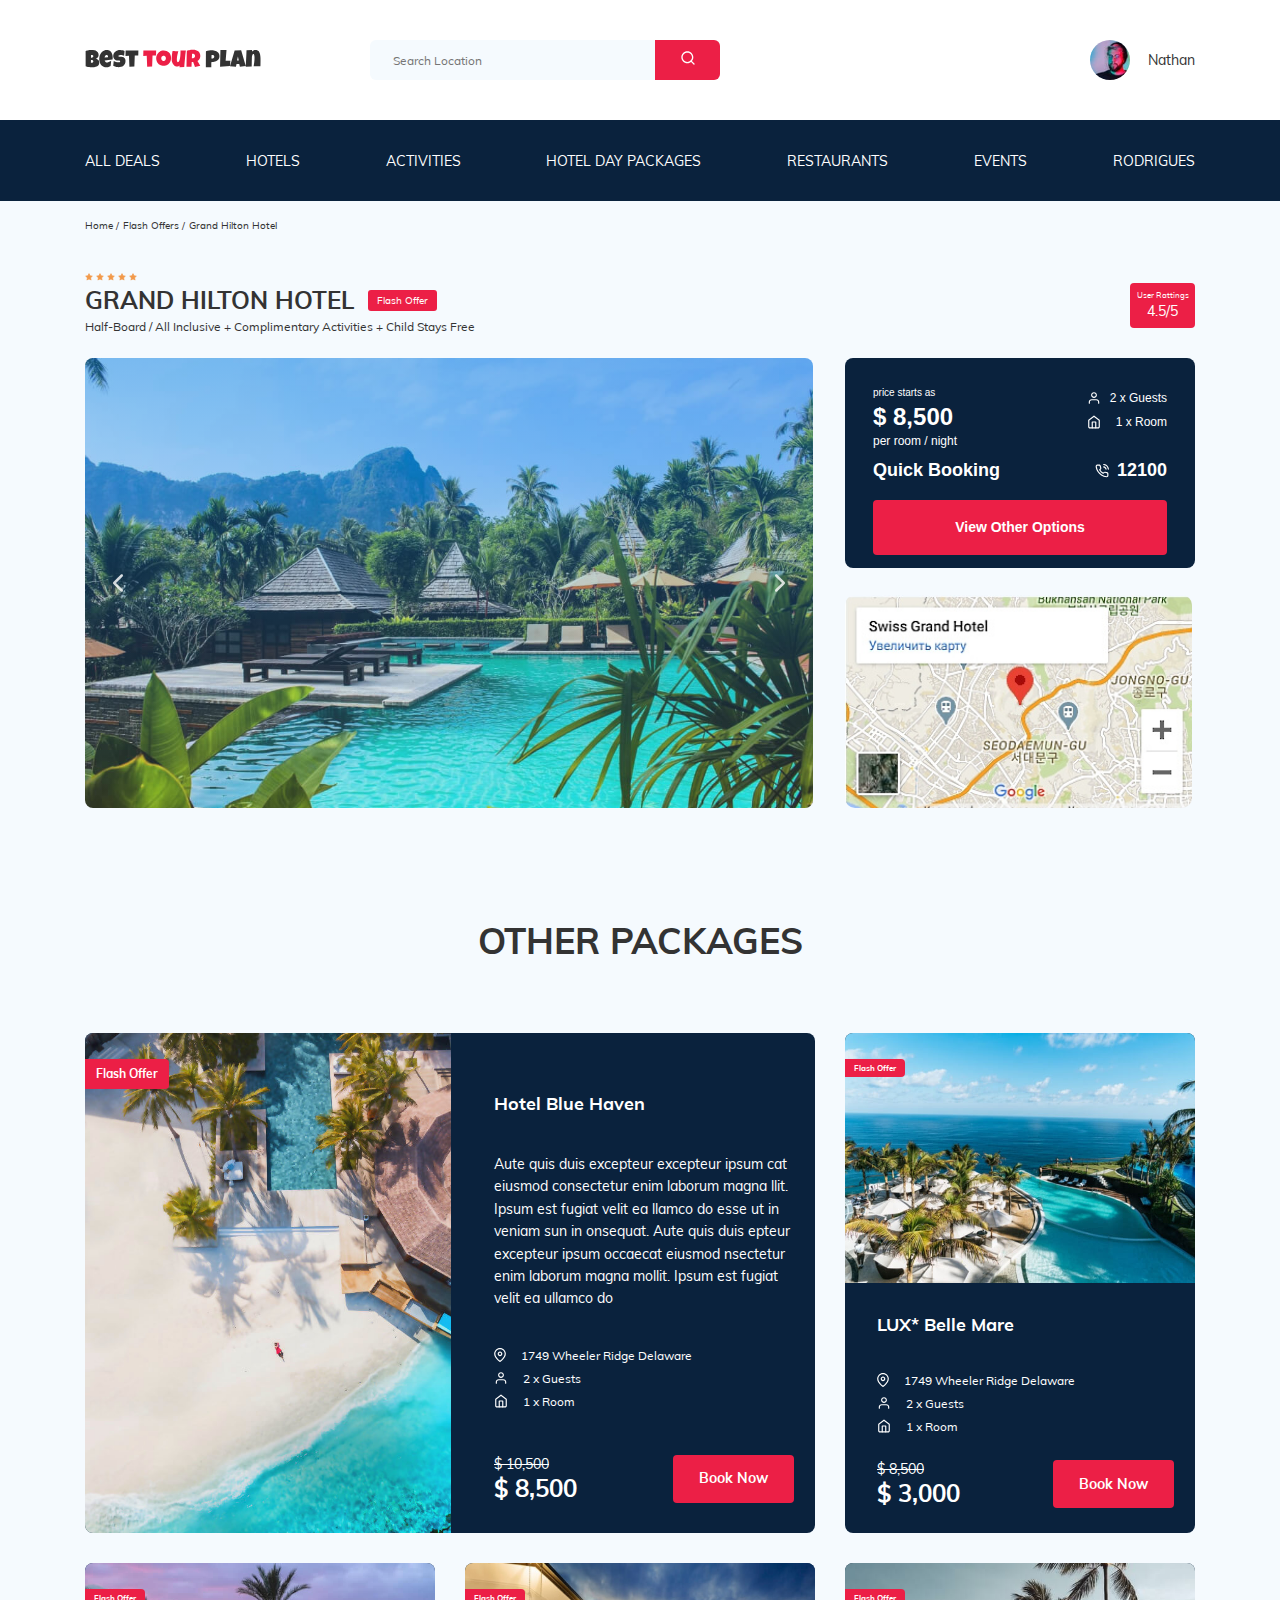
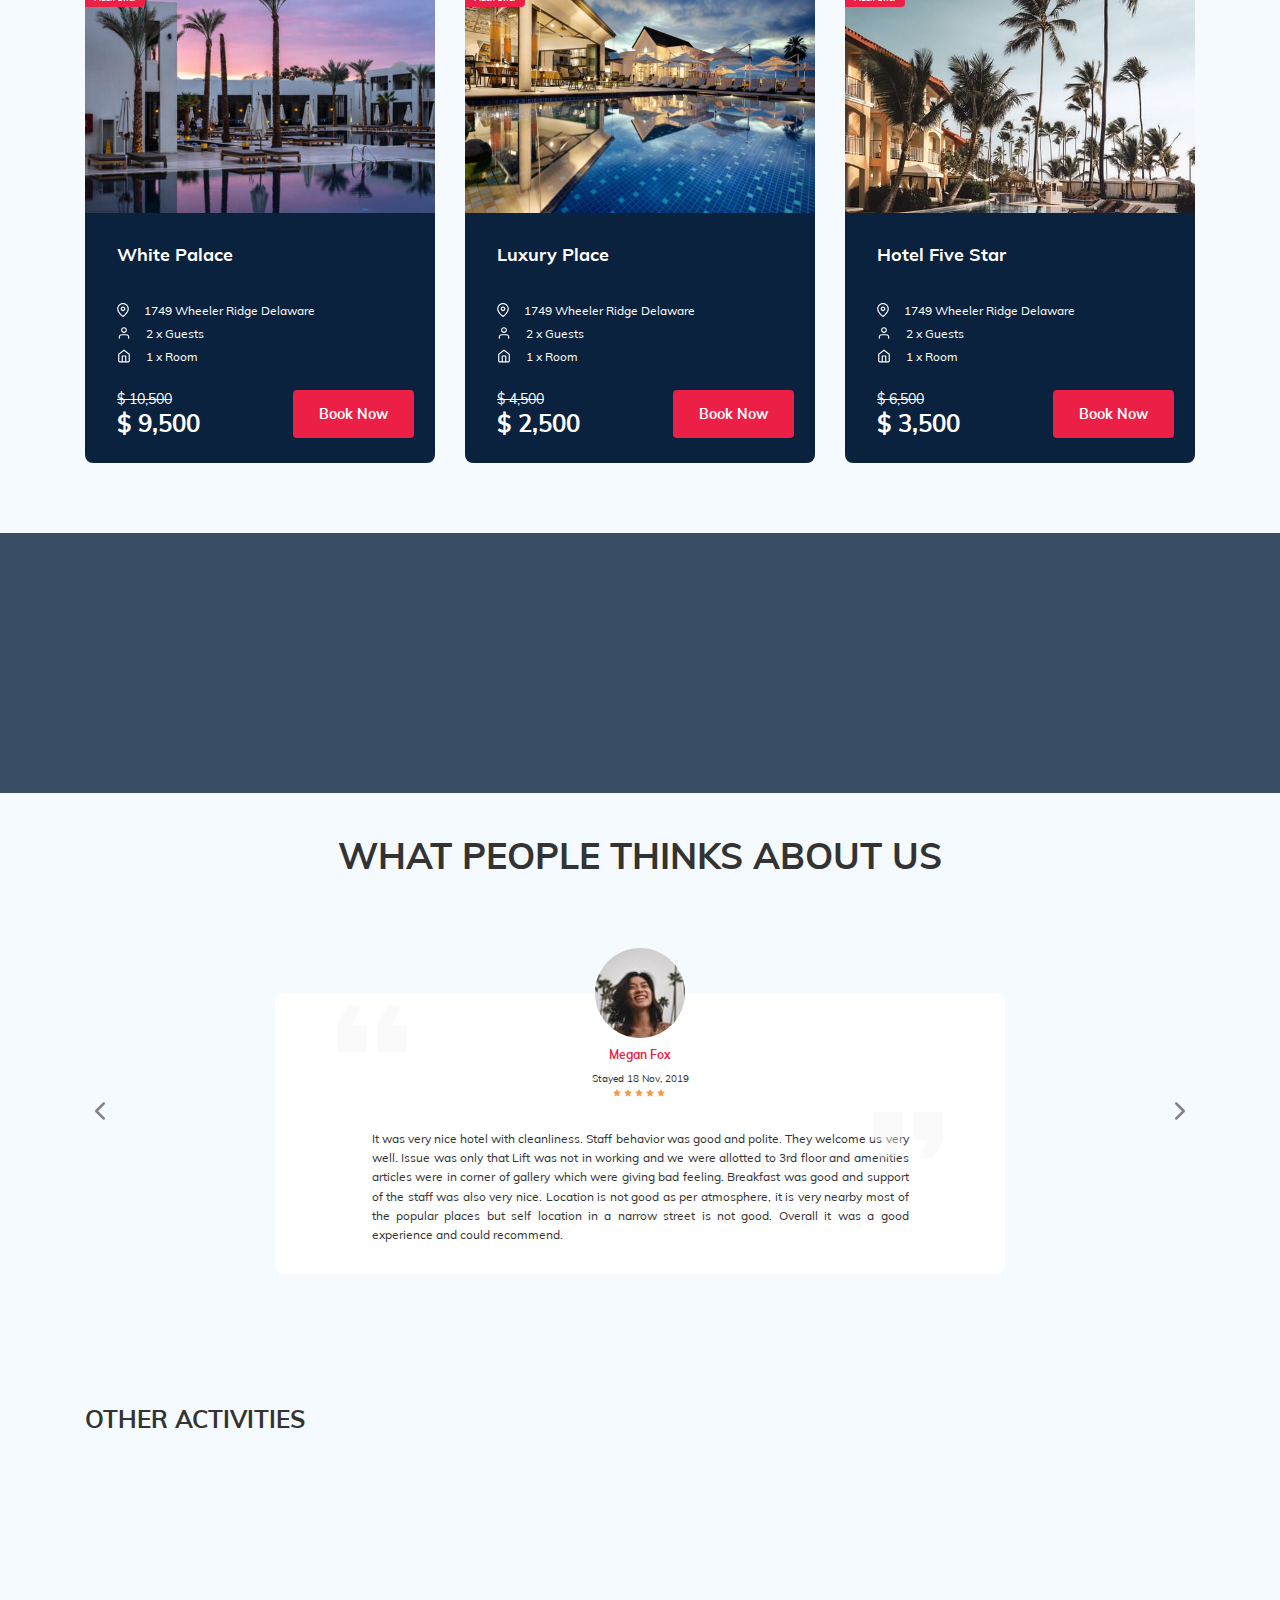
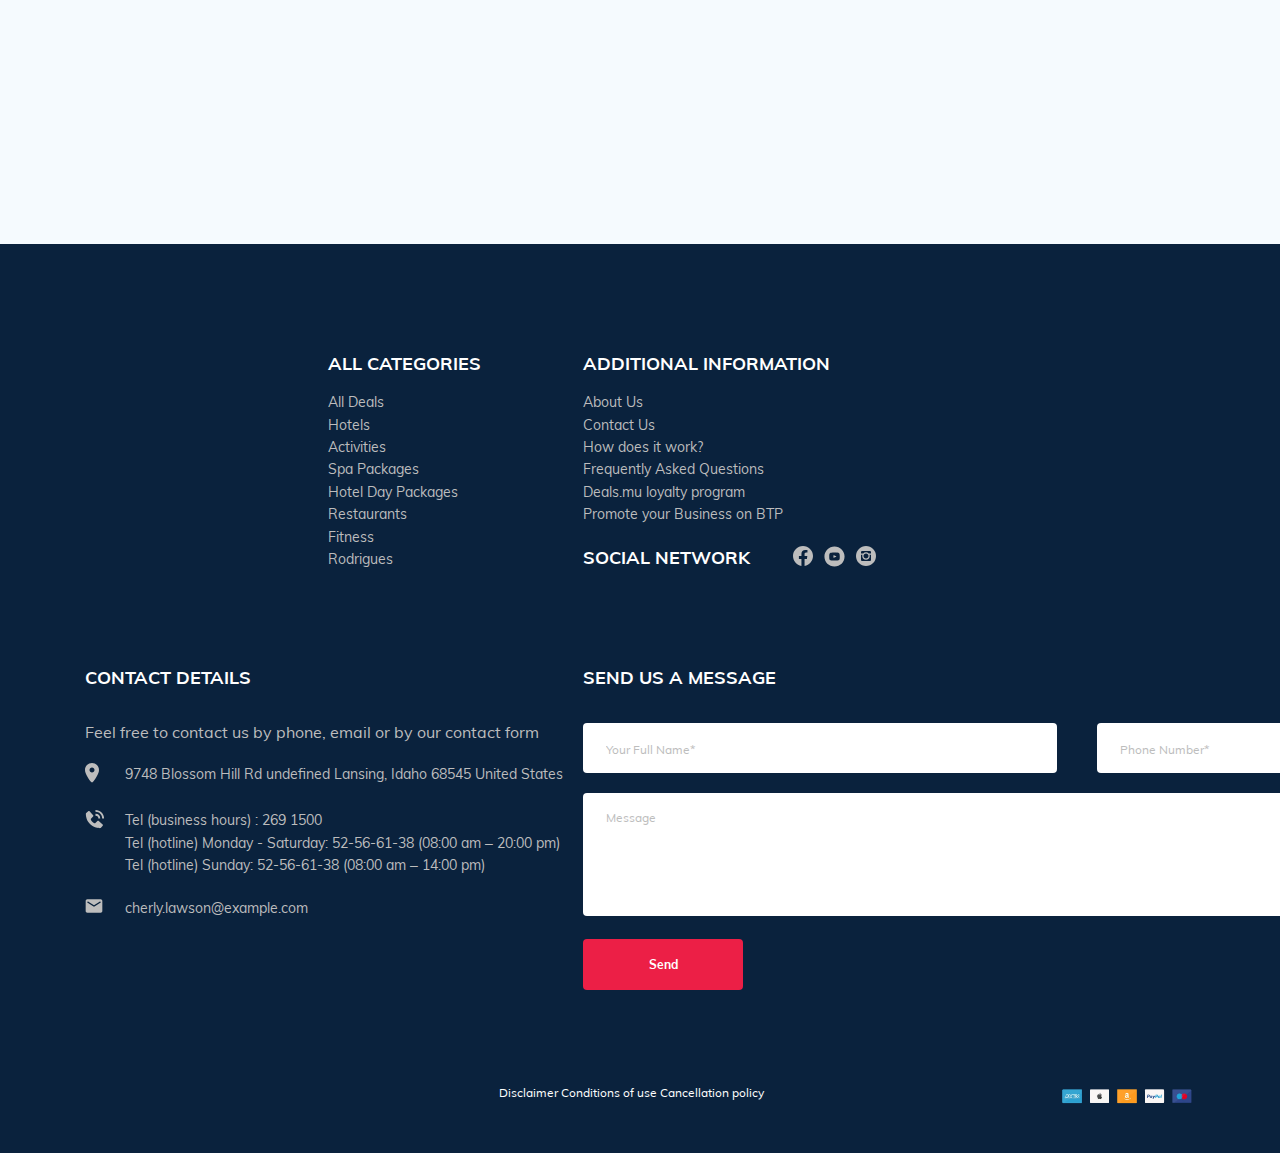
==== commit c3ebecec: "fix: some bugs" ====
--- a/index.html
+++ b/index.html
@@ -220,7 +220,7 @@
 					<div class="item packages__item packages__item_2x">
 						<div class="item__photo item__photo_2x">
 							<img src="img/item-11.jpg" alt="Image: Hotel Blue Haven" class="image item__image" />
-							<span class="item__offer">Flash Offer</span>
+							<span class="item__offer item__offer_2x">Flash Offer</span>
 						</div>
 						<!-- /.item__photo -->
 						<div class="item__about item__about_2x">
@@ -457,12 +457,12 @@
 
 		<section class="newsletter parallax-window" data-depth="0.5" data-parallax="scroll" data-image-src="img/newsletter-bg.jpg">
 			<div class="newsletter-wrapper">
-				<h2 class="newsletter-title newsletter__title" data-aos="fade-right">
+				<h2 class="newsletter-title newsletter__title" data-aos="fade-up">
 					subscribe to our
 					<span class="newsletter-title__strong">Newsletter</span>
 				</h2>
 
-				<form action="php/send.php" method="POST" class="subscribe form newsletter__subscribe" data-aos="fade-left">
+				<form action="php/send.php" method="POST" class="subscribe form newsletter__subscribe" data-aos="fade-up">
 					<!-- <div class="newsletter__input-group"> -->
 					<input type="email" name="newsletter_email" class="subscribe__input" placeholder="Your email address" required />
 					<!-- </div> -->
@@ -569,21 +569,21 @@
 			<div class="container">
 				<h2 class="activities__title">Other activities</h2>
 				<div class="activities-wrapper">
-					<div class="card activities__card" data-aos="fade-right" data-aos-duration="1000">
+					<div class="card activities__card" data-aos="fade-down" data-aos-duration="500">
 						<img src="img/activity-1.jpg" alt="The curious corner of chamarel" class="image card__image" />
 						<h3 class="card__title">The curious corner of chamarel</h3>
 						<button class="card__button" data-toggle="modal" data-href="#thank-you-modal">Book Now</button>
 					</div>
 					<!-- /.card -->
 
-					<div class="card activities__card" data-aos="fade-right" data-aos-duration="600">
+					<div class="card activities__card" data-aos="fade-down" data-aos-duration="700">
 						<img src="img/activity-2.jpg" alt="Gymkhana club golf course" class="image card__image" />
 						<h3 class="card__title">Gymkhana club golf course</h3>
 						<button class="card__button" data-toggle="modal" data-href="#booking-modal">Book Now</button>
 					</div>
 					<!-- /.card -->
 
-					<div class="card activities__card" data-aos="fade-left" data-aos-duration="600">
+					<div class="card activities__card" data-aos="fade-down" data-aos-duration="900">
 						<img src="img/activity-3.jpg" alt="Tamarind falls hiking trip - full day" class="image card__image" />
 						<h3 class="card__title">
 							Tamarind falls hiking trip&#160;-&#160;full day
@@ -592,7 +592,7 @@
 					</div>
 					<!-- /.card -->
 
-					<div class="card activities__card" data-aos="fade-left" data-aos-duration="1000">
+					<div class="card activities__card" data-aos="fade-down" data-aos-duration="1100">
 						<img
 							src="img/activity-4.jpg"
 							alt="The blue marine discovery
--- a/css/slyle.css
+++ b/css/slyle.css
@@ -1,2 +1,2 @@
-@font-face{font-family:'Muli';src:url("../fonts/Muliregular.woff2") format("woff2"),url("../fonts/Muliregular.woff") format("woff");font-weight:400;font-style:normal;font-display:swap}@font-face{font-family:'Muli';src:url("../fonts/Mulibold.woff2") format("woff2"),url("../fonts/Mulibold.woff") format("woff");font-weight:700;font-style:normal;font-display:swap}*{-webkit-box-sizing:border-box;box-sizing:border-box}body{font-family:'Muli', sans-serif;color:#333;background-color:#f5fafe}.container{max-width:1110px;margin:auto}.image{max-width:100%;-o-object-fit:cover;object-fit:cover}.star{margin-right:3px}.input{background:#FFFFFF;border-radius:4px;border:none;padding:0 23px;height:50px}.input::-webkit-input-placeholder{color:#BDBDBD;font-size:12px}.input:-ms-input-placeholder{color:#BDBDBD;font-size:12px}.input::-ms-input-placeholder{color:#BDBDBD;font-size:12px}.input::placeholder{color:#BDBDBD;font-size:12px}.textarea{min-height:123px;background:#FFFFFF;border-radius:4px;padding:18px 23px;border:none;resize:none}.textarea::-webkit-input-placeholder{color:#BDBDBD;font-size:12px}.textarea:-ms-input-placeholder{color:#BDBDBD;font-size:12px}.textarea::-ms-input-placeholder{color:#BDBDBD;font-size:12px}.textarea::placeholder{color:#BDBDBD;font-size:12px}.button{min-width:160px;min-height:50px;padding:18px;font-style:normal;font-weight:bold;font-size:12px;line-height:15px;color:#fff;background-color:#EC1F46;border:none;border-radius:4px;cursor:pointer;outline:none}.form{display:-webkit-box;display:-ms-flexbox;display:flex;-webkit-box-align:center;-ms-flex-align:center;align-items:center;-webkit-box-pack:justify;-ms-flex-pack:justify;justify-content:space-between;-ms-flex-wrap:wrap;flex-wrap:wrap}.form__error{color:#EC1F46}.form-info{font-style:normal;font-weight:bold;font-size:12px;line-height:15px;color:#E0E0E0}/*! normalize.css v8.0.1 | MIT License | github.com/necolas/normalize.css */html{line-height:1.15;-webkit-text-size-adjust:100%}body{margin:0}main{display:block}h1{font-size:2em;margin:0.67em 0}hr{-webkit-box-sizing:content-box;box-sizing:content-box;height:0;overflow:visible}pre{font-family:monospace, monospace;font-size:1em}a{background-color:transparent}abbr[title]{border-bottom:none;text-decoration:underline;-webkit-text-decoration:underline dotted;text-decoration:underline dotted}b,strong{font-weight:bolder}code,kbd,samp{font-family:monospace, monospace;font-size:1em}small{font-size:80%}sub,sup{font-size:75%;line-height:0;position:relative;vertical-align:baseline}sub{bottom:-0.25em}sup{top:-0.5em}img{border-style:none}button,input,optgroup,select,textarea{font-family:inherit;font-size:100%;line-height:1.15;margin:0}button,input{overflow:visible}button,select{text-transform:none}button,[type="button"],[type="reset"],[type="submit"]{-webkit-appearance:button}button::-moz-focus-inner,[type="button"]::-moz-focus-inner,[type="reset"]::-moz-focus-inner,[type="submit"]::-moz-focus-inner{border-style:none;padding:0}button:-moz-focusring,[type="button"]:-moz-focusring,[type="reset"]:-moz-focusring,[type="submit"]:-moz-focusring{outline:1px dotted ButtonText}fieldset{padding:0.35em 0.75em 0.625em}legend{-webkit-box-sizing:border-box;box-sizing:border-box;color:inherit;display:table;max-width:100%;padding:0;white-space:normal}progress{vertical-align:baseline}textarea{overflow:auto}[type="checkbox"],[type="radio"]{-webkit-box-sizing:border-box;box-sizing:border-box;padding:0}[type="number"]::-webkit-inner-spin-button,[type="number"]::-webkit-outer-spin-button{height:auto}[type="search"]{-webkit-appearance:textfield;outline-offset:-2px}[type="search"]::-webkit-search-decoration{-webkit-appearance:none}::-webkit-file-upload-button{-webkit-appearance:button;font:inherit}details{display:block}summary{display:list-item}template{display:none}[hidden]{display:none}.navbar{background-color:#ffffff}.navbar-top{display:-webkit-box;display:-ms-flexbox;display:flex;-webkit-box-align:center;-ms-flex-align:center;align-items:center;-webkit-box-pack:justify;-ms-flex-pack:justify;justify-content:space-between;padding:40px 0px}.navbar-top__menu-button{display:none}.navbar__search{margin-right:auto;margin-left:108px}.navbar-menu{background:#0A223D}.navbar-menu__navigation{margin:0;padding:31px 0px;list-style-type:none;display:-webkit-box;display:-ms-flexbox;display:flex;-webkit-box-align:center;-ms-flex-align:center;align-items:center;-webkit-box-pack:justify;-ms-flex-pack:justify;justify-content:space-between;color:#fff}.navbar-menu__link{color:#fff;text-decoration:none;text-transform:uppercase;font-size:14px;line-height:18px}.navbar-menu__item_mob_visible{display:none;width:80%}.logo{width:177px}.search{display:-webkit-box;display:-ms-flexbox;display:flex;min-width:350px;position:relative;overflow:hidden;border-radius:6px;height:40px}.search__input{width:100%;height:100%;padding-left:23px;padding-right:75px;background-color:#f5fafe;border:none;font-size:12px;line-height:15px;color:#333}.search__button{position:absolute;top:0;right:0;height:100%;width:65px;border:none;background-color:#EC1F46}.user{display:-webkit-box;display:-ms-flexbox;display:flex;-webkit-box-align:center;-ms-flex-align:center;align-items:center;text-decoration:none}.user__avatar{width:40px;height:40px;border-radius:50%}.user__name{margin-left:18px;font-size:14px;line-height:18px;color:#333}.menu-button{outline:none;border:none}.menu-button:focus{outline:none}.breadcrumb-list{list-style:none;display:-webkit-box;display:-ms-flexbox;display:flex;-webkit-box-align:center;-ms-flex-align:center;align-items:center;padding:18px 0px;margin:0}.breadcrumb-list__item{font-size:10px;line-height:13px}.breadcrumb-list__item:not(:last-child)::after{content:'/';margin-right:4px}.breadcrumb-list__link{text-decoration:none;color:inherit}.hotel{padding:23px 0 70px 0}.hotel-info{display:-webkit-box;display:-ms-flexbox;display:flex;-webkit-box-align:center;-ms-flex-align:center;align-items:center;-webkit-box-pack:justify;-ms-flex-pack:justify;justify-content:space-between;padding-bottom:20px}.hotel-info__offer{margin-left:14px;margin-top:4px}.hotel-info__name{margin-top:4px;margin-bottom:0}.hotel-info__description{margin:4px 0}.hotel-name{font-size:24px;line-height:30px}.hotel-wrapper{display:-webkit-box;display:-ms-flexbox;display:flex;-ms-flex-wrap:wrap;flex-wrap:wrap;-webkit-box-align:center;-ms-flex-align:center;align-items:center}.hotel-description{font-size:12px;line-height:15px}.hotel-grid{display:-webkit-box;display:-ms-flexbox;display:flex;-webkit-box-pack:justify;-ms-flex-pack:justify;justify-content:space-between}.hotel-grid__slider{width:728px;height:450px}.hotel-about{display:-webkit-box;display:-ms-flexbox;display:flex;-webkit-box-orient:vertical;-webkit-box-direction:normal;-ms-flex-direction:column;flex-direction:column;-webkit-box-pack:justify;-ms-flex-pack:justify;justify-content:space-between}.hotel-slider{width:100%;height:100%;position:relative;border-radius:8px}.hotel-slider__item{display:-webkit-box;display:-ms-flexbox;display:flex;-webkit-box-pack:center;-ms-flex-pack:center;justify-content:center;-webkit-box-align:center;-ms-flex-align:center;align-items:center}.hotel-slider__item::after{content:'';position:absolute;width:100%;height:100%;top:0;bottom:0;right:0;left:0;z-index:10;background:-webkit-gradient(linear, left top, left bottom, from(rgba(0,122,223,0.48)), to(rgba(255,255,255,0.128)));background:linear-gradient(180deg, rgba(0,122,223,0.48) 0%, rgba(255,255,255,0.128) 100%)}.hotel-slider__image{height:100%;width:100%}.hotel-slider__button{position:absolute;top:50%;-webkit-transform:translateY(-50%);transform:translateY(-50%);z-index:20;background:transparent;width:30px;height:30px;border:none;outline:none;cursor:pointer;background-repeat:no-repeat;background-position:center;background-size:10px}.hotel-slider__button_prev{left:18px;background-image:url("../img/arrow-prev.svg")}.hotel-slider__button_next{right:18px;background-image:url("../img/arrow-next.svg")}.stars{-ms-flex-preferred-size:100%;flex-basis:100%;display:-webkit-box;display:-ms-flexbox;display:flex}.offer{font-size:10px;line-height:13px;padding:4px 9px;background:#EC1F46;border-radius:3px;color:#fff}.rating{max-width:65px;min-height:45px;text-align:center;color:#fff;background:#EC1F46;border-radius:4px}.rating__text{font-size:8px;line-height:10px}.rating__counter{font-size:14px;line-height:18px}.booking{background:#0A223D;color:#fff;font-family:'Nunito', sans-serif;border-radius:8px;width:350px;height:210px;padding:28px}.booking__info{display:-webkit-box;display:-ms-flexbox;display:flex;-webkit-box-pack:justify;-ms-flex-pack:justify;justify-content:space-between;margin-bottom:9px}.booking__price{display:-webkit-box;display:-ms-flexbox;display:flex;-webkit-box-orient:vertical;-webkit-box-direction:normal;-ms-flex-direction:column;flex-direction:column}.booking__start{font-weight:normal;font-size:10px;line-height:14px}.booking__pricetag{font-weight:800;font-size:24px;line-height:33px}.booking__per-room{font-weight:normal;font-size:12px;line-height:16px}.booking__room{margin-top:4px}.booking__text{display:-webkit-box;display:-ms-flexbox;display:flex;-webkit-box-align:center;-ms-flex-align:center;align-items:center;-webkit-box-pack:justify;-ms-flex-pack:justify;justify-content:space-between;margin-bottom:8px;font-weight:normal;font-size:12px;line-height:16px}.booking__description{margin-left:9px}.booking__call-center{display:-webkit-box;display:-ms-flexbox;display:flex;-webkit-box-align:center;-ms-flex-align:center;align-items:center;-webkit-box-pack:justify;-ms-flex-pack:justify;justify-content:space-between;margin-bottom:17px}.booking__heading{font-weight:600;font-size:18px;line-height:25px}.booking__number{display:-webkit-box;display:-ms-flexbox;display:flex;-webkit-box-align:center;-ms-flex-align:center;align-items:center;-webkit-box-pack:justify;-ms-flex-pack:justify;justify-content:space-between;color:inherit;text-decoration:none;font-weight:600;font-size:18px;line-height:25px}.booking__phone{margin-left:8px}.booking__button{width:100%;min-height:45px;font-weight:600;font-size:14px;line-height:19px;background:#EC1F46;color:#fff;border-radius:4px;border:none;cursor:pointer}.map{width:347px;height:213px;background:gray;border-radius:10px;overflow:hidden}.map__frame{width:100%;height:213px;frameborder:0;border:0;allowfullscreen:"";aria-hidden:"false";overflow:hidden}.map__image{-o-object-fit:cover;object-fit:cover;width:100%}.packages{padding:40px 0 70px 0}.packages__title{display:block;max-width:100%;font-style:normal;font-weight:bold;font-size:36px;line-height:45px;text-align:center;text-transform:uppercase;margin:0px auto 70px}.packages-wrapper{display:-ms-grid;display:grid;-ms-grid-columns:(1fr)[3];grid-template-columns:repeat(3, 1fr);-ms-grid-rows:(1fr)[2];grid-template-rows:repeat(2, 1fr);grid-gap:30px}.packages__item{background-color:#0A223D;width:100%;height:500px}.packages__item_2x{max-width:730px;grid-column:span 2;display:-webkit-box;display:-ms-flexbox;display:flex}.item{border-radius:8px;overflow:hidden}.item__photo{position:relative;width:100%;height:250px;height:50%}.item__photo_2x{height:500px;max-width:366px;width:100%}.item__image{width:100%;height:100%;margin:0}.item__offer{position:absolute;left:0;top:26px;border-radius:0px 4px 4px 0px;background-color:#EC1F46;color:#fff;font-style:normal;font-weight:600;font-size:8px;line-height:10px;padding:4px 9px}.item__about{display:-webkit-box;display:-ms-flexbox;display:flex;-webkit-box-orient:vertical;-webkit-box-direction:normal;-ms-flex-direction:column;flex-direction:column;-webkit-box-pack:justify;-ms-flex-pack:justify;justify-content:space-between;height:50%;padding:30px 21px 25px 32px}.item__about_2x{height:500px;width:89%;max-width:364px;padding:46px 21px 30px 43px}.item__paragraph{font-style:normal;font-weight:normal;font-size:14px;line-height:160.6%;color:#fff}.item__name{margin:0 0 18px 0;font-style:normal;font-weight:bold;font-size:18px;line-height:23px;color:#fff}.item__name_2x{margin:5px 0 0 0}.item__description{color:#fff;font-weight:normal;font-size:12px;line-height:15px}.item__icon{margin-right:15px}.item__text{display:-webkit-box;display:-ms-flexbox;display:flex;-webkit-box-align:center;-ms-flex-align:center;align-items:center;-webkit-box-pack:start;-ms-flex-pack:start;justify-content:flex-start;margin-bottom:8px;font-weight:normal;font-size:12px;line-height:16px}.item-price-wrapper{display:-webkit-box;display:-ms-flexbox;display:flex;-webkit-box-pack:justify;-ms-flex-pack:justify;justify-content:space-between}.item__price{display:-webkit-box;display:-ms-flexbox;display:flex;color:#fff;-ms-flex-wrap:wrap;flex-wrap:wrap}.item__oldpricetag{color:inherit;width:100%;font-weight:normal;font-size:14px;line-height:18px;-webkit-text-decoration-line:line-through;text-decoration-line:line-through}.item__pricetag{color:inherit;width:100%;font-weight:bold;font-size:24px;line-height:30px}.item__button{min-width:120px;min-height:40px;padding:10px 26px;font-weight:600;font-size:14px;line-height:19px}.parallax-window{height:260px;background:transparent}.newsletter{display:-webkit-box;display:-ms-flexbox;display:flex;height:260px;-webkit-box-align:center;-ms-flex-align:center;align-items:center;-webkit-box-pack:center;-ms-flex-pack:center;justify-content:center;position:relative;padding:98px 0 87px 0;background-repeat:no-repeat;background-size:cover;background-position:center}.newsletter:before{position:absolute;content:'';top:0;bottom:0;right:0;left:0;width:100%;height:100%;background-color:rgba(10,34,61,0.8)}.newsletter-wrapper{position:relative;display:-webkit-box;display:-ms-flexbox;display:flex;-webkit-box-align:center;-ms-flex-align:center;align-items:center;-webkit-box-pack:justify;-ms-flex-pack:justify;justify-content:space-between;width:731px;margin:354 auto}.newsletter-title{color:#fff;font-style:normal;font-weight:300;font-size:24px;line-height:30px}.newsletter-title__strong{display:block;font-size:36px;line-height:45px;text-transform:uppercase}.newsletter .subscribe{position:relative;width:350px;height:55px}.newsletter .subscribe__input{position:absolute;width:100%;height:100%;border:none;padding-left:33px;padding-right:75px;font-style:normal;font-weight:300;font-size:14px;line-height:18px;border-radius:4px;overflow:hidden}.newsletter .subscribe__input::-webkit-input-placeholder{color:#BDBDBD}.newsletter .subscribe__input:-ms-input-placeholder{color:#BDBDBD}.newsletter .subscribe__input::-ms-input-placeholder{color:#BDBDBD}.newsletter .subscribe__input::placeholder{color:#BDBDBD}.newsletter .subscribe__button{position:absolute;min-width:65px;top:0;right:0;height:100%;border:none;background-color:#EC1F46;color:#fff;font-weight:bold;font-size:12px;line-height:15px;cursor:pointer;overflow:hidden;border-top-right-radius:4px;border-bottom-right-radius:4px}.form__error[for=newsletter_email]{position:absolute;top:57px;left:2px;font-size:12px;color:#EC1F46;font-weight:bold;-webkit-text-stroke:0.4px #f2002e}.reviews{padding:40px 0 70px 0}.reviews__title{display:block;max-width:100%;font-style:normal;font-weight:bold;font-size:36px;line-height:45px;text-align:center;text-transform:uppercase;margin:0px auto 70px}.reviews-slider__item{position:relative;display:-webkit-box;display:-ms-flexbox;display:flex;-webkit-box-orient:vertical;-webkit-box-direction:normal;-ms-flex-direction:column;flex-direction:column;-webkit-box-align:center;-ms-flex-align:center;align-items:center;width:730px;margin:45px auto 0;background-color:white;border-radius:8px;padding:0 62px 30px}.reviews-slider__item::before{position:absolute;top:12px;left:62px;content:'';width:70px;height:47px;background-image:url(../img/quote-left.svg);background-repeat:no-repeat}.reviews-slider__item::after{position:absolute;top:118px;right:62px;content:'';width:70px;height:47px;background-image:url(../img/quote-right.svg);background-repeat:no-repeat}.reviews-slider__button{position:absolute;top:50%;-webkit-transform:translateY(-50%);transform:translateY(-50%);width:30px;height:30px;background-repeat:no-repeat;background-size:10px;background-position:center;border:none;background-color:transparent;outline:none;z-index:99;cursor:pointer}.reviews-slider__button_prev{background-image:url(../img/gray-arrow-left.svg);left:0}.reviews-slider__button_next{background-image:url(../img/gray-arrow-right.svg);right:0}.reviews-slider__profile{display:-webkit-box;display:-ms-flexbox;display:flex;-webkit-box-orient:vertical;-webkit-box-direction:normal;-ms-flex-direction:column;flex-direction:column;-webkit-box-align:center;-ms-flex-align:center;align-items:center;margin:-45px 0 30px 0}.reviews-slider__avatar{width:90px;height:90px;border-radius:50%;margin-bottom:9px}.reviews-slider__username{font-style:normal;font-weight:bold;font-size:12px;line-height:15px;color:#EC1F46;margin-bottom:10px}.reviews-slider__date{font-style:normal;font-weight:normal;font-size:10px;line-height:13px;margin-bottom:4px}.reviews-slider__rating{display:-webkit-box;display:-ms-flexbox;display:flex;-webkit-box-align:center;-ms-flex-align:center;align-items:center}.reviews-slider__text{max-width:537px;font-weight:normal;font-size:12px;line-height:160%;text-align:justify;color:#333333;margin:auto}.activities{padding:60px 0 98px 0}.activities__title{font-style:normal;font-weight:bold;font-size:24px;line-height:30px;text-transform:uppercase;margin-bottom:57px}.activities-wrapper{display:-webkit-box;display:-ms-flexbox;display:flex;-webkit-box-pack:justify;-ms-flex-pack:justify;justify-content:space-between}.card{position:relative;display:-webkit-box;display:-ms-flexbox;display:flex;-webkit-box-orient:vertical;-webkit-box-direction:normal;-ms-flex-direction:column;flex-direction:column;-webkit-box-align:start;-ms-flex-align:start;align-items:flex-start;width:255px;height:255px;padding:24px 26px;border-radius:6px;overflow:hidden}.card::before{content:'';position:absolute;left:0;right:0;bottom:0;top:0;background:linear-gradient(179.83deg, rgba(196,196,196,0) 35.34%, #0A223D 99.85%);z-index:-1}.card__image{position:absolute;width:100%;height:100%;left:0;right:0;bottom:0;top:0;z-index:-2}.card__title{display:inline-block;max-width:200px;margin-top:auto;margin-bottom:18px;color:#fff;font-style:normal;font-weight:bold;font-size:16px;line-height:20px}.card__button{padding:7px 22px;font-family:Nunito;font-style:normal;font-weight:600;font-size:12px;line-height:16px;color:#fff;background-color:#EC1F46;border:none;border-radius:4px;cursor:pointer}.footer{background-color:#0A223D;color:#fff;padding-top:108px;padding-bottom:46px}.footer-wrapper{display:-ms-grid;display:grid;-ms-grid-columns:(minmax(max-content, 1fr))[4];grid-template-columns:repeat(4, minmax(-webkit-max-content, 1fr));grid-template-columns:repeat(4, minmax(max-content, 1fr));grid-gap:20px;grid-auto-rows:minmax(40px, -webkit-min-content);grid-auto-rows:minmax(40px, min-content);-webkit-box-align:start;-ms-flex-align:start;align-items:start}.footer__title{margin:0 0 16px 0;font-style:normal;font-weight:bold;font-size:18px;line-height:23px;text-transform:uppercase}.footer__title_inline{margin:0 43px 0 0}.footer__title_mb-30{margin-bottom:30px}.footer__legal{-ms-grid-column-align:end;justify-self:end}.footer__logo{width:166px;-ms-flex-item-align:center;-ms-grid-row-align:center;align-self:center;-ms-grid-row:1;-ms-grid-row-span:2;grid-row:1/3}.footer__categories{-ms-grid-row:1;-ms-grid-row-span:3;grid-row:1/4}.footer__social-links{display:-webkit-box;display:-ms-flexbox;display:flex;-webkit-box-align:center;-ms-flex-align:center;align-items:center;-webkit-box-pack:justify;-ms-flex-pack:justify;justify-content:space-between;min-width:83px}.footer__social-network{display:-webkit-box;display:-ms-flexbox;display:flex;-webkit-box-align:start;-ms-flex-align:start;align-items:start;-ms-grid-row:2;-ms-grid-row-span:2;grid-row:2/4;grid-column:span 2}.footer__contact-details{grid-column:span 2}.footer__contact-form{grid-column:span 2}.footer__ul{padding:0;margin:0;list-style:none}.footer__item{display:-webkit-box;display:-ms-flexbox;display:flex;-webkit-box-align:start;-ms-flex-align:start;align-items:flex-start;font-style:normal;font-weight:normal;font-size:14px;line-height:160%;color:#BDBDBD}.footer__item_mb-20{margin-bottom:20px}.footer__icon{margin-right:20px}.footer__icon-wrapper{min-width:40px}.footer__contacts{display:-webkit-box;display:-ms-flexbox;display:flex;-webkit-box-orient:vertical;-webkit-box-direction:normal;-ms-flex-direction:column;flex-direction:column}.footer__text{color:#BDBDBD;margin-bottom:22px}.footer__link{text-decoration:none;color:inherit}.footer__input{width:100%}.footer__input-group{padding-bottom:20px;-ms-flex-preferred-size:48%;flex-basis:48%;position:relative}.footer__input::-webkit-input-placeholder{color:#BDBDBD;font-size:12px}.footer__input:-ms-input-placeholder{color:#BDBDBD;font-size:12px}.footer__input::-ms-input-placeholder{color:#BDBDBD;font-size:12px}.footer__input::placeholder{color:#BDBDBD;font-size:12px}.footer__textarea{-ms-flex-preferred-size:100%;flex-basis:100%;margin-bottom:23px}.footer__textarea::-webkit-input-placeholder{color:#BDBDBD;font-size:12px}.footer__textarea:-ms-input-placeholder{color:#BDBDBD;font-size:12px}.footer__textarea::-ms-input-placeholder{color:#BDBDBD;font-size:12px}.footer__textarea::placeholder{color:#BDBDBD;font-size:12px}.footer__info{display:-webkit-box;display:-ms-flexbox;display:flex;-webkit-box-pack:end;-ms-flex-pack:end;justify-content:flex-end;margin-top:95px}.form__error[for=footer_name],.form__error[for=footer_phone]{padding-top:4px;position:absolute;bottom:4px;left:2px;font-size:12px;font-weight:bold}.info-wrapper{display:-webkit-box;display:-ms-flexbox;display:flex;-webkit-box-pack:justify;-ms-flex-pack:justify;justify-content:space-between;width:696px}.info__text{font-style:normal;font-weight:normal;font-size:12px;line-height:15px;color:#fff}.info__cards{width:136px;height:22px}.modal__overlay{position:fixed;top:0;bottom:0;left:0;right:0;background-color:#008fdf63;z-index:100;visibility:hidden;opacity:0;-webkit-transition:opacity 0.5s;transition:opacity 0.5s}.modal__overlay_visible{visibility:visible;opacity:1}.modal__dialog{position:fixed;max-width:478px;max-height:100%;left:50%;top:50%;-webkit-transform:translate(-50%, -50%);transform:translate(-50%, -50%);padding:33px 88px;background-color:#0A223D;color:#fff;border-radius:8px;z-index:101;visibility:hidden;opacity:0;-webkit-transition:opacity 0.5s;transition:opacity 0.5s}.modal__dialog_visible{visibility:visible;opacity:1}.modal__close{position:absolute;right:18px;top:17px;text-decoration:none;cursor:pointer;overflow:hidden}.modal__title{margin:0 0 15px 0;font-style:normal;font-weight:bold;font-size:18px;line-height:23px;text-transform:uppercase;text-align:center}.modal__input{width:100%;margin-bottom:20px}.modal__input-group{position:relative;width:100%}.modal__textarea{width:100%}.modal__button{margin-top:15px}.form__error[for=name],.form__error[for=phone],.form__error[for=email]{padding-top:4px;position:absolute;bottom:4px;left:2px;font-size:12px;font-weight:bold;-webkit-text-stroke:0.5px red}@media (max-width: 1200px){.container{max-width:960px}.hotel-grid__slider{width:590px}.item__button{padding:10px 16px}.card{width:230px;height:230px}.footer__input-group{-ms-flex-preferred-size:100%;flex-basis:100%}}@media (max-width: 992px){.container{max-width:700px}.logo{width:132px}.navbar__search{margin-left:auto}.navbar-top{padding:30px 0px}.navbar-menu__navigation{padding:22px 0px}.navbar-menu__link{font-size:12px;line-height:15px}.search__input{min-width:340px}.hotel-grid{-webkit-box-orient:vertical;-webkit-box-direction:normal;-ms-flex-direction:column;flex-direction:column}.hotel-grid__slider{margin-bottom:30px;width:100%;height:450px}.hotel-about{-webkit-box-orient:horizontal;-webkit-box-direction:normal;-ms-flex-direction:row;flex-direction:row}.booking{width:48.5%}.map{width:48.5%}.packages-wrapper{-ms-grid-columns:(1fr)[2];grid-template-columns:repeat(2, 1fr);-ms-grid-rows:(1fr)[3];grid-template-rows:repeat(3, 1fr)}.packages__title{font-size:30px;margin-bottom:54px}.newsletter{padding:92px 0 93px 0}.newsletter-wrapper{max-width:700px;margin:34 auto}.reviews{padding-bottom:60px}.reviews__title{margin-bottom:50px;font-size:30px;line-height:38px}.reviews-slider__item{max-width:580px}.activities{padding-top:60px;padding-bottom:70px}.activities__title{max-width:700px;margin-top:0px;margin-bottom:57px}.activities-wrapper{max-width:700px;-ms-flex-wrap:wrap;flex-wrap:wrap;margin:0 auto}.activities__card{margin-bottom:20px}.card{width:339px;height:255px}.footer-wrapper{-ms-grid-columns:1fr 0.5fr 1.5fr 1fr 1fr 1fr;grid-template-columns:1fr 0.5fr 1.5fr 1fr 1fr 1fr;grid-row-gap:38px}.footer__input-group{-ms-flex-preferred-size:48%;flex-basis:48%}.footer__logo{width:104px;height:120px;-ms-grid-row:1;-ms-grid-row-span:1;grid-row:1/2;grid-column:span 2}.footer__social-network{-ms-grid-column-align:center;justify-self:center;-ms-grid-row:1;-ms-grid-row-span:1;grid-row:1/2;grid-column:span 3;-ms-flex-item-align:center;-ms-grid-row-align:center;align-self:center}.footer__categories{-ms-grid-row:2;-ms-grid-row-span:1;grid-row:2/3;grid-column:span 2}.footer__additional{-ms-grid-column-align:center;justify-self:center;grid-column:span 2}.footer__legal{-ms-grid-column-align:center;justify-self:center;grid-column:span 2}.footer__contact-details{grid-column:span 5;-ms-grid-row:3;grid-row:3}.footer__contact-form{grid-column:span 5;-ms-grid-row:4;grid-row:4}.footer__info{margin-top:63px}.modal__dialog{padding:33px 48px}}@media (max-width: 768px){body{padding-top:78px}.container{max-width:690px;width:92%}.navbar_mob-fixed{position:fixed;left:0;right:0;top:0;z-index:99}.navbar__search_mob_hidden,.navbar__user_mob_hidden{display:none}.navbar__search_mob_visible,.navbar__user_mob_visible{display:-webkit-box;display:-ms-flexbox;display:flex}.navbar__user{-webkit-box-orient:vertical;-webkit-box-direction:normal;-ms-flex-direction:column;flex-direction:column;-webkit-box-pack:center;-ms-flex-pack:center;justify-content:center}.navbar-menu{display:none;position:fixed;left:0;right:0;top:78px;bottom:0;padding-top:30px}.navbar-menu__navigation{-webkit-box-orient:vertical;-webkit-box-direction:normal;-ms-flex-direction:column;flex-direction:column}.navbar-menu__item{margin-bottom:20px}.navbar-menu__item_mob_visible{display:block;margin-bottom:39px}.navbar-menu_visible{display:block}.navbar-top__menu-button{display:-webkit-box;display:-ms-flexbox;display:flex;padding:0;margin:0;width:16px;height:11px;border:none;background:none;cursor:pointer;outline:none}.navbar-top__menu-button:focus{outline:none}.navbar-top__menu__image{width:16px;height:11px}.user__name_light{color:#fff;margin-left:0px;margin-top:10px;margin-bottom:7px}.search__input{min-width:auto}.stars{-ms-flex-preferred-size:inherit;flex-basis:inherit}.hotel-name{-ms-flex-preferred-size:100%;flex-basis:100%}.hotel-wrapper{-webkit-box-pack:justify;-ms-flex-pack:justify;justify-content:space-between}.hotel-info__text{width:100%}.hotel-info__name{margin-top:10px}.hotel-info__rating{display:none}.hotel-info__offer{-webkit-box-ordinal-group:0;-ms-flex-order:-1;order:-1;margin-left:0}.hotel-grid__slider{height:350px}.packages__title{font-size:18px;margin-bottom:42px}.packages-wrapper{-ms-grid-columns:100%;grid-template-columns:100%;-ms-grid-rows:(1fr)[5];grid-template-rows:repeat(5, 1fr);justify-items:center}.packages__item{width:83%}.packages__item_2x{-ms-grid-column:1;grid-column:1;-ms-flex-wrap:wrap;flex-wrap:wrap}.item__photo_2x{height:50%;max-width:100%}.item__paragraph{display:none}.item__about{padding:30px 20px 25px 20px}.item__about_2x{max-width:100%;width:100%;height:50%;padding:30px 21px 25px 32px}.item__name_2x{margin:0 0 18px 0}.item__stars{display:none}.newsletter{padding:76px 0 83px 0}.newsletter__title{margin-bottom:37px}.newsletter-wrapper{-webkit-box-orient:vertical;-webkit-box-direction:normal;-ms-flex-direction:column;flex-direction:column;-webkit-box-align:start;-ms-flex-align:start;align-items:flex-start;margin:20px auto;max-width:570px;width:92%}.newsletter-title{font-size:20px;line-height:25px}.newsletter-title__strong{font-size:30px;line-height:38px}.reviews{padding-bottom:50px}.reviews__title{width:100%;margin-bottom:42px;font-size:18px;line-height:23px}.reviews-slider__item{padding:0 30px 30px;width:100%}.reviews-slider__item:before,.reviews-slider__item:after{display:none}.reviews-slider__button{top:30px;-webkit-transform:translate(-50%, 0);transform:translate(-50%, 0)}.reviews-slider__button_prev{left:50%;margin-left:-65px;-webkit-transform:translate(-50%, 0);transform:translate(-50%, 0)}.reviews-slider__button_next{right:50%;margin-right:-65px;-webkit-transform:translate(50%, 0);transform:translate(50%, 0)}.activities{padding-top:40px;padding-bottom:60px}.card{width:48%;height:255px}.footer__input-group{-ms-flex-preferred-size:100%;flex-basis:100%}.modal__dialog{padding:33px 28px}}@media (max-width: 700px){.footer{padding-top:69px;padding-bottom:21px}.footer-wrapper{-ms-grid-columns:1fr;grid-template-columns:1fr;grid-gap:20px}.footer__title{margin-top:10px;font-size:18px}.footer__title_inline{-ms-flex-preferred-size:100%;flex-basis:100%;margin-bottom:20px;margin-top:10px}.footer__title_mb-30{margin-bottom:15px}.footer__form-info{-ms-flex-preferred-size:100%;flex-basis:100%;margin-bottom:15px}.footer__logo{width:104px;height:120px;-ms-grid-row:1;grid-row:1;-ms-grid-column:1;grid-column:1}.footer__social-network{-ms-grid-column-align:start;justify-self:start;-ms-flex-wrap:wrap;flex-wrap:wrap;-ms-grid-row:2;grid-row:2;-ms-grid-column:1;grid-column:1;-ms-flex-item-align:center;-ms-grid-row-align:center;align-self:center}.footer__additional{-ms-grid-column-align:start;justify-self:start;-ms-grid-row:3;grid-row:3;-ms-grid-column:1;grid-column:1}.footer__categories{-ms-grid-row:4;grid-row:4;-ms-grid-column:1;grid-column:1}.footer__legal{-ms-grid-column-align:start;justify-self:start;-ms-grid-row:5;grid-row:5;-ms-grid-column:1;grid-column:1}.footer__contact-details{margin-top:10px;-ms-grid-row:6;grid-row:6;-ms-grid-column:1;grid-column:1}.footer__contact-form{-ms-grid-row:7;grid-row:7;-ms-grid-column:1;grid-column:1}.footer__button{-webkit-box-ordinal-group:2;-ms-flex-order:1;order:1}.footer__info{margin-top:30px}.footer .info-wrapper{-webkit-box-orient:vertical;-webkit-box-direction:normal;-ms-flex-direction:column;flex-direction:column}.footer .info__text{margin-bottom:10px}.modal__button{-webkit-box-ordinal-group:2;-ms-flex-order:1;order:1}.modal__form-info{-ms-flex-preferred-size:100%;flex-basis:100%;margin-bottom:15px}}@media (max-width: 576px){.logo{width:99px}.hotel-about{-webkit-box-orient:vertical;-webkit-box-direction:normal;-ms-flex-direction:column;flex-direction:column}.hotel-grid__slider{height:250px;margin-bottom:20px}.booking{width:100%}.map{width:100%;margin-top:20px}.packages__item{width:100%}.item__price{text-align:end;margin-bottom:5px}.item-price-wrapper{-webkit-box-orient:vertical;-webkit-box-direction:normal;-ms-flex-direction:column;flex-direction:column}.newsletter{height:319px}.newsletter-title__strong{font-size:30px;line-height:38px}.subscribe{max-width:100%;border:blue 5px}.reviews__title{max-width:250px}.activities__title{font-size:18px;line-height:23px;margin-top:0px;margin-bottom:40px}.card{width:100%}.modal__dialog{width:90%}.modal__title{font-size:16px}.modal__button{width:100%}}@media (max-width: 400px){.hotel-grid__slider{height:210px}.booking{width:100%;height:210px}.map{width:100%;height:210px}}@media (max-height: 583px){.navbar-menu_visible{overflow-y:scroll}}@media (max-height: 422px){.modal__dialog{overflow-y:scroll}}
+@font-face{font-family:'Muli';src:url("../fonts/Muliregular.woff2") format("woff2"),url("../fonts/Muliregular.woff") format("woff");font-weight:400;font-style:normal;font-display:swap}@font-face{font-family:'Muli';src:url("../fonts/Mulibold.woff2") format("woff2"),url("../fonts/Mulibold.woff") format("woff");font-weight:700;font-style:normal;font-display:swap}*{-webkit-box-sizing:border-box;box-sizing:border-box}body{font-family:'Muli', sans-serif;color:#333;background-color:#f5fafe}.container{max-width:1110px;margin:auto}.image{max-width:100%;-o-object-fit:cover;object-fit:cover}.star{margin-right:3px}.input{background:#FFFFFF;border-radius:4px;border:none;padding:0 23px;height:50px}.input::-webkit-input-placeholder{color:#BDBDBD;font-size:12px}.input:-ms-input-placeholder{color:#BDBDBD;font-size:12px}.input::-ms-input-placeholder{color:#BDBDBD;font-size:12px}.input::placeholder{color:#BDBDBD;font-size:12px}.textarea{min-height:123px;background:#FFFFFF;border-radius:4px;padding:18px 23px;border:none;resize:none}.textarea::-webkit-input-placeholder{color:#BDBDBD;font-size:12px}.textarea:-ms-input-placeholder{color:#BDBDBD;font-size:12px}.textarea::-ms-input-placeholder{color:#BDBDBD;font-size:12px}.textarea::placeholder{color:#BDBDBD;font-size:12px}.button{min-width:160px;min-height:50px;padding:18px;font-style:normal;font-weight:bold;font-size:12px;line-height:15px;color:#fff;background-color:#EC1F46;border:none;border-radius:4px;cursor:pointer;outline:none}.form{display:-webkit-box;display:-ms-flexbox;display:flex;-webkit-box-align:center;-ms-flex-align:center;align-items:center;-webkit-box-pack:justify;-ms-flex-pack:justify;justify-content:space-between;-ms-flex-wrap:wrap;flex-wrap:wrap}.form__error{color:#EC1F46}.form-info{font-style:normal;font-weight:bold;font-size:12px;line-height:15px;color:#E0E0E0}/*! normalize.css v8.0.1 | MIT License | github.com/necolas/normalize.css */html{line-height:1.15;-webkit-text-size-adjust:100%}body{margin:0}main{display:block}h1{font-size:2em;margin:0.67em 0}hr{-webkit-box-sizing:content-box;box-sizing:content-box;height:0;overflow:visible}pre{font-family:monospace, monospace;font-size:1em}a{background-color:transparent}abbr[title]{border-bottom:none;text-decoration:underline;-webkit-text-decoration:underline dotted;text-decoration:underline dotted}b,strong{font-weight:bolder}code,kbd,samp{font-family:monospace, monospace;font-size:1em}small{font-size:80%}sub,sup{font-size:75%;line-height:0;position:relative;vertical-align:baseline}sub{bottom:-0.25em}sup{top:-0.5em}img{border-style:none}button,input,optgroup,select,textarea{font-family:inherit;font-size:100%;line-height:1.15;margin:0}button,input{overflow:visible}button,select{text-transform:none}button,[type="button"],[type="reset"],[type="submit"]{-webkit-appearance:button}button::-moz-focus-inner,[type="button"]::-moz-focus-inner,[type="reset"]::-moz-focus-inner,[type="submit"]::-moz-focus-inner{border-style:none;padding:0}button:-moz-focusring,[type="button"]:-moz-focusring,[type="reset"]:-moz-focusring,[type="submit"]:-moz-focusring{outline:1px dotted ButtonText}fieldset{padding:0.35em 0.75em 0.625em}legend{-webkit-box-sizing:border-box;box-sizing:border-box;color:inherit;display:table;max-width:100%;padding:0;white-space:normal}progress{vertical-align:baseline}textarea{overflow:auto}[type="checkbox"],[type="radio"]{-webkit-box-sizing:border-box;box-sizing:border-box;padding:0}[type="number"]::-webkit-inner-spin-button,[type="number"]::-webkit-outer-spin-button{height:auto}[type="search"]{-webkit-appearance:textfield;outline-offset:-2px}[type="search"]::-webkit-search-decoration{-webkit-appearance:none}::-webkit-file-upload-button{-webkit-appearance:button;font:inherit}details{display:block}summary{display:list-item}template{display:none}[hidden]{display:none}.navbar{background-color:#ffffff}.navbar-top{display:-webkit-box;display:-ms-flexbox;display:flex;-webkit-box-align:center;-ms-flex-align:center;align-items:center;-webkit-box-pack:justify;-ms-flex-pack:justify;justify-content:space-between;padding:40px 0px}.navbar-top__menu-button{display:none}.navbar__search{margin-right:auto;margin-left:108px}.navbar-menu{background:#0A223D}.navbar-menu__navigation{margin:0;padding:31px 0px;list-style-type:none;display:-webkit-box;display:-ms-flexbox;display:flex;-webkit-box-align:center;-ms-flex-align:center;align-items:center;-webkit-box-pack:justify;-ms-flex-pack:justify;justify-content:space-between;color:#fff}.navbar-menu__link{color:#fff;text-decoration:none;text-transform:uppercase;font-size:14px;line-height:18px}.navbar-menu__item_mob_visible{display:none;width:80%}.logo{width:177px}.search{display:-webkit-box;display:-ms-flexbox;display:flex;min-width:350px;position:relative;overflow:hidden;border-radius:6px;height:40px}.search__input{width:100%;height:100%;padding-left:23px;padding-right:75px;background-color:#f5fafe;border:none;font-size:12px;line-height:15px;color:#333}.search__button{position:absolute;top:0;right:0;height:100%;width:65px;border:none;background-color:#EC1F46}.user{display:-webkit-box;display:-ms-flexbox;display:flex;-webkit-box-align:center;-ms-flex-align:center;align-items:center;text-decoration:none}.user__avatar{width:40px;height:40px;border-radius:50%}.user__name{margin-left:18px;font-size:14px;line-height:18px;color:#333}.menu-button{outline:none;border:none}.menu-button:focus{outline:none}.breadcrumb-list{list-style:none;display:-webkit-box;display:-ms-flexbox;display:flex;-webkit-box-align:center;-ms-flex-align:center;align-items:center;padding:18px 0px;margin:0}.breadcrumb-list__item{font-size:10px;line-height:13px}.breadcrumb-list__item:not(:last-child)::after{content:'/';margin-right:4px}.breadcrumb-list__link{text-decoration:none;color:inherit}.hotel{padding:23px 0 70px 0}.hotel-info{display:-webkit-box;display:-ms-flexbox;display:flex;-webkit-box-align:center;-ms-flex-align:center;align-items:center;-webkit-box-pack:justify;-ms-flex-pack:justify;justify-content:space-between;padding-bottom:20px}.hotel-info__offer{margin-left:14px;margin-top:4px}.hotel-info__name{margin-top:4px;margin-bottom:0}.hotel-info__description{margin:4px 0}.hotel-name{font-size:24px;line-height:30px}.hotel-wrapper{display:-webkit-box;display:-ms-flexbox;display:flex;-ms-flex-wrap:wrap;flex-wrap:wrap;-webkit-box-align:center;-ms-flex-align:center;align-items:center}.hotel-description{font-size:12px;line-height:15px}.hotel-grid{display:-webkit-box;display:-ms-flexbox;display:flex;-webkit-box-pack:justify;-ms-flex-pack:justify;justify-content:space-between}.hotel-grid__slider{width:728px;height:450px}.hotel-about{display:-webkit-box;display:-ms-flexbox;display:flex;-webkit-box-orient:vertical;-webkit-box-direction:normal;-ms-flex-direction:column;flex-direction:column;-webkit-box-pack:justify;-ms-flex-pack:justify;justify-content:space-between}.hotel-slider{width:100%;height:100%;position:relative;border-radius:8px}.hotel-slider__item{display:-webkit-box;display:-ms-flexbox;display:flex;-webkit-box-pack:center;-ms-flex-pack:center;justify-content:center;-webkit-box-align:center;-ms-flex-align:center;align-items:center}.hotel-slider__item::after{content:'';position:absolute;width:100%;height:100%;top:0;bottom:0;right:0;left:0;z-index:10;background:-webkit-gradient(linear, left top, left bottom, from(rgba(0,122,223,0.48)), to(rgba(255,255,255,0.128)));background:linear-gradient(180deg, rgba(0,122,223,0.48) 0%, rgba(255,255,255,0.128) 100%)}.hotel-slider__image{height:100%;width:100%}.hotel-slider__button{position:absolute;top:50%;-webkit-transform:translateY(-50%);transform:translateY(-50%);z-index:20;background:transparent;width:30px;height:30px;border:none;outline:none;cursor:pointer;background-repeat:no-repeat;background-position:center;background-size:10px}.hotel-slider__button_prev{left:18px;background-image:url("../img/arrow-prev.svg")}.hotel-slider__button_next{right:18px;background-image:url("../img/arrow-next.svg")}.stars{-ms-flex-preferred-size:100%;flex-basis:100%;display:-webkit-box;display:-ms-flexbox;display:flex}.offer{font-size:10px;line-height:13px;padding:4px 9px;background:#EC1F46;border-radius:3px;color:#fff}.rating{max-width:65px;min-height:45px;text-align:center;color:#fff;background:#EC1F46;border-radius:4px}.rating__text{font-size:8px;line-height:10px}.rating__counter{font-size:14px;line-height:18px}.booking{background:#0A223D;color:#fff;font-family:'Nunito', sans-serif;border-radius:8px;width:350px;height:210px;padding:28px}.booking__info{display:-webkit-box;display:-ms-flexbox;display:flex;-webkit-box-pack:justify;-ms-flex-pack:justify;justify-content:space-between;margin-bottom:9px}.booking__price{display:-webkit-box;display:-ms-flexbox;display:flex;-webkit-box-orient:vertical;-webkit-box-direction:normal;-ms-flex-direction:column;flex-direction:column}.booking__start{font-weight:normal;font-size:10px;line-height:14px}.booking__pricetag{font-weight:800;font-size:24px;line-height:33px}.booking__per-room{font-weight:normal;font-size:12px;line-height:16px}.booking__room{margin-top:4px}.booking__text{display:-webkit-box;display:-ms-flexbox;display:flex;-webkit-box-align:center;-ms-flex-align:center;align-items:center;-webkit-box-pack:justify;-ms-flex-pack:justify;justify-content:space-between;margin-bottom:8px;font-weight:normal;font-size:12px;line-height:16px}.booking__description{margin-left:9px}.booking__call-center{display:-webkit-box;display:-ms-flexbox;display:flex;-webkit-box-align:center;-ms-flex-align:center;align-items:center;-webkit-box-pack:justify;-ms-flex-pack:justify;justify-content:space-between;margin-bottom:17px}.booking__heading{font-weight:600;font-size:18px;line-height:25px}.booking__number{display:-webkit-box;display:-ms-flexbox;display:flex;-webkit-box-align:center;-ms-flex-align:center;align-items:center;-webkit-box-pack:justify;-ms-flex-pack:justify;justify-content:space-between;color:inherit;text-decoration:none;font-weight:600;font-size:18px;line-height:25px}.booking__phone{margin-left:8px}.booking__button{width:100%;min-height:45px;font-weight:600;font-size:14px;line-height:19px;background:#EC1F46;color:#fff;border-radius:4px;border:none;cursor:pointer}.map{width:347px;height:213px;background:gray;border-radius:10px;overflow:hidden}.map__frame{width:100%;height:213px;frameborder:0;border:0;allowfullscreen:"";aria-hidden:"false";overflow:hidden}.map__image{-o-object-fit:cover;object-fit:cover;width:100%}.packages{padding:40px 0 70px 0}.packages__title{display:block;max-width:100%;font-style:normal;font-weight:bold;font-size:36px;line-height:45px;text-align:center;text-transform:uppercase;margin:0px auto 70px}.packages-wrapper{display:-ms-grid;display:grid;-ms-grid-columns:(1fr)[3];grid-template-columns:repeat(3, 1fr);-ms-grid-rows:(1fr)[2];grid-template-rows:repeat(2, 1fr);grid-gap:30px}.packages__item{background-color:#0A223D;width:100%;height:500px}.packages__item_2x{max-width:730px;grid-column:span 2;display:-webkit-box;display:-ms-flexbox;display:flex}.item{border-radius:8px;overflow:hidden}.item__photo{position:relative;width:100%;height:250px;height:50%}.item__photo_2x{height:500px;max-width:366px;width:100%}.item__image{width:100%;height:100%;margin:0}.item__offer{position:absolute;left:0;top:26px;max-width:61px;min-height:18px;border-radius:0px 4px 4px 0px;background-color:#EC1F46;color:#fff;font-style:normal;font-weight:600;font-size:8px;line-height:10px;padding:4px 9px;text-align:center}.item__offer_2x{max-width:95px;min-height:30px;font-size:12px;line-height:15px;padding:7px 11px}.item__about{display:-webkit-box;display:-ms-flexbox;display:flex;-webkit-box-orient:vertical;-webkit-box-direction:normal;-ms-flex-direction:column;flex-direction:column;-webkit-box-pack:justify;-ms-flex-pack:justify;justify-content:space-between;height:50%;padding:30px 21px 25px 32px}.item__about_2x{height:500px;width:90%;max-width:364px;padding:46px 21px 30px 43px}.item__paragraph{font-style:normal;font-weight:normal;font-size:14px;line-height:160.6%;color:#fff}.item__name{margin:0 0 18px 0;font-style:normal;font-weight:bold;font-size:18px;line-height:23px;color:#fff}.item__name_2x{margin:5px 0 0 0}.item__description{color:#fff;font-weight:normal;font-size:12px;line-height:15px}.item__icon{margin-right:15px}.item__text{display:-webkit-box;display:-ms-flexbox;display:flex;-webkit-box-align:center;-ms-flex-align:center;align-items:center;-webkit-box-pack:start;-ms-flex-pack:start;justify-content:flex-start;margin-bottom:8px;font-weight:normal;font-size:12px;line-height:16px}.item-price-wrapper{display:-webkit-box;display:-ms-flexbox;display:flex;-webkit-box-pack:justify;-ms-flex-pack:justify;justify-content:space-between}.item__price{display:-webkit-box;display:-ms-flexbox;display:flex;color:#fff;-ms-flex-wrap:wrap;flex-wrap:wrap}.item__oldpricetag{color:inherit;width:100%;font-weight:normal;font-size:14px;line-height:18px;-webkit-text-decoration-line:line-through;text-decoration-line:line-through}.item__pricetag{color:inherit;width:100%;font-weight:bold;font-size:24px;line-height:30px}.item__button{min-width:120px;min-height:40px;padding:10px 26px;font-weight:600;font-size:14px;line-height:19px}.parallax-window{height:260px;background:transparent}.newsletter{display:-webkit-box;display:-ms-flexbox;display:flex;height:260px;-webkit-box-align:center;-ms-flex-align:center;align-items:center;-webkit-box-pack:center;-ms-flex-pack:center;justify-content:center;position:relative;padding:98px 0 87px 0;background-repeat:no-repeat;background-size:cover;background-position:center}.newsletter:before{position:absolute;content:'';top:0;bottom:0;right:0;left:0;width:100%;height:100%;background-color:rgba(10,34,61,0.8)}.newsletter-wrapper{position:relative;display:-webkit-box;display:-ms-flexbox;display:flex;-webkit-box-align:center;-ms-flex-align:center;align-items:center;-webkit-box-pack:justify;-ms-flex-pack:justify;justify-content:space-between;width:731px;margin:354 auto}.newsletter-title{color:#fff;font-style:normal;font-weight:300;font-size:24px;line-height:30px}.newsletter-title__strong{display:block;font-size:36px;line-height:45px;text-transform:uppercase}.newsletter .subscribe{position:relative;width:350px;height:55px}.newsletter .subscribe__input{position:absolute;width:100%;height:100%;border:none;padding-left:33px;padding-right:75px;font-style:normal;font-weight:300;font-size:14px;line-height:18px;border-radius:4px;overflow:hidden}.newsletter .subscribe__input::-webkit-input-placeholder{color:#BDBDBD}.newsletter .subscribe__input:-ms-input-placeholder{color:#BDBDBD}.newsletter .subscribe__input::-ms-input-placeholder{color:#BDBDBD}.newsletter .subscribe__input::placeholder{color:#BDBDBD}.newsletter .subscribe__button{position:absolute;min-width:65px;top:0;right:0;height:100%;border:none;background-color:#EC1F46;color:#fff;font-weight:bold;font-size:12px;line-height:15px;cursor:pointer;overflow:hidden;border-top-right-radius:4px;border-bottom-right-radius:4px}.form__error[for=newsletter_email]{position:absolute;top:57px;left:2px;font-size:12px;color:#EC1F46;font-weight:bold;-webkit-text-stroke:0.4px #f2002e}.reviews{padding:40px 0 70px 0}.reviews__title{display:block;max-width:100%;font-style:normal;font-weight:bold;font-size:36px;line-height:45px;text-align:center;text-transform:uppercase;margin:0px auto 70px}.reviews-slider__item{position:relative;display:-webkit-box;display:-ms-flexbox;display:flex;-webkit-box-orient:vertical;-webkit-box-direction:normal;-ms-flex-direction:column;flex-direction:column;-webkit-box-align:center;-ms-flex-align:center;align-items:center;width:730px;margin:45px auto 0;background-color:white;border-radius:8px;padding:0 62px 30px}.reviews-slider__item::before{position:absolute;top:12px;left:62px;content:'';width:70px;height:47px;background-image:url(../img/quote-left.svg);background-repeat:no-repeat}.reviews-slider__item::after{position:absolute;top:118px;right:62px;content:'';width:70px;height:47px;background-image:url(../img/quote-right.svg);background-repeat:no-repeat}.reviews-slider__button{position:absolute;top:50%;-webkit-transform:translateY(-50%);transform:translateY(-50%);width:30px;height:30px;background-repeat:no-repeat;background-size:10px;background-position:center;border:none;background-color:transparent;outline:none;z-index:99;cursor:pointer}.reviews-slider__button_prev{background-image:url(../img/gray-arrow-left.svg);left:0}.reviews-slider__button_next{background-image:url(../img/gray-arrow-right.svg);right:0}.reviews-slider__profile{display:-webkit-box;display:-ms-flexbox;display:flex;-webkit-box-orient:vertical;-webkit-box-direction:normal;-ms-flex-direction:column;flex-direction:column;-webkit-box-align:center;-ms-flex-align:center;align-items:center;margin:-45px 0 32px 0}.reviews-slider__avatar{width:90px;height:90px;border-radius:50%;margin-bottom:9px}.reviews-slider__username{font-style:normal;font-weight:bold;font-size:12px;line-height:15px;color:#EC1F46;margin-bottom:10px;margin-top:0}.reviews-slider__date{font-style:normal;font-weight:normal;font-size:10px;line-height:13px;margin-bottom:4px}.reviews-slider__rating{display:-webkit-box;display:-ms-flexbox;display:flex;-webkit-box-align:center;-ms-flex-align:center;align-items:center}.reviews-slider__text{max-width:537px;font-weight:normal;font-size:12px;line-height:160%;text-align:justify;color:#333333;margin:auto}.activities{padding:60px 0 98px 0}.activities__title{font-style:normal;font-weight:bold;font-size:24px;line-height:30px;text-transform:uppercase;margin-bottom:57px;margin-top:0}.activities-wrapper{display:-webkit-box;display:-ms-flexbox;display:flex;-webkit-box-pack:justify;-ms-flex-pack:justify;justify-content:space-between}.card{position:relative;display:-webkit-box;display:-ms-flexbox;display:flex;-webkit-box-orient:vertical;-webkit-box-direction:normal;-ms-flex-direction:column;flex-direction:column;-webkit-box-align:start;-ms-flex-align:start;align-items:flex-start;width:255px;height:255px;padding:24px 26px;border-radius:6px;overflow:hidden}.card::before{content:'';position:absolute;left:0;right:0;bottom:0;top:0;background:linear-gradient(179.83deg, rgba(196,196,196,0) 35.34%, #0A223D 99.85%);z-index:-1}.card__image{position:absolute;width:100%;height:100%;left:0;right:0;bottom:0;top:0;z-index:-2}.card__title{display:inline-block;max-width:200px;margin-top:auto;margin-bottom:18px;color:#fff;font-style:normal;font-weight:bold;font-size:16px;line-height:20px}.card__button{padding:7px 22px;font-family:Nunito;font-style:normal;font-weight:600;font-size:12px;line-height:16px;color:#fff;background-color:#EC1F46;border:none;border-radius:4px;cursor:pointer}.footer{background-color:#0A223D;color:#fff;padding-top:108px;padding-bottom:46px}.footer-wrapper{display:-ms-grid;display:grid;-ms-grid-columns:(minmax(max-content, 1fr))[4];grid-template-columns:repeat(4, minmax(-webkit-max-content, 1fr));grid-template-columns:repeat(4, minmax(max-content, 1fr));grid-gap:20px;grid-auto-rows:minmax(40px, -webkit-min-content);grid-auto-rows:minmax(40px, min-content);-webkit-box-align:start;-ms-flex-align:start;align-items:start}.footer__title{margin:0 0 16px 0;font-style:normal;font-weight:bold;font-size:18px;line-height:23px;text-transform:uppercase}.footer__title_inline{margin:0 43px 0 0}.footer__title_mb-30{margin-bottom:34px}.footer__legal{-ms-grid-column-align:end;justify-self:end}.footer__logo{width:166px;-ms-flex-item-align:center;-ms-grid-row-align:center;align-self:center;-ms-grid-row:1;-ms-grid-row-span:2;grid-row:1/3}.footer__categories{-ms-grid-row:1;-ms-grid-row-span:3;grid-row:1/4}.footer__social-links{display:-webkit-box;display:-ms-flexbox;display:flex;-webkit-box-align:center;-ms-flex-align:center;align-items:center;-webkit-box-pack:justify;-ms-flex-pack:justify;justify-content:space-between;min-width:83px}.footer__social-network{display:-webkit-box;display:-ms-flexbox;display:flex;-webkit-box-align:start;-ms-flex-align:start;align-items:start;-ms-grid-row:2;-ms-grid-row-span:2;grid-row:2/4;grid-column:span 2}.footer__contact-details{grid-column:span 2}.footer__contact-form{grid-column:span 2}.footer__ul{padding:0;margin:0;list-style:none}.footer__item{display:-webkit-box;display:-ms-flexbox;display:flex;-webkit-box-align:start;-ms-flex-align:start;align-items:flex-start;font-style:normal;font-weight:normal;font-size:14px;line-height:160%;color:#BDBDBD}.footer__item_mb-20{margin-bottom:20px}.footer__icon{margin-right:20px}.footer__icon-wrapper{min-width:40px}.footer__contacts{display:-webkit-box;display:-ms-flexbox;display:flex;-webkit-box-orient:vertical;-webkit-box-direction:normal;-ms-flex-direction:column;flex-direction:column}.footer__text{color:#BDBDBD;margin-bottom:22px}.footer__link{text-decoration:none;color:inherit}.footer__input{width:100%}.footer__input-group{padding-bottom:20px;-ms-flex-preferred-size:48%;flex-basis:48%;position:relative}.footer__input::-webkit-input-placeholder{color:#BDBDBD;font-size:12px}.footer__input:-ms-input-placeholder{color:#BDBDBD;font-size:12px}.footer__input::-ms-input-placeholder{color:#BDBDBD;font-size:12px}.footer__input::placeholder{color:#BDBDBD;font-size:12px}.footer__textarea{-ms-flex-preferred-size:100%;flex-basis:100%;margin-bottom:23px}.footer__textarea::-webkit-input-placeholder{color:#BDBDBD;font-size:12px}.footer__textarea:-ms-input-placeholder{color:#BDBDBD;font-size:12px}.footer__textarea::-ms-input-placeholder{color:#BDBDBD;font-size:12px}.footer__textarea::placeholder{color:#BDBDBD;font-size:12px}.footer__info{display:-webkit-box;display:-ms-flexbox;display:flex;-webkit-box-pack:end;-ms-flex-pack:end;justify-content:flex-end;margin-top:95px}.form__error[for=footer_name],.form__error[for=footer_phone]{padding-top:4px;position:absolute;bottom:4px;left:2px;font-size:12px;font-weight:bold}.info-wrapper{display:-webkit-box;display:-ms-flexbox;display:flex;-webkit-box-pack:justify;-ms-flex-pack:justify;justify-content:space-between;width:696px}.info__text{font-style:normal;font-weight:normal;font-size:12px;line-height:15px;color:#fff}.info__cards{width:136px;height:22px}.modal__overlay{position:fixed;top:0;bottom:0;left:0;right:0;background-color:#008fdf63;z-index:100;visibility:hidden;opacity:0;-webkit-transition:opacity 0.5s;transition:opacity 0.5s}.modal__overlay_visible{visibility:visible;opacity:1}.modal__dialog{position:fixed;max-width:478px;max-height:100%;left:50%;top:50%;-webkit-transform:translate(-50%, -50%);transform:translate(-50%, -50%);padding:33px 88px;background-color:#0A223D;color:#fff;border-radius:8px;z-index:101;visibility:hidden;opacity:0;-webkit-transition:opacity 0.5s;transition:opacity 0.5s}.modal__dialog_visible{visibility:visible;opacity:1}.modal__close{position:absolute;right:18px;top:17px;text-decoration:none;cursor:pointer;overflow:hidden}.modal__title{margin:0 0 15px 0;font-style:normal;font-weight:bold;font-size:18px;line-height:23px;text-transform:uppercase;text-align:center}.modal__input{width:100%;margin-bottom:20px}.modal__input-group{position:relative;width:100%}.modal__textarea{width:100%}.modal__button{margin-top:15px}.form__error[for=name],.form__error[for=phone],.form__error[for=email]{padding-top:4px;position:absolute;bottom:4px;left:2px;font-size:12px;font-weight:bold;-webkit-text-stroke:0.5px red}@media (max-width: 1200px){.container{max-width:960px}.hotel-grid__slider{width:590px}.item__button{padding:10px 16px}.card{width:230px;height:230px}.footer__input-group{-ms-flex-preferred-size:100%;flex-basis:100%}}@media (max-width: 992px){.container{max-width:700px}.logo{width:132px}.navbar__search{margin-left:auto}.navbar-top{padding:30px 0px}.navbar-menu__navigation{padding:22px 0px}.navbar-menu__link{font-size:12px;line-height:15px}.search__input{min-width:340px}.hotel-grid{-webkit-box-orient:vertical;-webkit-box-direction:normal;-ms-flex-direction:column;flex-direction:column}.hotel-grid__slider{margin-bottom:30px;width:100%;height:450px}.hotel-about{-webkit-box-orient:horizontal;-webkit-box-direction:normal;-ms-flex-direction:row;flex-direction:row}.booking{width:48.5%}.map{width:48.5%}.packages-wrapper{-ms-grid-columns:(1fr)[2];grid-template-columns:repeat(2, 1fr);-ms-grid-rows:(1fr)[3];grid-template-rows:repeat(3, 1fr)}.packages__title{font-size:30px;margin-bottom:54px}.newsletter{padding:92px 0 93px 0}.newsletter-wrapper{max-width:700px;margin:34 auto}.reviews{padding-bottom:60px}.reviews__title{margin-bottom:50px;font-size:30px;line-height:38px}.reviews-slider__item{max-width:580px}.activities{padding-top:60px;padding-bottom:70px}.activities__title{max-width:700px;margin-top:0px;margin-bottom:57px}.activities-wrapper{max-width:700px;-ms-flex-wrap:wrap;flex-wrap:wrap;margin:0 auto}.activities__card{margin-bottom:20px}.card{width:339px;height:255px}.footer-wrapper{-ms-grid-columns:1fr 0.5fr 1.5fr 1fr 1fr 1fr;grid-template-columns:1fr 0.5fr 1.5fr 1fr 1fr 1fr;grid-row-gap:38px}.footer__input-group{-ms-flex-preferred-size:48%;flex-basis:48%}.footer__logo{width:104px;height:120px;-ms-grid-row:1;-ms-grid-row-span:1;grid-row:1/2;grid-column:span 2}.footer__social-network{-ms-grid-column-align:center;justify-self:center;-ms-grid-row:1;-ms-grid-row-span:1;grid-row:1/2;grid-column:span 3;-ms-flex-item-align:center;-ms-grid-row-align:center;align-self:center}.footer__categories{-ms-grid-row:2;-ms-grid-row-span:1;grid-row:2/3;grid-column:span 2}.footer__additional{-ms-grid-column-align:center;justify-self:center;grid-column:span 2}.footer__legal{-ms-grid-column-align:center;justify-self:center;grid-column:span 2}.footer__contact-details{grid-column:span 5;-ms-grid-row:3;grid-row:3}.footer__contact-form{grid-column:span 5;-ms-grid-row:4;grid-row:4}.footer__info{margin-top:63px}.modal__dialog{padding:33px 48px}}@media (max-width: 768px){body{padding-top:78px}.container{max-width:690px;width:92%}.navbar_mob-fixed{position:fixed;left:0;right:0;top:0;z-index:99}.navbar__search_mob_hidden,.navbar__user_mob_hidden{display:none}.navbar__search_mob_visible,.navbar__user_mob_visible{display:-webkit-box;display:-ms-flexbox;display:flex}.navbar__user{-webkit-box-orient:vertical;-webkit-box-direction:normal;-ms-flex-direction:column;flex-direction:column;-webkit-box-pack:center;-ms-flex-pack:center;justify-content:center}.navbar-menu{display:none;position:fixed;left:0;right:0;top:78px;bottom:0;padding-top:30px}.navbar-menu__navigation{-webkit-box-orient:vertical;-webkit-box-direction:normal;-ms-flex-direction:column;flex-direction:column}.navbar-menu__item{margin-bottom:20px}.navbar-menu__item_mob_visible{display:block;margin-bottom:39px}.navbar-menu_visible{display:block}.navbar-top__menu-button{display:-webkit-box;display:-ms-flexbox;display:flex;padding:0;margin:0;width:16px;height:11px;border:none;background:none;cursor:pointer;outline:none}.navbar-top__menu-button:focus{outline:none}.navbar-top__menu__image{width:16px;height:11px}.user__name_light{color:#fff;margin-left:0px;margin-top:10px;margin-bottom:7px}.search__input{min-width:auto}.stars{-ms-flex-preferred-size:inherit;flex-basis:inherit}.hotel-name{-ms-flex-preferred-size:100%;flex-basis:100%}.hotel-wrapper{-webkit-box-pack:justify;-ms-flex-pack:justify;justify-content:space-between}.hotel-info__text{width:100%}.hotel-info__name{margin-top:10px}.hotel-info__rating{display:none}.hotel-info__offer{-webkit-box-ordinal-group:0;-ms-flex-order:-1;order:-1;margin-left:0}.hotel-grid__slider{height:350px}.packages__title{font-size:18px;margin-bottom:42px}.packages-wrapper{-ms-grid-columns:100%;grid-template-columns:100%;-ms-grid-rows:(1fr)[5];grid-template-rows:repeat(5, 1fr);justify-items:center}.packages__item{width:83%}.packages__item_2x{-ms-grid-column:1;grid-column:1;-ms-flex-wrap:wrap;flex-wrap:wrap}.item__photo_2x{height:50%;max-width:100%}.item__paragraph{display:none}.item__about{padding:30px 20px 25px 20px}.item__about_2x{max-width:100%;width:100%;height:50%;padding:30px 21px 25px 32px}.item__name_2x{margin:0 0 18px 0}.item__stars{display:none}.item__offer_2x{max-width:61px;min-height:18px;font-size:8px;line-height:10px;padding:4px 9px}.newsletter{padding:76px 0 83px 0}.newsletter__title{margin-bottom:37px}.newsletter-wrapper{-webkit-box-orient:vertical;-webkit-box-direction:normal;-ms-flex-direction:column;flex-direction:column;-webkit-box-align:start;-ms-flex-align:start;align-items:flex-start;margin:20px auto;max-width:570px;width:92%}.newsletter-title{font-size:20px;line-height:25px}.newsletter-title__strong{font-size:30px;line-height:38px}.reviews{padding-bottom:50px}.reviews__title{width:100%;margin-bottom:42px;font-size:18px;line-height:23px}.reviews-slider__item{padding:0 30px 30px;width:100%}.reviews-slider__item:before,.reviews-slider__item:after{display:none}.reviews-slider__button{top:30px;-webkit-transform:translate(-50%, 0);transform:translate(-50%, 0)}.reviews-slider__button_prev{left:50%;margin-left:-65px;-webkit-transform:translate(-50%, 0);transform:translate(-50%, 0)}.reviews-slider__button_next{right:50%;margin-right:-65px;-webkit-transform:translate(50%, 0);transform:translate(50%, 0)}.activities{padding-top:40px;padding-bottom:60px}.card{width:48%;height:255px}.footer__input-group{-ms-flex-preferred-size:100%;flex-basis:100%}.modal__dialog{padding:33px 28px}}@media (max-width: 700px){.footer{padding-top:69px;padding-bottom:21px}.footer-wrapper{-ms-grid-columns:1fr;grid-template-columns:1fr;grid-gap:20px}.footer__title{margin-top:10px;font-size:18px}.footer__title_inline{-ms-flex-preferred-size:100%;flex-basis:100%;margin-bottom:20px;margin-top:10px}.footer__title_mb-30{margin-bottom:15px}.footer__form-info{-ms-flex-preferred-size:100%;flex-basis:100%;margin-bottom:15px}.footer__logo{width:104px;height:120px;-ms-grid-row:1;grid-row:1;-ms-grid-column:1;grid-column:1}.footer__social-network{-ms-grid-column-align:start;justify-self:start;-ms-flex-wrap:wrap;flex-wrap:wrap;-ms-grid-row:2;grid-row:2;-ms-grid-column:1;grid-column:1;-ms-flex-item-align:center;-ms-grid-row-align:center;align-self:center}.footer__additional{-ms-grid-column-align:start;justify-self:start;-ms-grid-row:3;grid-row:3;-ms-grid-column:1;grid-column:1}.footer__categories{-ms-grid-row:4;grid-row:4;-ms-grid-column:1;grid-column:1}.footer__legal{-ms-grid-column-align:start;justify-self:start;-ms-grid-row:5;grid-row:5;-ms-grid-column:1;grid-column:1}.footer__contact-details{margin-top:10px;-ms-grid-row:6;grid-row:6;-ms-grid-column:1;grid-column:1}.footer__contact-form{-ms-grid-row:7;grid-row:7;-ms-grid-column:1;grid-column:1}.footer__button{-webkit-box-ordinal-group:2;-ms-flex-order:1;order:1}.footer__info{margin-top:30px}.footer .info-wrapper{-webkit-box-orient:vertical;-webkit-box-direction:normal;-ms-flex-direction:column;flex-direction:column}.footer .info__text{margin-bottom:10px}.modal__button{-webkit-box-ordinal-group:2;-ms-flex-order:1;order:1}.modal__form-info{-ms-flex-preferred-size:100%;flex-basis:100%;margin-bottom:15px}}@media (max-width: 576px){.logo{width:99px}.hotel-about{-webkit-box-orient:vertical;-webkit-box-direction:normal;-ms-flex-direction:column;flex-direction:column}.hotel-grid__slider{height:250px;margin-bottom:20px}.booking{width:100%}.map{width:100%;margin-top:20px}.packages__item{width:100%}.item__price{margin-bottom:5px}.item-price-wrapper{-webkit-box-orient:vertical;-webkit-box-direction:normal;-ms-flex-direction:column;flex-direction:column}.newsletter{height:319px}.newsletter-title__strong{font-size:30px;line-height:38px}.subscribe{max-width:100%;border:blue 5px}.reviews__title{max-width:250px}.activities__title{font-size:18px;line-height:23px;margin-top:0px;margin-bottom:40px}.card{width:100%}.modal__dialog{width:90%}.modal__title{font-size:16px}.modal__button{width:100%}}@media (max-width: 400px){.hotel-grid__slider{height:210px}.booking{width:100%;height:210px}.map{width:100%;height:210px}}@media (max-height: 583px){.navbar-menu_visible{overflow-y:scroll}}@media (max-height: 422px){.modal__dialog{overflow-y:scroll}}
 /*# sourceMappingURL=slyle.css.map */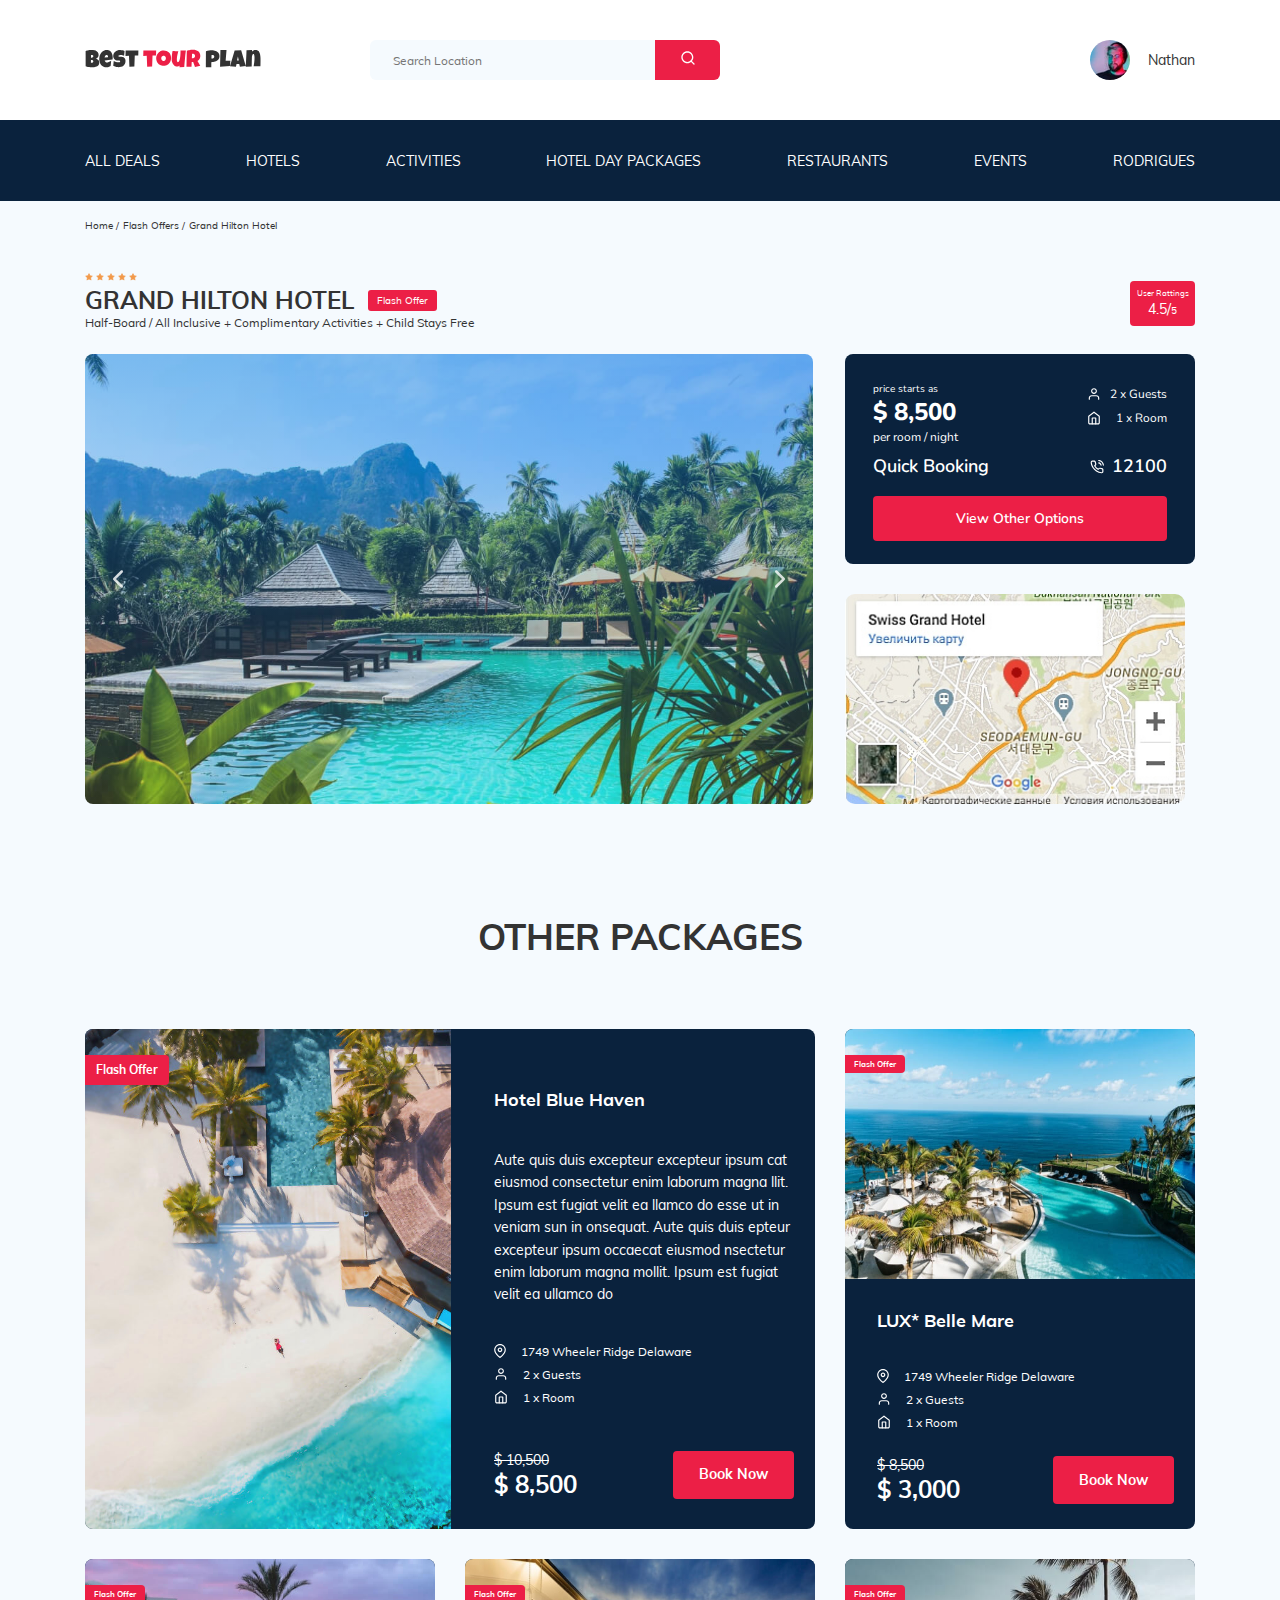
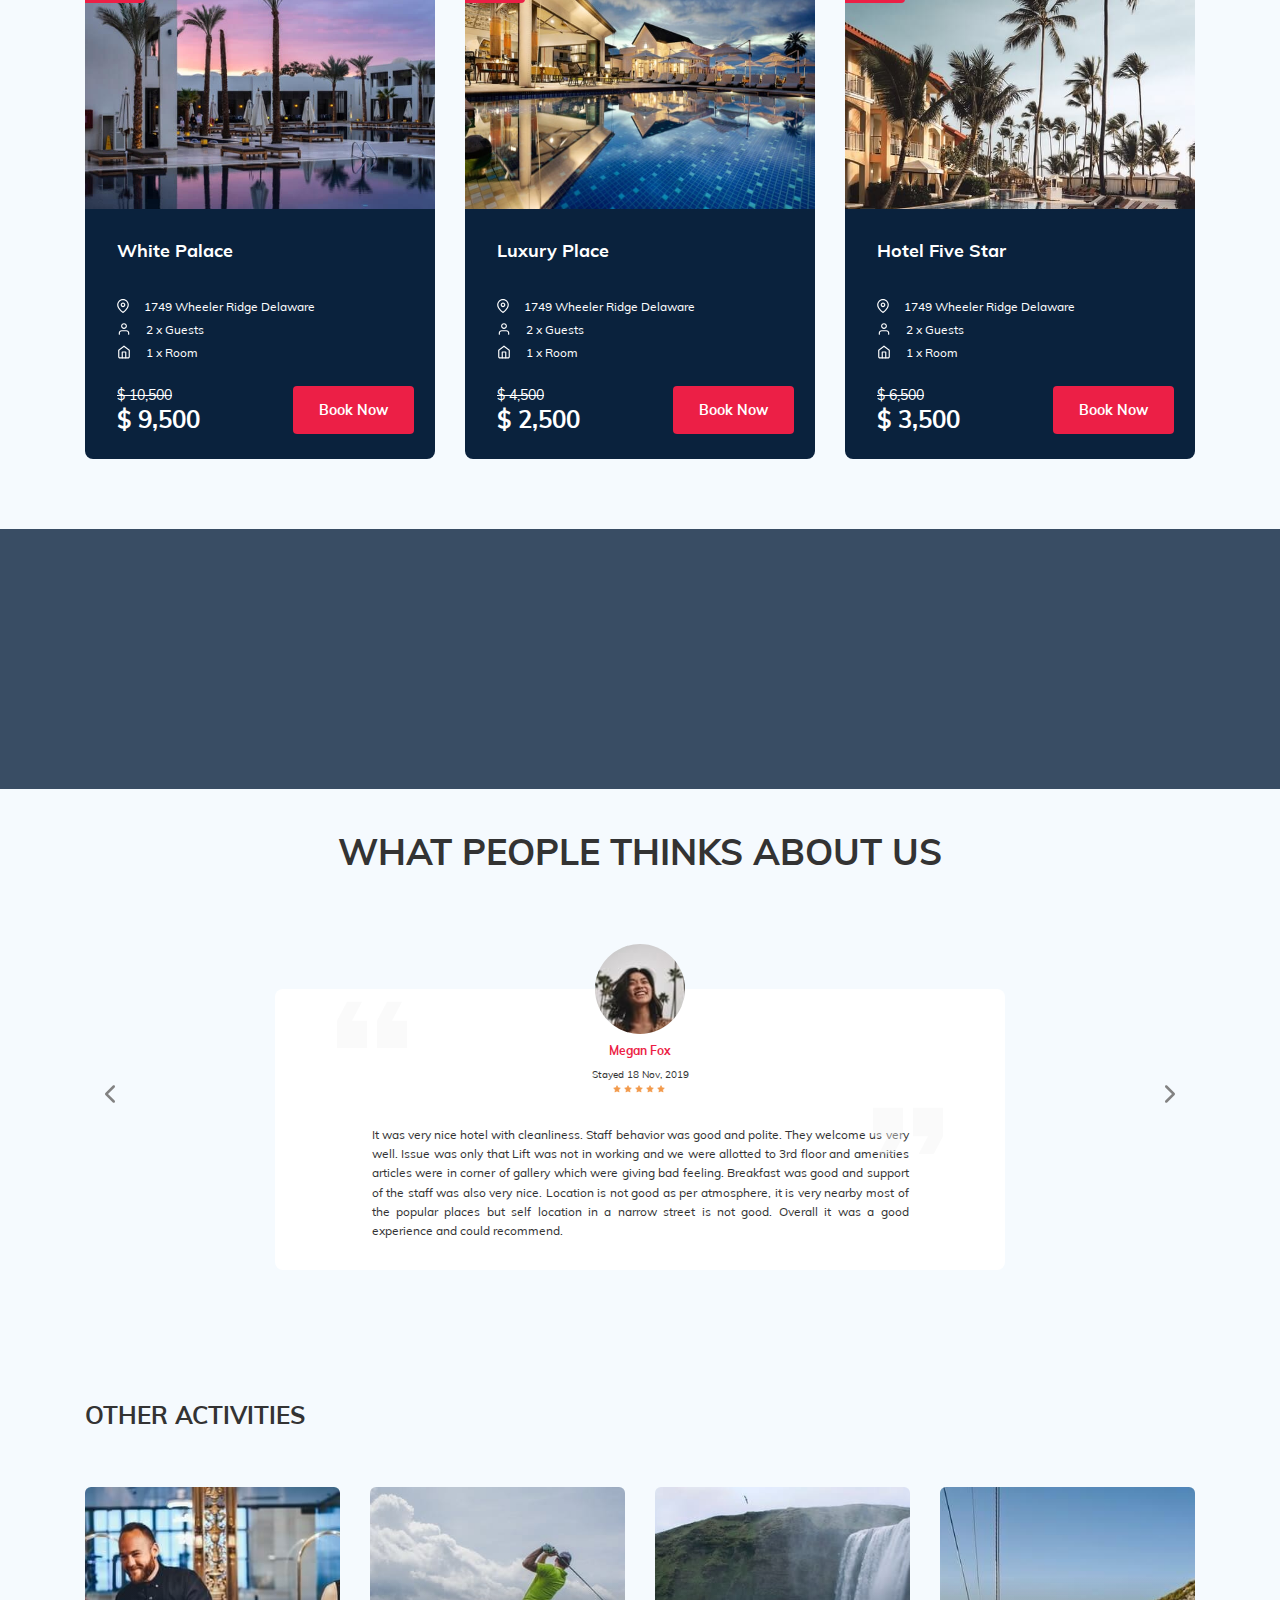
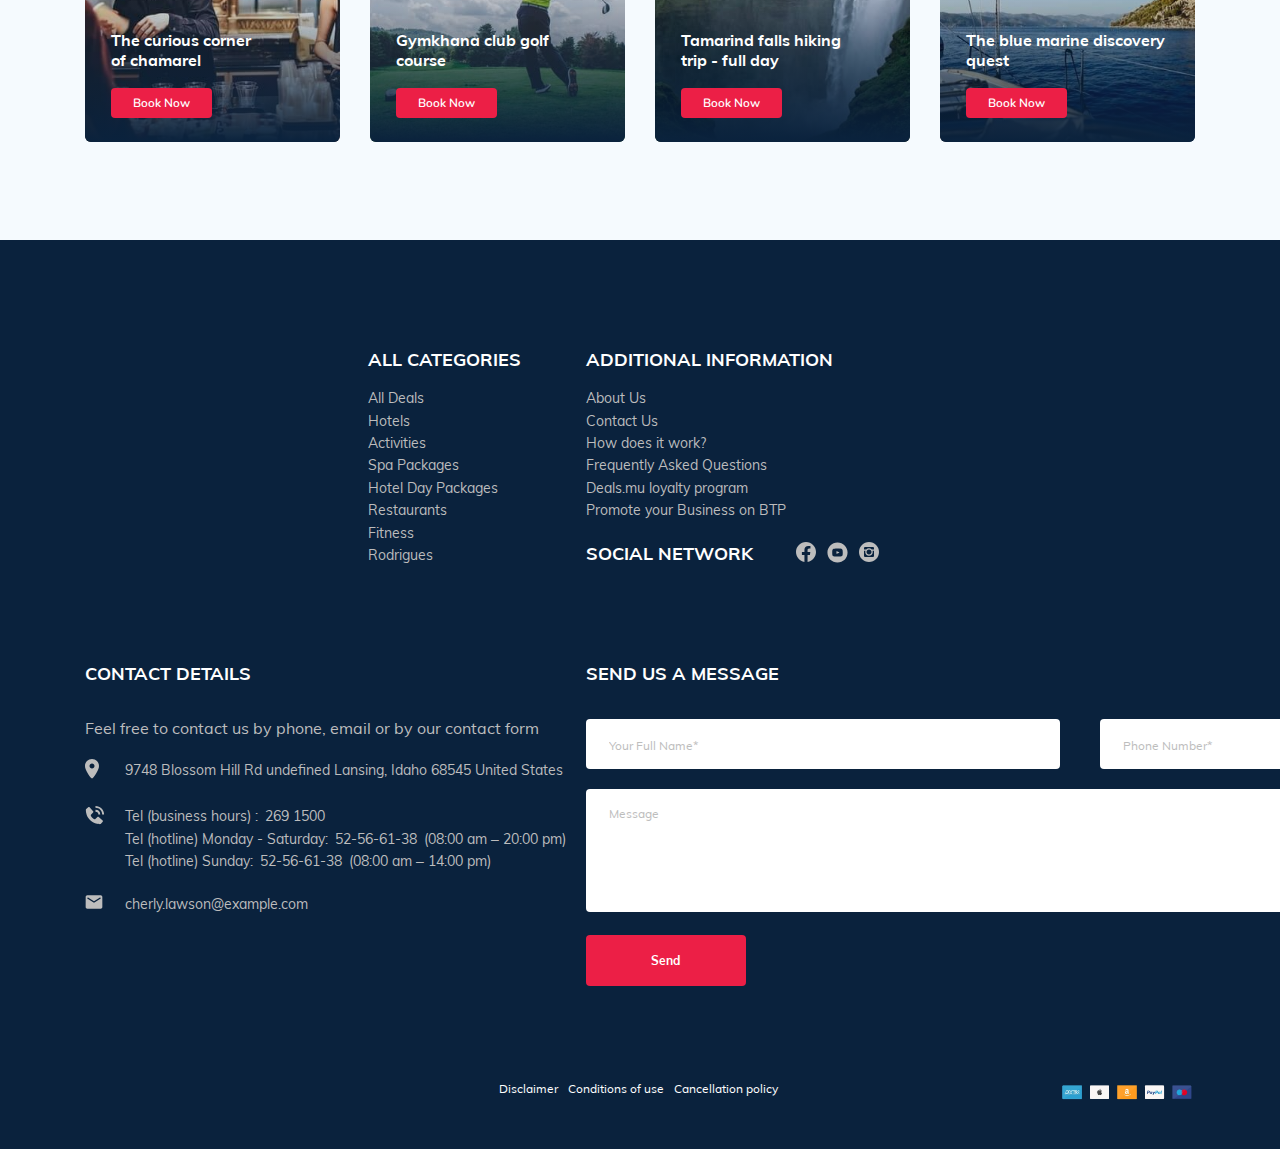
==== commit d4c8f32b: "fix: some bugs" ====
--- a/index.html
+++ b/index.html
@@ -6,7 +6,7 @@
 		<title>Best Tour Plan - Hotel Booking</title>
 		<link rel="shortcut icon" href="favicon.ico" type="image/x-icon" />
 		<link rel="icon" href="favicon.ico" type="image/x-icon" />
-		<link rel="preconnect" href="https://fonts.googleapis.com/css2?family=Nunito:wght@400;600;800&display=swap" />
+		<link href="https://fonts.googleapis.com/css2?family=Nunito:ital,wght@0,400;0,800;1,600&display=swap" rel="stylesheet" />
 		<link rel="stylesheet" href="css/swiper-bundle.min.css" />
 		<link rel="stylesheet" href="css/aos.css" />
 		<link rel="stylesheet" href="css/slyle.css" />
@@ -117,7 +117,7 @@
 						<!-- /.hotel-wrapper -->
 
 						<p class="hotel-description hotel-info__description">
-							Half-Board / All Inclusive + Complimentary Activities + Child Stays Free
+							Half-Board / All Inclusive&nbsp;+&nbsp;Complimentary Activities&nbsp;+&nbsp;Child Stays Free
 						</p>
 					</div>
 					<!-- /.hotel-info__text -->
@@ -125,9 +125,7 @@
 						<span class="rating__text">
 							User Rattings
 						</span>
-						<span class="rating__counter">
-							4.5/5
-						</span>
+						<span class="rating__counter"> 4.5/<span class="rating__counter_lit">5</span> </span>
 					</div>
 					<!-- /.hotel-info__rating -->
 				</div>
@@ -569,21 +567,21 @@
 			<div class="container">
 				<h2 class="activities__title">Other activities</h2>
 				<div class="activities-wrapper">
-					<div class="card activities__card" data-aos="fade-down" data-aos-duration="500">
+					<div class="card activities__card">
 						<img src="img/activity-1.jpg" alt="The curious corner of chamarel" class="image card__image" />
-						<h3 class="card__title">The curious corner of chamarel</h3>
-						<button class="card__button" data-toggle="modal" data-href="#thank-you-modal">Book Now</button>
+						<h3 class="card__title">The curious corner of&nbsp;chamarel</h3>
+						<button class="card__button" data-toggle="modal" data-href="#booking-modal">Book Now</button>
 					</div>
 					<!-- /.card -->
 
-					<div class="card activities__card" data-aos="fade-down" data-aos-duration="700">
+					<div class="card activities__card">
 						<img src="img/activity-2.jpg" alt="Gymkhana club golf course" class="image card__image" />
 						<h3 class="card__title">Gymkhana club golf course</h3>
 						<button class="card__button" data-toggle="modal" data-href="#booking-modal">Book Now</button>
 					</div>
 					<!-- /.card -->
 
-					<div class="card activities__card" data-aos="fade-down" data-aos-duration="900">
+					<div class="card activities__card">
 						<img src="img/activity-3.jpg" alt="Tamarind falls hiking trip - full day" class="image card__image" />
 						<h3 class="card__title">
 							Tamarind falls hiking trip&#160;-&#160;full day
@@ -592,7 +590,7 @@
 					</div>
 					<!-- /.card -->
 
-					<div class="card activities__card" data-aos="fade-down" data-aos-duration="1100">
+					<div class="card activities__card">
 						<img
 							src="img/activity-4.jpg"
 							alt="The blue marine discovery
@@ -612,7 +610,9 @@
 		<footer class="footer">
 			<div class="container">
 				<div class="footer-wrapper">
-					<img class="image footer__logo" src="img/vertical-logo.svg" alt="Logo: Best Tour Plan" data-aos="flip-left" />
+					<a href="index.html" class="logo footer__logo">
+						<img class="image footer__logo" src="img/vertical-logo.svg" alt="Logo: Best Tour Plan" data-aos="flip-left" />
+					</a>
 
 					<div class="footer__list footer__categories">
 						<h3 class="footer__title">All categories</h3>
@@ -675,13 +675,13 @@
 						<h3 class="footer__title footer__title_inline">Social network</h3>
 						<div class="footer__social-links">
 							<a href="https://ru-ru.facebook.com/" class="footer__link"
-								><img src="img/facebook.svg" alt="Icon: facebook" class="image"
+								><img src="img/facebook.svg" target="_blank" alt="Icon: facebook" class="image"
 							/></a>
 							<a href="https://www.youtube.com/" class="footer__link"
-								><img src="img/youtube.svg" alt="Icon: youtube" class="image"
+								><img src="img/youtube.svg" target="_blank" alt="Icon: youtube" class="image"
 							/></a>
 							<a href="https://www.instagram.com/" class="footer__link"
-								><img src="img/instagram.svg" alt="Icon: instagram" class="image"
+								><img src="img/instagram.svg" target="_blank" alt="Icon: instagram" class="image"
 							/></a>
 						</div>
 						<!-- /.footer__social-links -->
@@ -723,15 +723,22 @@
 								<div class="footer__icon-wrapper">
 									<img src="img/footer-phone-call.svg" alt="Icon: phone" class="image footer__icon" />
 								</div>
-								<span class="footer__contacts">
-									<a href="tel:2691500" class="footer__link">Tel (business hours) : 269 1500</a>
-									<a href="tel:52566138" class="footer__link"
-										>Tel (hotline) Monday - Saturday: 52-56-61-38 (08:00&nbsp;am – 20:00&nbsp;pm)</a
-									>
-									<a href="tel:52566138" class="footer__link"
-										>Tel (hotline) Sunday: 52-56-61-38 (08:00&nbsp;am – 14:00&nbsp;pm)</a
-									>
-								</span>
+								<div class="footer__contacts">
+									<span class="footer__contacts-wrapper">
+										Tel (business hours) :&ensp;<a href="tel:2691500" class="footer__link"> 269 1500</a>
+									</span>
+									<span class="footer__contacts-wrapper">
+										Tel (hotline) Monday - Saturday:&ensp;
+										<a href="tel:52566138" class="footer__link"> 52-56-61-38&ensp;</a>
+										(08:00&nbsp;am – 20:00&nbsp;pm)
+									</span>
+									<span class="footer__contacts-wrapper">
+										Tel (hotline) Sunday:&ensp;
+										<a href="tel:52566138" class="footer__link"> 52-56-61-38&ensp;</a>
+										(08:00&nbsp;am – 14:00&nbsp;pm)
+									</span>
+								</div>
+								<!-- .footer__contacts -->
 							</li>
 							<li class="footer__item footer__item_mb-20">
 								<div class="footer__icon-wrapper">
@@ -765,7 +772,11 @@
 				<div class="footer__info">
 					<div class="info info-wrapper">
 						<div class="info__text">
-							Disclaimer Conditions of use Cancellation policy
+							<span class="info__span"
+								><a class="info__link" href="#">Disclaimer</a>
+								<a class="info__link" href="#">Conditions of use</a>
+								<a class="info__link" href="#">Cancellation policy</a></span
+							>
 						</div>
 						<!-- /.info__text -->
 						<div class="info__cards">
@@ -808,25 +819,12 @@
 		</div>
 		<!-- /.modal -->
 
-		<div class="modal" id="thank-you-modal">
-			<div class="modal__overlay"></div>
-			<!-- /.modal__overlay -->
-			<div class="modal__dialog">
-				<a href="#" class="modal__close">
-					<img src="img/close.svg" alt="Icon: close" />
-				</a>
-				<h3 class="modal__title modal__title_mb-30">Спасибо</h3>
-			</div>
-			<!-- /.modal__dialog -->
-		</div>
-		<!-- /.modal -->
-
 		<script src="js/jquery-3.5.1.min.js"></script>
 		<script src="js/swiper-bundle.min.js"></script>
 		<script src="js/aos.js"></script>
 		<script src="js/parallax.min.js"></script>
 		<script src="js/jquery.validate.min.js"></script>
 		<script src="js/jquery.mask.min.js"></script>
-		<script src="js/main.js"></script>
+		<script src="js/main.min.js"></script>
 	</body>
 </html>
--- a/css/slyle.css
+++ b/css/slyle.css
@@ -1,2 +1,2 @@
-@font-face{font-family:'Muli';src:url("../fonts/Muliregular.woff2") format("woff2"),url("../fonts/Muliregular.woff") format("woff");font-weight:400;font-style:normal;font-display:swap}@font-face{font-family:'Muli';src:url("../fonts/Mulibold.woff2") format("woff2"),url("../fonts/Mulibold.woff") format("woff");font-weight:700;font-style:normal;font-display:swap}*{-webkit-box-sizing:border-box;box-sizing:border-box}body{font-family:'Muli', sans-serif;color:#333;background-color:#f5fafe}.container{max-width:1110px;margin:auto}.image{max-width:100%;-o-object-fit:cover;object-fit:cover}.star{margin-right:3px}.input{background:#FFFFFF;border-radius:4px;border:none;padding:0 23px;height:50px}.input::-webkit-input-placeholder{color:#BDBDBD;font-size:12px}.input:-ms-input-placeholder{color:#BDBDBD;font-size:12px}.input::-ms-input-placeholder{color:#BDBDBD;font-size:12px}.input::placeholder{color:#BDBDBD;font-size:12px}.textarea{min-height:123px;background:#FFFFFF;border-radius:4px;padding:18px 23px;border:none;resize:none}.textarea::-webkit-input-placeholder{color:#BDBDBD;font-size:12px}.textarea:-ms-input-placeholder{color:#BDBDBD;font-size:12px}.textarea::-ms-input-placeholder{color:#BDBDBD;font-size:12px}.textarea::placeholder{color:#BDBDBD;font-size:12px}.button{min-width:160px;min-height:50px;padding:18px;font-style:normal;font-weight:bold;font-size:12px;line-height:15px;color:#fff;background-color:#EC1F46;border:none;border-radius:4px;cursor:pointer;outline:none}.form{display:-webkit-box;display:-ms-flexbox;display:flex;-webkit-box-align:center;-ms-flex-align:center;align-items:center;-webkit-box-pack:justify;-ms-flex-pack:justify;justify-content:space-between;-ms-flex-wrap:wrap;flex-wrap:wrap}.form__error{color:#EC1F46}.form-info{font-style:normal;font-weight:bold;font-size:12px;line-height:15px;color:#E0E0E0}/*! normalize.css v8.0.1 | MIT License | github.com/necolas/normalize.css */html{line-height:1.15;-webkit-text-size-adjust:100%}body{margin:0}main{display:block}h1{font-size:2em;margin:0.67em 0}hr{-webkit-box-sizing:content-box;box-sizing:content-box;height:0;overflow:visible}pre{font-family:monospace, monospace;font-size:1em}a{background-color:transparent}abbr[title]{border-bottom:none;text-decoration:underline;-webkit-text-decoration:underline dotted;text-decoration:underline dotted}b,strong{font-weight:bolder}code,kbd,samp{font-family:monospace, monospace;font-size:1em}small{font-size:80%}sub,sup{font-size:75%;line-height:0;position:relative;vertical-align:baseline}sub{bottom:-0.25em}sup{top:-0.5em}img{border-style:none}button,input,optgroup,select,textarea{font-family:inherit;font-size:100%;line-height:1.15;margin:0}button,input{overflow:visible}button,select{text-transform:none}button,[type="button"],[type="reset"],[type="submit"]{-webkit-appearance:button}button::-moz-focus-inner,[type="button"]::-moz-focus-inner,[type="reset"]::-moz-focus-inner,[type="submit"]::-moz-focus-inner{border-style:none;padding:0}button:-moz-focusring,[type="button"]:-moz-focusring,[type="reset"]:-moz-focusring,[type="submit"]:-moz-focusring{outline:1px dotted ButtonText}fieldset{padding:0.35em 0.75em 0.625em}legend{-webkit-box-sizing:border-box;box-sizing:border-box;color:inherit;display:table;max-width:100%;padding:0;white-space:normal}progress{vertical-align:baseline}textarea{overflow:auto}[type="checkbox"],[type="radio"]{-webkit-box-sizing:border-box;box-sizing:border-box;padding:0}[type="number"]::-webkit-inner-spin-button,[type="number"]::-webkit-outer-spin-button{height:auto}[type="search"]{-webkit-appearance:textfield;outline-offset:-2px}[type="search"]::-webkit-search-decoration{-webkit-appearance:none}::-webkit-file-upload-button{-webkit-appearance:button;font:inherit}details{display:block}summary{display:list-item}template{display:none}[hidden]{display:none}.navbar{background-color:#ffffff}.navbar-top{display:-webkit-box;display:-ms-flexbox;display:flex;-webkit-box-align:center;-ms-flex-align:center;align-items:center;-webkit-box-pack:justify;-ms-flex-pack:justify;justify-content:space-between;padding:40px 0px}.navbar-top__menu-button{display:none}.navbar__search{margin-right:auto;margin-left:108px}.navbar-menu{background:#0A223D}.navbar-menu__navigation{margin:0;padding:31px 0px;list-style-type:none;display:-webkit-box;display:-ms-flexbox;display:flex;-webkit-box-align:center;-ms-flex-align:center;align-items:center;-webkit-box-pack:justify;-ms-flex-pack:justify;justify-content:space-between;color:#fff}.navbar-menu__link{color:#fff;text-decoration:none;text-transform:uppercase;font-size:14px;line-height:18px}.navbar-menu__item_mob_visible{display:none;width:80%}.logo{width:177px}.search{display:-webkit-box;display:-ms-flexbox;display:flex;min-width:350px;position:relative;overflow:hidden;border-radius:6px;height:40px}.search__input{width:100%;height:100%;padding-left:23px;padding-right:75px;background-color:#f5fafe;border:none;font-size:12px;line-height:15px;color:#333}.search__button{position:absolute;top:0;right:0;height:100%;width:65px;border:none;background-color:#EC1F46}.user{display:-webkit-box;display:-ms-flexbox;display:flex;-webkit-box-align:center;-ms-flex-align:center;align-items:center;text-decoration:none}.user__avatar{width:40px;height:40px;border-radius:50%}.user__name{margin-left:18px;font-size:14px;line-height:18px;color:#333}.menu-button{outline:none;border:none}.menu-button:focus{outline:none}.breadcrumb-list{list-style:none;display:-webkit-box;display:-ms-flexbox;display:flex;-webkit-box-align:center;-ms-flex-align:center;align-items:center;padding:18px 0px;margin:0}.breadcrumb-list__item{font-size:10px;line-height:13px}.breadcrumb-list__item:not(:last-child)::after{content:'/';margin-right:4px}.breadcrumb-list__link{text-decoration:none;color:inherit}.hotel{padding:23px 0 70px 0}.hotel-info{display:-webkit-box;display:-ms-flexbox;display:flex;-webkit-box-align:center;-ms-flex-align:center;align-items:center;-webkit-box-pack:justify;-ms-flex-pack:justify;justify-content:space-between;padding-bottom:20px}.hotel-info__offer{margin-left:14px;margin-top:4px}.hotel-info__name{margin-top:4px;margin-bottom:0}.hotel-info__description{margin:4px 0}.hotel-name{font-size:24px;line-height:30px}.hotel-wrapper{display:-webkit-box;display:-ms-flexbox;display:flex;-ms-flex-wrap:wrap;flex-wrap:wrap;-webkit-box-align:center;-ms-flex-align:center;align-items:center}.hotel-description{font-size:12px;line-height:15px}.hotel-grid{display:-webkit-box;display:-ms-flexbox;display:flex;-webkit-box-pack:justify;-ms-flex-pack:justify;justify-content:space-between}.hotel-grid__slider{width:728px;height:450px}.hotel-about{display:-webkit-box;display:-ms-flexbox;display:flex;-webkit-box-orient:vertical;-webkit-box-direction:normal;-ms-flex-direction:column;flex-direction:column;-webkit-box-pack:justify;-ms-flex-pack:justify;justify-content:space-between}.hotel-slider{width:100%;height:100%;position:relative;border-radius:8px}.hotel-slider__item{display:-webkit-box;display:-ms-flexbox;display:flex;-webkit-box-pack:center;-ms-flex-pack:center;justify-content:center;-webkit-box-align:center;-ms-flex-align:center;align-items:center}.hotel-slider__item::after{content:'';position:absolute;width:100%;height:100%;top:0;bottom:0;right:0;left:0;z-index:10;background:-webkit-gradient(linear, left top, left bottom, from(rgba(0,122,223,0.48)), to(rgba(255,255,255,0.128)));background:linear-gradient(180deg, rgba(0,122,223,0.48) 0%, rgba(255,255,255,0.128) 100%)}.hotel-slider__image{height:100%;width:100%}.hotel-slider__button{position:absolute;top:50%;-webkit-transform:translateY(-50%);transform:translateY(-50%);z-index:20;background:transparent;width:30px;height:30px;border:none;outline:none;cursor:pointer;background-repeat:no-repeat;background-position:center;background-size:10px}.hotel-slider__button_prev{left:18px;background-image:url("../img/arrow-prev.svg")}.hotel-slider__button_next{right:18px;background-image:url("../img/arrow-next.svg")}.stars{-ms-flex-preferred-size:100%;flex-basis:100%;display:-webkit-box;display:-ms-flexbox;display:flex}.offer{font-size:10px;line-height:13px;padding:4px 9px;background:#EC1F46;border-radius:3px;color:#fff}.rating{max-width:65px;min-height:45px;text-align:center;color:#fff;background:#EC1F46;border-radius:4px}.rating__text{font-size:8px;line-height:10px}.rating__counter{font-size:14px;line-height:18px}.booking{background:#0A223D;color:#fff;font-family:'Nunito', sans-serif;border-radius:8px;width:350px;height:210px;padding:28px}.booking__info{display:-webkit-box;display:-ms-flexbox;display:flex;-webkit-box-pack:justify;-ms-flex-pack:justify;justify-content:space-between;margin-bottom:9px}.booking__price{display:-webkit-box;display:-ms-flexbox;display:flex;-webkit-box-orient:vertical;-webkit-box-direction:normal;-ms-flex-direction:column;flex-direction:column}.booking__start{font-weight:normal;font-size:10px;line-height:14px}.booking__pricetag{font-weight:800;font-size:24px;line-height:33px}.booking__per-room{font-weight:normal;font-size:12px;line-height:16px}.booking__room{margin-top:4px}.booking__text{display:-webkit-box;display:-ms-flexbox;display:flex;-webkit-box-align:center;-ms-flex-align:center;align-items:center;-webkit-box-pack:justify;-ms-flex-pack:justify;justify-content:space-between;margin-bottom:8px;font-weight:normal;font-size:12px;line-height:16px}.booking__description{margin-left:9px}.booking__call-center{display:-webkit-box;display:-ms-flexbox;display:flex;-webkit-box-align:center;-ms-flex-align:center;align-items:center;-webkit-box-pack:justify;-ms-flex-pack:justify;justify-content:space-between;margin-bottom:17px}.booking__heading{font-weight:600;font-size:18px;line-height:25px}.booking__number{display:-webkit-box;display:-ms-flexbox;display:flex;-webkit-box-align:center;-ms-flex-align:center;align-items:center;-webkit-box-pack:justify;-ms-flex-pack:justify;justify-content:space-between;color:inherit;text-decoration:none;font-weight:600;font-size:18px;line-height:25px}.booking__phone{margin-left:8px}.booking__button{width:100%;min-height:45px;font-weight:600;font-size:14px;line-height:19px;background:#EC1F46;color:#fff;border-radius:4px;border:none;cursor:pointer}.map{width:347px;height:213px;background:gray;border-radius:10px;overflow:hidden}.map__frame{width:100%;height:213px;frameborder:0;border:0;allowfullscreen:"";aria-hidden:"false";overflow:hidden}.map__image{-o-object-fit:cover;object-fit:cover;width:100%}.packages{padding:40px 0 70px 0}.packages__title{display:block;max-width:100%;font-style:normal;font-weight:bold;font-size:36px;line-height:45px;text-align:center;text-transform:uppercase;margin:0px auto 70px}.packages-wrapper{display:-ms-grid;display:grid;-ms-grid-columns:(1fr)[3];grid-template-columns:repeat(3, 1fr);-ms-grid-rows:(1fr)[2];grid-template-rows:repeat(2, 1fr);grid-gap:30px}.packages__item{background-color:#0A223D;width:100%;height:500px}.packages__item_2x{max-width:730px;grid-column:span 2;display:-webkit-box;display:-ms-flexbox;display:flex}.item{border-radius:8px;overflow:hidden}.item__photo{position:relative;width:100%;height:250px;height:50%}.item__photo_2x{height:500px;max-width:366px;width:100%}.item__image{width:100%;height:100%;margin:0}.item__offer{position:absolute;left:0;top:26px;max-width:61px;min-height:18px;border-radius:0px 4px 4px 0px;background-color:#EC1F46;color:#fff;font-style:normal;font-weight:600;font-size:8px;line-height:10px;padding:4px 9px;text-align:center}.item__offer_2x{max-width:95px;min-height:30px;font-size:12px;line-height:15px;padding:7px 11px}.item__about{display:-webkit-box;display:-ms-flexbox;display:flex;-webkit-box-orient:vertical;-webkit-box-direction:normal;-ms-flex-direction:column;flex-direction:column;-webkit-box-pack:justify;-ms-flex-pack:justify;justify-content:space-between;height:50%;padding:30px 21px 25px 32px}.item__about_2x{height:500px;width:90%;max-width:364px;padding:46px 21px 30px 43px}.item__paragraph{font-style:normal;font-weight:normal;font-size:14px;line-height:160.6%;color:#fff}.item__name{margin:0 0 18px 0;font-style:normal;font-weight:bold;font-size:18px;line-height:23px;color:#fff}.item__name_2x{margin:5px 0 0 0}.item__description{color:#fff;font-weight:normal;font-size:12px;line-height:15px}.item__icon{margin-right:15px}.item__text{display:-webkit-box;display:-ms-flexbox;display:flex;-webkit-box-align:center;-ms-flex-align:center;align-items:center;-webkit-box-pack:start;-ms-flex-pack:start;justify-content:flex-start;margin-bottom:8px;font-weight:normal;font-size:12px;line-height:16px}.item-price-wrapper{display:-webkit-box;display:-ms-flexbox;display:flex;-webkit-box-pack:justify;-ms-flex-pack:justify;justify-content:space-between}.item__price{display:-webkit-box;display:-ms-flexbox;display:flex;color:#fff;-ms-flex-wrap:wrap;flex-wrap:wrap}.item__oldpricetag{color:inherit;width:100%;font-weight:normal;font-size:14px;line-height:18px;-webkit-text-decoration-line:line-through;text-decoration-line:line-through}.item__pricetag{color:inherit;width:100%;font-weight:bold;font-size:24px;line-height:30px}.item__button{min-width:120px;min-height:40px;padding:10px 26px;font-weight:600;font-size:14px;line-height:19px}.parallax-window{height:260px;background:transparent}.newsletter{display:-webkit-box;display:-ms-flexbox;display:flex;height:260px;-webkit-box-align:center;-ms-flex-align:center;align-items:center;-webkit-box-pack:center;-ms-flex-pack:center;justify-content:center;position:relative;padding:98px 0 87px 0;background-repeat:no-repeat;background-size:cover;background-position:center}.newsletter:before{position:absolute;content:'';top:0;bottom:0;right:0;left:0;width:100%;height:100%;background-color:rgba(10,34,61,0.8)}.newsletter-wrapper{position:relative;display:-webkit-box;display:-ms-flexbox;display:flex;-webkit-box-align:center;-ms-flex-align:center;align-items:center;-webkit-box-pack:justify;-ms-flex-pack:justify;justify-content:space-between;width:731px;margin:354 auto}.newsletter-title{color:#fff;font-style:normal;font-weight:300;font-size:24px;line-height:30px}.newsletter-title__strong{display:block;font-size:36px;line-height:45px;text-transform:uppercase}.newsletter .subscribe{position:relative;width:350px;height:55px}.newsletter .subscribe__input{position:absolute;width:100%;height:100%;border:none;padding-left:33px;padding-right:75px;font-style:normal;font-weight:300;font-size:14px;line-height:18px;border-radius:4px;overflow:hidden}.newsletter .subscribe__input::-webkit-input-placeholder{color:#BDBDBD}.newsletter .subscribe__input:-ms-input-placeholder{color:#BDBDBD}.newsletter .subscribe__input::-ms-input-placeholder{color:#BDBDBD}.newsletter .subscribe__input::placeholder{color:#BDBDBD}.newsletter .subscribe__button{position:absolute;min-width:65px;top:0;right:0;height:100%;border:none;background-color:#EC1F46;color:#fff;font-weight:bold;font-size:12px;line-height:15px;cursor:pointer;overflow:hidden;border-top-right-radius:4px;border-bottom-right-radius:4px}.form__error[for=newsletter_email]{position:absolute;top:57px;left:2px;font-size:12px;color:#EC1F46;font-weight:bold;-webkit-text-stroke:0.4px #f2002e}.reviews{padding:40px 0 70px 0}.reviews__title{display:block;max-width:100%;font-style:normal;font-weight:bold;font-size:36px;line-height:45px;text-align:center;text-transform:uppercase;margin:0px auto 70px}.reviews-slider__item{position:relative;display:-webkit-box;display:-ms-flexbox;display:flex;-webkit-box-orient:vertical;-webkit-box-direction:normal;-ms-flex-direction:column;flex-direction:column;-webkit-box-align:center;-ms-flex-align:center;align-items:center;width:730px;margin:45px auto 0;background-color:white;border-radius:8px;padding:0 62px 30px}.reviews-slider__item::before{position:absolute;top:12px;left:62px;content:'';width:70px;height:47px;background-image:url(../img/quote-left.svg);background-repeat:no-repeat}.reviews-slider__item::after{position:absolute;top:118px;right:62px;content:'';width:70px;height:47px;background-image:url(../img/quote-right.svg);background-repeat:no-repeat}.reviews-slider__button{position:absolute;top:50%;-webkit-transform:translateY(-50%);transform:translateY(-50%);width:30px;height:30px;background-repeat:no-repeat;background-size:10px;background-position:center;border:none;background-color:transparent;outline:none;z-index:99;cursor:pointer}.reviews-slider__button_prev{background-image:url(../img/gray-arrow-left.svg);left:0}.reviews-slider__button_next{background-image:url(../img/gray-arrow-right.svg);right:0}.reviews-slider__profile{display:-webkit-box;display:-ms-flexbox;display:flex;-webkit-box-orient:vertical;-webkit-box-direction:normal;-ms-flex-direction:column;flex-direction:column;-webkit-box-align:center;-ms-flex-align:center;align-items:center;margin:-45px 0 32px 0}.reviews-slider__avatar{width:90px;height:90px;border-radius:50%;margin-bottom:9px}.reviews-slider__username{font-style:normal;font-weight:bold;font-size:12px;line-height:15px;color:#EC1F46;margin-bottom:10px;margin-top:0}.reviews-slider__date{font-style:normal;font-weight:normal;font-size:10px;line-height:13px;margin-bottom:4px}.reviews-slider__rating{display:-webkit-box;display:-ms-flexbox;display:flex;-webkit-box-align:center;-ms-flex-align:center;align-items:center}.reviews-slider__text{max-width:537px;font-weight:normal;font-size:12px;line-height:160%;text-align:justify;color:#333333;margin:auto}.activities{padding:60px 0 98px 0}.activities__title{font-style:normal;font-weight:bold;font-size:24px;line-height:30px;text-transform:uppercase;margin-bottom:57px;margin-top:0}.activities-wrapper{display:-webkit-box;display:-ms-flexbox;display:flex;-webkit-box-pack:justify;-ms-flex-pack:justify;justify-content:space-between}.card{position:relative;display:-webkit-box;display:-ms-flexbox;display:flex;-webkit-box-orient:vertical;-webkit-box-direction:normal;-ms-flex-direction:column;flex-direction:column;-webkit-box-align:start;-ms-flex-align:start;align-items:flex-start;width:255px;height:255px;padding:24px 26px;border-radius:6px;overflow:hidden}.card::before{content:'';position:absolute;left:0;right:0;bottom:0;top:0;background:linear-gradient(179.83deg, rgba(196,196,196,0) 35.34%, #0A223D 99.85%);z-index:-1}.card__image{position:absolute;width:100%;height:100%;left:0;right:0;bottom:0;top:0;z-index:-2}.card__title{display:inline-block;max-width:200px;margin-top:auto;margin-bottom:18px;color:#fff;font-style:normal;font-weight:bold;font-size:16px;line-height:20px}.card__button{padding:7px 22px;font-family:Nunito;font-style:normal;font-weight:600;font-size:12px;line-height:16px;color:#fff;background-color:#EC1F46;border:none;border-radius:4px;cursor:pointer}.footer{background-color:#0A223D;color:#fff;padding-top:108px;padding-bottom:46px}.footer-wrapper{display:-ms-grid;display:grid;-ms-grid-columns:(minmax(max-content, 1fr))[4];grid-template-columns:repeat(4, minmax(-webkit-max-content, 1fr));grid-template-columns:repeat(4, minmax(max-content, 1fr));grid-gap:20px;grid-auto-rows:minmax(40px, -webkit-min-content);grid-auto-rows:minmax(40px, min-content);-webkit-box-align:start;-ms-flex-align:start;align-items:start}.footer__title{margin:0 0 16px 0;font-style:normal;font-weight:bold;font-size:18px;line-height:23px;text-transform:uppercase}.footer__title_inline{margin:0 43px 0 0}.footer__title_mb-30{margin-bottom:34px}.footer__legal{-ms-grid-column-align:end;justify-self:end}.footer__logo{width:166px;-ms-flex-item-align:center;-ms-grid-row-align:center;align-self:center;-ms-grid-row:1;-ms-grid-row-span:2;grid-row:1/3}.footer__categories{-ms-grid-row:1;-ms-grid-row-span:3;grid-row:1/4}.footer__social-links{display:-webkit-box;display:-ms-flexbox;display:flex;-webkit-box-align:center;-ms-flex-align:center;align-items:center;-webkit-box-pack:justify;-ms-flex-pack:justify;justify-content:space-between;min-width:83px}.footer__social-network{display:-webkit-box;display:-ms-flexbox;display:flex;-webkit-box-align:start;-ms-flex-align:start;align-items:start;-ms-grid-row:2;-ms-grid-row-span:2;grid-row:2/4;grid-column:span 2}.footer__contact-details{grid-column:span 2}.footer__contact-form{grid-column:span 2}.footer__ul{padding:0;margin:0;list-style:none}.footer__item{display:-webkit-box;display:-ms-flexbox;display:flex;-webkit-box-align:start;-ms-flex-align:start;align-items:flex-start;font-style:normal;font-weight:normal;font-size:14px;line-height:160%;color:#BDBDBD}.footer__item_mb-20{margin-bottom:20px}.footer__icon{margin-right:20px}.footer__icon-wrapper{min-width:40px}.footer__contacts{display:-webkit-box;display:-ms-flexbox;display:flex;-webkit-box-orient:vertical;-webkit-box-direction:normal;-ms-flex-direction:column;flex-direction:column}.footer__text{color:#BDBDBD;margin-bottom:22px}.footer__link{text-decoration:none;color:inherit}.footer__input{width:100%}.footer__input-group{padding-bottom:20px;-ms-flex-preferred-size:48%;flex-basis:48%;position:relative}.footer__input::-webkit-input-placeholder{color:#BDBDBD;font-size:12px}.footer__input:-ms-input-placeholder{color:#BDBDBD;font-size:12px}.footer__input::-ms-input-placeholder{color:#BDBDBD;font-size:12px}.footer__input::placeholder{color:#BDBDBD;font-size:12px}.footer__textarea{-ms-flex-preferred-size:100%;flex-basis:100%;margin-bottom:23px}.footer__textarea::-webkit-input-placeholder{color:#BDBDBD;font-size:12px}.footer__textarea:-ms-input-placeholder{color:#BDBDBD;font-size:12px}.footer__textarea::-ms-input-placeholder{color:#BDBDBD;font-size:12px}.footer__textarea::placeholder{color:#BDBDBD;font-size:12px}.footer__info{display:-webkit-box;display:-ms-flexbox;display:flex;-webkit-box-pack:end;-ms-flex-pack:end;justify-content:flex-end;margin-top:95px}.form__error[for=footer_name],.form__error[for=footer_phone]{padding-top:4px;position:absolute;bottom:4px;left:2px;font-size:12px;font-weight:bold}.info-wrapper{display:-webkit-box;display:-ms-flexbox;display:flex;-webkit-box-pack:justify;-ms-flex-pack:justify;justify-content:space-between;width:696px}.info__text{font-style:normal;font-weight:normal;font-size:12px;line-height:15px;color:#fff}.info__cards{width:136px;height:22px}.modal__overlay{position:fixed;top:0;bottom:0;left:0;right:0;background-color:#008fdf63;z-index:100;visibility:hidden;opacity:0;-webkit-transition:opacity 0.5s;transition:opacity 0.5s}.modal__overlay_visible{visibility:visible;opacity:1}.modal__dialog{position:fixed;max-width:478px;max-height:100%;left:50%;top:50%;-webkit-transform:translate(-50%, -50%);transform:translate(-50%, -50%);padding:33px 88px;background-color:#0A223D;color:#fff;border-radius:8px;z-index:101;visibility:hidden;opacity:0;-webkit-transition:opacity 0.5s;transition:opacity 0.5s}.modal__dialog_visible{visibility:visible;opacity:1}.modal__close{position:absolute;right:18px;top:17px;text-decoration:none;cursor:pointer;overflow:hidden}.modal__title{margin:0 0 15px 0;font-style:normal;font-weight:bold;font-size:18px;line-height:23px;text-transform:uppercase;text-align:center}.modal__input{width:100%;margin-bottom:20px}.modal__input-group{position:relative;width:100%}.modal__textarea{width:100%}.modal__button{margin-top:15px}.form__error[for=name],.form__error[for=phone],.form__error[for=email]{padding-top:4px;position:absolute;bottom:4px;left:2px;font-size:12px;font-weight:bold;-webkit-text-stroke:0.5px red}@media (max-width: 1200px){.container{max-width:960px}.hotel-grid__slider{width:590px}.item__button{padding:10px 16px}.card{width:230px;height:230px}.footer__input-group{-ms-flex-preferred-size:100%;flex-basis:100%}}@media (max-width: 992px){.container{max-width:700px}.logo{width:132px}.navbar__search{margin-left:auto}.navbar-top{padding:30px 0px}.navbar-menu__navigation{padding:22px 0px}.navbar-menu__link{font-size:12px;line-height:15px}.search__input{min-width:340px}.hotel-grid{-webkit-box-orient:vertical;-webkit-box-direction:normal;-ms-flex-direction:column;flex-direction:column}.hotel-grid__slider{margin-bottom:30px;width:100%;height:450px}.hotel-about{-webkit-box-orient:horizontal;-webkit-box-direction:normal;-ms-flex-direction:row;flex-direction:row}.booking{width:48.5%}.map{width:48.5%}.packages-wrapper{-ms-grid-columns:(1fr)[2];grid-template-columns:repeat(2, 1fr);-ms-grid-rows:(1fr)[3];grid-template-rows:repeat(3, 1fr)}.packages__title{font-size:30px;margin-bottom:54px}.newsletter{padding:92px 0 93px 0}.newsletter-wrapper{max-width:700px;margin:34 auto}.reviews{padding-bottom:60px}.reviews__title{margin-bottom:50px;font-size:30px;line-height:38px}.reviews-slider__item{max-width:580px}.activities{padding-top:60px;padding-bottom:70px}.activities__title{max-width:700px;margin-top:0px;margin-bottom:57px}.activities-wrapper{max-width:700px;-ms-flex-wrap:wrap;flex-wrap:wrap;margin:0 auto}.activities__card{margin-bottom:20px}.card{width:339px;height:255px}.footer-wrapper{-ms-grid-columns:1fr 0.5fr 1.5fr 1fr 1fr 1fr;grid-template-columns:1fr 0.5fr 1.5fr 1fr 1fr 1fr;grid-row-gap:38px}.footer__input-group{-ms-flex-preferred-size:48%;flex-basis:48%}.footer__logo{width:104px;height:120px;-ms-grid-row:1;-ms-grid-row-span:1;grid-row:1/2;grid-column:span 2}.footer__social-network{-ms-grid-column-align:center;justify-self:center;-ms-grid-row:1;-ms-grid-row-span:1;grid-row:1/2;grid-column:span 3;-ms-flex-item-align:center;-ms-grid-row-align:center;align-self:center}.footer__categories{-ms-grid-row:2;-ms-grid-row-span:1;grid-row:2/3;grid-column:span 2}.footer__additional{-ms-grid-column-align:center;justify-self:center;grid-column:span 2}.footer__legal{-ms-grid-column-align:center;justify-self:center;grid-column:span 2}.footer__contact-details{grid-column:span 5;-ms-grid-row:3;grid-row:3}.footer__contact-form{grid-column:span 5;-ms-grid-row:4;grid-row:4}.footer__info{margin-top:63px}.modal__dialog{padding:33px 48px}}@media (max-width: 768px){body{padding-top:78px}.container{max-width:690px;width:92%}.navbar_mob-fixed{position:fixed;left:0;right:0;top:0;z-index:99}.navbar__search_mob_hidden,.navbar__user_mob_hidden{display:none}.navbar__search_mob_visible,.navbar__user_mob_visible{display:-webkit-box;display:-ms-flexbox;display:flex}.navbar__user{-webkit-box-orient:vertical;-webkit-box-direction:normal;-ms-flex-direction:column;flex-direction:column;-webkit-box-pack:center;-ms-flex-pack:center;justify-content:center}.navbar-menu{display:none;position:fixed;left:0;right:0;top:78px;bottom:0;padding-top:30px}.navbar-menu__navigation{-webkit-box-orient:vertical;-webkit-box-direction:normal;-ms-flex-direction:column;flex-direction:column}.navbar-menu__item{margin-bottom:20px}.navbar-menu__item_mob_visible{display:block;margin-bottom:39px}.navbar-menu_visible{display:block}.navbar-top__menu-button{display:-webkit-box;display:-ms-flexbox;display:flex;padding:0;margin:0;width:16px;height:11px;border:none;background:none;cursor:pointer;outline:none}.navbar-top__menu-button:focus{outline:none}.navbar-top__menu__image{width:16px;height:11px}.user__name_light{color:#fff;margin-left:0px;margin-top:10px;margin-bottom:7px}.search__input{min-width:auto}.stars{-ms-flex-preferred-size:inherit;flex-basis:inherit}.hotel-name{-ms-flex-preferred-size:100%;flex-basis:100%}.hotel-wrapper{-webkit-box-pack:justify;-ms-flex-pack:justify;justify-content:space-between}.hotel-info__text{width:100%}.hotel-info__name{margin-top:10px}.hotel-info__rating{display:none}.hotel-info__offer{-webkit-box-ordinal-group:0;-ms-flex-order:-1;order:-1;margin-left:0}.hotel-grid__slider{height:350px}.packages__title{font-size:18px;margin-bottom:42px}.packages-wrapper{-ms-grid-columns:100%;grid-template-columns:100%;-ms-grid-rows:(1fr)[5];grid-template-rows:repeat(5, 1fr);justify-items:center}.packages__item{width:83%}.packages__item_2x{-ms-grid-column:1;grid-column:1;-ms-flex-wrap:wrap;flex-wrap:wrap}.item__photo_2x{height:50%;max-width:100%}.item__paragraph{display:none}.item__about{padding:30px 20px 25px 20px}.item__about_2x{max-width:100%;width:100%;height:50%;padding:30px 21px 25px 32px}.item__name_2x{margin:0 0 18px 0}.item__stars{display:none}.item__offer_2x{max-width:61px;min-height:18px;font-size:8px;line-height:10px;padding:4px 9px}.newsletter{padding:76px 0 83px 0}.newsletter__title{margin-bottom:37px}.newsletter-wrapper{-webkit-box-orient:vertical;-webkit-box-direction:normal;-ms-flex-direction:column;flex-direction:column;-webkit-box-align:start;-ms-flex-align:start;align-items:flex-start;margin:20px auto;max-width:570px;width:92%}.newsletter-title{font-size:20px;line-height:25px}.newsletter-title__strong{font-size:30px;line-height:38px}.reviews{padding-bottom:50px}.reviews__title{width:100%;margin-bottom:42px;font-size:18px;line-height:23px}.reviews-slider__item{padding:0 30px 30px;width:100%}.reviews-slider__item:before,.reviews-slider__item:after{display:none}.reviews-slider__button{top:30px;-webkit-transform:translate(-50%, 0);transform:translate(-50%, 0)}.reviews-slider__button_prev{left:50%;margin-left:-65px;-webkit-transform:translate(-50%, 0);transform:translate(-50%, 0)}.reviews-slider__button_next{right:50%;margin-right:-65px;-webkit-transform:translate(50%, 0);transform:translate(50%, 0)}.activities{padding-top:40px;padding-bottom:60px}.card{width:48%;height:255px}.footer__input-group{-ms-flex-preferred-size:100%;flex-basis:100%}.modal__dialog{padding:33px 28px}}@media (max-width: 700px){.footer{padding-top:69px;padding-bottom:21px}.footer-wrapper{-ms-grid-columns:1fr;grid-template-columns:1fr;grid-gap:20px}.footer__title{margin-top:10px;font-size:18px}.footer__title_inline{-ms-flex-preferred-size:100%;flex-basis:100%;margin-bottom:20px;margin-top:10px}.footer__title_mb-30{margin-bottom:15px}.footer__form-info{-ms-flex-preferred-size:100%;flex-basis:100%;margin-bottom:15px}.footer__logo{width:104px;height:120px;-ms-grid-row:1;grid-row:1;-ms-grid-column:1;grid-column:1}.footer__social-network{-ms-grid-column-align:start;justify-self:start;-ms-flex-wrap:wrap;flex-wrap:wrap;-ms-grid-row:2;grid-row:2;-ms-grid-column:1;grid-column:1;-ms-flex-item-align:center;-ms-grid-row-align:center;align-self:center}.footer__additional{-ms-grid-column-align:start;justify-self:start;-ms-grid-row:3;grid-row:3;-ms-grid-column:1;grid-column:1}.footer__categories{-ms-grid-row:4;grid-row:4;-ms-grid-column:1;grid-column:1}.footer__legal{-ms-grid-column-align:start;justify-self:start;-ms-grid-row:5;grid-row:5;-ms-grid-column:1;grid-column:1}.footer__contact-details{margin-top:10px;-ms-grid-row:6;grid-row:6;-ms-grid-column:1;grid-column:1}.footer__contact-form{-ms-grid-row:7;grid-row:7;-ms-grid-column:1;grid-column:1}.footer__button{-webkit-box-ordinal-group:2;-ms-flex-order:1;order:1}.footer__info{margin-top:30px}.footer .info-wrapper{-webkit-box-orient:vertical;-webkit-box-direction:normal;-ms-flex-direction:column;flex-direction:column}.footer .info__text{margin-bottom:10px}.modal__button{-webkit-box-ordinal-group:2;-ms-flex-order:1;order:1}.modal__form-info{-ms-flex-preferred-size:100%;flex-basis:100%;margin-bottom:15px}}@media (max-width: 576px){.logo{width:99px}.hotel-about{-webkit-box-orient:vertical;-webkit-box-direction:normal;-ms-flex-direction:column;flex-direction:column}.hotel-grid__slider{height:250px;margin-bottom:20px}.booking{width:100%}.map{width:100%;margin-top:20px}.packages__item{width:100%}.item__price{margin-bottom:5px}.item-price-wrapper{-webkit-box-orient:vertical;-webkit-box-direction:normal;-ms-flex-direction:column;flex-direction:column}.newsletter{height:319px}.newsletter-title__strong{font-size:30px;line-height:38px}.subscribe{max-width:100%;border:blue 5px}.reviews__title{max-width:250px}.activities__title{font-size:18px;line-height:23px;margin-top:0px;margin-bottom:40px}.card{width:100%}.modal__dialog{width:90%}.modal__title{font-size:16px}.modal__button{width:100%}}@media (max-width: 400px){.hotel-grid__slider{height:210px}.booking{width:100%;height:210px}.map{width:100%;height:210px}}@media (max-height: 583px){.navbar-menu_visible{overflow-y:scroll}}@media (max-height: 422px){.modal__dialog{overflow-y:scroll}}
+@font-face{font-family:'Muli';src:url("../fonts/Muliregular.woff2") format("woff2"),url("../fonts/Muliregular.woff") format("woff");font-weight:400;font-style:normal;font-display:swap}@font-face{font-family:'Muli';src:url("../fonts/Mulibold.woff2") format("woff2"),url("../fonts/Mulibold.woff") format("woff");font-weight:700;font-style:normal;font-display:swap}*{-webkit-box-sizing:border-box;box-sizing:border-box}body{font-family:'Muli', sans-serif;color:#333;background-color:#f5fafe}.container{max-width:1110px;margin:auto}.image{max-width:100%;-o-object-fit:cover;object-fit:cover}.star{margin-right:3px}.input{background:#FFFFFF;border-radius:4px;border:none;padding:0 23px;height:50px}.input::-webkit-input-placeholder{color:#BDBDBD;font-size:12px}.input:-ms-input-placeholder{color:#BDBDBD;font-size:12px}.input::-ms-input-placeholder{color:#BDBDBD;font-size:12px}.input::placeholder{color:#BDBDBD;font-size:12px}.textarea{min-height:123px;background:#FFFFFF;border-radius:4px;padding:18px 23px;border:none;resize:none}.textarea::-webkit-input-placeholder{color:#BDBDBD;font-size:12px}.textarea:-ms-input-placeholder{color:#BDBDBD;font-size:12px}.textarea::-ms-input-placeholder{color:#BDBDBD;font-size:12px}.textarea::placeholder{color:#BDBDBD;font-size:12px}.button{min-width:160px;min-height:50px;padding:18px;font-style:normal;font-weight:bold;font-size:12px;line-height:15px;color:#fff;background-color:#EC1F46;border:none;border-radius:4px;cursor:pointer;outline:none}.form{display:-webkit-box;display:-ms-flexbox;display:flex;-webkit-box-align:center;-ms-flex-align:center;align-items:center;-webkit-box-pack:justify;-ms-flex-pack:justify;justify-content:space-between;-ms-flex-wrap:wrap;flex-wrap:wrap}.form__error{color:#EC1F46}.form-info{font-style:normal;font-weight:bold;font-size:12px;line-height:15px;color:#E0E0E0}a:hover{text-shadow:0 0 1px #ffffff}/*! normalize.css v8.0.1 | MIT License | github.com/necolas/normalize.css */html{line-height:1.15;-webkit-text-size-adjust:100%}body{margin:0}main{display:block}h1{font-size:2em;margin:0.67em 0}hr{-webkit-box-sizing:content-box;box-sizing:content-box;height:0;overflow:visible}pre{font-family:monospace, monospace;font-size:1em}a{background-color:transparent}abbr[title]{border-bottom:none;text-decoration:underline;-webkit-text-decoration:underline dotted;text-decoration:underline dotted}b,strong{font-weight:bolder}code,kbd,samp{font-family:monospace, monospace;font-size:1em}small{font-size:80%}sub,sup{font-size:75%;line-height:0;position:relative;vertical-align:baseline}sub{bottom:-0.25em}sup{top:-0.5em}img{border-style:none}button,input,optgroup,select,textarea{font-family:inherit;font-size:100%;line-height:1.15;margin:0}button,input{overflow:visible}button,select{text-transform:none}button,[type="button"],[type="reset"],[type="submit"]{-webkit-appearance:button}button::-moz-focus-inner,[type="button"]::-moz-focus-inner,[type="reset"]::-moz-focus-inner,[type="submit"]::-moz-focus-inner{border-style:none;padding:0}button:-moz-focusring,[type="button"]:-moz-focusring,[type="reset"]:-moz-focusring,[type="submit"]:-moz-focusring{outline:1px dotted ButtonText}fieldset{padding:0.35em 0.75em 0.625em}legend{-webkit-box-sizing:border-box;box-sizing:border-box;color:inherit;display:table;max-width:100%;padding:0;white-space:normal}progress{vertical-align:baseline}textarea{overflow:auto}[type="checkbox"],[type="radio"]{-webkit-box-sizing:border-box;box-sizing:border-box;padding:0}[type="number"]::-webkit-inner-spin-button,[type="number"]::-webkit-outer-spin-button{height:auto}[type="search"]{-webkit-appearance:textfield;outline-offset:-2px}[type="search"]::-webkit-search-decoration{-webkit-appearance:none}::-webkit-file-upload-button{-webkit-appearance:button;font:inherit}details{display:block}summary{display:list-item}template{display:none}[hidden]{display:none}.navbar{background-color:#ffffff}.navbar-top{display:-webkit-box;display:-ms-flexbox;display:flex;-webkit-box-align:center;-ms-flex-align:center;align-items:center;-webkit-box-pack:justify;-ms-flex-pack:justify;justify-content:space-between;padding:40px 0px}.navbar-top__menu-button{display:none}.navbar__search{margin-right:auto;margin-left:108px}.navbar-menu{background:#0A223D}.navbar-menu__navigation{margin:0;padding:31px 0px;list-style-type:none;display:-webkit-box;display:-ms-flexbox;display:flex;-webkit-box-align:center;-ms-flex-align:center;align-items:center;-webkit-box-pack:justify;-ms-flex-pack:justify;justify-content:space-between;color:#fff}.navbar-menu__link{color:#fff;text-decoration:none;text-transform:uppercase;font-size:14px;line-height:18px}.navbar-menu__item_mob_visible{display:none;width:80%}.logo{width:177px}.search{display:-webkit-box;display:-ms-flexbox;display:flex;min-width:350px;position:relative;overflow:hidden;border-radius:6px;height:40px}.search__input{width:100%;height:100%;padding-left:23px;padding-right:75px;background-color:#f5fafe;border:none;font-size:12px;line-height:15px;color:#333}.search__button{position:absolute;top:0;right:0;height:100%;width:65px;border:none;background-color:#EC1F46;cursor:pointer;outline:none}.user{display:-webkit-box;display:-ms-flexbox;display:flex;-webkit-box-align:center;-ms-flex-align:center;align-items:center;text-decoration:none}.user__avatar{width:40px;height:40px;border-radius:50%}.user__name{margin-left:18px;font-size:14px;line-height:18px;color:#333}.menu-button{outline:none;border:none}.menu-button:focus{outline:none}.breadcrumb-list{list-style:none;display:-webkit-box;display:-ms-flexbox;display:flex;-webkit-box-align:center;-ms-flex-align:center;align-items:center;padding:18px 0px;margin:0}.breadcrumb-list__item{font-size:10px;line-height:13px}.breadcrumb-list__item:not(:last-child)::after{content:'/';margin-right:4px}.breadcrumb-list__link{text-decoration:none;color:inherit}.hotel{padding:23px 0 70px 0}.hotel-info{display:-webkit-box;display:-ms-flexbox;display:flex;-webkit-box-align:center;-ms-flex-align:center;align-items:center;-webkit-box-pack:justify;-ms-flex-pack:justify;justify-content:space-between;padding-bottom:20px}.hotel-info__offer{margin-left:14px;margin-top:4px}.hotel-info__name{margin-top:4px;margin-bottom:0}.hotel-info__description{margin-bottom:4px;margin-top:0px}.hotel-name{font-size:24px;line-height:30px}.hotel-wrapper{display:-webkit-box;display:-ms-flexbox;display:flex;-ms-flex-wrap:wrap;flex-wrap:wrap;-webkit-box-align:center;-ms-flex-align:center;align-items:center}.hotel-description{font-size:12px;line-height:15px}.hotel-grid{display:-webkit-box;display:-ms-flexbox;display:flex;-webkit-box-pack:justify;-ms-flex-pack:justify;justify-content:space-between}.hotel-grid__slider{width:728px;height:450px}.hotel-about{display:-webkit-box;display:-ms-flexbox;display:flex;-webkit-box-orient:vertical;-webkit-box-direction:normal;-ms-flex-direction:column;flex-direction:column;-webkit-box-pack:justify;-ms-flex-pack:justify;justify-content:space-between}.hotel-slider{width:100%;height:100%;position:relative;border-radius:8px}.hotel-slider__item{display:-webkit-box;display:-ms-flexbox;display:flex;-webkit-box-pack:center;-ms-flex-pack:center;justify-content:center;-webkit-box-align:center;-ms-flex-align:center;align-items:center}.hotel-slider__item::after{content:'';position:absolute;width:100%;height:100%;top:0;bottom:0;right:0;left:0;z-index:10;background:-webkit-gradient(linear, left top, left bottom, from(rgba(0,122,223,0.48)), to(rgba(255,255,255,0.128)));background:linear-gradient(180deg, rgba(0,122,223,0.48) 0%, rgba(255,255,255,0.128) 100%)}.hotel-slider__image{height:100%;width:100%}.hotel-slider__button{position:absolute;top:50%;-webkit-transform:translateY(-50%);transform:translateY(-50%);z-index:20;background:transparent;width:30px;height:30px;border:none;outline:none;cursor:pointer;background-repeat:no-repeat;background-position:center;background-size:10px}.hotel-slider__button_prev{left:18px;background-image:url("../img/arrow-prev.svg")}.hotel-slider__button_next{right:18px;background-image:url("../img/arrow-next.svg")}.stars{-ms-flex-preferred-size:100%;flex-basis:100%;display:-webkit-box;display:-ms-flexbox;display:flex}.offer{font-size:10px;line-height:13px;padding:4px 9px;background:#EC1F46;border-radius:3px;color:#fff}.rating{max-width:65px;min-height:45px;text-align:center;color:#fff;background:#EC1F46;border-radius:4px}.rating__text{font-size:8px;line-height:10px}.rating__counter{font-size:14px;line-height:18px}.rating__counter_lit{font-size:10px;line-height:13px}.booking{background:#0A223D;color:#fff;font-family:'Nunito', sans-serif;border-radius:8px;width:350px;height:210px;padding:28px}.booking__info{display:-webkit-box;display:-ms-flexbox;display:flex;-webkit-box-pack:justify;-ms-flex-pack:justify;justify-content:space-between;margin-bottom:9px}.booking__price{display:-webkit-box;display:-ms-flexbox;display:flex;-webkit-box-orient:vertical;-webkit-box-direction:normal;-ms-flex-direction:column;flex-direction:column}.booking__start{font-weight:normal;font-size:10px;line-height:14px}.booking__pricetag{font-weight:800;font-size:24px;line-height:33px}.booking__per-room{font-weight:normal;font-size:12px;line-height:16px}.booking__room{margin-top:4px}.booking__text{display:-webkit-box;display:-ms-flexbox;display:flex;-webkit-box-align:center;-ms-flex-align:center;align-items:center;-webkit-box-pack:justify;-ms-flex-pack:justify;justify-content:space-between;margin-bottom:8px;font-weight:normal;font-size:12px;line-height:16px}.booking__description{margin-left:9px}.booking__call-center{display:-webkit-box;display:-ms-flexbox;display:flex;-webkit-box-align:center;-ms-flex-align:center;align-items:center;-webkit-box-pack:justify;-ms-flex-pack:justify;justify-content:space-between;margin-bottom:17px}.booking__heading{font-weight:600;font-size:18px;line-height:25px}.booking__number{display:-webkit-box;display:-ms-flexbox;display:flex;-webkit-box-align:center;-ms-flex-align:center;align-items:center;-webkit-box-pack:justify;-ms-flex-pack:justify;justify-content:space-between;color:inherit;text-decoration:none;font-weight:600;font-size:18px;line-height:25px}.booking__phone{margin-left:8px}.booking__button{width:100%;min-height:45px;padding:13px;font-weight:600;font-size:14px;line-height:19px;background:#EC1F46;color:#fff;border-radius:4px;border:none;cursor:pointer}.map{width:340px;height:210px;background:gray;border-radius:10px;overflow:hidden}.map__frame{width:100%;height:213px;frameborder:0;border:0;allowfullscreen:"";aria-hidden:"false";overflow:hidden}.map__image{-o-object-fit:cover;object-fit:cover;width:100%;height:100%}.packages{padding:40px 0 70px 0}.packages__title{display:block;max-width:100%;font-style:normal;font-weight:bold;font-size:36px;line-height:45px;text-align:center;text-transform:uppercase;margin:0px auto 70px}.packages-wrapper{display:-ms-grid;display:grid;-ms-grid-columns:(1fr)[3];grid-template-columns:repeat(3, 1fr);-ms-grid-rows:(1fr)[2];grid-template-rows:repeat(2, 1fr);grid-gap:30px}.packages__item{background-color:#0A223D;width:100%;height:500px}.packages__item_2x{max-width:730px;grid-column:span 2;display:-webkit-box;display:-ms-flexbox;display:flex}.item{border-radius:8px;overflow:hidden}.item__photo{position:relative;width:100%;height:250px;height:50%}.item__photo_2x{height:500px;max-width:366px;width:100%}.item__image{width:100%;height:100%;margin:0}.item__offer{position:absolute;left:0;top:26px;max-width:61px;min-height:18px;border-radius:0px 4px 4px 0px;background-color:#EC1F46;color:#fff;font-style:normal;font-weight:600;font-size:8px;line-height:10px;padding:4px 9px;text-align:center}.item__offer_2x{max-width:95px;min-height:30px;font-size:12px;line-height:15px;padding:7px 11px}.item__about{display:-webkit-box;display:-ms-flexbox;display:flex;-webkit-box-orient:vertical;-webkit-box-direction:normal;-ms-flex-direction:column;flex-direction:column;-webkit-box-pack:justify;-ms-flex-pack:justify;justify-content:space-between;height:50%;padding:30px 21px 25px 32px}.item__about_2x{height:500px;width:90%;max-width:364px;padding:46px 21px 30px 43px}.item__paragraph{font-style:normal;font-weight:normal;font-size:14px;line-height:160.6%;color:#fff}.item__name{margin:0 0 18px 0;font-style:normal;font-weight:bold;font-size:18px;line-height:23px;color:#fff}.item__name_2x{margin:5px 0 0 0}.item__description{color:#fff;font-weight:normal;font-size:12px;line-height:15px}.item__icon{margin-right:15px}.item__text{display:-webkit-box;display:-ms-flexbox;display:flex;-webkit-box-align:center;-ms-flex-align:center;align-items:center;-webkit-box-pack:start;-ms-flex-pack:start;justify-content:flex-start;margin-bottom:8px;font-weight:normal;font-size:12px;line-height:16px}.item-price-wrapper{display:-webkit-box;display:-ms-flexbox;display:flex;-webkit-box-pack:justify;-ms-flex-pack:justify;justify-content:space-between}.item__price{display:-webkit-box;display:-ms-flexbox;display:flex;color:#fff;-ms-flex-wrap:wrap;flex-wrap:wrap}.item__oldpricetag{color:inherit;width:100%;font-weight:normal;font-size:14px;line-height:18px;-webkit-text-decoration-line:line-through;text-decoration-line:line-through}.item__pricetag{color:inherit;width:100%;font-weight:bold;font-size:24px;line-height:30px}.item__button{min-width:120px;min-height:40px;padding:10px 26px;font-weight:600;font-size:14px;line-height:19px}.parallax-window{height:260px;background:transparent}.newsletter{display:-webkit-box;display:-ms-flexbox;display:flex;height:260px;-webkit-box-align:center;-ms-flex-align:center;align-items:center;-webkit-box-pack:center;-ms-flex-pack:center;justify-content:center;position:relative;padding:98px 0 87px 0;background-repeat:no-repeat;background-size:cover;background-position:center}.newsletter:before{position:absolute;content:'';top:0;bottom:0;right:0;left:0;width:100%;height:100%;background-color:rgba(10,34,61,0.8)}.newsletter-wrapper{position:relative;display:-webkit-box;display:-ms-flexbox;display:flex;-webkit-box-align:center;-ms-flex-align:center;align-items:center;-webkit-box-pack:justify;-ms-flex-pack:justify;justify-content:space-between;width:731px;margin:354 auto}.newsletter-title{color:#fff;font-style:normal;font-weight:300;font-size:24px;line-height:30px}.newsletter-title__strong{display:block;font-size:36px;line-height:45px;text-transform:uppercase}.newsletter .subscribe{position:relative;width:350px;height:55px}.newsletter .subscribe__input{position:absolute;width:100%;height:100%;border:none;padding-left:33px;padding-right:75px;font-style:normal;font-weight:300;font-size:14px;line-height:18px;border-radius:4px;overflow:hidden}.newsletter .subscribe__input::-webkit-input-placeholder{color:#BDBDBD}.newsletter .subscribe__input:-ms-input-placeholder{color:#BDBDBD}.newsletter .subscribe__input::-ms-input-placeholder{color:#BDBDBD}.newsletter .subscribe__input::placeholder{color:#BDBDBD}.newsletter .subscribe__button{position:absolute;min-width:65px;top:0;right:0;height:100%;border:none;background-color:#EC1F46;color:#fff;font-weight:bold;font-size:12px;line-height:15px;cursor:pointer;outline:none;overflow:hidden;border-top-right-radius:4px;border-bottom-right-radius:4px}.form__error[for=newsletter_email]{position:absolute;top:57px;left:2px;font-size:12px;color:#EC1F46;font-weight:bold;-webkit-text-stroke:0.4px #f2002e}.reviews{padding:40px 0 70px 0}.reviews__title{display:block;max-width:100%;font-style:normal;font-weight:bold;font-size:36px;line-height:45px;text-align:center;text-transform:uppercase;margin:0px auto 70px}.reviews-slider__item{position:relative;display:-webkit-box;display:-ms-flexbox;display:flex;-webkit-box-orient:vertical;-webkit-box-direction:normal;-ms-flex-direction:column;flex-direction:column;-webkit-box-align:center;-ms-flex-align:center;align-items:center;width:730px;margin:45px auto 0;background-color:white;border-radius:8px;padding:0 62px 30px}.reviews-slider__item::before{position:absolute;top:12px;left:62px;content:'';width:70px;height:47px;background-image:url(../img/quote-left.svg);background-repeat:no-repeat}.reviews-slider__item::after{position:absolute;top:118px;right:62px;content:'';width:70px;height:47px;background-image:url(../img/quote-right.svg);background-repeat:no-repeat}.reviews-slider__button{position:absolute;top:46%;-webkit-transform:translateY(-50%);transform:translateY(-50%);width:30px;height:30px;margin:0 10px;background-repeat:no-repeat;background-size:10px;background-position:center;border:none;background-color:transparent;outline:none;z-index:99;cursor:pointer}.reviews-slider__button_prev{background-image:url(../img/gray-arrow-left.svg);left:0}.reviews-slider__button_next{background-image:url(../img/gray-arrow-right.svg);right:0}.reviews-slider__profile{display:-webkit-box;display:-ms-flexbox;display:flex;-webkit-box-orient:vertical;-webkit-box-direction:normal;-ms-flex-direction:column;flex-direction:column;-webkit-box-align:center;-ms-flex-align:center;align-items:center;margin:-45px 0 32px 0}.reviews-slider__avatar{width:90px;height:90px;border-radius:50%;margin-bottom:9px}.reviews-slider__username{font-style:normal;font-weight:bold;font-size:12px;line-height:15px;color:#EC1F46;margin-bottom:10px;margin-top:0}.reviews-slider__date{font-style:normal;font-weight:normal;font-size:10px;line-height:13px;margin-bottom:4px}.reviews-slider__rating{display:-webkit-box;display:-ms-flexbox;display:flex;-webkit-box-align:center;-ms-flex-align:center;align-items:center}.reviews-slider__text{max-width:537px;font-weight:normal;font-size:12px;line-height:160%;text-align:justify;color:#333333;margin:auto}.activities{padding:60px 0 98px 0}.activities__title{font-style:normal;font-weight:bold;font-size:24px;line-height:30px;text-transform:uppercase;margin-bottom:57px;margin-top:0}.activities-wrapper{display:-webkit-box;display:-ms-flexbox;display:flex;-webkit-box-pack:justify;-ms-flex-pack:justify;justify-content:space-between}.card{position:relative;display:-webkit-box;display:-ms-flexbox;display:flex;-webkit-box-orient:vertical;-webkit-box-direction:normal;-ms-flex-direction:column;flex-direction:column;-webkit-box-align:start;-ms-flex-align:start;align-items:flex-start;width:255px;height:255px;padding:24px 26px;border-radius:6px;overflow:hidden}.card::before{content:'';position:absolute;left:0;right:0;bottom:0;top:0;background:linear-gradient(179.83deg, rgba(196,196,196,0) 35.34%, #0A223D 99.85%);z-index:-1}.card__image{position:absolute;width:100%;height:100%;left:0;right:0;bottom:0;top:0;z-index:-2}.card__title{display:inline-block;max-width:200px;margin-top:auto;margin-bottom:18px;color:#fff;font-style:normal;font-weight:bold;font-size:16px;line-height:20px}.card__button{padding:7px 22px;font-family:Nunito;font-style:normal;font-weight:600;font-size:12px;line-height:16px;color:#fff;background-color:#EC1F46;border:none;border-radius:4px;cursor:pointer}.footer{background-color:#0A223D;color:#fff;padding-top:108px;padding-bottom:46px}.footer-wrapper{display:-ms-grid;display:grid;-ms-grid-columns:(minmax(max-content, 1fr))[4];grid-template-columns:repeat(4, minmax(-webkit-max-content, 1fr));grid-template-columns:repeat(4, minmax(max-content, 1fr));grid-gap:20px;grid-auto-rows:minmax(40px, -webkit-min-content);grid-auto-rows:minmax(40px, min-content);-webkit-box-align:start;-ms-flex-align:start;align-items:start}.footer__title{margin:0 0 16px 0;font-style:normal;font-weight:bold;font-size:18px;line-height:23px;text-transform:uppercase}.footer__title_inline{margin:0 43px 0 0}.footer__title_mb-30{margin-bottom:34px}.footer__legal{-ms-grid-column-align:end;justify-self:end}.footer__logo{width:155px;-ms-flex-item-align:center;-ms-grid-row-align:center;align-self:center;-ms-grid-row:1;-ms-grid-row-span:2;grid-row:1/3}.footer__categories{-ms-grid-row:1;-ms-grid-row-span:3;grid-row:1/4}.footer__social-links{display:-webkit-box;display:-ms-flexbox;display:flex;-webkit-box-align:center;-ms-flex-align:center;align-items:center;-webkit-box-pack:justify;-ms-flex-pack:justify;justify-content:space-between;min-width:83px}.footer__social-network{display:-webkit-box;display:-ms-flexbox;display:flex;-webkit-box-align:start;-ms-flex-align:start;align-items:start;-ms-grid-row:2;-ms-grid-row-span:2;grid-row:2/4;grid-column:span 2}.footer__contact-details{grid-column:span 2}.footer__contact-form{grid-column:span 2}.footer__ul{padding:0;margin:0;list-style:none}.footer__item{display:-webkit-box;display:-ms-flexbox;display:flex;-webkit-box-align:start;-ms-flex-align:start;align-items:flex-start;font-style:normal;font-weight:normal;font-size:14px;line-height:160%;color:#BDBDBD}.footer__item_mb-20{margin-bottom:20px}.footer__icon{margin-right:20px}.footer__icon-wrapper{min-width:40px}.footer__contacts{display:-webkit-box;display:-ms-flexbox;display:flex;-webkit-box-orient:vertical;-webkit-box-direction:normal;-ms-flex-direction:column;flex-direction:column}.footer__contacts-wrapper{display:-webkit-box;display:-ms-flexbox;display:flex;-ms-flex-wrap:wrap;flex-wrap:wrap}.footer__text{color:#BDBDBD;margin-bottom:22px}.footer__link{text-decoration:none;color:inherit}.footer__input{width:100%}.footer__input-group{padding-bottom:20px;-ms-flex-preferred-size:48%;flex-basis:48%;position:relative}.footer__input::-webkit-input-placeholder{color:#BDBDBD;font-size:12px}.footer__input:-ms-input-placeholder{color:#BDBDBD;font-size:12px}.footer__input::-ms-input-placeholder{color:#BDBDBD;font-size:12px}.footer__input::placeholder{color:#BDBDBD;font-size:12px}.footer__textarea{-ms-flex-preferred-size:100%;flex-basis:100%;margin-bottom:23px}.footer__textarea::-webkit-input-placeholder{color:#BDBDBD;font-size:12px}.footer__textarea:-ms-input-placeholder{color:#BDBDBD;font-size:12px}.footer__textarea::-ms-input-placeholder{color:#BDBDBD;font-size:12px}.footer__textarea::placeholder{color:#BDBDBD;font-size:12px}.footer__info{display:-webkit-box;display:-ms-flexbox;display:flex;-webkit-box-pack:end;-ms-flex-pack:end;justify-content:flex-end;margin-top:95px}.form__error[for=footer_name],.form__error[for=footer_phone]{padding-top:4px;position:absolute;bottom:4px;left:2px;font-size:12px;font-weight:bold}.info-wrapper{display:-webkit-box;display:-ms-flexbox;display:flex;-webkit-box-pack:justify;-ms-flex-pack:justify;justify-content:space-between;width:696px}.info__text{font-style:normal;font-weight:normal;font-size:12px;line-height:15px;color:#fff}.info__cards{width:136px;height:22px}.info__link{margin-right:10px;text-decoration:none;color:inherit;font-style:normal;font-weight:normal;font-size:12px;line-height:15px}.info__span{display:-webkit-box;display:-ms-flexbox;display:flex;-webkit-box-pack:justify;-ms-flex-pack:justify;justify-content:space-between;-ms-flex-wrap:wrap;flex-wrap:wrap}.modal__overlay{position:fixed;top:0;bottom:0;left:0;right:0;background-color:#008fdf63;z-index:100;visibility:hidden;opacity:0;-webkit-transition:opacity 0.5s;transition:opacity 0.5s}.modal__overlay_visible{visibility:visible;opacity:1}.modal__dialog{position:fixed;max-width:478px;max-height:100%;left:50%;top:50%;-webkit-transform:translate(-50%, -50%);transform:translate(-50%, -50%);padding:33px 88px;background-color:#0A223D;color:#fff;border-radius:8px;z-index:101;visibility:hidden;opacity:0;-webkit-transition:opacity 0.5s;transition:opacity 0.5s}.modal__dialog_visible{visibility:visible;opacity:1}.modal__close{position:absolute;right:18px;top:17px;text-decoration:none;cursor:pointer;overflow:hidden}.modal__title{margin:0 0 15px 0;font-style:normal;font-weight:bold;font-size:18px;line-height:23px;text-transform:uppercase;text-align:center}.modal__input{width:100%;margin-bottom:20px}.modal__input-group{position:relative;width:100%}.modal__textarea{width:100%}.modal__button{margin-top:15px}.form__error[for=name],.form__error[for=phone],.form__error[for=email]{padding-top:4px;position:absolute;bottom:4px;left:2px;font-size:12px;font-weight:bold;-webkit-text-stroke:0.5px red}@media (max-width: 1200px){.container{max-width:960px}.hotel-grid__slider{width:590px}.item__button{padding:10px 16px}.card{width:230px;height:230px}.footer__input-group{-ms-flex-preferred-size:100%;flex-basis:100%}}@media (max-width: 992px){a:hover{text-shadow:none}.container{max-width:700px}.logo{width:132px}.navbar__search{margin-left:auto}.navbar-top{padding:30px 0px}.navbar-menu__navigation{padding:22px 0px}.navbar-menu__link{font-size:12px;line-height:15px}.search__input{min-width:340px}.hotel-grid{-webkit-box-orient:vertical;-webkit-box-direction:normal;-ms-flex-direction:column;flex-direction:column}.hotel-grid__slider{margin-bottom:30px;width:100%;height:450px}.hotel-about{-webkit-box-orient:horizontal;-webkit-box-direction:normal;-ms-flex-direction:row;flex-direction:row}.booking{width:48.5%}.map{width:48.5%}.packages-wrapper{-ms-grid-columns:(1fr)[2];grid-template-columns:repeat(2, 1fr);-ms-grid-rows:(1fr)[3];grid-template-rows:repeat(3, 1fr)}.packages__title{font-size:30px;margin-bottom:54px}.newsletter{padding:92px 0 93px 0}.newsletter-wrapper{max-width:700px;margin:34 auto}.reviews{padding-bottom:60px}.reviews__title{margin-bottom:50px;font-size:30px;line-height:38px}.reviews-slider__item{max-width:580px}.activities{padding-top:60px;padding-bottom:70px}.activities__title{max-width:700px;margin-top:0px;margin-bottom:57px}.activities-wrapper{max-width:700px;-ms-flex-wrap:wrap;flex-wrap:wrap;margin:0 auto}.activities__card{margin-bottom:20px}.card{width:339px;height:255px}.footer-wrapper{-ms-grid-columns:1fr 0.5fr 1.5fr 1fr 1fr 1fr;grid-template-columns:1fr 0.5fr 1.5fr 1fr 1fr 1fr;grid-row-gap:38px}.footer__input-group{-ms-flex-preferred-size:48%;flex-basis:48%}.footer__logo{width:104px;height:120px;-ms-grid-row:1;-ms-grid-row-span:1;grid-row:1/2;grid-column:span 2}.footer__social-network{-ms-grid-column-align:center;justify-self:center;-ms-grid-row:1;-ms-grid-row-span:1;grid-row:1/2;grid-column:span 3;-ms-flex-item-align:center;-ms-grid-row-align:center;align-self:center}.footer__categories{-ms-grid-row:2;-ms-grid-row-span:1;grid-row:2/3;grid-column:span 2}.footer__additional{-ms-grid-column-align:center;justify-self:center;grid-column:span 2}.footer__legal{-ms-grid-column-align:center;justify-self:center;grid-column:span 2}.footer__contact-details{grid-column:span 5;-ms-grid-row:3;grid-row:3}.footer__contact-form{grid-column:span 5;-ms-grid-row:4;grid-row:4}.footer__info{margin-top:63px}.modal__dialog{padding:33px 48px}}@media (max-width: 767px){body{padding-top:78px}.container{max-width:690px;width:92%}.navbar_mob-fixed{position:fixed;left:0;right:0;top:0;z-index:99}.navbar__search_mob_hidden,.navbar__user_mob_hidden{display:none}.navbar__search_mob_visible,.navbar__user_mob_visible{display:-webkit-box;display:-ms-flexbox;display:flex}.navbar__user{-webkit-box-orient:vertical;-webkit-box-direction:normal;-ms-flex-direction:column;flex-direction:column;-webkit-box-pack:center;-ms-flex-pack:center;justify-content:center}.navbar-menu{display:none;position:fixed;left:0;right:0;top:78px;bottom:0;padding-top:30px}.navbar-menu__navigation{-webkit-box-orient:vertical;-webkit-box-direction:normal;-ms-flex-direction:column;flex-direction:column}.navbar-menu__item{margin-bottom:20px}.navbar-menu__item_mob_visible{display:block;margin-bottom:39px}.navbar-menu_visible{display:block}.navbar-top__menu-button{display:-webkit-box;display:-ms-flexbox;display:flex;padding:0;margin:0;width:16px;height:11px;border:none;background:none;cursor:pointer;outline:none}.navbar-top__menu-button:focus{outline:none}.navbar-top__menu__image{width:16px;height:11px}.user__name_light{color:#fff;margin-left:0px;margin-top:10px;margin-bottom:7px}.search__input{min-width:auto}.stars{-ms-flex-preferred-size:inherit;flex-basis:inherit}.hotel-name{-ms-flex-preferred-size:100%;flex-basis:100%}.hotel-wrapper{-webkit-box-pack:justify;-ms-flex-pack:justify;justify-content:space-between}.hotel-info__text{width:100%}.hotel-info__name{margin-top:10px}.hotel-info__rating{display:none}.hotel-info__offer{-webkit-box-ordinal-group:0;-ms-flex-order:-1;order:-1;margin-left:0}.hotel-grid__slider{height:350px}.packages__title{font-size:18px;margin-bottom:42px}.packages-wrapper{-ms-grid-columns:100%;grid-template-columns:100%;-ms-grid-rows:(1fr)[5];grid-template-rows:repeat(5, 1fr);justify-items:center}.packages__item{width:83%}.packages__item_2x{-ms-grid-column:1;grid-column:1;-ms-flex-wrap:wrap;flex-wrap:wrap}.item__photo_2x{height:50%;max-width:100%}.item__paragraph{display:none}.item__about{padding:30px 20px 25px 20px}.item__about_2x{max-width:100%;width:100%;height:50%;padding:30px 21px 25px 32px}.item__name_2x{margin:0 0 18px 0}.item__stars{display:none}.item__offer_2x{max-width:61px;min-height:18px;font-size:8px;line-height:10px;padding:4px 9px}.newsletter{padding:76px 0 83px 0}.newsletter__title{margin-bottom:37px}.newsletter-wrapper{-webkit-box-orient:vertical;-webkit-box-direction:normal;-ms-flex-direction:column;flex-direction:column;-webkit-box-align:start;-ms-flex-align:start;align-items:flex-start;margin:20px auto;max-width:570px;width:92%}.newsletter-title{font-size:20px;line-height:25px}.newsletter-title__strong{font-size:30px;line-height:38px}.reviews{padding-bottom:50px}.reviews__title{width:100%;margin-bottom:42px;font-size:18px;line-height:23px}.reviews-slider__item{padding:0 30px 30px;width:100%}.reviews-slider__item:before,.reviews-slider__item:after{display:none}.reviews-slider__button{top:30px;-webkit-transform:translate(-50%, 0);transform:translate(-50%, 0)}.reviews-slider__button_prev{left:50%;margin-left:-65px;-webkit-transform:translate(-50%, 0);transform:translate(-50%, 0)}.reviews-slider__button_next{right:50%;margin-right:-65px;-webkit-transform:translate(50%, 0);transform:translate(50%, 0)}.activities{padding-top:40px;padding-bottom:60px}.card{width:48%;height:255px}.footer__input-group{-ms-flex-preferred-size:100%;flex-basis:100%}.modal__dialog{padding:33px 28px}}@media (max-width: 700px){.footer{padding-top:69px;padding-bottom:21px}.footer-wrapper{-ms-grid-columns:1fr;grid-template-columns:1fr;grid-gap:20px}.footer__title{margin-top:10px;font-size:18px}.footer__title_inline{-ms-flex-preferred-size:100%;flex-basis:100%;margin-bottom:20px;margin-top:10px}.footer__title_mb-30{margin-bottom:15px}.footer__form-info{-ms-flex-preferred-size:100%;flex-basis:100%;margin-bottom:15px}.footer__logo{width:104px;height:120px;-ms-grid-row:1;grid-row:1;-ms-grid-column:1;grid-column:1}.footer__social-network{-ms-grid-column-align:start;justify-self:start;-ms-flex-wrap:wrap;flex-wrap:wrap;-ms-grid-row:2;grid-row:2;-ms-grid-column:1;grid-column:1;-ms-flex-item-align:center;-ms-grid-row-align:center;align-self:center}.footer__additional{-ms-grid-column-align:start;justify-self:start;-ms-grid-row:3;grid-row:3;-ms-grid-column:1;grid-column:1}.footer__categories{-ms-grid-row:4;grid-row:4;-ms-grid-column:1;grid-column:1}.footer__legal{-ms-grid-column-align:start;justify-self:start;-ms-grid-row:5;grid-row:5;-ms-grid-column:1;grid-column:1}.footer__contact-details{margin-top:10px;-ms-grid-row:6;grid-row:6;-ms-grid-column:1;grid-column:1}.footer__contact-form{-ms-grid-row:7;grid-row:7;-ms-grid-column:1;grid-column:1}.footer__button{-webkit-box-ordinal-group:2;-ms-flex-order:1;order:1}.footer__info{margin-top:30px}.footer .info-wrapper{-webkit-box-orient:vertical;-webkit-box-direction:normal;-ms-flex-direction:column;flex-direction:column}.footer .info__text{margin-bottom:10px}.modal__button{-webkit-box-ordinal-group:2;-ms-flex-order:1;order:1}.modal__form-info{-ms-flex-preferred-size:100%;flex-basis:100%;margin-bottom:15px}}@media (max-width: 600px){.logo{width:99px}.hotel-about{-webkit-box-orient:vertical;-webkit-box-direction:normal;-ms-flex-direction:column;flex-direction:column}.hotel-grid__slider{height:250px;margin-bottom:20px}.booking{width:100%}.map{width:100%;margin-top:20px}.packages__item{width:100%}.item__price{margin-bottom:5px}.item-price-wrapper{-webkit-box-orient:vertical;-webkit-box-direction:normal;-ms-flex-direction:column;flex-direction:column}.newsletter{height:319px}.newsletter-title__strong{font-size:30px;line-height:38px}.subscribe{max-width:100%;border:blue 5px}.reviews__title{max-width:250px}.activities__title{font-size:18px;line-height:23px;margin-top:0px;margin-bottom:40px}.card{width:100%}.modal__dialog{width:90%}.modal__title{font-size:16px}.modal__button{width:100%}}@media (max-width: 400px){.hotel-grid__slider{height:210px}.booking{width:100%;height:210px}.map{width:100%;height:210px}}@media (max-height: 583px){.navbar-menu_visible{overflow-y:scroll}}@media (max-height: 422px){.modal__dialog{overflow-y:scroll}}
 /*# sourceMappingURL=slyle.css.map */